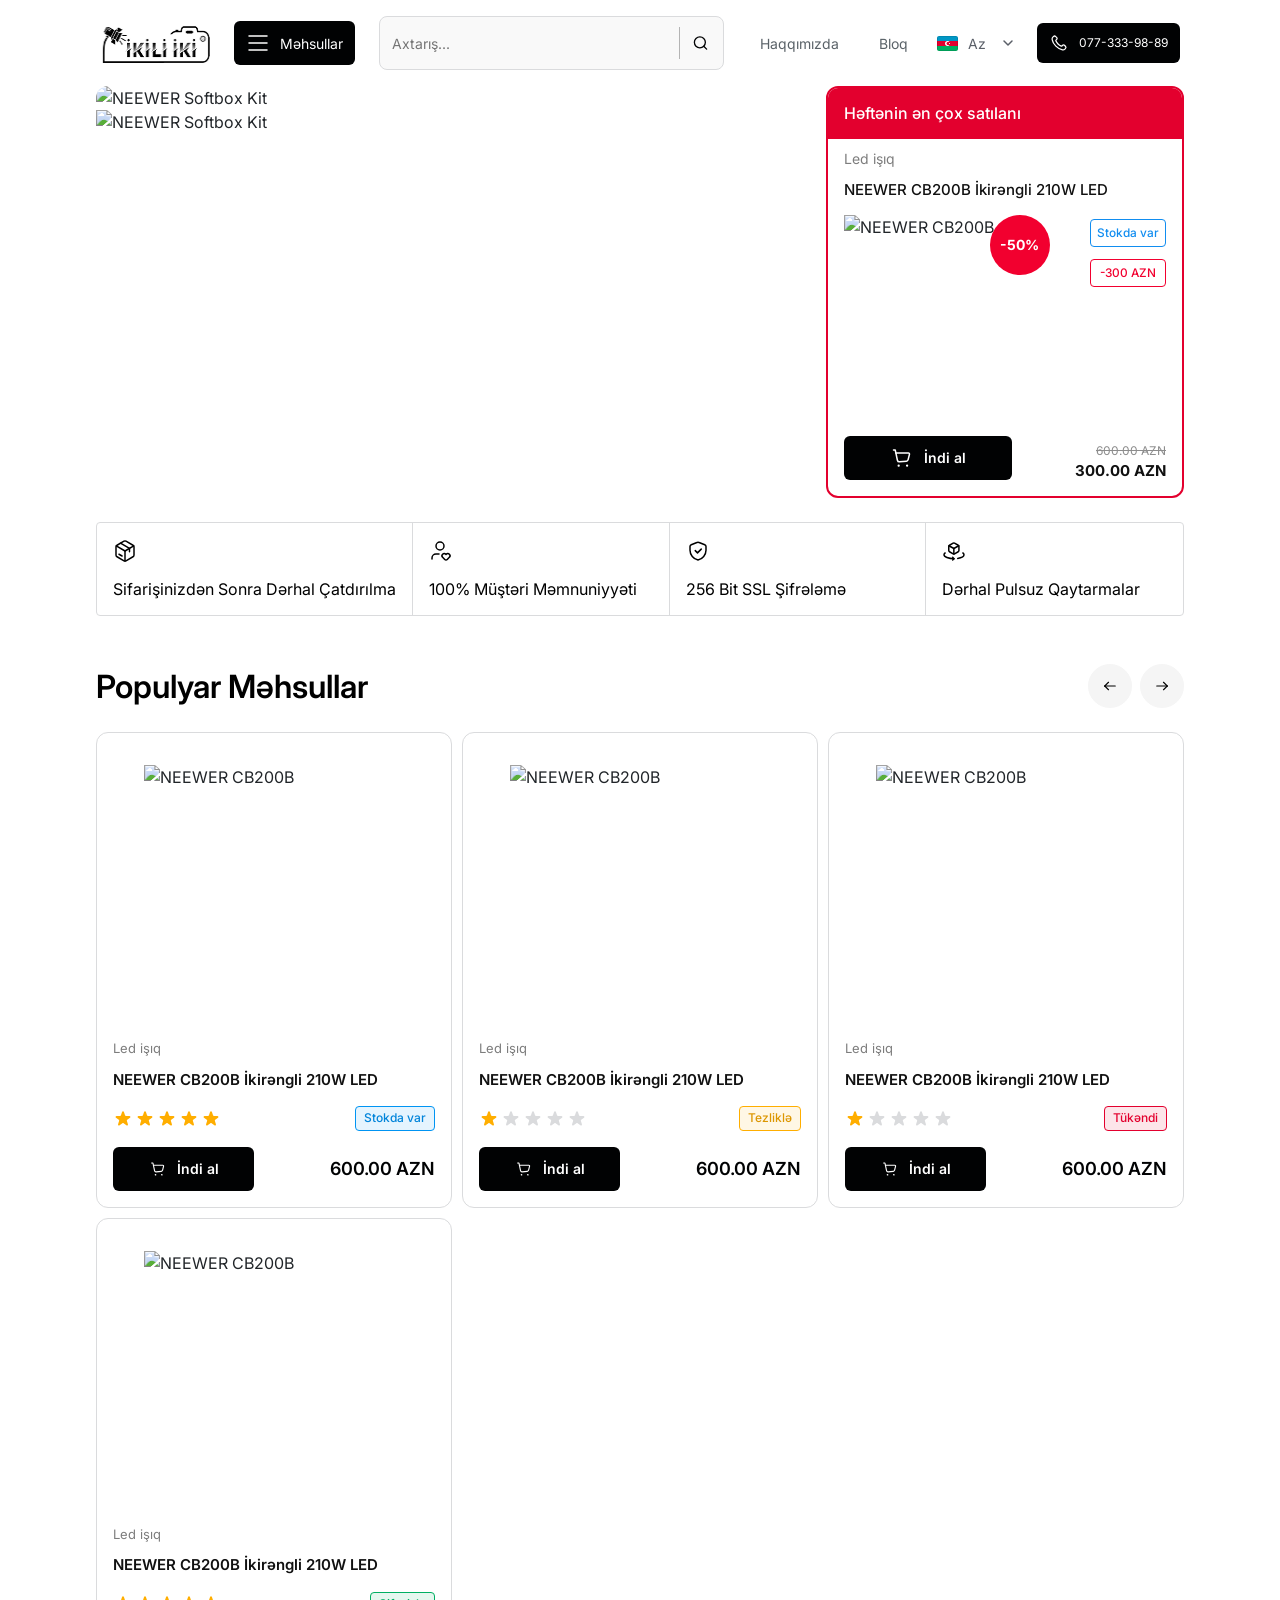
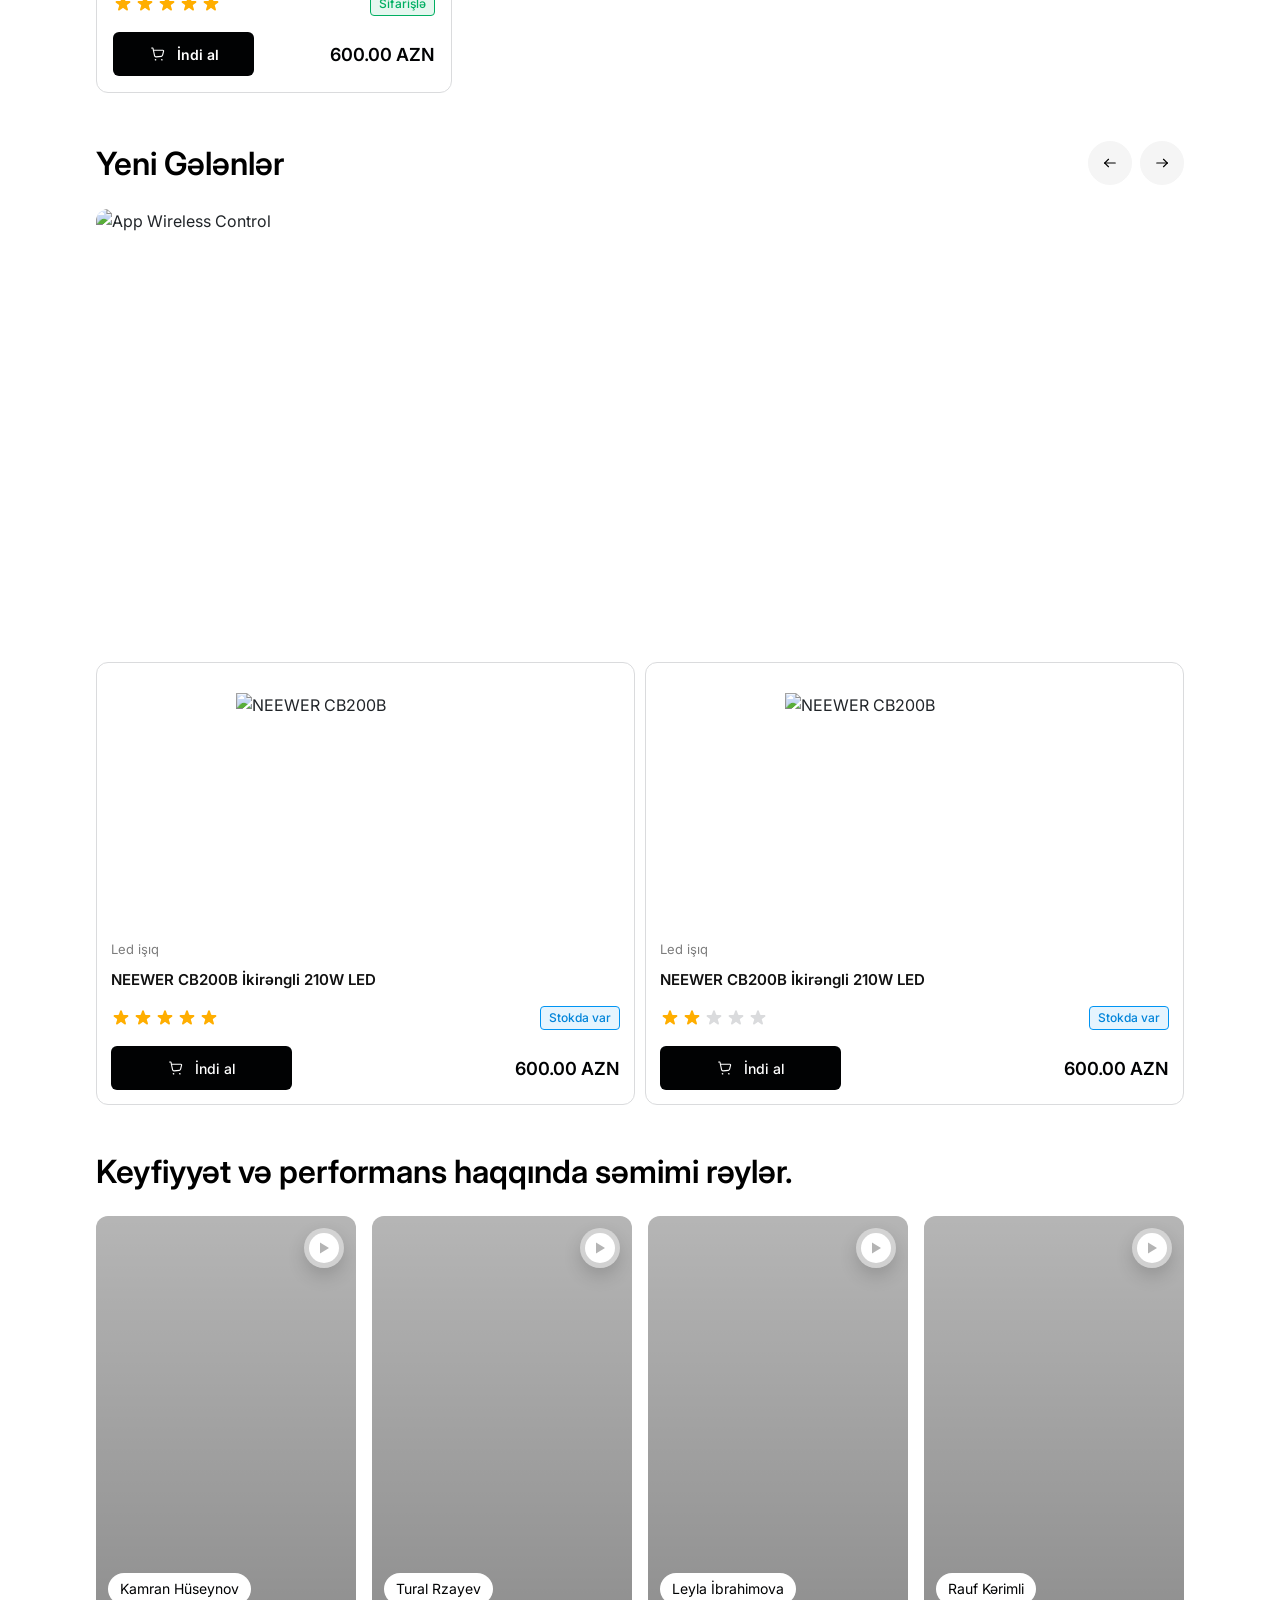
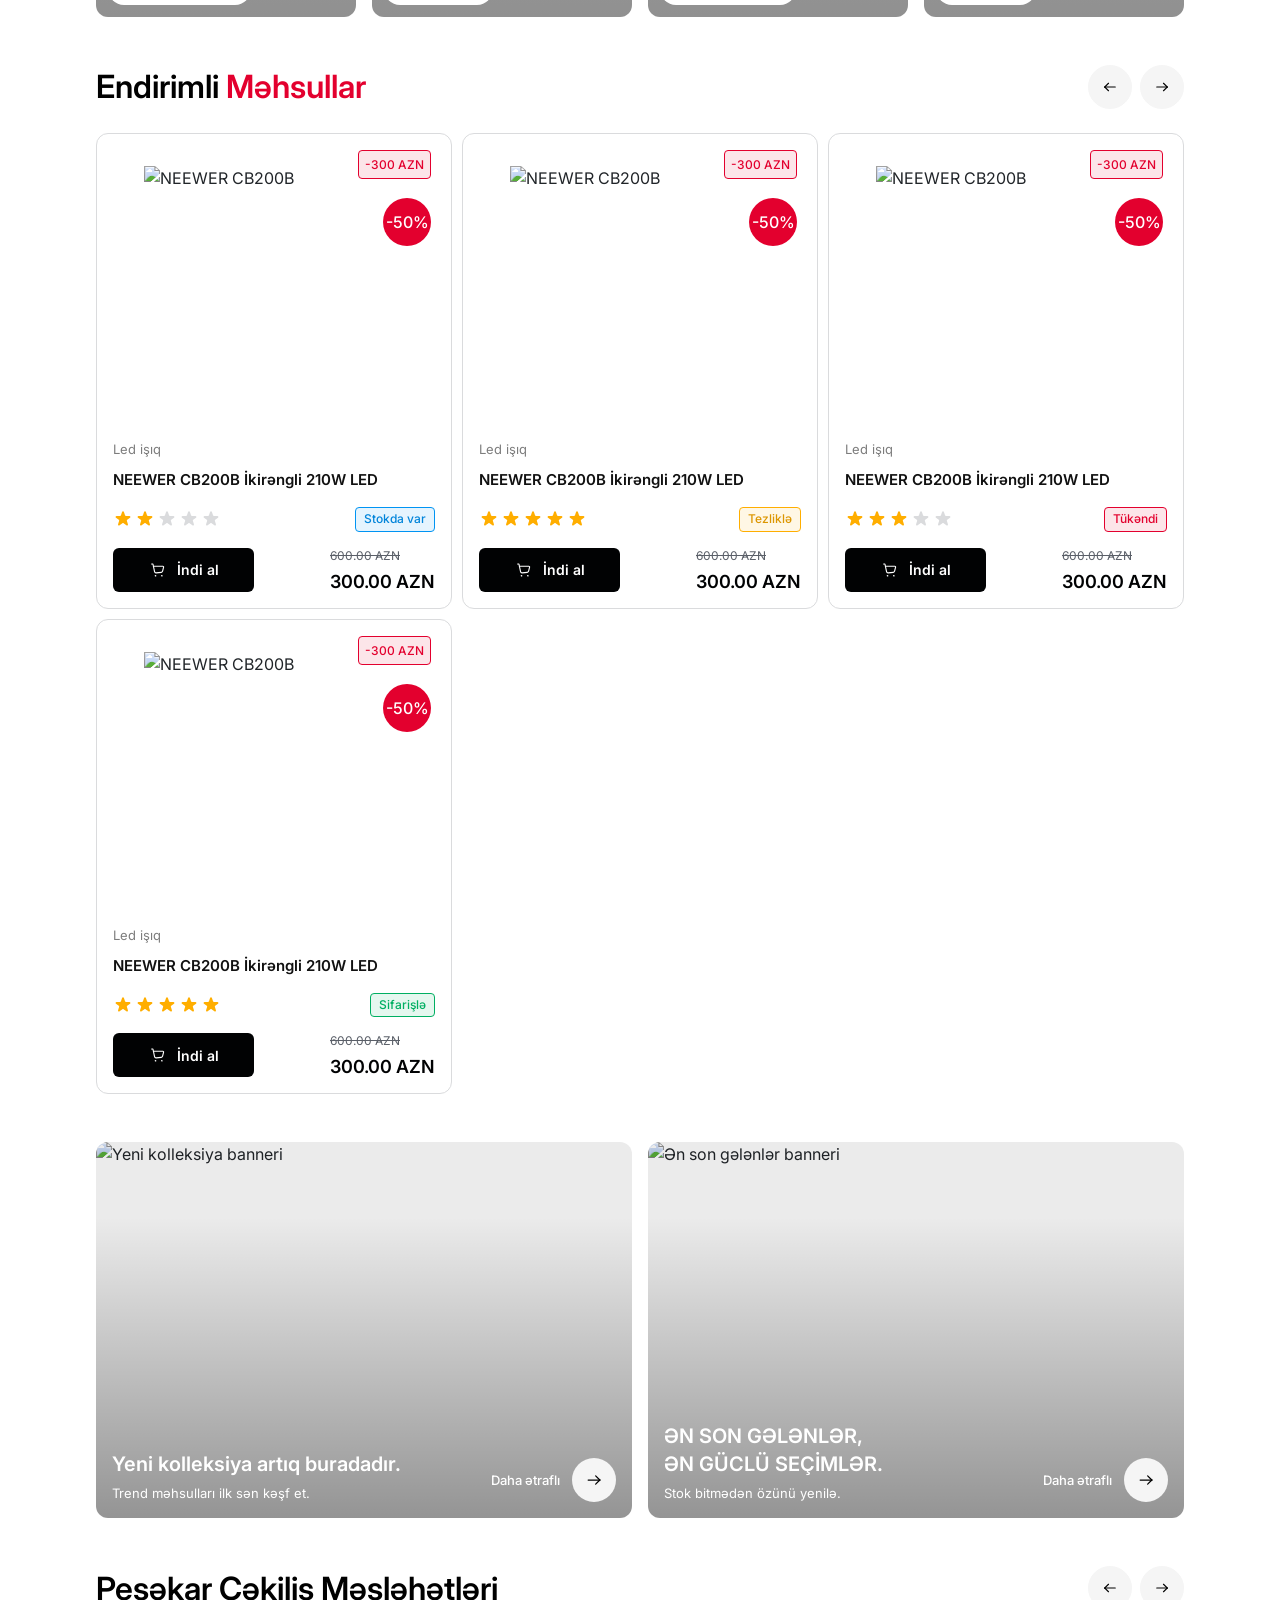
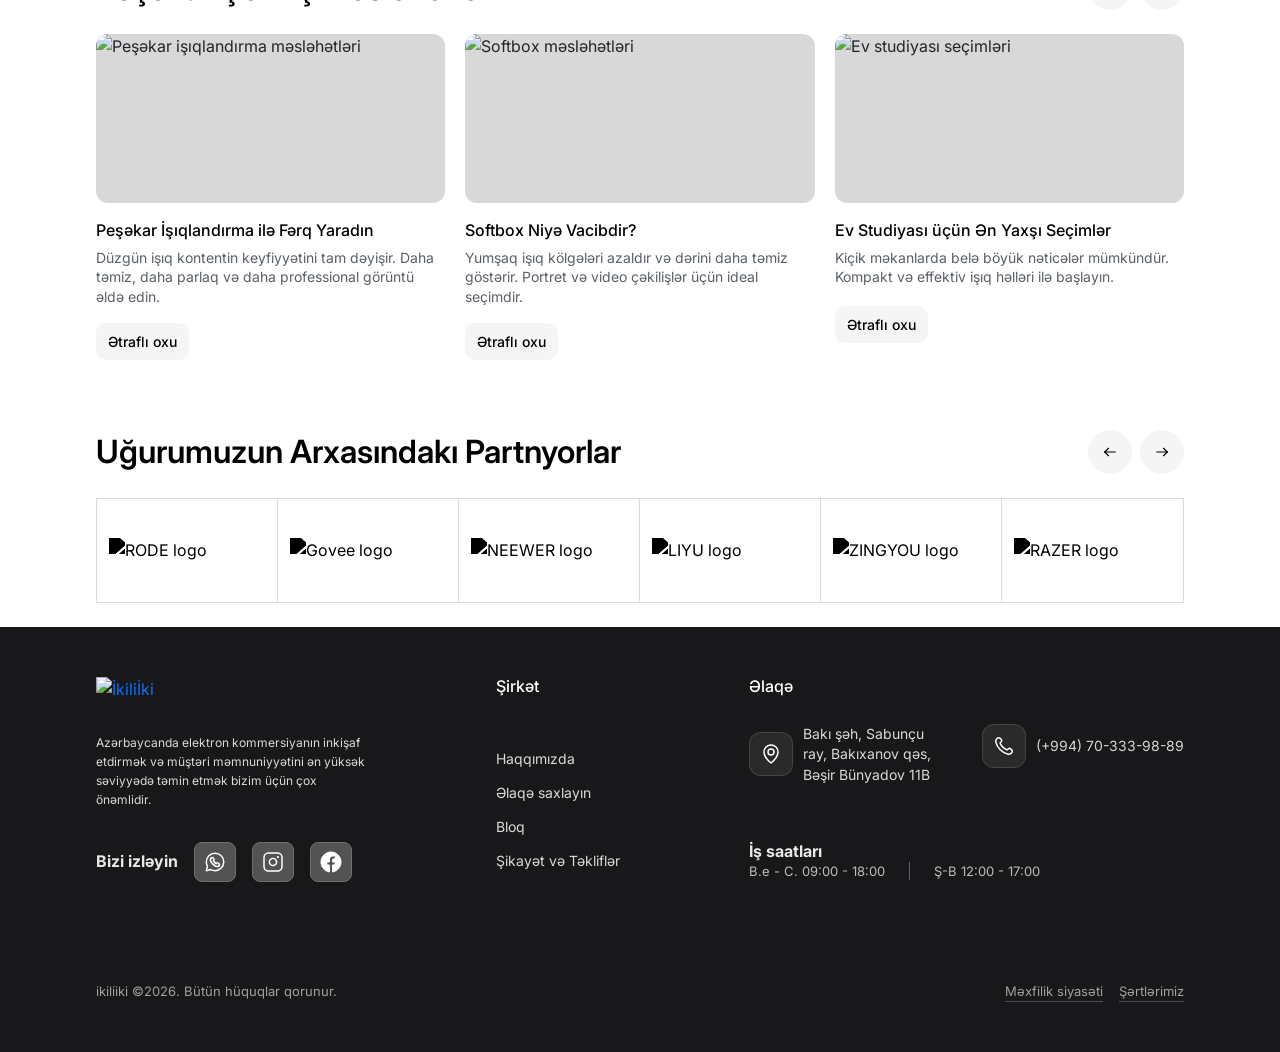
==== index.html @ 5cdaa1bd "hero swiper added" ====
<!DOCTYPE html>
<html lang="az">

<head>
    <meta charset="UTF-8" />
    <!-- Təməl viewport -->
    <meta name="viewport" content="width=device-width, initial-scale=1.0, viewport-fit=cover">
    <!-- Zoom meta -->
    <meta name="viewport" content="width=device-width, initial-scale=1, maximum-scale=1, user-scalable=no">
    <title>ikili2.az</title>
    <link rel="preconnect" href="https://fonts.googleapis.com" />
    <link rel="preconnect" href="https://fonts.gstatic.com" crossorigin />
    <link href="https://fonts.googleapis.com/css2?family=Outfit:wght@400;500;600;700;800;900&display=swap"
        rel="stylesheet" />
    <link href="https://cdn.jsdelivr.net/npm/bootstrap@5.3.8/dist/css/bootstrap.min.css" rel="stylesheet"
        integrity="sha384-sRIl4kxILFvY47J16cr9ZwB07vP4J8+LH7qKQnuqkuIAvNWLzeN8tE5YBujZqJLB" crossorigin="anonymous" />
    <link rel="stylesheet" href="https://cdn.jsdelivr.net/npm/swiper@12/swiper-bundle.min.css" />
    <link rel="stylesheet" href="assets/css/style.css?v=20260314" />
</head>

<body class="page">

    <div class="page--home">

        <!-- * HEADER START * -->
        <div id="header-placeholder"></div>
        <script>
            (function () {
                const url = "./assets/components/header.html";
                const cacheKey = `partial:${url}`;
                const node = document.getElementById("header-placeholder");
                if (!node) return;

                try {
                    const cached = localStorage.getItem(cacheKey);
                    if (cached) node.innerHTML = cached;
                } catch (error) {
                    console.warn("Header preload cache error:", error);
                }

                if (window.location.protocol === "file:") return;

                fetch(url)
                    .then((response) => {
                        if (!response.ok) throw new Error(`Header yüklənmədi: ${response.status}`);
                        return response.text();
                    })
                    .then((html) => {
                        const parser = new DOMParser();
                        const doc = parser.parseFromString(html, "text/html");
                        const nextHtml = doc.body.innerHTML;
                        if (node.innerHTML !== nextHtml) node.innerHTML = nextHtml;
                        try {
                            localStorage.setItem(cacheKey, nextHtml);
                        } catch (error) {
                            console.warn("Header cache write error:", error);
                        }
                    })
                    .catch((error) => {
                        console.warn("Header preload fetch error:", error);
                    });
            })();
        </script>
        <!-- * HEADER END * -->

        <main>
            <!-- * HERO START * -->
            <section class="hero">
                <div class="hero__container">
                    <div class="hero__banner">
                        <div class="swiper heroSwiper">
                            <div class="swiper-wrapper">
                                <div class="swiper-slide">
                                    <img loading="lazy" decoding="async" class="hero__banner-img"
                                        src="assets/images/cea975b6ca09f62abcdcf15189bfbef5c8f2d111.jpg"
                                        alt="NEEWER Softbox Kit" />
                                </div>
                                <div class="swiper-slide">
                                    <img loading="lazy" decoding="async" class="hero__banner-img"
                                        src="assets/images/cea975b6ca09f62abcdcf15189bfbef5c8f2d111.jpg"
                                        alt="NEEWER Softbox Kit" />
                                </div>
                            </div>
                        </div>
                    </div>

                    <aside class="hero__card">
                        <div class="hero__head">
                            <h3 class="hero__title">Həftənin ən çox satılanı</h3>
                        </div>

                        <div class="hero__body">
                            <div class="hero__body_header">
                                <span class="hero__category">Led işıq</span>
                                <h4 class="hero__name">NEEWER CB200B İkirəngli 210W LED</h4>
                            </div>

                            <div class="hero__product">
                                <div class="hero__media">
                                    <img loading="lazy" decoding="async" class="hero__img"
                                        src="assets/images/932a5c73d09bcfdf84ce95ddccce7e37fd0dcb29.png"
                                        alt="NEEWER CB200B" />

                                    <span class="hero__discount">-50%</span>

                                    <div class="hero__tags">
                                        <span class="hero__stock">Stokda var</span>
                                        <span class="hero__sale">-300 AZN</span>
                                    </div>
                                </div>
                            </div>

                            <div class="hero__footer">
                                <a href="product-details.html" class="hero__btn">
                                    <span class="hero__btn-icon"><svg width="24" height="24" viewBox="0 0 24 24"
                                            fill="none" xmlns="http://www.w3.org/2000/svg">
                                            <path fill-rule="evenodd" clip-rule="evenodd"
                                                d="M7.40902 14.246L5.87402 7H18.5C19.151 7 19.628 7.611 19.47 8.243L18.122 13.635C17.917 14.454 17.221 15.056 16.381 15.14L9.56502 15.822C8.54902 15.923 7.62002 15.244 7.40902 14.246Z"
                                                stroke="white" stroke-width="1.5" stroke-linecap="round"
                                                stroke-linejoin="round" />
                                            <path d="M5.874 7L5.224 4H3.5" stroke="white" stroke-width="1.5"
                                                stroke-linecap="round" stroke-linejoin="round" />
                                            <path
                                                d="M17.1091 19.267C16.9071 19.267 16.7431 19.431 16.7451 19.633C16.7451 19.835 16.9091 19.999 17.1111 19.999C17.3131 19.999 17.4771 19.835 17.4771 19.633C17.4761 19.431 17.3121 19.267 17.1091 19.267"
                                                stroke="white" stroke-width="1.5" stroke-linecap="round"
                                                stroke-linejoin="round" />
                                            <path
                                                d="M8.697 19.267C8.495 19.267 8.331 19.431 8.333 19.633C8.331 19.836 8.496 20 8.698 20C8.9 20 9.064 19.836 9.064 19.634C9.064 19.431 8.9 19.267 8.697 19.267"
                                                stroke="white" stroke-width="1.5" stroke-linecap="round"
                                                stroke-linejoin="round" />
                                        </svg>
                                    </span>
                                    İndi al
                                </a>

                                <div class="hero__prices">
                                    <span class="hero__old-price">600.00 AZN</span>
                                    <span class="hero__price">300.00 AZN</span>
                                </div>
                            </div>
                        </div>
                    </aside>
                </div>
            </section>
            <!-- * HERO END * -->

            <!-- * FEATURES START * -->
            <section class="features">
                <div class="features__container">
                    <a href="service-advantages.html" class="features__item">
                        <span class="features__icon">
                            <svg width="24" height="24" viewBox="0 0 24 24" fill="none"
                                xmlns="http://www.w3.org/2000/svg">
                                <path fill-rule="evenodd" clip-rule="evenodd"
                                    d="M3 16.041V7.959C3 7.244 3.381 6.584 4 6.227L11 2.186C11.619 1.829 12.381 1.829 13 2.186L20 6.227C20.619 6.584 21 7.245 21 7.959V16.042C21 16.757 20.619 17.417 20 17.774L13 21.815C12.381 22.172 11.619 22.172 11 21.815L4 17.774C3.381 17.416 3 16.756 3 16.041Z"
                                    stroke="black" stroke-width="1.5" stroke-linecap="round" stroke-linejoin="round" />
                                <path d="M16.49 12.86V9.396L7.5 4.206" stroke="black" stroke-width="1.5"
                                    stroke-linecap="round" stroke-linejoin="round" />
                                <path d="M9.04 17L6 15.24" stroke="black" stroke-width="1.5" stroke-linecap="round"
                                    stroke-linejoin="round" />
                                <path d="M12 12V22.08" stroke="black" stroke-width="1.5" stroke-linecap="round"
                                    stroke-linejoin="round" />
                                <path d="M3.26807 6.959L12.0001 12L20.7321 6.959" stroke="black" stroke-width="1.5"
                                    stroke-linecap="round" stroke-linejoin="round" />
                            </svg>

                        </span>
                        <span class="features__text">Sifarişinizdən Sonra Dərhal Çatdırılma</span>
                    </a>

                    <a href="service-advantages.html?tab=satisfaction" class="features__item">
                        <span class="features__icon">
                            <svg width="24" height="24" viewBox="0 0 24 24" fill="none"
                                xmlns="http://www.w3.org/2000/svg">
                                <path fill-rule="evenodd" clip-rule="evenodd"
                                    d="M17.2261 15.1575L17 15.3871L16.7738 15.1575C16.3624 14.737 15.7989 14.5 15.2107 14.5C14.6224 14.5 14.0589 14.737 13.6475 15.1575V15.1575C12.7842 16.0395 12.7842 17.4499 13.6475 18.332L15.7626 20.4796C16.0883 20.8124 16.5343 21 17 21C17.4657 21 17.9117 20.8124 18.2374 20.4796L20.3525 18.332C21.2158 17.4499 21.2158 16.0396 20.3525 15.1575V15.1575C19.941 14.737 19.3776 14.5 18.7893 14.5C18.201 14.5 17.6375 14.737 17.2261 15.1575Z"
                                    stroke="black" stroke-width="1.5" stroke-linecap="round" stroke-linejoin="round" />
                                <path d="M10 15H7C4.79086 15 3 16.7909 3 19V20" stroke="black" stroke-width="1.5"
                                    stroke-linecap="round" stroke-linejoin="round" />
                                <circle cx="11" cy="7.00001" r="4" stroke="black" stroke-width="1.5"
                                    stroke-linecap="round" stroke-linejoin="round" />
                            </svg>
                        </span>
                        <span class="features__text">100% Müştəri Məmnuniyyəti</span>
                    </a>

                    <a href="service-advantages.html?tab=secure" class="features__item">
                        <span class="features__icon">
                            <svg width="24" height="24" viewBox="0 0 24 24" fill="none"
                                xmlns="http://www.w3.org/2000/svg">
                                <path fill-rule="evenodd" clip-rule="evenodd"
                                    d="M20 11.182C20 15.723 16.587 19.969 12 21C7.413 19.969 4 15.723 4 11.182V7.615C4 6.803 4.491 6.071 5.243 5.764L10.243 3.718C11.369 3.257 12.631 3.257 13.757 3.718L18.757 5.764C19.509 6.072 20 6.803 20 7.615V11.182V11.182Z"
                                    stroke="black" stroke-width="1.5" stroke-linecap="round" stroke-linejoin="round" />
                                <path d="M15.25 10.125L11.5 13.875L9.25 11.625" stroke="black" stroke-width="1.5"
                                    stroke-linecap="round" stroke-linejoin="round" />
                            </svg>
                        </span>
                        <span class="features__text">256 Bit SSL Şifrələmə</span>
                    </a>

                    <a href="service-advantages.html?tab=returns" class="features__item">
                        <span class="features__icon">
                            <svg width="24" height="24" viewBox="0 0 24 24" fill="none"
                                xmlns="http://www.w3.org/2000/svg">
                                <path d="M10.6665 21.0038L12.0001 19.6702L10.6665 18.3366" stroke="black"
                                    stroke-width="1.5" stroke-linecap="round" stroke-linejoin="round" />
                                <path
                                    d="M20.8928 14.0068C21.522 14.3895 21.9339 15.0465 22.0042 15.7796C22.0042 17.4163 19.4032 18.8138 15.7236 19.3891"
                                    stroke="black" stroke-width="1.5" stroke-linecap="round" stroke-linejoin="round" />
                                <path
                                    d="M3.10731 14.0068C2.4781 14.3895 2.06619 15.0465 1.99585 15.7796C1.99585 17.9285 6.47471 19.6702 12 19.6702"
                                    stroke="black" stroke-width="1.5" stroke-linecap="round" stroke-linejoin="round" />
                                <path fill-rule="evenodd" clip-rule="evenodd"
                                    d="M6.76587 11.5208V7.47812C6.7674 6.96124 7.04725 6.48526 7.49817 6.2326L11.1487 4.17974C11.5837 3.93598 12.1142 3.93598 12.5493 4.17974L16.2018 6.2326C16.6519 6.48552 16.9304 6.96179 16.9301 7.47812V11.5208C16.9301 12.037 16.6516 12.5131 16.2018 12.7663L12.5493 14.8182C12.1143 15.0623 11.5836 15.0623 11.1487 14.8182L7.49717 12.7653C7.04619 12.5134 6.76651 12.0374 6.76587 11.5208Z"
                                    stroke="black" stroke-width="1.5" stroke-linecap="round" stroke-linejoin="round" />
                                <path d="M11.8462 9.49896V15.0013" stroke="black" stroke-width="1.5"
                                    stroke-linecap="round" stroke-linejoin="round" />
                                <path d="M6.96094 6.75682L11.846 9.49896L16.732 6.75682" stroke="black"
                                    stroke-width="1.5" stroke-linecap="round" stroke-linejoin="round" />
                            </svg>

                        </span>
                        <span class="features__text">Dərhal Pulsuz Qaytarmalar</span>
                    </a>
                </div>
            </section>
            <!-- * FEATURES END * -->

            <!-- * PRODUCTS 1 START * -->
            <section class="products-section">
                <div class="products__container content-section">

                    <!-- * SECTION HEADER PRODUCTS * -->
                    <div class="section-header">
                        <h2 class="section-header__title">Populyar Məhsullar</h2>
                        <div class="section-header__nav">
                            <button class="section-header__btn" aria-label="Əvvəlki">
                                <svg width="24" height="24" viewBox="0 0 24 24" fill="none"
                                    xmlns="http://www.w3.org/2000/svg">
                                    <path d="M19 12H5" stroke="black" stroke-width="1.5" stroke-linecap="round"
                                        stroke-linejoin="round" />
                                    <path d="M10 17L5 12" stroke="black" stroke-width="1.5" stroke-linecap="round"
                                        stroke-linejoin="round" />
                                    <path d="M10 7L5 12" stroke="black" stroke-width="1.5" stroke-linecap="round"
                                        stroke-linejoin="round" />
                                </svg>
                            </button>
                            <button class="section-header__btn" aria-label="Növbəti">
                                <svg width="24" height="24" viewBox="0 0 24 24" fill="none"
                                    xmlns="http://www.w3.org/2000/svg">
                                    <path d="M5 12H19" stroke="black" stroke-width="1.5" stroke-linecap="round"
                                        stroke-linejoin="round" />
                                    <path d="M14 17L19 12" stroke="black" stroke-width="1.5" stroke-linecap="round"
                                        stroke-linejoin="round" />
                                    <path d="M14 7L19 12" stroke="black" stroke-width="1.5" stroke-linecap="round"
                                        stroke-linejoin="round" />
                                </svg>
                            </button>
                        </div>
                    </div>

                    <div class="products__grid content-section__body">

                        <!-- Card 1 -->
                        <div class="products__card">
                            <div class="products__img-wrap">
                                <img loading="lazy" decoding="async" class="products__img"
                                    src="assets/images/932a5c73d09bcfdf84ce95ddccce7e37fd0dcb29.png"
                                    alt="NEEWER CB200B" />
                            </div>


                            <div class="products__info">
                                <div class="products__body-header">
                                    <span class="products__category">Led işıq</span>
                                    <h4 class="products__name">NEEWER CB200B İkirəngli 210W LED</h4>
                                </div>


                                <div class="products__meta">
                                    <div class="products__stars">
                                        <svg width="108" height="20" viewBox="0 0 108 20" fill="none"
                                            xmlns="http://www.w3.org/2000/svg">
                                            <path
                                                d="M9.04894 2.92705C9.3483 2.00574 10.6517 2.00574 10.9511 2.92705L12.0206 6.21885C12.1545 6.63087 12.5385 6.90983 12.9717 6.90983H16.4329C17.4016 6.90983 17.8044 8.14945 17.0207 8.71885L14.2205 10.7533C13.87 11.0079 13.7234 11.4593 13.8572 11.8713L14.9268 15.1631C15.2261 16.0844 14.1717 16.8506 13.388 16.2812L10.5878 14.2467C10.2373 13.9921 9.7627 13.9921 9.41221 14.2467L6.61204 16.2812C5.82833 16.8506 4.77385 16.0844 5.0732 15.1631L6.14277 11.8713C6.27665 11.4593 6.12999 11.0079 5.7795 10.7533L2.97933 8.71885C2.19562 8.14945 2.59839 6.90983 3.56712 6.90983H7.02832C7.46154 6.90983 7.8455 6.63087 7.97937 6.21885L9.04894 2.92705Z"
                                                fill="#FFAE00" />
                                            <path
                                                d="M31.0489 2.92705C31.3483 2.00574 32.6517 2.00574 32.9511 2.92705L34.0206 6.21885C34.1545 6.63087 34.5385 6.90983 34.9717 6.90983H38.4329C39.4016 6.90983 39.8044 8.14945 39.0207 8.71885L36.2205 10.7533C35.87 11.0079 35.7234 11.4593 35.8572 11.8713L36.9268 15.1631C37.2261 16.0844 36.1717 16.8506 35.388 16.2812L32.5878 14.2467C32.2373 13.9921 31.7627 13.9921 31.4122 14.2467L28.612 16.2812C27.8283 16.8506 26.7739 16.0844 27.0732 15.1631L28.1428 11.8713C28.2766 11.4593 28.13 11.0079 27.7795 10.7533L24.9793 8.71885C24.1956 8.14945 24.5984 6.90983 25.5671 6.90983H29.0283C29.4615 6.90983 29.8455 6.63087 29.9794 6.21885L31.0489 2.92705Z"
                                                fill="#FFAE00" />
                                            <path
                                                d="M53.0489 2.92705C53.3483 2.00574 54.6517 2.00574 54.9511 2.92705L56.0206 6.21885C56.1545 6.63087 56.5385 6.90983 56.9717 6.90983H60.4329C61.4016 6.90983 61.8044 8.14945 61.0207 8.71885L58.2205 10.7533C57.87 11.0079 57.7234 11.4593 57.8572 11.8713L58.9268 15.1631C59.2261 16.0844 58.1717 16.8506 57.388 16.2812L54.5878 14.2467C54.2373 13.9921 53.7627 13.9921 53.4122 14.2467L50.612 16.2812C49.8283 16.8506 48.7739 16.0844 49.0732 15.1631L50.1428 11.8713C50.2766 11.4593 50.13 11.0079 49.7795 10.7533L46.9793 8.71885C46.1956 8.14945 46.5984 6.90983 47.5671 6.90983H51.0283C51.4615 6.90983 51.8455 6.63087 51.9794 6.21885L53.0489 2.92705Z"
                                                fill="#FFAE00" />
                                            <path
                                                d="M75.0489 2.92705C75.3483 2.00574 76.6517 2.00574 76.9511 2.92705L78.0206 6.21885C78.1545 6.63087 78.5385 6.90983 78.9717 6.90983H82.4329C83.4016 6.90983 83.8044 8.14945 83.0207 8.71885L80.2205 10.7533C79.87 11.0079 79.7234 11.4593 79.8572 11.8713L80.9268 15.1631C81.2261 16.0844 80.1717 16.8506 79.388 16.2812L76.5878 14.2467C76.2373 13.9921 75.7627 13.9921 75.4122 14.2467L72.612 16.2812C71.8283 16.8506 70.7739 16.0844 71.0732 15.1631L72.1428 11.8713C72.2766 11.4593 72.13 11.0079 71.7795 10.7533L68.9793 8.71885C68.1956 8.14945 68.5984 6.90983 69.5671 6.90983H73.0283C73.4615 6.90983 73.8455 6.63087 73.9794 6.21885L75.0489 2.92705Z"
                                                fill="#FFAE00" />
                                            <path
                                                d="M97.0489 2.92705C97.3483 2.00574 98.6517 2.00574 98.9511 2.92705L100.021 6.21885C100.155 6.63087 100.538 6.90983 100.972 6.90983H104.433C105.402 6.90983 105.804 8.14945 105.021 8.71885L102.22 10.7533C101.87 11.0079 101.723 11.4593 101.857 11.8713L102.927 15.1631C103.226 16.0844 102.172 16.8506 101.388 16.2812L98.5878 14.2467C98.2373 13.9921 97.7627 13.9921 97.4122 14.2467L94.612 16.2812C93.8283 16.8506 92.7739 16.0844 93.0732 15.1631L94.1428 11.8713C94.2766 11.4593 94.13 11.0079 93.7795 10.7533L90.9793 8.71885C90.1956 8.14945 90.5984 6.90983 91.5671 6.90983H95.0283C95.4615 6.90983 95.8455 6.63087 95.9794 6.21885L97.0489 2.92705Z"
                                                fill="#FFAE00" />
                                        </svg>
                                    </div>
                                    <span class="products__badge products__badge--blue">Stokda var</span>
                                </div>
                                <div class="products__footer">
                                    <a href="product-details.html" class="products__btn">
                                        <svg width="24" height="24" viewBox="0 0 24 24" fill="none"
                                            xmlns="http://www.w3.org/2000/svg">
                                            <path fill-rule="evenodd" clip-rule="evenodd"
                                                d="M7.40902 14.246L5.87402 7H18.5C19.151 7 19.628 7.611 19.47 8.243L18.122 13.635C17.917 14.454 17.221 15.056 16.381 15.14L9.56502 15.822C8.54902 15.923 7.62002 15.244 7.40902 14.246Z"
                                                stroke="white" stroke-width="1.5" stroke-linecap="round"
                                                stroke-linejoin="round" />
                                            <path d="M5.874 7L5.224 4H3.5" stroke="white" stroke-width="1.5"
                                                stroke-linecap="round" stroke-linejoin="round" />
                                            <path
                                                d="M17.1091 19.267C16.9071 19.267 16.7431 19.431 16.7451 19.633C16.7451 19.835 16.9091 19.999 17.1111 19.999C17.3131 19.999 17.4771 19.835 17.4771 19.633C17.4761 19.431 17.3121 19.267 17.1091 19.267"
                                                stroke="white" stroke-width="1.5" stroke-linecap="round"
                                                stroke-linejoin="round" />
                                            <path
                                                d="M8.697 19.267C8.495 19.267 8.331 19.431 8.333 19.633C8.331 19.836 8.496 20 8.698 20C8.9 20 9.064 19.836 9.064 19.634C9.064 19.431 8.9 19.267 8.697 19.267"
                                                stroke="white" stroke-width="1.5" stroke-linecap="round"
                                                stroke-linejoin="round" />
                                        </svg>
                                        İndi al
                                    </a>
                                    <span class="products__price">600.00 AZN</span>
                                </div>
                            </div>
                        </div>

                        <!-- Card 2 -->
                        <div class="products__card">
                            <div class="products__img-wrap">
                                <img loading="lazy" decoding="async" class="products__img"
                                    src="assets/images/538ed5fb4d0aa670fe02bb14eb3eb90df5809c58.png"
                                    alt="NEEWER CB200B" />
                            </div>
                            <div class="products__info">
                                <div class="products__body-header">
                                    <span class="products__category">Led işıq</span>
                                    <h4 class="products__name">NEEWER CB200B İkirəngli 210W LED</h4>
                                </div>
                                <div class="products__meta">
                                    <div class="products__stars">
                                        <svg width="108" height="20" viewBox="0 0 108 20" fill="none"
                                            xmlns="http://www.w3.org/2000/svg">
                                            <path
                                                d="M9.04894 2.92705C9.3483 2.00574 10.6517 2.00574 10.9511 2.92705L12.0206 6.21885C12.1545 6.63087 12.5385 6.90983 12.9717 6.90983H16.4329C17.4016 6.90983 17.8044 8.14945 17.0207 8.71885L14.2205 10.7533C13.87 11.0079 13.7234 11.4593 13.8572 11.8713L14.9268 15.1631C15.2261 16.0844 14.1717 16.8506 13.388 16.2812L10.5878 14.2467C10.2373 13.9921 9.7627 13.9921 9.41221 14.2467L6.61204 16.2812C5.82833 16.8506 4.77385 16.0844 5.0732 15.1631L6.14277 11.8713C6.27665 11.4593 6.12999 11.0079 5.7795 10.7533L2.97933 8.71885C2.19562 8.14945 2.59839 6.90983 3.56712 6.90983H7.02832C7.46154 6.90983 7.8455 6.63087 7.97937 6.21885L9.04894 2.92705Z"
                                                fill="#FFAE00" />
                                            <path
                                                d="M31.0489 2.92705C31.3483 2.00574 32.6517 2.00574 32.9511 2.92705L34.0206 6.21885C34.1545 6.63087 34.5385 6.90983 34.9717 6.90983H38.4329C39.4016 6.90983 39.8044 8.14945 39.0207 8.71885L36.2205 10.7533C35.87 11.0079 35.7234 11.4593 35.8572 11.8713L36.9268 15.1631C37.2261 16.0844 36.1717 16.8506 35.388 16.2812L32.5878 14.2467C32.2373 13.9921 31.7627 13.9921 31.4122 14.2467L28.612 16.2812C27.8283 16.8506 26.7739 16.0844 27.0732 15.1631L28.1428 11.8713C28.2766 11.4593 28.13 11.0079 27.7795 10.7533L24.9793 8.71885C24.1956 8.14945 24.5984 6.90983 25.5671 6.90983H29.0283C29.4615 6.90983 29.8455 6.63087 29.9794 6.21885L31.0489 2.92705Z"
                                                fill="#DADBDD" />
                                            <path
                                                d="M53.0489 2.92705C53.3483 2.00574 54.6517 2.00574 54.9511 2.92705L56.0206 6.21885C56.1545 6.63087 56.5385 6.90983 56.9717 6.90983H60.4329C61.4016 6.90983 61.8044 8.14945 61.0207 8.71885L58.2205 10.7533C57.87 11.0079 57.7234 11.4593 57.8572 11.8713L58.9268 15.1631C59.2261 16.0844 58.1717 16.8506 57.388 16.2812L54.5878 14.2467C54.2373 13.9921 53.7627 13.9921 53.4122 14.2467L50.612 16.2812C49.8283 16.8506 48.7739 16.0844 49.0732 15.1631L50.1428 11.8713C50.2766 11.4593 50.13 11.0079 49.7795 10.7533L46.9793 8.71885C46.1956 8.14945 46.5984 6.90983 47.5671 6.90983H51.0283C51.4615 6.90983 51.8455 6.63087 51.9794 6.21885L53.0489 2.92705Z"
                                                fill="#DADBDD" />
                                            <path
                                                d="M75.0489 2.92705C75.3483 2.00574 76.6517 2.00574 76.9511 2.92705L78.0206 6.21885C78.1545 6.63087 78.5385 6.90983 78.9717 6.90983H82.4329C83.4016 6.90983 83.8044 8.14945 83.0207 8.71885L80.2205 10.7533C79.87 11.0079 79.7234 11.4593 79.8572 11.8713L80.9268 15.1631C81.2261 16.0844 80.1717 16.8506 79.388 16.2812L76.5878 14.2467C76.2373 13.9921 75.7627 13.9921 75.4122 14.2467L72.612 16.2812C71.8283 16.8506 70.7739 16.0844 71.0732 15.1631L72.1428 11.8713C72.2766 11.4593 72.13 11.0079 71.7795 10.7533L68.9793 8.71885C68.1956 8.14945 68.5984 6.90983 69.5671 6.90983H73.0283C73.4615 6.90983 73.8455 6.63087 73.9794 6.21885L75.0489 2.92705Z"
                                                fill="#DADBDD" />
                                            <path
                                                d="M97.0489 2.92705C97.3483 2.00574 98.6517 2.00574 98.9511 2.92705L100.021 6.21885C100.155 6.63087 100.538 6.90983 100.972 6.90983H104.433C105.402 6.90983 105.804 8.14945 105.021 8.71885L102.22 10.7533C101.87 11.0079 101.723 11.4593 101.857 11.8713L102.927 15.1631C103.226 16.0844 102.172 16.8506 101.388 16.2812L98.5878 14.2467C98.2373 13.9921 97.7627 13.9921 97.4122 14.2467L94.612 16.2812C93.8283 16.8506 92.7739 16.0844 93.0732 15.1631L94.1428 11.8713C94.2766 11.4593 94.13 11.0079 93.7795 10.7533L90.9793 8.71885C90.1956 8.14945 90.5984 6.90983 91.5671 6.90983H95.0283C95.4615 6.90983 95.8455 6.63087 95.9794 6.21885L97.0489 2.92705Z"
                                                fill="#DADBDD" />
                                        </svg>

                                    </div>
                                    <span class="products__badge products__badge--yellow">Tezliklə</span>
                                </div>
                                <div class="products__footer">
                                    <a href="product-details.html" class="products__btn">
                                        <svg width="24" height="24" viewBox="0 0 24 24" fill="none"
                                            xmlns="http://www.w3.org/2000/svg">
                                            <path fill-rule="evenodd" clip-rule="evenodd"
                                                d="M7.40902 14.246L5.87402 7H18.5C19.151 7 19.628 7.611 19.47 8.243L18.122 13.635C17.917 14.454 17.221 15.056 16.381 15.14L9.56502 15.822C8.54902 15.923 7.62002 15.244 7.40902 14.246Z"
                                                stroke="white" stroke-width="1.5" stroke-linecap="round"
                                                stroke-linejoin="round" />
                                            <path d="M5.874 7L5.224 4H3.5" stroke="white" stroke-width="1.5"
                                                stroke-linecap="round" stroke-linejoin="round" />
                                            <path
                                                d="M17.1091 19.267C16.9071 19.267 16.7431 19.431 16.7451 19.633C16.7451 19.835 16.9091 19.999 17.1111 19.999C17.3131 19.999 17.4771 19.835 17.4771 19.633C17.4761 19.431 17.3121 19.267 17.1091 19.267"
                                                stroke="white" stroke-width="1.5" stroke-linecap="round"
                                                stroke-linejoin="round" />
                                            <path
                                                d="M8.697 19.267C8.495 19.267 8.331 19.431 8.333 19.633C8.331 19.836 8.496 20 8.698 20C8.9 20 9.064 19.836 9.064 19.634C9.064 19.431 8.9 19.267 8.697 19.267"
                                                stroke="white" stroke-width="1.5" stroke-linecap="round"
                                                stroke-linejoin="round" />
                                        </svg>
                                        İndi al
                                    </a>
                                    <span class="products__price">600.00 AZN</span>
                                </div>
                            </div>
                        </div>

                        <!-- Card 3 -->
                        <div class="products__card">
                            <div class="products__img-wrap">
                                <img loading="lazy" decoding="async" class="products__img"
                                    src="assets/images/aab16cae23c7ca205e773a150d533e075c77f81f.png"
                                    alt="NEEWER CB200B" />
                            </div>

                            <div class="products__info">
                                <div class="products__body-header">
                                    <span class="products__category">Led işıq</span>
                                    <h4 class="products__name">NEEWER CB200B İkirəngli 210W LED</h4>
                                </div>

                                <div class="products__meta">
                                    <div class="products__stars">
                                        <svg width="108" height="20" viewBox="0 0 108 20" fill="none"
                                            xmlns="http://www.w3.org/2000/svg">
                                            <path
                                                d="M9.04894 2.92705C9.3483 2.00574 10.6517 2.00574 10.9511 2.92705L12.0206 6.21885C12.1545 6.63087 12.5385 6.90983 12.9717 6.90983H16.4329C17.4016 6.90983 17.8044 8.14945 17.0207 8.71885L14.2205 10.7533C13.87 11.0079 13.7234 11.4593 13.8572 11.8713L14.9268 15.1631C15.2261 16.0844 14.1717 16.8506 13.388 16.2812L10.5878 14.2467C10.2373 13.9921 9.7627 13.9921 9.41221 14.2467L6.61204 16.2812C5.82833 16.8506 4.77385 16.0844 5.0732 15.1631L6.14277 11.8713C6.27665 11.4593 6.12999 11.0079 5.7795 10.7533L2.97933 8.71885C2.19562 8.14945 2.59839 6.90983 3.56712 6.90983H7.02832C7.46154 6.90983 7.8455 6.63087 7.97937 6.21885L9.04894 2.92705Z"
                                                fill="#FFAE00" />
                                            <path
                                                d="M31.0489 2.92705C31.3483 2.00574 32.6517 2.00574 32.9511 2.92705L34.0206 6.21885C34.1545 6.63087 34.5385 6.90983 34.9717 6.90983H38.4329C39.4016 6.90983 39.8044 8.14945 39.0207 8.71885L36.2205 10.7533C35.87 11.0079 35.7234 11.4593 35.8572 11.8713L36.9268 15.1631C37.2261 16.0844 36.1717 16.8506 35.388 16.2812L32.5878 14.2467C32.2373 13.9921 31.7627 13.9921 31.4122 14.2467L28.612 16.2812C27.8283 16.8506 26.7739 16.0844 27.0732 15.1631L28.1428 11.8713C28.2766 11.4593 28.13 11.0079 27.7795 10.7533L24.9793 8.71885C24.1956 8.14945 24.5984 6.90983 25.5671 6.90983H29.0283C29.4615 6.90983 29.8455 6.63087 29.9794 6.21885L31.0489 2.92705Z"
                                                fill="#DADBDD" />
                                            <path
                                                d="M53.0489 2.92705C53.3483 2.00574 54.6517 2.00574 54.9511 2.92705L56.0206 6.21885C56.1545 6.63087 56.5385 6.90983 56.9717 6.90983H60.4329C61.4016 6.90983 61.8044 8.14945 61.0207 8.71885L58.2205 10.7533C57.87 11.0079 57.7234 11.4593 57.8572 11.8713L58.9268 15.1631C59.2261 16.0844 58.1717 16.8506 57.388 16.2812L54.5878 14.2467C54.2373 13.9921 53.7627 13.9921 53.4122 14.2467L50.612 16.2812C49.8283 16.8506 48.7739 16.0844 49.0732 15.1631L50.1428 11.8713C50.2766 11.4593 50.13 11.0079 49.7795 10.7533L46.9793 8.71885C46.1956 8.14945 46.5984 6.90983 47.5671 6.90983H51.0283C51.4615 6.90983 51.8455 6.63087 51.9794 6.21885L53.0489 2.92705Z"
                                                fill="#DADBDD" />
                                            <path
                                                d="M75.0489 2.92705C75.3483 2.00574 76.6517 2.00574 76.9511 2.92705L78.0206 6.21885C78.1545 6.63087 78.5385 6.90983 78.9717 6.90983H82.4329C83.4016 6.90983 83.8044 8.14945 83.0207 8.71885L80.2205 10.7533C79.87 11.0079 79.7234 11.4593 79.8572 11.8713L80.9268 15.1631C81.2261 16.0844 80.1717 16.8506 79.388 16.2812L76.5878 14.2467C76.2373 13.9921 75.7627 13.9921 75.4122 14.2467L72.612 16.2812C71.8283 16.8506 70.7739 16.0844 71.0732 15.1631L72.1428 11.8713C72.2766 11.4593 72.13 11.0079 71.7795 10.7533L68.9793 8.71885C68.1956 8.14945 68.5984 6.90983 69.5671 6.90983H73.0283C73.4615 6.90983 73.8455 6.63087 73.9794 6.21885L75.0489 2.92705Z"
                                                fill="#DADBDD" />
                                            <path
                                                d="M97.0489 2.92705C97.3483 2.00574 98.6517 2.00574 98.9511 2.92705L100.021 6.21885C100.155 6.63087 100.538 6.90983 100.972 6.90983H104.433C105.402 6.90983 105.804 8.14945 105.021 8.71885L102.22 10.7533C101.87 11.0079 101.723 11.4593 101.857 11.8713L102.927 15.1631C103.226 16.0844 102.172 16.8506 101.388 16.2812L98.5878 14.2467C98.2373 13.9921 97.7627 13.9921 97.4122 14.2467L94.612 16.2812C93.8283 16.8506 92.7739 16.0844 93.0732 15.1631L94.1428 11.8713C94.2766 11.4593 94.13 11.0079 93.7795 10.7533L90.9793 8.71885C90.1956 8.14945 90.5984 6.90983 91.5671 6.90983H95.0283C95.4615 6.90983 95.8455 6.63087 95.9794 6.21885L97.0489 2.92705Z"
                                                fill="#DADBDD" />
                                        </svg>

                                    </div>
                                    <span class="products__badge products__badge--red">Tükəndi</span>
                                </div>
                                <div class="products__footer">
                                    <a href="product-details.html" class="products__btn">
                                        <svg width="24" height="24" viewBox="0 0 24 24" fill="none"
                                            xmlns="http://www.w3.org/2000/svg">
                                            <path fill-rule="evenodd" clip-rule="evenodd"
                                                d="M7.40902 14.246L5.87402 7H18.5C19.151 7 19.628 7.611 19.47 8.243L18.122 13.635C17.917 14.454 17.221 15.056 16.381 15.14L9.56502 15.822C8.54902 15.923 7.62002 15.244 7.40902 14.246Z"
                                                stroke="white" stroke-width="1.5" stroke-linecap="round"
                                                stroke-linejoin="round" />
                                            <path d="M5.874 7L5.224 4H3.5" stroke="white" stroke-width="1.5"
                                                stroke-linecap="round" stroke-linejoin="round" />
                                            <path
                                                d="M17.1091 19.267C16.9071 19.267 16.7431 19.431 16.7451 19.633C16.7451 19.835 16.9091 19.999 17.1111 19.999C17.3131 19.999 17.4771 19.835 17.4771 19.633C17.4761 19.431 17.3121 19.267 17.1091 19.267"
                                                stroke="white" stroke-width="1.5" stroke-linecap="round"
                                                stroke-linejoin="round" />
                                            <path
                                                d="M8.697 19.267C8.495 19.267 8.331 19.431 8.333 19.633C8.331 19.836 8.496 20 8.698 20C8.9 20 9.064 19.836 9.064 19.634C9.064 19.431 8.9 19.267 8.697 19.267"
                                                stroke="white" stroke-width="1.5" stroke-linecap="round"
                                                stroke-linejoin="round" />
                                        </svg>
                                        İndi al
                                    </a>
                                    <span class="products__price">600.00 AZN</span>
                                </div>
                            </div>
                        </div>

                        <!-- Card 4 -->
                        <div class="products__card">
                            <div class="products__img-wrap">
                                <img loading="lazy" decoding="async" class="products__img"
                                    src="assets/images/d03a5fe2e8ed842952963fee9335660e2d963f77.png"
                                    alt="NEEWER CB200B" />
                            </div>
                            <div class="products__info">
                                <div class="products__body-header">
                                    <span class="products__category">Led işıq</span>
                                    <h4 class="products__name">NEEWER CB200B İkirəngli 210W LED</h4>
                                </div>
                                <div class="products__meta">
                                    <div class="products__stars">
                                        <svg width="108" height="20" viewBox="0 0 108 20" fill="none"
                                            xmlns="http://www.w3.org/2000/svg">
                                            <path
                                                d="M9.04894 2.92705C9.3483 2.00574 10.6517 2.00574 10.9511 2.92705L12.0206 6.21885C12.1545 6.63087 12.5385 6.90983 12.9717 6.90983H16.4329C17.4016 6.90983 17.8044 8.14945 17.0207 8.71885L14.2205 10.7533C13.87 11.0079 13.7234 11.4593 13.8572 11.8713L14.9268 15.1631C15.2261 16.0844 14.1717 16.8506 13.388 16.2812L10.5878 14.2467C10.2373 13.9921 9.7627 13.9921 9.41221 14.2467L6.61204 16.2812C5.82833 16.8506 4.77385 16.0844 5.0732 15.1631L6.14277 11.8713C6.27665 11.4593 6.12999 11.0079 5.7795 10.7533L2.97933 8.71885C2.19562 8.14945 2.59839 6.90983 3.56712 6.90983H7.02832C7.46154 6.90983 7.8455 6.63087 7.97937 6.21885L9.04894 2.92705Z"
                                                fill="#FFAE00" />
                                            <path
                                                d="M31.0489 2.92705C31.3483 2.00574 32.6517 2.00574 32.9511 2.92705L34.0206 6.21885C34.1545 6.63087 34.5385 6.90983 34.9717 6.90983H38.4329C39.4016 6.90983 39.8044 8.14945 39.0207 8.71885L36.2205 10.7533C35.87 11.0079 35.7234 11.4593 35.8572 11.8713L36.9268 15.1631C37.2261 16.0844 36.1717 16.8506 35.388 16.2812L32.5878 14.2467C32.2373 13.9921 31.7627 13.9921 31.4122 14.2467L28.612 16.2812C27.8283 16.8506 26.7739 16.0844 27.0732 15.1631L28.1428 11.8713C28.2766 11.4593 28.13 11.0079 27.7795 10.7533L24.9793 8.71885C24.1956 8.14945 24.5984 6.90983 25.5671 6.90983H29.0283C29.4615 6.90983 29.8455 6.63087 29.9794 6.21885L31.0489 2.92705Z"
                                                fill="#FFAE00" />
                                            <path
                                                d="M53.0489 2.92705C53.3483 2.00574 54.6517 2.00574 54.9511 2.92705L56.0206 6.21885C56.1545 6.63087 56.5385 6.90983 56.9717 6.90983H60.4329C61.4016 6.90983 61.8044 8.14945 61.0207 8.71885L58.2205 10.7533C57.87 11.0079 57.7234 11.4593 57.8572 11.8713L58.9268 15.1631C59.2261 16.0844 58.1717 16.8506 57.388 16.2812L54.5878 14.2467C54.2373 13.9921 53.7627 13.9921 53.4122 14.2467L50.612 16.2812C49.8283 16.8506 48.7739 16.0844 49.0732 15.1631L50.1428 11.8713C50.2766 11.4593 50.13 11.0079 49.7795 10.7533L46.9793 8.71885C46.1956 8.14945 46.5984 6.90983 47.5671 6.90983H51.0283C51.4615 6.90983 51.8455 6.63087 51.9794 6.21885L53.0489 2.92705Z"
                                                fill="#FFAE00" />
                                            <path
                                                d="M75.0489 2.92705C75.3483 2.00574 76.6517 2.00574 76.9511 2.92705L78.0206 6.21885C78.1545 6.63087 78.5385 6.90983 78.9717 6.90983H82.4329C83.4016 6.90983 83.8044 8.14945 83.0207 8.71885L80.2205 10.7533C79.87 11.0079 79.7234 11.4593 79.8572 11.8713L80.9268 15.1631C81.2261 16.0844 80.1717 16.8506 79.388 16.2812L76.5878 14.2467C76.2373 13.9921 75.7627 13.9921 75.4122 14.2467L72.612 16.2812C71.8283 16.8506 70.7739 16.0844 71.0732 15.1631L72.1428 11.8713C72.2766 11.4593 72.13 11.0079 71.7795 10.7533L68.9793 8.71885C68.1956 8.14945 68.5984 6.90983 69.5671 6.90983H73.0283C73.4615 6.90983 73.8455 6.63087 73.9794 6.21885L75.0489 2.92705Z"
                                                fill="#FFAE00" />
                                            <path
                                                d="M97.0489 2.92705C97.3483 2.00574 98.6517 2.00574 98.9511 2.92705L100.021 6.21885C100.155 6.63087 100.538 6.90983 100.972 6.90983H104.433C105.402 6.90983 105.804 8.14945 105.021 8.71885L102.22 10.7533C101.87 11.0079 101.723 11.4593 101.857 11.8713L102.927 15.1631C103.226 16.0844 102.172 16.8506 101.388 16.2812L98.5878 14.2467C98.2373 13.9921 97.7627 13.9921 97.4122 14.2467L94.612 16.2812C93.8283 16.8506 92.7739 16.0844 93.0732 15.1631L94.1428 11.8713C94.2766 11.4593 94.13 11.0079 93.7795 10.7533L90.9793 8.71885C90.1956 8.14945 90.5984 6.90983 91.5671 6.90983H95.0283C95.4615 6.90983 95.8455 6.63087 95.9794 6.21885L97.0489 2.92705Z"
                                                fill="#FFAE00" />
                                        </svg>

                                    </div>
                                    <span class="products__badge products__badge--green">Sifarişlə</span>
                                </div>
                                <div class="products__footer">
                                    <a href="product-details.html" class="products__btn">
                                        <svg width="24" height="24" viewBox="0 0 24 24" fill="none"
                                            xmlns="http://www.w3.org/2000/svg">
                                            <path fill-rule="evenodd" clip-rule="evenodd"
                                                d="M7.40902 14.246L5.87402 7H18.5C19.151 7 19.628 7.611 19.47 8.243L18.122 13.635C17.917 14.454 17.221 15.056 16.381 15.14L9.56502 15.822C8.54902 15.923 7.62002 15.244 7.40902 14.246Z"
                                                stroke="white" stroke-width="1.5" stroke-linecap="round"
                                                stroke-linejoin="round" />
                                            <path d="M5.874 7L5.224 4H3.5" stroke="white" stroke-width="1.5"
                                                stroke-linecap="round" stroke-linejoin="round" />
                                            <path
                                                d="M17.1091 19.267C16.9071 19.267 16.7431 19.431 16.7451 19.633C16.7451 19.835 16.9091 19.999 17.1111 19.999C17.3131 19.999 17.4771 19.835 17.4771 19.633C17.4761 19.431 17.3121 19.267 17.1091 19.267"
                                                stroke="white" stroke-width="1.5" stroke-linecap="round"
                                                stroke-linejoin="round" />
                                            <path
                                                d="M8.697 19.267C8.495 19.267 8.331 19.431 8.333 19.633C8.331 19.836 8.496 20 8.698 20C8.9 20 9.064 19.836 9.064 19.634C9.064 19.431 8.9 19.267 8.697 19.267"
                                                stroke="white" stroke-width="1.5" stroke-linecap="round"
                                                stroke-linejoin="round" />
                                        </svg>
                                        İndi al
                                    </a>
                                    <span class="products__price">600.00 AZN</span>
                                </div>
                            </div>
                        </div>

                    </div>
                </div>
            </section>
            <!-- * PRODUCTS 1 END * -->


            <!-- * IMG + PRODUCTS START * -->
            <section class="arrivals-section">
                <div class="arrivals__container content-section">

                    <div class="section-header">
                        <h2 class="section-header__title">Yeni Gələnlər</h2>
                        <div class="section-header__nav">
                            <button class="section-header__btn" aria-label="Əvvəlki">
                                <svg width="24" height="24" viewBox="0 0 24 24" fill="none"
                                    xmlns="http://www.w3.org/2000/svg">
                                    <path d="M19 12H5" stroke="black" stroke-width="1.5" stroke-linecap="round"
                                        stroke-linejoin="round" />
                                    <path d="M10 17L5 12" stroke="black" stroke-width="1.5" stroke-linecap="round"
                                        stroke-linejoin="round" />
                                    <path d="M10 7L5 12" stroke="black" stroke-width="1.5" stroke-linecap="round"
                                        stroke-linejoin="round" />
                                </svg>
                            </button>
                            <button class="section-header__btn" aria-label="Növbəti">
                                <svg width="24" height="24" viewBox="0 0 24 24" fill="none"
                                    xmlns="http://www.w3.org/2000/svg">
                                    <path d="M5 12H19" stroke="black" stroke-width="1.5" stroke-linecap="round"
                                        stroke-linejoin="round" />
                                    <path d="M14 17L19 12" stroke="black" stroke-width="1.5" stroke-linecap="round"
                                        stroke-linejoin="round" />
                                    <path d="M14 7L19 12" stroke="black" stroke-width="1.5" stroke-linecap="round"
                                        stroke-linejoin="round" />
                                </svg>
                            </button>
                        </div>
                    </div>

                    <!-- Grid -->
                    <div class="arrivals__grid content-section__body">

                        <!-- Banner Card -->
                        <div class="arrivals__banner">
                            <img loading="lazy" decoding="async" class="arrivals__banner-img"
                                src="assets/images/2f0a8f19aeda76fee1c4a177fd580775861e0c37.jpg"
                                alt="App Wireless Control" />
                        </div>

                        <!-- Product cards -->
                        <div class="arrivals__cards">

                            <!-- Card 1 -->
                            <div class="products__card">
                                <div class="products__img-wrap">
                                    <img loading="lazy" decoding="async" class="products__img"
                                        src="assets/images/538ed5fb4d0aa670fe02bb14eb3eb90df5809c58.png"
                                        alt="NEEWER CB200B" />
                                </div>
                                <div class="products__info">
                                    <div class="products__body-header">
                                        <span class="products__category">Led işıq</span>
                                        <h4 class="products__name">NEEWER CB200B İkirəngli 210W LED</h4>
                                    </div>
                                    <div class="products__meta">
                                        <div class="products__stars">
                                            <svg width="108" height="20" viewBox="0 0 108 20" fill="none"
                                                xmlns="http://www.w3.org/2000/svg">
                                                <path
                                                    d="M9.04894 2.92705C9.3483 2.00574 10.6517 2.00574 10.9511 2.92705L12.0206 6.21885C12.1545 6.63087 12.5385 6.90983 12.9717 6.90983H16.4329C17.4016 6.90983 17.8044 8.14945 17.0207 8.71885L14.2205 10.7533C13.87 11.0079 13.7234 11.4593 13.8572 11.8713L14.9268 15.1631C15.2261 16.0844 14.1717 16.8506 13.388 16.2812L10.5878 14.2467C10.2373 13.9921 9.7627 13.9921 9.41221 14.2467L6.61204 16.2812C5.82833 16.8506 4.77385 16.0844 5.0732 15.1631L6.14277 11.8713C6.27665 11.4593 6.12999 11.0079 5.7795 10.7533L2.97933 8.71885C2.19562 8.14945 2.59839 6.90983 3.56712 6.90983H7.02832C7.46154 6.90983 7.8455 6.63087 7.97937 6.21885L9.04894 2.92705Z"
                                                    fill="#FFAE00" />
                                                <path
                                                    d="M31.0489 2.92705C31.3483 2.00574 32.6517 2.00574 32.9511 2.92705L34.0206 6.21885C34.1545 6.63087 34.5385 6.90983 34.9717 6.90983H38.4329C39.4016 6.90983 39.8044 8.14945 39.0207 8.71885L36.2205 10.7533C35.87 11.0079 35.7234 11.4593 35.8572 11.8713L36.9268 15.1631C37.2261 16.0844 36.1717 16.8506 35.388 16.2812L32.5878 14.2467C32.2373 13.9921 31.7627 13.9921 31.4122 14.2467L28.612 16.2812C27.8283 16.8506 26.7739 16.0844 27.0732 15.1631L28.1428 11.8713C28.2766 11.4593 28.13 11.0079 27.7795 10.7533L24.9793 8.71885C24.1956 8.14945 24.5984 6.90983 25.5671 6.90983H29.0283C29.4615 6.90983 29.8455 6.63087 29.9794 6.21885L31.0489 2.92705Z"
                                                    fill="#FFAE00" />
                                                <path
                                                    d="M53.0489 2.92705C53.3483 2.00574 54.6517 2.00574 54.9511 2.92705L56.0206 6.21885C56.1545 6.63087 56.5385 6.90983 56.9717 6.90983H60.4329C61.4016 6.90983 61.8044 8.14945 61.0207 8.71885L58.2205 10.7533C57.87 11.0079 57.7234 11.4593 57.8572 11.8713L58.9268 15.1631C59.2261 16.0844 58.1717 16.8506 57.388 16.2812L54.5878 14.2467C54.2373 13.9921 53.7627 13.9921 53.4122 14.2467L50.612 16.2812C49.8283 16.8506 48.7739 16.0844 49.0732 15.1631L50.1428 11.8713C50.2766 11.4593 50.13 11.0079 49.7795 10.7533L46.9793 8.71885C46.1956 8.14945 46.5984 6.90983 47.5671 6.90983H51.0283C51.4615 6.90983 51.8455 6.63087 51.9794 6.21885L53.0489 2.92705Z"
                                                    fill="#FFAE00" />
                                                <path
                                                    d="M75.0489 2.92705C75.3483 2.00574 76.6517 2.00574 76.9511 2.92705L78.0206 6.21885C78.1545 6.63087 78.5385 6.90983 78.9717 6.90983H82.4329C83.4016 6.90983 83.8044 8.14945 83.0207 8.71885L80.2205 10.7533C79.87 11.0079 79.7234 11.4593 79.8572 11.8713L80.9268 15.1631C81.2261 16.0844 80.1717 16.8506 79.388 16.2812L76.5878 14.2467C76.2373 13.9921 75.7627 13.9921 75.4122 14.2467L72.612 16.2812C71.8283 16.8506 70.7739 16.0844 71.0732 15.1631L72.1428 11.8713C72.2766 11.4593 72.13 11.0079 71.7795 10.7533L68.9793 8.71885C68.1956 8.14945 68.5984 6.90983 69.5671 6.90983H73.0283C73.4615 6.90983 73.8455 6.63087 73.9794 6.21885L75.0489 2.92705Z"
                                                    fill="#FFAE00" />
                                                <path
                                                    d="M97.0489 2.92705C97.3483 2.00574 98.6517 2.00574 98.9511 2.92705L100.021 6.21885C100.155 6.63087 100.538 6.90983 100.972 6.90983H104.433C105.402 6.90983 105.804 8.14945 105.021 8.71885L102.22 10.7533C101.87 11.0079 101.723 11.4593 101.857 11.8713L102.927 15.1631C103.226 16.0844 102.172 16.8506 101.388 16.2812L98.5878 14.2467C98.2373 13.9921 97.7627 13.9921 97.4122 14.2467L94.612 16.2812C93.8283 16.8506 92.7739 16.0844 93.0732 15.1631L94.1428 11.8713C94.2766 11.4593 94.13 11.0079 93.7795 10.7533L90.9793 8.71885C90.1956 8.14945 90.5984 6.90983 91.5671 6.90983H95.0283C95.4615 6.90983 95.8455 6.63087 95.9794 6.21885L97.0489 2.92705Z"
                                                    fill="#FFAE00" />
                                            </svg>
                                        </div>
                                        <span class="products__badge products__badge--blue">Stokda var</span>
                                    </div>
                                    <div class="products__footer">
                                        <a href="product-details.html" class="products__btn">
                                            <span><svg width="24" height="24" viewBox="0 0 24 24" fill="none"
                                                    xmlns="http://www.w3.org/2000/svg">
                                                    <path fill-rule="evenodd" clip-rule="evenodd"
                                                        d="M7.40902 14.246L5.87402 7H18.5C19.151 7 19.628 7.611 19.47 8.243L18.122 13.635C17.917 14.454 17.221 15.056 16.381 15.14L9.56502 15.822C8.54902 15.923 7.62002 15.244 7.40902 14.246Z"
                                                        stroke="white" stroke-width="1.5" stroke-linecap="round"
                                                        stroke-linejoin="round" />
                                                    <path d="M5.874 7L5.224 4H3.5" stroke="white" stroke-width="1.5"
                                                        stroke-linecap="round" stroke-linejoin="round" />
                                                    <path
                                                        d="M17.1091 19.267C16.9071 19.267 16.7431 19.431 16.7451 19.633C16.7451 19.835 16.9091 19.999 17.1111 19.999C17.3131 19.999 17.4771 19.835 17.4771 19.633C17.4761 19.431 17.3121 19.267 17.1091 19.267"
                                                        stroke="white" stroke-width="1.5" stroke-linecap="round"
                                                        stroke-linejoin="round" />
                                                    <path
                                                        d="M8.697 19.267C8.495 19.267 8.331 19.431 8.333 19.633C8.331 19.836 8.496 20 8.698 20C8.9 20 9.064 19.836 9.064 19.634C9.064 19.431 8.9 19.267 8.697 19.267"
                                                        stroke="white" stroke-width="1.5" stroke-linecap="round"
                                                        stroke-linejoin="round" />
                                                </svg>
                                            </span>
                                            İndi al
                                        </a>
                                        <span class="products__price">600.00 AZN</span>
                                    </div>
                                </div>
                            </div>

                            <!-- Card 2 -->
                            <div class="products__card">
                                <div class="products__img-wrap">
                                    <img loading="lazy" decoding="async" class="products__img"
                                        src="assets/images/932a5c73d09bcfdf84ce95ddccce7e37fd0dcb29.png"
                                        alt="NEEWER CB200B" />
                                </div>
                                <div class="products__info">
                                    <div class="products__body-header">
                                        <span class="products__category">Led işıq</span>
                                        <h4 class="products__name">NEEWER CB200B İkirəngli 210W LED</h4>
                                    </div>
                                    <div class="products__meta">
                                        <div class="products__stars">
                                            <svg width="108" height="20" viewBox="0 0 108 20" fill="none"
                                                xmlns="http://www.w3.org/2000/svg">
                                                <path
                                                    d="M9.04894 2.92705C9.3483 2.00574 10.6517 2.00574 10.9511 2.92705L12.0206 6.21885C12.1545 6.63087 12.5385 6.90983 12.9717 6.90983H16.4329C17.4016 6.90983 17.8044 8.14945 17.0207 8.71885L14.2205 10.7533C13.87 11.0079 13.7234 11.4593 13.8572 11.8713L14.9268 15.1631C15.2261 16.0844 14.1717 16.8506 13.388 16.2812L10.5878 14.2467C10.2373 13.9921 9.7627 13.9921 9.41221 14.2467L6.61204 16.2812C5.82833 16.8506 4.77385 16.0844 5.0732 15.1631L6.14277 11.8713C6.27665 11.4593 6.12999 11.0079 5.7795 10.7533L2.97933 8.71885C2.19562 8.14945 2.59839 6.90983 3.56712 6.90983H7.02832C7.46154 6.90983 7.8455 6.63087 7.97937 6.21885L9.04894 2.92705Z"
                                                    fill="#FFAE00" />
                                                <path
                                                    d="M31.0489 2.92705C31.3483 2.00574 32.6517 2.00574 32.9511 2.92705L34.0206 6.21885C34.1545 6.63087 34.5385 6.90983 34.9717 6.90983H38.4329C39.4016 6.90983 39.8044 8.14945 39.0207 8.71885L36.2205 10.7533C35.87 11.0079 35.7234 11.4593 35.8572 11.8713L36.9268 15.1631C37.2261 16.0844 36.1717 16.8506 35.388 16.2812L32.5878 14.2467C32.2373 13.9921 31.7627 13.9921 31.4122 14.2467L28.612 16.2812C27.8283 16.8506 26.7739 16.0844 27.0732 15.1631L28.1428 11.8713C28.2766 11.4593 28.13 11.0079 27.7795 10.7533L24.9793 8.71885C24.1956 8.14945 24.5984 6.90983 25.5671 6.90983H29.0283C29.4615 6.90983 29.8455 6.63087 29.9794 6.21885L31.0489 2.92705Z"
                                                    fill="#FFAE00" />
                                                <path
                                                    d="M53.0489 2.92705C53.3483 2.00574 54.6517 2.00574 54.9511 2.92705L56.0206 6.21885C56.1545 6.63087 56.5385 6.90983 56.9717 6.90983H60.4329C61.4016 6.90983 61.8044 8.14945 61.0207 8.71885L58.2205 10.7533C57.87 11.0079 57.7234 11.4593 57.8572 11.8713L58.9268 15.1631C59.2261 16.0844 58.1717 16.8506 57.388 16.2812L54.5878 14.2467C54.2373 13.9921 53.7627 13.9921 53.4122 14.2467L50.612 16.2812C49.8283 16.8506 48.7739 16.0844 49.0732 15.1631L50.1428 11.8713C50.2766 11.4593 50.13 11.0079 49.7795 10.7533L46.9793 8.71885C46.1956 8.14945 46.5984 6.90983 47.5671 6.90983H51.0283C51.4615 6.90983 51.8455 6.63087 51.9794 6.21885L53.0489 2.92705Z"
                                                    fill="#DADBDD" />
                                                <path
                                                    d="M75.0489 2.92705C75.3483 2.00574 76.6517 2.00574 76.9511 2.92705L78.0206 6.21885C78.1545 6.63087 78.5385 6.90983 78.9717 6.90983H82.4329C83.4016 6.90983 83.8044 8.14945 83.0207 8.71885L80.2205 10.7533C79.87 11.0079 79.7234 11.4593 79.8572 11.8713L80.9268 15.1631C81.2261 16.0844 80.1717 16.8506 79.388 16.2812L76.5878 14.2467C76.2373 13.9921 75.7627 13.9921 75.4122 14.2467L72.612 16.2812C71.8283 16.8506 70.7739 16.0844 71.0732 15.1631L72.1428 11.8713C72.2766 11.4593 72.13 11.0079 71.7795 10.7533L68.9793 8.71885C68.1956 8.14945 68.5984 6.90983 69.5671 6.90983H73.0283C73.4615 6.90983 73.8455 6.63087 73.9794 6.21885L75.0489 2.92705Z"
                                                    fill="#DADBDD" />
                                                <path
                                                    d="M97.0489 2.92705C97.3483 2.00574 98.6517 2.00574 98.9511 2.92705L100.021 6.21885C100.155 6.63087 100.538 6.90983 100.972 6.90983H104.433C105.402 6.90983 105.804 8.14945 105.021 8.71885L102.22 10.7533C101.87 11.0079 101.723 11.4593 101.857 11.8713L102.927 15.1631C103.226 16.0844 102.172 16.8506 101.388 16.2812L98.5878 14.2467C98.2373 13.9921 97.7627 13.9921 97.4122 14.2467L94.612 16.2812C93.8283 16.8506 92.7739 16.0844 93.0732 15.1631L94.1428 11.8713C94.2766 11.4593 94.13 11.0079 93.7795 10.7533L90.9793 8.71885C90.1956 8.14945 90.5984 6.90983 91.5671 6.90983H95.0283C95.4615 6.90983 95.8455 6.63087 95.9794 6.21885L97.0489 2.92705Z"
                                                    fill="#DADBDD" />
                                            </svg>

                                        </div>
                                        <span class="products__badge products__badge--blue">Stokda var</span>
                                    </div>
                                    <div class="products__footer">
                                        <a href="product-details.html" class="products__btn">
                                            <span><svg width="24" height="24" viewBox="0 0 24 24" fill="none"
                                                    xmlns="http://www.w3.org/2000/svg">
                                                    <path fill-rule="evenodd" clip-rule="evenodd"
                                                        d="M7.40902 14.246L5.87402 7H18.5C19.151 7 19.628 7.611 19.47 8.243L18.122 13.635C17.917 14.454 17.221 15.056 16.381 15.14L9.56502 15.822C8.54902 15.923 7.62002 15.244 7.40902 14.246Z"
                                                        stroke="white" stroke-width="1.5" stroke-linecap="round"
                                                        stroke-linejoin="round" />
                                                    <path d="M5.874 7L5.224 4H3.5" stroke="white" stroke-width="1.5"
                                                        stroke-linecap="round" stroke-linejoin="round" />
                                                    <path
                                                        d="M17.1091 19.267C16.9071 19.267 16.7431 19.431 16.7451 19.633C16.7451 19.835 16.9091 19.999 17.1111 19.999C17.3131 19.999 17.4771 19.835 17.4771 19.633C17.4761 19.431 17.3121 19.267 17.1091 19.267"
                                                        stroke="white" stroke-width="1.5" stroke-linecap="round"
                                                        stroke-linejoin="round" />
                                                    <path
                                                        d="M8.697 19.267C8.495 19.267 8.331 19.431 8.333 19.633C8.331 19.836 8.496 20 8.698 20C8.9 20 9.064 19.836 9.064 19.634C9.064 19.431 8.9 19.267 8.697 19.267"
                                                        stroke="white" stroke-width="1.5" stroke-linecap="round"
                                                        stroke-linejoin="round" />
                                                </svg>
                                            </span>
                                            İndi al
                                        </a>
                                        <span class="products__price">600.00 AZN</span>
                                    </div>
                                </div>
                            </div>

                        </div><!-- /.arrivals__cards -->
                    </div><!-- /.arrivals__grid -->
                </div><!-- /.arrivals__container -->
            </section>
            <!-- * IMG + PRODUCTS END * -->

            <!-- * TESTIMONIALS START * -->
            <section class="testimonials-section">
                <div class="testimonials__container content-section">
                    <div class="section-header">
                        <h2 class="section-header__title">Keyfiyyət və performans haqqında səmimi rəylər.</h2>
                    </div>

                    <div class="testimonials__grid content-section__body">
                        <article class="testimonials__card">
                            <video class="testimonials__video" preload="metadata" loop muted playsinline
                                poster="/assets/images/image.png">
                                <source src="https://interactive-examples.mdn.mozilla.net/media/cc0-videos/flower.mp4"
                                    type="video/mp4" />
                            </video>
                            <button class="testimonials__play" type="button" aria-label="Videonu oynat" data-video-play>
                                <svg class="testimonials__icon testimonials__icon--play" width="18" height="18"
                                    viewBox="0 0 24 24" fill="none" xmlns="http://www.w3.org/2000/svg">
                                    <path d="M8 6.5V17.5L17 12L8 6.5Z" fill="currentColor" />
                                </svg>
                                <svg class="testimonials__icon testimonials__icon--pause" width="18" height="18"
                                    viewBox="0 0 24 24" fill="none" xmlns="http://www.w3.org/2000/svg">
                                    <path d="M8 6.5H10.5V17.5H8V6.5ZM13.5 6.5H16V17.5H13.5V6.5Z" fill="currentColor" />
                                </svg>
                            </button>
                            <span class="testimonials__name">Kamran Hüseynov</span>
                        </article>

                        <article class="testimonials__card">
                            <video class="testimonials__video" preload="metadata" loop muted playsinline
                                poster="assets/images/aa03fba525d6e15fa9af311dc5a930667bc0dcf2.png">
                                <source src="https://interactive-examples.mdn.mozilla.net/media/cc0-videos/flower.mp4"
                                    type="video/mp4" />
                            </video>
                            <button class="testimonials__play" type="button" aria-label="Videonu oynat" data-video-play>
                                <svg class="testimonials__icon testimonials__icon--play" width="18" height="18"
                                    viewBox="0 0 24 24" fill="none" xmlns="http://www.w3.org/2000/svg">
                                    <path d="M8 6.5V17.5L17 12L8 6.5Z" fill="currentColor" />
                                </svg>
                                <svg class="testimonials__icon testimonials__icon--pause" width="18" height="18"
                                    viewBox="0 0 24 24" fill="none" xmlns="http://www.w3.org/2000/svg">
                                    <path d="M8 6.5H10.5V17.5H8V6.5ZM13.5 6.5H16V17.5H13.5V6.5Z" fill="currentColor" />
                                </svg>
                            </button>
                            <span class="testimonials__name">Tural Rzayev</span>
                        </article>

                        <article class="testimonials__card">
                            <video class="testimonials__video" preload="metadata" loop muted playsinline
                                poster="assets/images/17a00438fb56251161605ea78c1ca76e17b7026b.png">
                                <source src="https://interactive-examples.mdn.mozilla.net/media/cc0-videos/flower.mp4"
                                    type="video/mp4" />
                            </video>
                            <button class="testimonials__play" type="button" aria-label="Videonu oynat" data-video-play>
                                <svg class="testimonials__icon testimonials__icon--play" width="24" height="24"
                                    viewBox="0 0 24 24" fill="none" xmlns="http://www.w3.org/2000/svg">
                                    <path d="M8 6.5V17.5L17 12L8 6.5Z" fill="currentColor" />
                                </svg>
                                <svg class="testimonials__icon testimonials__icon--pause" width="18" height="18"
                                    viewBox="0 0 24 24" fill="none" xmlns="http://www.w3.org/2000/svg">
                                    <path d="M8 6.5H10.5V17.5H8V6.5ZM13.5 6.5H16V17.5H13.5V6.5Z" fill="currentColor" />
                                </svg>
                            </button>
                            <span class="testimonials__name">Leyla İbrahimova</span>
                        </article>

                        <article class="testimonials__card">
                            <video class="testimonials__video" preload="metadata" loop muted playsinline
                                poster="assets/images/60966ab082b8a712095dab2ce7e277eed4cd6abb.png">
                                <source src="https://interactive-examples.mdn.mozilla.net/media/cc0-videos/flower.mp4"
                                    type="video/mp4" />
                            </video>
                            <button class="testimonials__play" type="button" aria-label="Videonu oynat" data-video-play>
                                <svg class="testimonials__icon testimonials__icon--play" width="24" height="24"
                                    viewBox="0 0 24 24" fill="none" xmlns="http://www.w3.org/2000/svg">
                                    <path d="M8 6.5V17.5L17 12L8 6.5Z" fill="currentColor" />
                                </svg>
                                <svg class="testimonials__icon testimonials__icon--pause" width="18" height="18"
                                    viewBox="0 0 24 24" fill="none" xmlns="http://www.w3.org/2000/svg">
                                    <path d="M8 6.5H10.5V17.5H8V6.5ZM13.5 6.5H16V17.5H13.5V6.5Z" fill="currentColor" />
                                </svg>
                            </button>
                            <span class="testimonials__name">Rauf Kərimli</span>
                        </article>
                    </div>
                </div>
            </section>
            <!-- * TESTIMONIALS END * -->

            <!-- * PRODUCTS 2 START * -->
            <section class="products-section products-section--discount">
                <div class="products__container content-section">

                    <!-- * SECTION HEADER PRODUCTS * -->
                    <div class="section-header">
                        <h2 class="section-header__title">Endirimli <span
                                class="section-header__accent">Məhsullar</span></h2>
                        <div class="section-header__nav">
                            <button class="section-header__btn" aria-label="Əvvəlki">
                                <svg width="24" height="24" viewBox="0 0 24 24" fill="none"
                                    xmlns="http://www.w3.org/2000/svg">
                                    <path d="M19 12H5" stroke="black" stroke-width="1.5" stroke-linecap="round"
                                        stroke-linejoin="round" />
                                    <path d="M10 17L5 12" stroke="black" stroke-width="1.5" stroke-linecap="round"
                                        stroke-linejoin="round" />
                                    <path d="M10 7L5 12" stroke="black" stroke-width="1.5" stroke-linecap="round"
                                        stroke-linejoin="round" />
                                </svg>
                            </button>
                            <button class="section-header__btn" aria-label="Növbəti">
                                <svg width="24" height="24" viewBox="0 0 24 24" fill="none"
                                    xmlns="http://www.w3.org/2000/svg">
                                    <path d="M5 12H19" stroke="black" stroke-width="1.5" stroke-linecap="round"
                                        stroke-linejoin="round" />
                                    <path d="M14 17L19 12" stroke="black" stroke-width="1.5" stroke-linecap="round"
                                        stroke-linejoin="round" />
                                    <path d="M14 7L19 12" stroke="black" stroke-width="1.5" stroke-linecap="round"
                                        stroke-linejoin="round" />
                                </svg>
                            </button>
                        </div>
                    </div>

                    <div class="products__grid content-section__body">

                        <!-- * Card 1 * -->
                        <div class="products__card">
                            <div class="products__img-wrap">
                                <img loading="lazy" decoding="async" class="products__img"
                                    src="assets/images/aab16cae23c7ca205e773a150d533e075c77f81f.png"
                                    alt="NEEWER CB200B" />
                            </div>


                            <div class="products__info">
                                <div class="products__body-header">
                                    <span class="products__category">Led işıq</span>
                                    <h4 class="products__name">NEEWER CB200B İkirəngli 210W LED</h4>
                                </div>


                                <div class="products__meta">
                                    <div class="products__stars">
                                        <svg width="108" height="20" viewBox="0 0 108 20" fill="none"
                                            xmlns="http://www.w3.org/2000/svg">
                                            <path
                                                d="M9.04894 2.92705C9.3483 2.00574 10.6517 2.00574 10.9511 2.92705L12.0206 6.21885C12.1545 6.63087 12.5385 6.90983 12.9717 6.90983H16.4329C17.4016 6.90983 17.8044 8.14945 17.0207 8.71885L14.2205 10.7533C13.87 11.0079 13.7234 11.4593 13.8572 11.8713L14.9268 15.1631C15.2261 16.0844 14.1717 16.8506 13.388 16.2812L10.5878 14.2467C10.2373 13.9921 9.7627 13.9921 9.41221 14.2467L6.61204 16.2812C5.82833 16.8506 4.77385 16.0844 5.0732 15.1631L6.14277 11.8713C6.27665 11.4593 6.12999 11.0079 5.7795 10.7533L2.97933 8.71885C2.19562 8.14945 2.59839 6.90983 3.56712 6.90983H7.02832C7.46154 6.90983 7.8455 6.63087 7.97937 6.21885L9.04894 2.92705Z"
                                                fill="#FFAE00" />
                                            <path
                                                d="M31.0489 2.92705C31.3483 2.00574 32.6517 2.00574 32.9511 2.92705L34.0206 6.21885C34.1545 6.63087 34.5385 6.90983 34.9717 6.90983H38.4329C39.4016 6.90983 39.8044 8.14945 39.0207 8.71885L36.2205 10.7533C35.87 11.0079 35.7234 11.4593 35.8572 11.8713L36.9268 15.1631C37.2261 16.0844 36.1717 16.8506 35.388 16.2812L32.5878 14.2467C32.2373 13.9921 31.7627 13.9921 31.4122 14.2467L28.612 16.2812C27.8283 16.8506 26.7739 16.0844 27.0732 15.1631L28.1428 11.8713C28.2766 11.4593 28.13 11.0079 27.7795 10.7533L24.9793 8.71885C24.1956 8.14945 24.5984 6.90983 25.5671 6.90983H29.0283C29.4615 6.90983 29.8455 6.63087 29.9794 6.21885L31.0489 2.92705Z"
                                                fill="#FFAE00" />
                                            <path
                                                d="M53.0489 2.92705C53.3483 2.00574 54.6517 2.00574 54.9511 2.92705L56.0206 6.21885C56.1545 6.63087 56.5385 6.90983 56.9717 6.90983H60.4329C61.4016 6.90983 61.8044 8.14945 61.0207 8.71885L58.2205 10.7533C57.87 11.0079 57.7234 11.4593 57.8572 11.8713L58.9268 15.1631C59.2261 16.0844 58.1717 16.8506 57.388 16.2812L54.5878 14.2467C54.2373 13.9921 53.7627 13.9921 53.4122 14.2467L50.612 16.2812C49.8283 16.8506 48.7739 16.0844 49.0732 15.1631L50.1428 11.8713C50.2766 11.4593 50.13 11.0079 49.7795 10.7533L46.9793 8.71885C46.1956 8.14945 46.5984 6.90983 47.5671 6.90983H51.0283C51.4615 6.90983 51.8455 6.63087 51.9794 6.21885L53.0489 2.92705Z"
                                                fill="#DADBDD" />
                                            <path
                                                d="M75.0489 2.92705C75.3483 2.00574 76.6517 2.00574 76.9511 2.92705L78.0206 6.21885C78.1545 6.63087 78.5385 6.90983 78.9717 6.90983H82.4329C83.4016 6.90983 83.8044 8.14945 83.0207 8.71885L80.2205 10.7533C79.87 11.0079 79.7234 11.4593 79.8572 11.8713L80.9268 15.1631C81.2261 16.0844 80.1717 16.8506 79.388 16.2812L76.5878 14.2467C76.2373 13.9921 75.7627 13.9921 75.4122 14.2467L72.612 16.2812C71.8283 16.8506 70.7739 16.0844 71.0732 15.1631L72.1428 11.8713C72.2766 11.4593 72.13 11.0079 71.7795 10.7533L68.9793 8.71885C68.1956 8.14945 68.5984 6.90983 69.5671 6.90983H73.0283C73.4615 6.90983 73.8455 6.63087 73.9794 6.21885L75.0489 2.92705Z"
                                                fill="#DADBDD" />
                                            <path
                                                d="M97.0489 2.92705C97.3483 2.00574 98.6517 2.00574 98.9511 2.92705L100.021 6.21885C100.155 6.63087 100.538 6.90983 100.972 6.90983H104.433C105.402 6.90983 105.804 8.14945 105.021 8.71885L102.22 10.7533C101.87 11.0079 101.723 11.4593 101.857 11.8713L102.927 15.1631C103.226 16.0844 102.172 16.8506 101.388 16.2812L98.5878 14.2467C98.2373 13.9921 97.7627 13.9921 97.4122 14.2467L94.612 16.2812C93.8283 16.8506 92.7739 16.0844 93.0732 15.1631L94.1428 11.8713C94.2766 11.4593 94.13 11.0079 93.7795 10.7533L90.9793 8.71885C90.1956 8.14945 90.5984 6.90983 91.5671 6.90983H95.0283C95.4615 6.90983 95.8455 6.63087 95.9794 6.21885L97.0489 2.92705Z"
                                                fill="#DADBDD" />
                                        </svg>

                                    </div>
                                    <span class="products__badge products__badge--blue">Stokda var</span>
                                </div>
                                <div class="products__footer">
                                    <a href="product-details.html" class="products__btn">
                                        <svg width="24" height="24" viewBox="0 0 24 24" fill="none"
                                            xmlns="http://www.w3.org/2000/svg">
                                            <path fill-rule="evenodd" clip-rule="evenodd"
                                                d="M7.40902 14.246L5.87402 7H18.5C19.151 7 19.628 7.611 19.47 8.243L18.122 13.635C17.917 14.454 17.221 15.056 16.381 15.14L9.56502 15.822C8.54902 15.923 7.62002 15.244 7.40902 14.246Z"
                                                stroke="white" stroke-width="1.5" stroke-linecap="round"
                                                stroke-linejoin="round" />
                                            <path d="M5.874 7L5.224 4H3.5" stroke="white" stroke-width="1.5"
                                                stroke-linecap="round" stroke-linejoin="round" />
                                            <path
                                                d="M17.1091 19.267C16.9071 19.267 16.7431 19.431 16.7451 19.633C16.7451 19.835 16.9091 19.999 17.1111 19.999C17.3131 19.999 17.4771 19.835 17.4771 19.633C17.4761 19.431 17.3121 19.267 17.1091 19.267"
                                                stroke="white" stroke-width="1.5" stroke-linecap="round"
                                                stroke-linejoin="round" />
                                            <path
                                                d="M8.697 19.267C8.495 19.267 8.331 19.431 8.333 19.633C8.331 19.836 8.496 20 8.698 20C8.9 20 9.064 19.836 9.064 19.634C9.064 19.431 8.9 19.267 8.697 19.267"
                                                stroke="white" stroke-width="1.5" stroke-linecap="round"
                                                stroke-linejoin="round" />
                                        </svg>
                                        İndi al
                                    </a>
                                    <span class="products__price">600.00 AZN</span>
                                </div>
                            </div>
                        </div>

                        <!-- * Card 2 * -->
                        <div class="products__card">
                            <div class="products__img-wrap">
                                <img loading="lazy" decoding="async" class="products__img"
                                    src="assets/images/f0a04151efea3d73487323a696fbe5de832e6774.png"
                                    alt="NEEWER CB200B" />
                            </div>
                            <div class="products__info">
                                <div class="products__body-header">
                                    <span class="products__category">Led işıq</span>
                                    <h4 class="products__name">NEEWER CB200B İkirəngli 210W LED</h4>
                                </div>
                                <div class="products__meta">
                                    <div class="products__stars">
                                        <svg width="108" height="20" viewBox="0 0 108 20" fill="none"
                                            xmlns="http://www.w3.org/2000/svg">
                                            <path
                                                d="M9.04894 2.92705C9.3483 2.00574 10.6517 2.00574 10.9511 2.92705L12.0206 6.21885C12.1545 6.63087 12.5385 6.90983 12.9717 6.90983H16.4329C17.4016 6.90983 17.8044 8.14945 17.0207 8.71885L14.2205 10.7533C13.87 11.0079 13.7234 11.4593 13.8572 11.8713L14.9268 15.1631C15.2261 16.0844 14.1717 16.8506 13.388 16.2812L10.5878 14.2467C10.2373 13.9921 9.7627 13.9921 9.41221 14.2467L6.61204 16.2812C5.82833 16.8506 4.77385 16.0844 5.0732 15.1631L6.14277 11.8713C6.27665 11.4593 6.12999 11.0079 5.7795 10.7533L2.97933 8.71885C2.19562 8.14945 2.59839 6.90983 3.56712 6.90983H7.02832C7.46154 6.90983 7.8455 6.63087 7.97937 6.21885L9.04894 2.92705Z"
                                                fill="#FFAE00" />
                                            <path
                                                d="M31.0489 2.92705C31.3483 2.00574 32.6517 2.00574 32.9511 2.92705L34.0206 6.21885C34.1545 6.63087 34.5385 6.90983 34.9717 6.90983H38.4329C39.4016 6.90983 39.8044 8.14945 39.0207 8.71885L36.2205 10.7533C35.87 11.0079 35.7234 11.4593 35.8572 11.8713L36.9268 15.1631C37.2261 16.0844 36.1717 16.8506 35.388 16.2812L32.5878 14.2467C32.2373 13.9921 31.7627 13.9921 31.4122 14.2467L28.612 16.2812C27.8283 16.8506 26.7739 16.0844 27.0732 15.1631L28.1428 11.8713C28.2766 11.4593 28.13 11.0079 27.7795 10.7533L24.9793 8.71885C24.1956 8.14945 24.5984 6.90983 25.5671 6.90983H29.0283C29.4615 6.90983 29.8455 6.63087 29.9794 6.21885L31.0489 2.92705Z"
                                                fill="#FFAE00" />
                                            <path
                                                d="M53.0489 2.92705C53.3483 2.00574 54.6517 2.00574 54.9511 2.92705L56.0206 6.21885C56.1545 6.63087 56.5385 6.90983 56.9717 6.90983H60.4329C61.4016 6.90983 61.8044 8.14945 61.0207 8.71885L58.2205 10.7533C57.87 11.0079 57.7234 11.4593 57.8572 11.8713L58.9268 15.1631C59.2261 16.0844 58.1717 16.8506 57.388 16.2812L54.5878 14.2467C54.2373 13.9921 53.7627 13.9921 53.4122 14.2467L50.612 16.2812C49.8283 16.8506 48.7739 16.0844 49.0732 15.1631L50.1428 11.8713C50.2766 11.4593 50.13 11.0079 49.7795 10.7533L46.9793 8.71885C46.1956 8.14945 46.5984 6.90983 47.5671 6.90983H51.0283C51.4615 6.90983 51.8455 6.63087 51.9794 6.21885L53.0489 2.92705Z"
                                                fill="#FFAE00" />
                                            <path
                                                d="M75.0489 2.92705C75.3483 2.00574 76.6517 2.00574 76.9511 2.92705L78.0206 6.21885C78.1545 6.63087 78.5385 6.90983 78.9717 6.90983H82.4329C83.4016 6.90983 83.8044 8.14945 83.0207 8.71885L80.2205 10.7533C79.87 11.0079 79.7234 11.4593 79.8572 11.8713L80.9268 15.1631C81.2261 16.0844 80.1717 16.8506 79.388 16.2812L76.5878 14.2467C76.2373 13.9921 75.7627 13.9921 75.4122 14.2467L72.612 16.2812C71.8283 16.8506 70.7739 16.0844 71.0732 15.1631L72.1428 11.8713C72.2766 11.4593 72.13 11.0079 71.7795 10.7533L68.9793 8.71885C68.1956 8.14945 68.5984 6.90983 69.5671 6.90983H73.0283C73.4615 6.90983 73.8455 6.63087 73.9794 6.21885L75.0489 2.92705Z"
                                                fill="#FFAE00" />
                                            <path
                                                d="M97.0489 2.92705C97.3483 2.00574 98.6517 2.00574 98.9511 2.92705L100.021 6.21885C100.155 6.63087 100.538 6.90983 100.972 6.90983H104.433C105.402 6.90983 105.804 8.14945 105.021 8.71885L102.22 10.7533C101.87 11.0079 101.723 11.4593 101.857 11.8713L102.927 15.1631C103.226 16.0844 102.172 16.8506 101.388 16.2812L98.5878 14.2467C98.2373 13.9921 97.7627 13.9921 97.4122 14.2467L94.612 16.2812C93.8283 16.8506 92.7739 16.0844 93.0732 15.1631L94.1428 11.8713C94.2766 11.4593 94.13 11.0079 93.7795 10.7533L90.9793 8.71885C90.1956 8.14945 90.5984 6.90983 91.5671 6.90983H95.0283C95.4615 6.90983 95.8455 6.63087 95.9794 6.21885L97.0489 2.92705Z"
                                                fill="#FFAE00" />
                                        </svg>



                                    </div>
                                    <span class="products__badge products__badge--yellow">Tezliklə</span>
                                </div>
                                <div class="products__footer">
                                    <a href="product-details.html" class="products__btn">
                                        <svg width="24" height="24" viewBox="0 0 24 24" fill="none"
                                            xmlns="http://www.w3.org/2000/svg">
                                            <path fill-rule="evenodd" clip-rule="evenodd"
                                                d="M7.40902 14.246L5.87402 7H18.5C19.151 7 19.628 7.611 19.47 8.243L18.122 13.635C17.917 14.454 17.221 15.056 16.381 15.14L9.56502 15.822C8.54902 15.923 7.62002 15.244 7.40902 14.246Z"
                                                stroke="white" stroke-width="1.5" stroke-linecap="round"
                                                stroke-linejoin="round" />
                                            <path d="M5.874 7L5.224 4H3.5" stroke="white" stroke-width="1.5"
                                                stroke-linecap="round" stroke-linejoin="round" />
                                            <path
                                                d="M17.1091 19.267C16.9071 19.267 16.7431 19.431 16.7451 19.633C16.7451 19.835 16.9091 19.999 17.1111 19.999C17.3131 19.999 17.4771 19.835 17.4771 19.633C17.4761 19.431 17.3121 19.267 17.1091 19.267"
                                                stroke="white" stroke-width="1.5" stroke-linecap="round"
                                                stroke-linejoin="round" />
                                            <path
                                                d="M8.697 19.267C8.495 19.267 8.331 19.431 8.333 19.633C8.331 19.836 8.496 20 8.698 20C8.9 20 9.064 19.836 9.064 19.634C9.064 19.431 8.9 19.267 8.697 19.267"
                                                stroke="white" stroke-width="1.5" stroke-linecap="round"
                                                stroke-linejoin="round" />
                                        </svg>
                                        İndi al
                                    </a>
                                    <span class="products__price">600.00 AZN</span>
                                </div>
                            </div>
                        </div>

                        <!-- * Card 3 * -->
                        <div class="products__card">
                            <div class="products__img-wrap">
                                <img loading="lazy" decoding="async" class="products__img"
                                    src="assets/images/932a5c73d09bcfdf84ce95ddccce7e37fd0dcb29.png"
                                    alt="NEEWER CB200B" />
                            </div>

                            <div class="products__info">
                                <div class="products__body-header">
                                    <span class="products__category">Led işıq</span>
                                    <h4 class="products__name">NEEWER CB200B İkirəngli 210W LED</h4>
                                </div>

                                <div class="products__meta">
                                    <div class="products__stars">
                                        <svg width="108" height="20" viewBox="0 0 108 20" fill="none"
                                            xmlns="http://www.w3.org/2000/svg">
                                            <path
                                                d="M9.04894 2.92705C9.3483 2.00574 10.6517 2.00574 10.9511 2.92705L12.0206 6.21885C12.1545 6.63087 12.5385 6.90983 12.9717 6.90983H16.4329C17.4016 6.90983 17.8044 8.14945 17.0207 8.71885L14.2205 10.7533C13.87 11.0079 13.7234 11.4593 13.8572 11.8713L14.9268 15.1631C15.2261 16.0844 14.1717 16.8506 13.388 16.2812L10.5878 14.2467C10.2373 13.9921 9.7627 13.9921 9.41221 14.2467L6.61204 16.2812C5.82833 16.8506 4.77385 16.0844 5.0732 15.1631L6.14277 11.8713C6.27665 11.4593 6.12999 11.0079 5.7795 10.7533L2.97933 8.71885C2.19562 8.14945 2.59839 6.90983 3.56712 6.90983H7.02832C7.46154 6.90983 7.8455 6.63087 7.97937 6.21885L9.04894 2.92705Z"
                                                fill="#FFAE00" />
                                            <path
                                                d="M31.0489 2.92705C31.3483 2.00574 32.6517 2.00574 32.9511 2.92705L34.0206 6.21885C34.1545 6.63087 34.5385 6.90983 34.9717 6.90983H38.4329C39.4016 6.90983 39.8044 8.14945 39.0207 8.71885L36.2205 10.7533C35.87 11.0079 35.7234 11.4593 35.8572 11.8713L36.9268 15.1631C37.2261 16.0844 36.1717 16.8506 35.388 16.2812L32.5878 14.2467C32.2373 13.9921 31.7627 13.9921 31.4122 14.2467L28.612 16.2812C27.8283 16.8506 26.7739 16.0844 27.0732 15.1631L28.1428 11.8713C28.2766 11.4593 28.13 11.0079 27.7795 10.7533L24.9793 8.71885C24.1956 8.14945 24.5984 6.90983 25.5671 6.90983H29.0283C29.4615 6.90983 29.8455 6.63087 29.9794 6.21885L31.0489 2.92705Z"
                                                fill="#FFAE00" />
                                            <path
                                                d="M53.0489 2.92705C53.3483 2.00574 54.6517 2.00574 54.9511 2.92705L56.0206 6.21885C56.1545 6.63087 56.5385 6.90983 56.9717 6.90983H60.4329C61.4016 6.90983 61.8044 8.14945 61.0207 8.71885L58.2205 10.7533C57.87 11.0079 57.7234 11.4593 57.8572 11.8713L58.9268 15.1631C59.2261 16.0844 58.1717 16.8506 57.388 16.2812L54.5878 14.2467C54.2373 13.9921 53.7627 13.9921 53.4122 14.2467L50.612 16.2812C49.8283 16.8506 48.7739 16.0844 49.0732 15.1631L50.1428 11.8713C50.2766 11.4593 50.13 11.0079 49.7795 10.7533L46.9793 8.71885C46.1956 8.14945 46.5984 6.90983 47.5671 6.90983H51.0283C51.4615 6.90983 51.8455 6.63087 51.9794 6.21885L53.0489 2.92705Z"
                                                fill="#FFAE00" />
                                            <path
                                                d="M75.0489 2.92705C75.3483 2.00574 76.6517 2.00574 76.9511 2.92705L78.0206 6.21885C78.1545 6.63087 78.5385 6.90983 78.9717 6.90983H82.4329C83.4016 6.90983 83.8044 8.14945 83.0207 8.71885L80.2205 10.7533C79.87 11.0079 79.7234 11.4593 79.8572 11.8713L80.9268 15.1631C81.2261 16.0844 80.1717 16.8506 79.388 16.2812L76.5878 14.2467C76.2373 13.9921 75.7627 13.9921 75.4122 14.2467L72.612 16.2812C71.8283 16.8506 70.7739 16.0844 71.0732 15.1631L72.1428 11.8713C72.2766 11.4593 72.13 11.0079 71.7795 10.7533L68.9793 8.71885C68.1956 8.14945 68.5984 6.90983 69.5671 6.90983H73.0283C73.4615 6.90983 73.8455 6.63087 73.9794 6.21885L75.0489 2.92705Z"
                                                fill="#DADBDD" />
                                            <path
                                                d="M97.0489 2.92705C97.3483 2.00574 98.6517 2.00574 98.9511 2.92705L100.021 6.21885C100.155 6.63087 100.538 6.90983 100.972 6.90983H104.433C105.402 6.90983 105.804 8.14945 105.021 8.71885L102.22 10.7533C101.87 11.0079 101.723 11.4593 101.857 11.8713L102.927 15.1631C103.226 16.0844 102.172 16.8506 101.388 16.2812L98.5878 14.2467C98.2373 13.9921 97.7627 13.9921 97.4122 14.2467L94.612 16.2812C93.8283 16.8506 92.7739 16.0844 93.0732 15.1631L94.1428 11.8713C94.2766 11.4593 94.13 11.0079 93.7795 10.7533L90.9793 8.71885C90.1956 8.14945 90.5984 6.90983 91.5671 6.90983H95.0283C95.4615 6.90983 95.8455 6.63087 95.9794 6.21885L97.0489 2.92705Z"
                                                fill="#DADBDD" />
                                        </svg>


                                    </div>
                                    <span class="products__badge products__badge--red">Tükəndi</span>
                                </div>
                                <div class="products__footer">
                                    <a href="product-details.html" class="products__btn">
                                        <svg width="24" height="24" viewBox="0 0 24 24" fill="none"
                                            xmlns="http://www.w3.org/2000/svg">
                                            <path fill-rule="evenodd" clip-rule="evenodd"
                                                d="M7.40902 14.246L5.87402 7H18.5C19.151 7 19.628 7.611 19.47 8.243L18.122 13.635C17.917 14.454 17.221 15.056 16.381 15.14L9.56502 15.822C8.54902 15.923 7.62002 15.244 7.40902 14.246Z"
                                                stroke="white" stroke-width="1.5" stroke-linecap="round"
                                                stroke-linejoin="round" />
                                            <path d="M5.874 7L5.224 4H3.5" stroke="white" stroke-width="1.5"
                                                stroke-linecap="round" stroke-linejoin="round" />
                                            <path
                                                d="M17.1091 19.267C16.9071 19.267 16.7431 19.431 16.7451 19.633C16.7451 19.835 16.9091 19.999 17.1111 19.999C17.3131 19.999 17.4771 19.835 17.4771 19.633C17.4761 19.431 17.3121 19.267 17.1091 19.267"
                                                stroke="white" stroke-width="1.5" stroke-linecap="round"
                                                stroke-linejoin="round" />
                                            <path
                                                d="M8.697 19.267C8.495 19.267 8.331 19.431 8.333 19.633C8.331 19.836 8.496 20 8.698 20C8.9 20 9.064 19.836 9.064 19.634C9.064 19.431 8.9 19.267 8.697 19.267"
                                                stroke="white" stroke-width="1.5" stroke-linecap="round"
                                                stroke-linejoin="round" />
                                        </svg>
                                        İndi al
                                    </a>
                                    <span class="products__price">600.00 AZN</span>
                                </div>
                            </div>
                        </div>

                        <!-- * Card 4 * -->
                        <div class="products__card">
                            <div class="products__img-wrap">
                                <img loading="lazy" decoding="async" class="products__img"
                                    src="assets/images/538ed5fb4d0aa670fe02bb14eb3eb90df5809c58.png"
                                    alt="NEEWER CB200B" />
                            </div>
                            <div class="products__info">
                                <div class="products__body-header">
                                    <span class="products__category">Led işıq</span>
                                    <h4 class="products__name">NEEWER CB200B İkirəngli 210W LED</h4>
                                </div>
                                <div class="products__meta">
                                    <div class="products__stars">
                                        <svg width="108" height="20" viewBox="0 0 108 20" fill="none"
                                            xmlns="http://www.w3.org/2000/svg">
                                            <path
                                                d="M9.04894 2.92705C9.3483 2.00574 10.6517 2.00574 10.9511 2.92705L12.0206 6.21885C12.1545 6.63087 12.5385 6.90983 12.9717 6.90983H16.4329C17.4016 6.90983 17.8044 8.14945 17.0207 8.71885L14.2205 10.7533C13.87 11.0079 13.7234 11.4593 13.8572 11.8713L14.9268 15.1631C15.2261 16.0844 14.1717 16.8506 13.388 16.2812L10.5878 14.2467C10.2373 13.9921 9.7627 13.9921 9.41221 14.2467L6.61204 16.2812C5.82833 16.8506 4.77385 16.0844 5.0732 15.1631L6.14277 11.8713C6.27665 11.4593 6.12999 11.0079 5.7795 10.7533L2.97933 8.71885C2.19562 8.14945 2.59839 6.90983 3.56712 6.90983H7.02832C7.46154 6.90983 7.8455 6.63087 7.97937 6.21885L9.04894 2.92705Z"
                                                fill="#FFAE00" />
                                            <path
                                                d="M31.0489 2.92705C31.3483 2.00574 32.6517 2.00574 32.9511 2.92705L34.0206 6.21885C34.1545 6.63087 34.5385 6.90983 34.9717 6.90983H38.4329C39.4016 6.90983 39.8044 8.14945 39.0207 8.71885L36.2205 10.7533C35.87 11.0079 35.7234 11.4593 35.8572 11.8713L36.9268 15.1631C37.2261 16.0844 36.1717 16.8506 35.388 16.2812L32.5878 14.2467C32.2373 13.9921 31.7627 13.9921 31.4122 14.2467L28.612 16.2812C27.8283 16.8506 26.7739 16.0844 27.0732 15.1631L28.1428 11.8713C28.2766 11.4593 28.13 11.0079 27.7795 10.7533L24.9793 8.71885C24.1956 8.14945 24.5984 6.90983 25.5671 6.90983H29.0283C29.4615 6.90983 29.8455 6.63087 29.9794 6.21885L31.0489 2.92705Z"
                                                fill="#FFAE00" />
                                            <path
                                                d="M53.0489 2.92705C53.3483 2.00574 54.6517 2.00574 54.9511 2.92705L56.0206 6.21885C56.1545 6.63087 56.5385 6.90983 56.9717 6.90983H60.4329C61.4016 6.90983 61.8044 8.14945 61.0207 8.71885L58.2205 10.7533C57.87 11.0079 57.7234 11.4593 57.8572 11.8713L58.9268 15.1631C59.2261 16.0844 58.1717 16.8506 57.388 16.2812L54.5878 14.2467C54.2373 13.9921 53.7627 13.9921 53.4122 14.2467L50.612 16.2812C49.8283 16.8506 48.7739 16.0844 49.0732 15.1631L50.1428 11.8713C50.2766 11.4593 50.13 11.0079 49.7795 10.7533L46.9793 8.71885C46.1956 8.14945 46.5984 6.90983 47.5671 6.90983H51.0283C51.4615 6.90983 51.8455 6.63087 51.9794 6.21885L53.0489 2.92705Z"
                                                fill="#FFAE00" />
                                            <path
                                                d="M75.0489 2.92705C75.3483 2.00574 76.6517 2.00574 76.9511 2.92705L78.0206 6.21885C78.1545 6.63087 78.5385 6.90983 78.9717 6.90983H82.4329C83.4016 6.90983 83.8044 8.14945 83.0207 8.71885L80.2205 10.7533C79.87 11.0079 79.7234 11.4593 79.8572 11.8713L80.9268 15.1631C81.2261 16.0844 80.1717 16.8506 79.388 16.2812L76.5878 14.2467C76.2373 13.9921 75.7627 13.9921 75.4122 14.2467L72.612 16.2812C71.8283 16.8506 70.7739 16.0844 71.0732 15.1631L72.1428 11.8713C72.2766 11.4593 72.13 11.0079 71.7795 10.7533L68.9793 8.71885C68.1956 8.14945 68.5984 6.90983 69.5671 6.90983H73.0283C73.4615 6.90983 73.8455 6.63087 73.9794 6.21885L75.0489 2.92705Z"
                                                fill="#FFAE00" />
                                            <path
                                                d="M97.0489 2.92705C97.3483 2.00574 98.6517 2.00574 98.9511 2.92705L100.021 6.21885C100.155 6.63087 100.538 6.90983 100.972 6.90983H104.433C105.402 6.90983 105.804 8.14945 105.021 8.71885L102.22 10.7533C101.87 11.0079 101.723 11.4593 101.857 11.8713L102.927 15.1631C103.226 16.0844 102.172 16.8506 101.388 16.2812L98.5878 14.2467C98.2373 13.9921 97.7627 13.9921 97.4122 14.2467L94.612 16.2812C93.8283 16.8506 92.7739 16.0844 93.0732 15.1631L94.1428 11.8713C94.2766 11.4593 94.13 11.0079 93.7795 10.7533L90.9793 8.71885C90.1956 8.14945 90.5984 6.90983 91.5671 6.90983H95.0283C95.4615 6.90983 95.8455 6.63087 95.9794 6.21885L97.0489 2.92705Z"
                                                fill="#FFAE00" />
                                        </svg>


                                    </div>
                                    <span class="products__badge products__badge--green">Sifarişlə</span>
                                </div>
                                <div class="products__footer">
                                    <a href="product-details.html" class="products__btn">
                                        <svg width="24" height="24" viewBox="0 0 24 24" fill="none"
                                            xmlns="http://www.w3.org/2000/svg">
                                            <path fill-rule="evenodd" clip-rule="evenodd"
                                                d="M7.40902 14.246L5.87402 7H18.5C19.151 7 19.628 7.611 19.47 8.243L18.122 13.635C17.917 14.454 17.221 15.056 16.381 15.14L9.56502 15.822C8.54902 15.923 7.62002 15.244 7.40902 14.246Z"
                                                stroke="white" stroke-width="1.5" stroke-linecap="round"
                                                stroke-linejoin="round" />
                                            <path d="M5.874 7L5.224 4H3.5" stroke="white" stroke-width="1.5"
                                                stroke-linecap="round" stroke-linejoin="round" />
                                            <path
                                                d="M17.1091 19.267C16.9071 19.267 16.7431 19.431 16.7451 19.633C16.7451 19.835 16.9091 19.999 17.1111 19.999C17.3131 19.999 17.4771 19.835 17.4771 19.633C17.4761 19.431 17.3121 19.267 17.1091 19.267"
                                                stroke="white" stroke-width="1.5" stroke-linecap="round"
                                                stroke-linejoin="round" />
                                            <path
                                                d="M8.697 19.267C8.495 19.267 8.331 19.431 8.333 19.633C8.331 19.836 8.496 20 8.698 20C8.9 20 9.064 19.836 9.064 19.634C9.064 19.431 8.9 19.267 8.697 19.267"
                                                stroke="white" stroke-width="1.5" stroke-linecap="round"
                                                stroke-linejoin="round" />
                                        </svg>
                                        İndi al
                                    </a>
                                    <span class="products__price">600.00 AZN</span>
                                </div>
                            </div>
                        </div>

                    </div>
                </div>
            </section>
            <!-- * PRODUCTS 2 END * -->

            <!-- * PROMO DUO SECTION START * -->
            <section class="promo-duo-section">
                <div class="promo-duo__container">
                    <article class="promo-duo__card">
                        <img loading="lazy" decoding="async" class="promo-duo__img"
                            src="assets/images/f80c736a398256fa491000f07a1b79d84e8d850e.jpg"
                            alt="Yeni kolleksiya banneri" />
                        <div class="promo-duo__overlay"></div>
                        <div class="promo-duo__content">
                            <h3 class="promo-duo__title">Yeni kolleksiya artıq buradadır.</h3>
                            <p class="promo-duo__text">Trend məhsulları ilk sən kəşf et.</p>
                        </div>
                        <a class="promo-duo__link" href="blog-details.html">
                            Daha ətraflı
                            <span class="promo-duo__arrow" aria-hidden="true">
                                <svg xmlns="http://www.w3.org/2000/svg" width="24" height="24" viewBox="0 0 24 24"
                                    fill="none">
                                    <path d="M19 12H5" stroke="black" stroke-width="1.5" stroke-linecap="round"
                                        stroke-linejoin="round" />
                                    <path d="M14 17L19 12" stroke="black" stroke-width="1.5" stroke-linecap="round"
                                        stroke-linejoin="round" />
                                    <path d="M14 7L19 12" stroke="black" stroke-width="1.5" stroke-linecap="round"
                                        stroke-linejoin="round" />
                                </svg>
                            </span>
                        </a>
                    </article>

                    <article class="promo-duo__card">
                        <img loading="lazy" decoding="async" class="promo-duo__img"
                            src="assets/images/130b1d510987152e808e0a8fd9a7c0a857d0e845.png"
                            alt="Ən son gələnlər banneri" />
                        <div class="promo-duo__overlay"></div>
                        <div class="promo-duo__content">
                            <h3 class="promo-duo__title">ƏN SON GƏLƏNLƏR,<br />ƏN GÜCLÜ SEÇİMLƏR.</h3>
                            <p class="promo-duo__text">Stok bitmədən özünü yenilə.</p>
                        </div>
                        <a class="promo-duo__link" href="blog-details.html">
                            Daha ətraflı
                            <span class="promo-duo__arrow" aria-hidden="true">
                                <svg xmlns="http://www.w3.org/2000/svg" width="24" height="24" viewBox="0 0 24 24"
                                    fill="none">
                                    <path d="M19 12H5" stroke="black" stroke-width="1.5" stroke-linecap="round"
                                        stroke-linejoin="round" />
                                    <path d="M14 17L19 12" stroke="black" stroke-width="1.5" stroke-linecap="round"
                                        stroke-linejoin="round" />
                                    <path d="M14 7L19 12" stroke="black" stroke-width="1.5" stroke-linecap="round"
                                        stroke-linejoin="round" />
                                </svg>
                            </span>
                        </a>
                    </article>
                </div>
            </section>
            <!-- * PROMO DUO SECTION END * -->

            <!-- * TIPS SECTION START * -->
            <section class="blog-section">
                <div class="blog__container content-section">
                    <div class="section-header">
                        <h2 class="section-header__title">Peşəkar Çəkiliş Məsləhətləri</h2>
                        <div class="section-header__nav">
                            <button class="section-header__btn" aria-label="Əvvəlki">
                                <svg width="24" height="24" viewBox="0 0 24 24" fill="none"
                                    xmlns="http://www.w3.org/2000/svg">
                                    <path d="M19 12H5" stroke="black" stroke-width="1.5" stroke-linecap="round"
                                        stroke-linejoin="round" />
                                    <path d="M10 17L5 12" stroke="black" stroke-width="1.5" stroke-linecap="round"
                                        stroke-linejoin="round" />
                                    <path d="M10 7L5 12" stroke="black" stroke-width="1.5" stroke-linecap="round"
                                        stroke-linejoin="round" />
                                </svg>
                            </button>
                            <button class="section-header__btn" aria-label="Növbəti">
                                <svg width="24" height="24" viewBox="0 0 24 24" fill="none"
                                    xmlns="http://www.w3.org/2000/svg">
                                    <path d="M5 12H19" stroke="black" stroke-width="1.5" stroke-linecap="round"
                                        stroke-linejoin="round" />
                                    <path d="M14 17L19 12" stroke="black" stroke-width="1.5" stroke-linecap="round"
                                        stroke-linejoin="round" />
                                    <path d="M14 7L19 12" stroke="black" stroke-width="1.5" stroke-linecap="round"
                                        stroke-linejoin="round" />
                                </svg>
                            </button>
                        </div>
                    </div>

                    <div class="blog__grid content-section__body">
                        <article class="blog-card">
                            <div class="blog-card__media">
                                <img loading="lazy" decoding="async" class="blog-card__img"
                                    src="assets/images/b0d7789431c1198e5f66d32dcdfa952d297f5ef8.png"
                                    alt="Peşəkar işıqlandırma məsləhətləri" />
                            </div>
                            <div class="blog-card__body">
                                <h3 class="blog-card__title">Peşəkar İşıqlandırma ilə Fərq Yaradın</h3>
                                <p class="blog-card__desc">Düzgün işıq kontentin keyfiyyətini tam dəyişir. Daha təmiz,
                                    daha
                                    parlaq və daha professional görüntü əldə edin.</p>
                            </div>
                            <a href="blog-details.html" class="blog-card__btn">Ətraflı oxu</a>
                        </article>

                        <article class="blog-card">
                            <div class="blog-card__media">
                                <img loading="lazy" decoding="async" class="blog-card__img"
                                    src="assets/images/cea975b6ca09f62abcdcf15189bfbef5c8f2d111.jpg"
                                    alt="Softbox məsləhətləri" />
                            </div>
                            <div class="blog-card__body">
                                <h3 class="blog-card__title">Softbox Niyə Vacibdir?</h3>
                                <p class="blog-card__desc">Yumşaq işıq kölgələri azaldır və dərini daha təmiz göstərir.
                                    Portret
                                    və video çəkilişlər üçün ideal seçimdir.</p>
                            </div>
                            <a href="blog-details.html" class="blog-card__btn">Ətraflı oxu</a>
                        </article>

                        <article class="blog-card">
                            <div class="blog-card__media">
                                <img loading="lazy" decoding="async" class="blog-card__img"
                                    src="assets/images/620f4f657b9dc7a9757ed7b30d9fbe4eaaf6047e.png"
                                    alt="Ev studiyası seçimləri" />
                            </div>
                            <div class="blog-card__body">
                                <h3 class="blog-card__title">Ev Studiyası üçün Ən Yaxşı Seçimlər</h3>
                                <p class="blog-card__desc">Kiçik məkanlarda belə böyük nəticələr mümkündür. Kompakt və
                                    effektiv
                                    işıq həlləri ilə başlayın.</p>
                            </div>
                            <a href="blog-details.html" class="blog-card__btn">Ətraflı oxu</a>
                        </article>

                        <article class="blog-card">
                            <div class="blog-card__media">
                                <img loading="lazy" decoding="async" class="blog-card__img"
                                    src="assets/images/017df1b38667decdd00c6c81db63eb5d0e6eb4a5.png"
                                    alt="Onlayn alış-veriş məsləhətləri" />
                            </div>
                            <div class="blog-card__body">
                                <h3 class="blog-card__title">Onlayn Alış-Verişdə Nələrə Diqqət Etməlisiniz?</h3>
                                <p class="blog-card__desc">Onlayn alış-veriş rahatdır, amma düzgün seçim etmək üçün
                                    vacib
                                    məqamlara diqqət yetirmək lazımdır.</p>
                            </div>
                            <a href="blog-details.html" class="blog-card__btn">Ətraflı oxu</a>
                        </article>

                        <article class="blog-card">
                            <div class="blog-card__media">
                                <img loading="lazy" decoding="async" class="blog-card__img"
                                    src="assets/images/0f1ea3001f4c0255e5b90eafe234f0c32cd0f1e2.jpg"
                                    alt="Orijinal məhsulu ayırd etmə" />
                            </div>
                            <div class="blog-card__body">
                                <h3 class="blog-card__title">Orijinal Məhsulu Necə Ayırd Etmək Olar?</h3>
                                <p class="blog-card__desc">Bazarda saxta məhsulların artması səbəbilə orijinallığı
                                    düzgün
                                    müəyyən etmək vacibdir.</p>
                            </div>
                            <a href="blog-details.html" class="blog-card__btn">Ətraflı oxu</a>
                        </article>

                        <article class="blog-card">
                            <div class="blog-card__media">
                                <img loading="lazy" decoding="async" class="blog-card__img"
                                    src="assets/images/df4d770b55f940bb241100eb0530467f0188aec6.jpg"
                                    alt="Elektron məhsulların ömrü" />
                            </div>
                            <div class="blog-card__body">
                                <h3 class="blog-card__title">Elektron Məhsulların Ömrünü Uzatmağın 5 Yolu</h3>
                                <p class="blog-card__desc">Elektron cihazlardan uzun müddət istifadə etmək üçün düzgün
                                    qulluq
                                    və saxlanma vacibdir.</p>
                            </div>
                            <a href="blog-details.html" class="blog-card__btn">Ətraflı oxu</a>
                        </article>

                    </div>
                </div>
            </section>
            <!-- * TIPS SECTION END * -->

            <!-- * PARTNERS SECTION START * -->
            <section class="partners-section">
                <div class="partners__container content-section">
                    <div class="section-header">
                        <h2 class="section-header__title">Uğurumuzun Arxasındakı Partnyorlar</h2>
                        <div class="section-header__nav">
                            <button class="section-header__btn" aria-label="Əvvəlki">
                                <svg width="24" height="24" viewBox="0 0 24 24" fill="none"
                                    xmlns="http://www.w3.org/2000/svg">
                                    <path d="M19 12H5" stroke="black" stroke-width="1.5" stroke-linecap="round"
                                        stroke-linejoin="round" />
                                    <path d="M10 17L5 12" stroke="black" stroke-width="1.5" stroke-linecap="round"
                                        stroke-linejoin="round" />
                                    <path d="M10 7L5 12" stroke="black" stroke-width="1.5" stroke-linecap="round"
                                        stroke-linejoin="round" />
                                </svg>
                            </button>
                            <button class="section-header__btn" aria-label="Növbəti">
                                <svg width="24" height="24" viewBox="0 0 24 24" fill="none"
                                    xmlns="http://www.w3.org/2000/svg">
                                    <path d="M5 12H19" stroke="black" stroke-width="1.5" stroke-linecap="round"
                                        stroke-linejoin="round" />
                                    <path d="M14 17L19 12" stroke="black" stroke-width="1.5" stroke-linecap="round"
                                        stroke-linejoin="round" />
                                    <path d="M14 7L19 12" stroke="black" stroke-width="1.5" stroke-linecap="round"
                                        stroke-linejoin="round" />
                                </svg>
                            </button>
                        </div>
                    </div>

                    <div class="partners__grid content-section__body">
                        <article class="partners__item">
                            <img loading="lazy" decoding="async" class="partners__logo-img"
                                src="assets/images/ed5071518060241ebef5698810afa7528b020227.png" alt="RODE logo" />
                        </article>
                        <article class="partners__item">
                            <img loading="lazy" decoding="async" class="partners__logo-img"
                                src="assets/images/1686026bab9365702d0a793933f1c906a373e9fb.png" alt="Govee logo" />
                        </article>
                        <article class="partners__item">
                            <img loading="lazy" decoding="async" class="partners__logo-img"
                                src="assets/images/a6242b0c8b187287f1c6bbee1114481ae0c81017.png" alt="NEEWER logo" />
                        </article>
                        <article class="partners__item">
                            <img loading="lazy" decoding="async" class="partners__logo-img"
                                src="assets/images/7e1b06cc6317b31910e178910c5c6d897cb41ca3.png" alt="LIYU logo" />
                        </article>
                        <article class="partners__item">
                            <img loading="lazy" decoding="async" class="partners__logo-img"
                                src="assets/images/0673162a0734f0a54d78c6aa45c5b738d48a8bcf.png" alt="ZINGYOU logo" />
                        </article>
                        <article class="partners__item">
                            <img loading="lazy" decoding="async" class="partners__logo-img"
                                src="assets/images/912b0873d910c1937756f70fe49c5cca864fa3f9.png" alt="RAZER logo" />
                        </article>
                    </div>
                </div>
            </section>
            <!-- * PARTNERS SECTION END * -->
        </main>

        <!-- * FOOTER START * -->
        <div id="footer-placeholder"></div>
        <script>
            (function () {
                const url = "./assets/components/footer.html";
                const cacheKey = `partial:${url}`;
                const node = document.getElementById("footer-placeholder");
                if (!node) return;

                try {
                    const cached = localStorage.getItem(cacheKey);
                    if (cached) node.innerHTML = cached;
                } catch (error) {
                    console.warn("Footer preload cache error:", error);
                }

                if (window.location.protocol === "file:") return;

                fetch(url)
                    .then((response) => {
                        if (!response.ok) throw new Error(`Footer yüklənmədi: ${response.status}`);
                        return response.text();
                    })
                    .then((html) => {
                        const parser = new DOMParser();
                        const doc = parser.parseFromString(html, "text/html");
                        const nextHtml = doc.body.innerHTML;
                        if (node.innerHTML !== nextHtml) node.innerHTML = nextHtml;
                        try {
                            localStorage.setItem(cacheKey, nextHtml);
                        } catch (error) {
                            console.warn("Footer cache write error:", error);
                        }
                    })
                    .catch((error) => {
                        console.warn("Footer preload fetch error:", error);
                    });
            })();
        </script>
        <!-- * FOOTER END * -->

        <script src="https://cdn.jsdelivr.net/npm/gsap@3.12.5/dist/gsap.min.js"></script>
        <script type="module" src="assets/js/main.js?v=20260314"></script>
        <script type="module" src="assets/js/service/initBlogTipsSlider.js?v=20260314"></script>
        <script src="assets/js/menu.js"></script>
        <script src="https://cdn.jsdelivr.net/npm/bootstrap@5.3.8/dist/js/bootstrap.bundle.min.js"
            integrity="sha384-FKyoEForCGlyvwx9Hj09JcYn3nv7wiPVlz7YYwJrWVcXK/BmnVDxM+D2scQbITxI" crossorigin="anonymous">
            </script>
        <script src="https://cdn.jsdelivr.net/npm/swiper@12/swiper-bundle.min.js"></script>
        <script src="assets/js/heroSwiper.js"></script>

    </div>
</body>



</html>
---- assets/css/style.css ----
@import url("https://fonts.googleapis.com/css2?family=Inter:ital,opsz,wght@0,14..32,100..900;1,14..32,100..900&display=swap");
* {
  margin: 0;
  padding: 0;
  box-sizing: border-box;
}

:root {
  --page-gutter: clamp(0.5rem, 7.5vw, 6.25rem);
}

body {
  min-height: 100%;
  height: 100%;
  font-family: "Inter", sans-serif;
  background-color: rgb(255, 255, 255);
  overflow-x: hidden;
  -webkit-font-smoothing: antialiased;
  -moz-osx-font-smoothing: grayscale;
}

html {
  min-height: 100%;
  overflow-x: hidden;
  -webkit-text-size-adjust: 100%;
  -moz-text-size-adjust: 100%;
  text-size-adjust: 100%;
}

img,
svg,
video,
canvas {
  display: block;
  max-width: 100%;
}

p {
  margin-bottom: 0;
}

a {
  text-decoration: none;
  text-wrap: nowrap;
}

input {
  border: none;
  outline: none;
}

button {
  border: none;
  background-color: transparent;
  text-wrap: nowrap;
}

select {
  outline: none;
  border: none;
}

textarea {
  resize: none;
  outline: none;
  border: none;
}

[class*=__container] {
  width: 100% !important;
  max-width: none !important;
  margin-left: auto;
  margin-right: auto;
  padding-left: var(--page-gutter);
  padding-right: var(--page-gutter);
}

.container,
.container-sm,
.container-md,
.container-lg,
.container-xl,
.container-xxl,
.container-fluid {
  width: 100% !important;
  max-width: none !important;
  padding-left: var(--page-gutter) !important;
  padding-right: var(--page-gutter) !important;
}

.blog-card,
.products__card,
.hero__card {
  position: relative;
}

.card-link-overlay {
  position: absolute;
  inset: 0;
  z-index: 3;
  border-radius: inherit;
}

.card-link-overlay:focus-visible {
  outline: 0.125rem solid #010203;
  outline-offset: 0.125rem;
}

.is-visual-link {
  pointer-events: none;
}

.content-section {
  display: flex;
  justify-content: flex-start;
  align-items: stretch;
  flex-direction: column;
  gap: 1.5rem;
}
.content-section__body {
  width: 100%;
}

.section-header {
  display: flex;
  justify-content: space-between;
  align-items: center;
  flex-direction: row;
  gap: 0;
}
.section-header__title {
  margin: 0;
  font-size: clamp(1.5rem, 4.2vw, 2rem);
  font-weight: 600;
  color: #000000;
  line-height: normal;
  font-style: normal;
}
.section-header__accent {
  color: #e3002e;
}
.section-header__nav {
  display: flex;
  justify-content: flex-start;
  align-items: center;
  flex-direction: row;
  gap: 0.5rem;
}

.products__card {
  display: flex;
  justify-content: flex-start;
  align-items: stretch;
  flex-direction: column;
  gap: 0;
  min-height: 27.875rem;
  padding: 1rem;
  background: #ffffff;
  border: 0;
  border-right: 0.0625rem solid #dadbdd;
  border-radius: 0;
  position: relative;
  z-index: 1;
  transition: box-shadow 0.2s ease;
}
.products__card:last-child {
  border-right: none;
}
.products__img-wrap {
  width: 100%;
  display: flex;
  justify-content: center;
  align-items: center;
  flex-direction: row;
  gap: 0;
  padding: 1rem;
}
.products__img {
  width: min(16.25rem, 100%);
  height: 16.25rem;
  max-width: 100%;
  max-height: 100%;
  flex-shrink: 0;
  -o-object-fit: contain;
     object-fit: contain;
  -o-object-position: center;
     object-position: center;
  display: block;
}
.products__info {
  display: flex;
  justify-content: flex-start;
  align-items: stretch;
  flex-direction: column;
  gap: 1rem;
  flex: 1;
}
.products__body-header {
  display: flex;
  justify-content: flex-start;
  align-items: stretch;
  flex-direction: column;
  gap: 0.75rem;
}
.products__category {
  color: #7d7d7d;
  font-size: clamp(0.6875rem, 1.8vw, 0.8125rem);
  line-height: 1.2;
}
.products__name {
  margin: 0;
  color: #111;
  font-size: clamp(0.8125rem, 1.8vw, 0.9375rem);
  font-weight: 600;
  line-height: 1.45;
  min-height: auto;
  display: -webkit-box;
  -webkit-line-clamp: 2;
  -webkit-box-orient: vertical;
  overflow: hidden;
}
.products__meta {
  display: flex;
  justify-content: space-between;
  align-items: center;
  flex-direction: row;
  gap: 0;
  flex-wrap: wrap;
  gap: 1rem;
  min-width: 0;
  overflow: visible;
}
.products__stars {
  display: flex;
  align-items: center;
  min-width: 0;
  overflow: hidden;
}
.products__stars svg {
  display: block;
  max-width: 100%;
  height: auto;
}
.products__badge {
  position: relative;
  z-index: 0;
  max-width: 100%;
  overflow: visible;
  text-overflow: clip;
  font-size: clamp(0.625rem, 1.8vw, 0.75rem);
  font-weight: 500;
  padding: 0.25rem 0.5rem;
  border-radius: 0.25rem;
  white-space: normal;
  overflow-wrap: anywhere;
  line-height: 1.2;
  border: 0.0625rem solid;
}
.products__badge--blue {
  color: #0084da;
  border-color: #0094f3;
  background: rgba(0, 148, 243, 0.1019607843);
}
.products__badge--yellow {
  color: #dc9600;
  border-color: #ffae00;
  background: rgba(255, 174, 0, 0.1019607843);
}
.products__badge--red {
  color: #e3002e;
  border-color: #e3002e;
  background: rgba(227, 0, 46, 0.1019607843);
}
.products__badge--green {
  color: #00af62;
  border-color: #00af62;
  background: rgba(0, 175, 98, 0.1019607843);
}
.products__footer {
  display: flex;
  justify-content: space-between;
  align-items: center;
  flex-direction: row;
  gap: 0.75rem;
}
.products__btn {
  min-width: 8.8125rem;
}
.products__price {
  color: #010203;
  font-family: "Inter", sans-serif;
  font-size: clamp(1rem, 1.8vw, 1.125rem);
  font-style: normal;
  font-weight: 600;
  line-height: normal;
  white-space: nowrap;
}
.products .products__price {
  display: flex;
  justify-content: flex-start;
  align-items: stretch;
  flex-direction: column;
  gap: 0;
  align-items: flex-start;
  gap: 0.25rem;
  color: #5a5f68;
  font-size: clamp(0.625rem, 1.8vw, 0.75rem);
  font-style: normal;
  font-weight: 400;
  line-height: normal;
  text-decoration-line: line-through;
  white-space: nowrap;
}
.products .products__price::after {
  content: "300.00 AZN";
  color: #010203;
  font-size: clamp(1rem, 1.8vw, 1.125rem);
  font-style: normal;
  font-weight: 600;
  line-height: normal;
  text-decoration: none;
}

@media only screen and (max-width: 1400px) {
  .products__card {
    border: 0.0625rem solid #dadbdd;
    border-radius: 0.75rem;
  }
  .products__card:last-child {
    border-right: 0.0625rem solid #dadbdd;
  }
}
@media only screen and (max-width: 1200px) {
  .products__card {
    padding: 1rem;
  }
}
@media only screen and (max-width: 768px) {
  .products__card {
    min-height: 26.6875rem;
    padding: 0.875rem;
  }
}
@media only screen and (max-width: 600px) {
  .products__card {
    min-height: 26.6875rem;
    padding: 0.875rem;
  }
}
@media only screen and (max-width: 480px) {
  .products__card {
    min-height: auto;
    padding: 1rem;
    border: 0.0625rem solid #dadbdd;
    border-radius: 0.25rem;
    background: #fff;
  }
  .products__card:last-child {
    border-right: 0.0625rem solid #dadbdd;
  }
  .products__img-wrap {
    padding: 0.75rem;
    min-height: 14rem;
  }
  .products__img {
    width: min(14rem, 100%);
    height: min(15rem, 100%);
  }
  .products__info {
    gap: 0.5rem;
  }
  .products__body-header {
    gap: 0.375rem;
  }
  .products__category {
    font-size: clamp(0.625rem, 1.8vw, 0.75rem);
  }
  .products__name {
    font-size: clamp(0.8125rem, 1.8vw, 0.9375rem);
    line-height: 1.35;
  }
  .products__meta {
    gap: 0.375rem;
  }
  .products__stars svg {
    width: 6.75rem;
    height: auto;
  }
  .products__badge {
    font-size: clamp(0.625rem, 1.8vw, 0.75rem);
    padding: 0.25rem 0.5rem;
  }
  .products__footer {
    gap: 0.5rem;
    align-items: center;
  }
  .products__btn {
    min-height: 2.75rem;
    max-width: 11.8125rem;
    display: flex;
    padding: 0.625rem 0.75rem;
    justify-content: center;
    align-items: center;
    gap: 0.625rem;
    flex: 1 0 0;
    font-size: clamp(0.75rem, 1.8vw, 0.875rem);
    border-radius: 0.25rem;
  }
  .products__price {
    font-size: clamp(0.8125rem, 1.8vw, 0.9375rem);
  }
}
@media only screen and (max-width: 380px) {
  .products__card {
    min-height: auto;
    padding: 1rem;
    border: 0.0625rem solid #dadbdd;
    border-radius: 0.25rem;
    background: #fff;
  }
  .products__card:last-child {
    border-right: 0.0625rem solid #dadbdd;
  }
  .products__img-wrap {
    padding: 0.75rem;
    min-height: 14rem;
  }
  .products__img {
    width: min(14rem, 100%);
    height: min(15rem, 100%);
  }
  .products__info {
    gap: 0.5rem;
  }
  .products__body-header {
    gap: 0.375rem;
  }
  .products__category {
    font-size: clamp(0.625rem, 1.8vw, 0.75rem);
  }
  .products__name {
    font-size: clamp(0.8125rem, 1.8vw, 0.9375rem);
    line-height: 1.35;
  }
  .products__meta {
    gap: 0.375rem;
  }
  .products__stars svg {
    width: 6.75rem;
    height: auto;
  }
  .products__badge {
    font-size: clamp(0.625rem, 1.8vw, 0.75rem);
    padding: 0.25rem 0.5rem;
  }
  .products__footer {
    gap: 0.5rem;
    align-items: center;
  }
  .products__btn {
    min-height: 2.75rem;
    max-width: 11.8125rem;
    display: flex;
    padding: 0.625rem 0.75rem;
    justify-content: center;
    align-items: center;
    gap: 0.625rem;
    flex: 1 0 0;
    font-size: clamp(0.75rem, 1.8vw, 0.875rem);
    border-radius: 0.25rem;
  }
  .products__price {
    font-size: clamp(0.8125rem, 1.8vw, 0.9375rem);
  }
}
@media only screen and (max-width: 380px) {
  .products__card {
    width: 100%;
    padding: 0.625rem;
    border: 0.0625rem solid #dadbdd;
    box-sizing: border-box;
    overflow: visible;
    margin: 0 auto;
  }
  .products__info, .products__body-header {
    min-width: 0;
    width: 100%;
  }
  .products__name {
    font-size: clamp(0.75rem, 1.8vw, 0.875rem);
    width: 100%;
  }
  .products__footer {
    display: flex;
    justify-content: flex-start;
    align-items: stretch;
    flex-direction: column;
    gap: 0;
    width: 100%;
    gap: 0.375rem;
    align-items: stretch;
  }
  .products__btn {
    order: 2;
    align-self: flex-end;
    width: min(100%, 8.8125rem);
    min-width: 0;
    padding: 0.25rem 0.5rem;
    font-size: clamp(0.75rem, 1.8vw, 0.875rem);
  }
  .products__price {
    order: 1;
    width: 100%;
    font-size: clamp(0.75rem, 1.8vw, 0.875rem);
    min-width: 0;
    white-space: normal;
    overflow-wrap: anywhere;
  }
}
@media only screen and (max-width: 180px) {
  .products__card {
    width: 100%;
    min-width: 0;
    padding: 1rem !important;
    border: 0.0625rem solid #dadbdd !important;
    box-sizing: border-box;
  }
  .products__img-wrap {
    min-height: auto;
    padding: 0.25rem;
  }
  .products__img {
    width: 100%;
    max-width: 9.5rem;
    height: auto;
    justify-self: center;
  }
  .products__name,
  .products__info,
  .products__footer,
  .products__price {
    width: 100%;
    min-width: 0;
  }
  .products__btn {
    width: 100%;
    max-width: 100%;
    min-width: 0;
  }
  .products__btn > span svg {
    width: 1.125rem;
    height: 1.125rem;
  }
}
.arrivals-section {
  padding: 1.5rem 0;
}

.arrivals__container {
  width: 100%;
  display: flex;
  justify-content: flex-start;
  align-items: stretch;
  flex-direction: column;
  gap: 1.5rem;
}
.arrivals__grid {
  display: grid;
  grid-template-columns: 32.8125rem minmax(0, 1fr);
  height: 27.6875rem;
  gap: 0.625rem;
  align-items: stretch;
}
.arrivals__banner {
  width: 32.8125rem;
  overflow: hidden;
  border-radius: 0.75rem;
}
.arrivals__banner-img {
  width: 100%;
  height: 100%;
  -o-object-fit: cover;
     object-fit: cover;
  display: block;
}
.arrivals__cards {
  display: grid;
  grid-template-columns: repeat(2, 1fr);
  gap: 0;
  border: 1px solid #dadbdd;
  border-radius: 0.75rem;
  overflow: hidden;
  box-shadow: none;
}
.arrivals__cards .products__card {
  display: flex;
  justify-content: flex-start;
  align-items: stretch;
  flex-direction: column;
  gap: 0;
  padding: 1rem;
  border: 0;
  border-left: 0;
  border-right: 1px solid #dadbdd;
  border-radius: 0;
  min-height: 0;
  box-shadow: none;
}
.arrivals__cards .products__card:nth-child(2n) {
  border-right: none;
}
.arrivals__cards .products__card .products__img-wrap {
  min-height: 0;
  padding: 1rem;
}
.arrivals__cards .products__card .products__info {
  display: flex;
  justify-content: flex-start;
  align-items: stretch;
  flex-direction: column;
  gap: 0;
  justify-content: space-between;
  gap: 1rem;
}
.arrivals__cards .products__card .products__name {
  line-height: 1.35;
  max-height: 2.7em;
  overflow: hidden;
}
.arrivals__cards .products__card .products__footer {
  display: grid;
  grid-template-columns: minmax(0, 1fr) auto;
  gap: 0.5rem;
  align-items: center;
}
.arrivals__cards .products__card .products__btn {
  display: flex;
  width: 100%;
  max-width: 11.2813rem;
  min-width: 0;
  height: 2.75rem;
  padding: 0.625rem 0.75rem;
  justify-content: center;
  align-items: center;
  gap: 0.625rem;
  border-radius: 0.375rem;
  background: #010203;
  color: #fff;
  font-size: clamp(0.75rem, 1.8vw, 0.875rem);
  font-style: normal;
  font-weight: 500;
  line-height: normal;
}
.arrivals__cards .products__card .products__price {
  flex-shrink: 0;
  white-space: nowrap;
}

@media only screen and (max-width: 1400px) {
  .arrivals__grid {
    grid-template-columns: 1fr;
    height: auto;
    grid-template-rows: 27.6875rem 27.6875rem;
    gap: 0.625rem;
  }
  .arrivals__banner, .arrivals__cards {
    width: 100%;
    height: 27.6875rem;
  }
  .arrivals__cards {
    grid-template-columns: repeat(2, minmax(0, 1fr));
    gap: 0.625rem;
    border: 0;
    border-radius: 0;
    overflow: visible;
  }
  .arrivals__cards .products__card {
    padding: 0.875rem;
    border: 1px solid #dadbdd;
    border-right: 1px solid #dadbdd;
    border-left: 1px solid #dadbdd;
    border-radius: 0.75rem;
  }
  .arrivals__cards .products__card:nth-child(2n) {
    border-right: 1px solid #dadbdd;
  }
  .arrivals__cards .products__card .products__btn {
    width: 11.2813rem;
    min-width: 8.8125rem;
  }
}
@media only screen and (max-width: 768px) {
  .arrivals__container .section-header {
    align-items: flex-start;
  }
  .arrivals__container .section-header__nav {
    display: none;
  }
  .arrivals__grid {
    grid-template-rows: none;
    height: auto;
  }
  .arrivals__banner, .arrivals__cards {
    height: auto;
  }
  .arrivals__cards {
    grid-template-columns: 1fr;
  }
  .arrivals__cards .products__card .products__footer {
    display: flex;
    justify-content: space-between;
    align-items: center;
    flex-direction: row;
    gap: 0.5rem;
  }
  .arrivals__cards .products__card .products__price {
    order: 2;
  }
  .arrivals__cards .products__card .products__btn {
    order: 1;
    width: 11.2813rem;
    min-width: 8.8125rem;
  }
}
@media only screen and (max-width: 600px) {
  .arrivals__container .section-header {
    align-items: flex-start;
  }
  .arrivals__container .section-header__nav {
    display: none;
  }
  .arrivals__grid {
    grid-template-rows: none;
    height: auto;
  }
  .arrivals__banner, .arrivals__cards {
    height: auto;
  }
  .arrivals__cards {
    grid-template-columns: 1fr;
  }
  .arrivals__cards .products__card .products__footer {
    display: flex;
    justify-content: space-between;
    align-items: center;
    flex-direction: row;
    gap: 0.5rem;
  }
  .arrivals__cards .products__card .products__price {
    order: 2;
  }
  .arrivals__cards .products__card .products__btn {
    order: 1;
    width: 11.2813rem;
    min-width: 8.8125rem;
  }
}
@media only screen and (max-width: 380px) {
  .arrivals__container {
    padding-left: 1rem;
    padding-right: 1rem;
  }
  .arrivals__grid {
    width: 100%;
    margin: 0 auto;
  }
  .arrivals__banner, .arrivals__cards {
    height: auto;
    width: 100%;
    max-width: 100%;
    margin: 0 auto;
    box-sizing: border-box;
  }
  .arrivals__cards .products__card {
    width: 100%;
    max-width: 100%;
    box-sizing: border-box;
  }
  .arrivals__cards .products__card .products__footer {
    display: flex;
    flex-direction: column;
    align-items: flex-start;
    gap: 0.5rem;
  }
  .arrivals__cards .products__card .products__price {
    order: 1;
  }
  .arrivals__cards .products__card .products__btn {
    order: 2;
    width: auto;
    min-width: 100%;
    max-width: 100%;
  }
}
@media only screen and (max-width: 480px) {
  .arrivals__banner-img {
    height: 14.375rem;
  }
}
@media only screen and (max-width: 380px) {
  .arrivals__banner-img {
    height: 14.375rem;
  }
}
@media only screen and (max-width: 180px) {
  .arrivals__cards .products__card .products__footer {
    align-items: stretch;
  }
  .arrivals__cards .products__card .products__price {
    white-space: normal;
    overflow-wrap: anywhere;
    word-break: break-word;
    width: 100%;
  }
  .arrivals__cards .products__card .products__btn {
    width: 100%;
    max-width: 100%;
    min-width: 0;
    padding: 0.5rem 0.625rem;
    font-size: clamp(0.6875rem, 1.8vw, 0.8125rem);
  }
}
.blog-card {
  display: flex;
  justify-content: flex-start;
  align-items: flex-start;
  flex-direction: column;
  gap: 1rem;
  height: 100%;
  min-height: 19.3125rem;
  flex: 1 0 0;
}
.blog-card__body {
  display: flex;
  justify-content: flex-start;
  align-items: flex-start;
  flex-direction: column;
  gap: 0.375rem;
  flex: 1 1 auto;
  align-self: stretch;
}
.blog-card__media {
  width: 100%;
  height: 10.5625rem;
  flex-shrink: 0;
  align-self: stretch;
  border-radius: 0.75rem;
  overflow: hidden;
  background: #d8d8d8;
}
.blog-card__img {
  width: 100%;
  height: 100%;
  -o-object-fit: cover;
     object-fit: cover;
  display: block;
}
.blog-card__title {
  margin: 0;
  color: #010203;
  font-size: clamp(0.875rem, 1.8vw, 1rem);
  font-style: normal;
  font-weight: 500;
  line-height: 140%;
}
.blog-card__desc {
  margin: 0;
  color: #5a5f68;
  font-size: clamp(0.75rem, 1.8vw, 0.875rem);
  font-style: normal;
  font-weight: 400;
  line-height: 140%;
}

.testimonials-section {
  padding: 1.5rem 0;
}
.testimonials__container {
  width: 100%;
  display: flex;
  justify-content: flex-start;
  align-items: stretch;
  flex-direction: column;
  gap: 1.5rem;
}
.testimonials__container .section-header__title {
  font-size: clamp(1.5rem, 4.2vw, 2rem);
  line-height: 1.2;
}
.testimonials__grid {
  display: grid;
  width: 100%;
  grid-template-columns: repeat(4, minmax(0, 1fr));
  align-items: stretch;
  gap: 1rem;
}
.testimonials__card {
  position: relative;
  width: 100%;
  height: 25.0625rem;
  border-radius: 0.75rem;
  overflow: hidden;
  background: #dddddd;
}
.testimonials__card::before {
  content: "";
  position: absolute;
  inset: 0;
  background: linear-gradient(180deg, rgba(0, 0, 0, 0.18) 0%, rgba(0, 0, 0, 0.35) 100%);
  pointer-events: none;
  opacity: 1;
  transition: opacity 0.25s ease;
}
.testimonials__card:hover .testimonials__video {
  transform: scale(1.01);
}
.testimonials__card:hover::before {
  background: linear-gradient(0deg, rgba(0, 0, 0, 0.1) 0%, rgba(0, 0, 0, 0.1) 100%);
}
.testimonials__card.is-playing::before {
  opacity: 0.12;
}
.testimonials__card.is-playing .testimonials__play {
  color: #b4b4b4;
}
.testimonials__card.is-playing .testimonials__icon--play {
  opacity: 0;
  transform: translate(-50%, -50%) scale(0.75);
}
.testimonials__card.is-playing .testimonials__icon--pause {
  opacity: 1;
  transform: translate(-50%, -50%) scale(1);
}
.testimonials__video {
  position: absolute;
  inset: 0;
  width: 100%;
  height: 100%;
  display: block;
  -o-object-fit: cover;
     object-fit: cover;
  -o-object-position: center;
     object-position: center;
  transition: transform 0.35s ease;
}
.testimonials__name {
  position: absolute;
  left: 0.75rem;
  bottom: 0.75rem;
  background: #ffffff;
  color: #010203;
  border-radius: 6.25rem;
  font-size: clamp(0.75rem, 1.6vw, 0.875rem);
  line-height: 140%;
  padding: 0.375rem 0.75rem;
}

@media only screen and (max-width: 1200px) {
  .testimonials__grid {
    grid-template-columns: repeat(2, minmax(0, 1fr));
  }
}
@media only screen and (max-width: 768px) {
  .testimonials-section {
    padding: 1.5rem 0;
  }
  .testimonials__container {
    gap: 1rem;
  }
  .testimonials__container .section-header__nav {
    display: none;
  }
  .testimonials__grid {
    grid-template-columns: repeat(2, minmax(0, 1fr));
    gap: 0.625rem;
  }
  .testimonials__card {
    height: 25.0625rem;
  }
}
@media only screen and (max-width: 600px) {
  .testimonials-section {
    padding: 1.5rem 0;
  }
  .testimonials__container {
    gap: 1rem;
  }
  .testimonials__container .section-header__nav {
    display: none;
  }
  .testimonials__grid {
    grid-template-columns: repeat(2, minmax(0, 1fr));
    gap: 0.625rem;
  }
  .testimonials__card {
    height: 25.0625rem;
  }
}
@media only screen and (max-width: 480px) {
  .testimonials__grid {
    grid-template-columns: 1fr;
  }
  .testimonials__card {
    height: 25.0625rem;
  }
  .testimonials__play {
    right: 0.5rem;
    top: 0.5rem;
    width: 2.25rem;
    height: 2.25rem;
  }
}
@media only screen and (max-width: 380px) {
  .testimonials__grid {
    grid-template-columns: 1fr;
  }
  .testimonials__card {
    height: 25.0625rem;
  }
  .testimonials__play {
    right: 0.5rem;
    top: 0.5rem;
    width: 2.25rem;
    height: 2.25rem;
  }
}
@media only screen and (max-width: 380px) {
  .testimonials__card {
    height: 25.0625rem;
  }
}
.hero__btn,
.products__btn,
.pd-btn--buy {
  display: inline-flex;
  align-items: center;
  justify-content: center;
  gap: 0.625rem;
  min-height: 2.75rem;
  padding: 0.625rem 0.75rem;
  border: 0;
  border-radius: 0.375rem;
  background: #010203;
  color: #ffffff;
  font-size: clamp(0.75rem, 1.8vw, 0.875rem);
  font-style: normal;
  font-weight: 600;
  line-height: normal;
  text-decoration: none;
  white-space: nowrap;
  transition: opacity 0.2s ease, transform 0.2s ease;
}
.hero__btn:hover,
.products__btn:hover,
.pd-btn--buy:hover {
  color: #ffffff;
  opacity: 0.9;
}
.hero__btn:active,
.products__btn:active,
.pd-btn--buy:active {
  transform: translateY(0.0625rem);
}

.hero__btn-icon {
  display: inline-flex;
  align-items: center;
  justify-content: center;
  line-height: 1;
}

.products__btn > span {
  display: inline-flex;
  align-items: center;
  justify-content: center;
  line-height: 1;
  flex-shrink: 0;
}

.products__btn > span svg,
.products__btn > svg {
  display: block;
  width: 1.125rem;
  height: 1.125rem;
  flex-shrink: 0;
}

.section-header__btn {
  width: 2.75rem;
  height: 2.75rem;
  padding: 0.625rem 0.75rem;
  border-radius: 50%;
  border: 0.0625rem solid #f5f5f5;
  background: #f5f5f5;
  display: inline-flex;
  align-items: center;
  justify-content: center;
  gap: 0.625rem;
  transition: border-color 0.2s ease, background-color 0.2s ease;
}
.section-header__btn:hover {
  border-color: #111111;
  background: #f5f5f5;
}
.section-header__btn:focus, .section-header__btn:focus-visible {
  outline: none;
  box-shadow: none;
  border-color: #f5f5f5;
  background: #f5f5f5;
}

@media only screen and (max-width: 768px) {
  .section-header__btn {
    width: clamp(2.25rem, 6.5vw, 2.75rem);
    height: clamp(2.25rem, 6.5vw, 2.75rem);
    padding: clamp(0.45rem, 1.8vw, 0.75rem);
  }
  .section-header__btn svg {
    width: clamp(1.125rem, 3.4vw, 1.5rem);
    height: clamp(1.125rem, 3.4vw, 1.5rem);
  }
}
@media only screen and (max-width: 600px) {
  .section-header__btn {
    width: clamp(2.25rem, 6.5vw, 2.75rem);
    height: clamp(2.25rem, 6.5vw, 2.75rem);
    padding: clamp(0.45rem, 1.8vw, 0.75rem);
  }
  .section-header__btn svg {
    width: clamp(1.125rem, 3.4vw, 1.5rem);
    height: clamp(1.125rem, 3.4vw, 1.5rem);
  }
}
.testimonials__play {
  position: absolute;
  right: 0.75rem;
  top: 0.75rem;
  display: inline-flex;
  width: 2.5rem;
  height: 2.5rem;
  padding: 0;
  align-items: center;
  justify-content: center;
  gap: 0;
  border: 0;
  border-radius: 50%;
  background: rgba(255, 255, 255, 0.41);
  color: #b4b4b4;
  box-shadow: 0 8px 18px rgba(0, 0, 0, 0.16);
  transition: transform 0.2s ease, background-color 0.2s ease;
  z-index: 2;
}
.testimonials__play::before {
  content: "";
  position: absolute;
  width: 1.875rem;
  height: 1.875rem;
  border-radius: 50%;
  background: #ffffff;
  z-index: 0;
}
.testimonials__play:hover {
  transform: scale(1.04);
}

.testimonials__icon {
  position: absolute;
  left: 50%;
  top: 50%;
  width: 24px;
  height: 24px;
  z-index: 1;
  transform: translate(-50%, -50%);
  transition: opacity 0.2s ease, transform 0.2s ease;
}
.testimonials__icon--pause {
  opacity: 0;
  transform: translate(-50%, -50%) scale(0.75);
}

.promo-duo__arrow {
  width: 2.75rem;
  height: 2.75rem;
  display: inline-flex;
  align-items: center;
  justify-content: center;
  padding: 0.625rem 0.75rem;
  border-radius: 50%;
  background: #f5f5f5;
  color: #000000;
}
.promo-duo__arrow svg {
  display: block;
}

.blog-card__btn {
  align-self: flex-start;
  display: inline-flex;
  padding: 0.625rem 0.75rem;
  justify-content: center;
  align-items: center;
  gap: 0.625rem;
  border-radius: 0.625rem;
  background: #f5f5f5;
  color: #000000;
  font-size: clamp(0.75rem, 1.8vw, 0.875rem);
  font-style: normal;
  font-weight: 500;
  line-height: normal;
  text-decoration: none;
}

.contact-form__submit {
  width: -moz-max-content;
  width: max-content;
  display: flex;
  padding: 0.625rem 0.75rem;
  justify-content: center;
  align-items: center;
  gap: 0.625rem;
  border: 0;
  border-radius: 0.5rem;
  background: #010203;
  color: #fff;
  font-size: clamp(0.75rem, 1.8vw, 0.875rem);
  font-style: normal;
  font-weight: 600;
  line-height: 140%;
}

.complaints-form__submit {
  min-width: 8.75rem;
  min-height: 3rem;
  border: 0.0625rem solid #dadbdd;
  border-radius: 0.375rem;
  background: #010203;
  color: #fff;
  font-size: clamp(0.75rem, 1.8vw, 0.875rem);
  font-weight: 600;
  line-height: 1;
  padding: 0.625rem 1.25rem;
}

@media only screen and (max-width: 768px) {
  .complaints-form__submit {
    width: 100%;
    min-width: 0;
    min-height: 3.25rem;
    font-size: clamp(1rem, 1.8vw, 1.125rem);
  }
}
@media only screen and (max-width: 600px) {
  .complaints-form__submit {
    width: 100%;
    min-width: 0;
    min-height: 3.25rem;
    font-size: clamp(1rem, 1.8vw, 1.125rem);
  }
}
.header__lang-wrap {
  position: relative;
  display: inline-flex;
  flex-shrink: 0;
  width: 12.5rem;
}
@media only screen and (max-width: 1150px) {
  .header__lang-wrap {
    display: none;
  }
}
@media only screen and (max-width: 768px) {
  .header__lang-wrap {
    display: flex;
    grid-area: lang;
    justify-self: start;
  }
}
@media only screen and (max-width: 600px) {
  .header__lang-wrap {
    display: flex;
    grid-area: lang;
    justify-self: start;
  }
}

.header__lang {
  display: inline-flex;
  align-items: center;
  justify-content: flex-start;
  width: 100%;
  border: none;
  border-radius: 0.5rem;
  font-weight: 600;
  transition: background 0.18s ease, color 0.18s ease, transform 0.18s ease;
  white-space: nowrap;
  gap: 0.625rem;
  padding: 0.625rem 0.75rem;
  background: #ffffff;
  color: #5a5f68;
  font-size: clamp(0.75rem, 1.8vw, 0.875rem);
  flex-shrink: 0;
}
.header__lang .js-lang-label {
  flex: 0 0 auto;
  min-width: auto;
  margin-right: 0;
}
.header__lang:hover {
  border-color: #c1002a !important;
}
@media only screen and (max-width: 1150px) {
  .header__lang {
    display: none;
  }
}
@media only screen and (max-width: 768px) {
  .header__lang {
    display: flex;
    justify-content: center;
    align-items: center;
    flex-direction: row;
    gap: 0;
    padding: 0.625rem 0.75rem;
    margin-left: -0.75rem;
    border: none !important;
    border-radius: 0;
    background: transparent;
    gap: 0.375rem;
    font-size: clamp(0.8125rem, 1.8vw, 0.9375rem);
    color: #5a5f68;
    min-width: 0;
    max-width: none;
  }
  .header__lang span {
    display: block;
    min-width: 0;
    white-space: nowrap;
  }
}
@media only screen and (max-width: 600px) {
  .header__lang {
    display: flex;
    justify-content: center;
    align-items: center;
    flex-direction: row;
    gap: 0;
    padding: 0.625rem 0.75rem;
    margin-left: -0.75rem;
    border: none !important;
    border-radius: 0;
    background: transparent;
    gap: 0.375rem;
    font-size: clamp(0.8125rem, 1.8vw, 0.9375rem);
    color: #5a5f68;
    min-width: 0;
    max-width: none;
  }
  .header__lang span {
    display: block;
    min-width: 0;
    white-space: nowrap;
  }
}
@media only screen and (max-width: 480px) {
  .header__lang {
    font-size: clamp(0.6875rem, 1.8vw, 0.8125rem);
    max-width: none;
    margin-left: -0.5rem;
  }
  .header__lang span {
    overflow: visible;
    text-overflow: clip;
    white-space: nowrap;
  }
}
@media only screen and (max-width: 380px) {
  .header__lang {
    font-size: clamp(0.6875rem, 1.8vw, 0.8125rem);
    max-width: none;
    margin-left: -0.5rem;
  }
  .header__lang span {
    overflow: visible;
    text-overflow: clip;
    white-space: nowrap;
  }
}

.header__lang-flag {
  display: inline-flex;
  width: 1.5rem;
  height: 1.5rem;
  flex: 0 0 1.5rem;
  margin-right: 0;
}
.header__lang-flag svg {
  width: 100%;
  height: 100%;
  display: block;
}
@media only screen and (max-width: 768px) {
  .header__lang-flag {
    width: 1.375rem;
    height: 1.375rem;
    flex-basis: 1.375rem;
  }
}
@media only screen and (max-width: 600px) {
  .header__lang-flag {
    width: 1.375rem;
    height: 1.375rem;
    flex-basis: 1.375rem;
  }
}
@media only screen and (max-width: 480px) {
  .header__lang-flag {
    width: 1.125rem;
    height: 1.125rem;
    flex-basis: 1.125rem;
  }
}
@media only screen and (max-width: 380px) {
  .header__lang-flag {
    width: 1.125rem;
    height: 1.125rem;
    flex-basis: 1.125rem;
  }
}

.header__lang-menu {
  position: absolute;
  top: calc(100% + 0.375rem);
  right: 0;
  z-index: 220;
  min-width: 11.5rem;
  list-style: none;
  margin: 0;
  padding: 0.375rem;
  border: 0.0625rem solid #e4e4e4;
  border-radius: 0.5rem;
  background: #ffffff;
  box-shadow: 0 0.625rem 1.875rem rgba(16, 20, 28, 0.12);
}

.header__lang-option {
  width: 100%;
  border: 0;
  background: transparent;
  border-radius: 0.375rem;
  padding: 0.5rem 0.625rem;
  display: inline-flex;
  align-items: center;
  gap: 0.5rem;
  color: #3c424a;
  font-size: clamp(0.75rem, 1.8vw, 0.875rem);
  text-align: left;
}
.header__lang-option:hover {
  background: #f5f7fa;
}
.header__lang-option.is-active {
  background: #eef3fb;
  color: #010203;
  font-weight: 500;
}

.header__phone {
  display: inline-flex;
  align-items: center;
  height: 2.75rem;
  min-height: 2.75rem;
  box-sizing: border-box;
  border: none;
  border-radius: 0.375rem;
  font-weight: 600;
  padding: 0.625rem 0.75rem;
  transition: background 0.18s ease, color 0.18s ease, transform 0.18s ease;
  white-space: nowrap;
  background: #111111;
  color: #ffffff;
  gap: 0.625rem;
  font-size: clamp(0.75rem, 1.8vw, 0.875rem);
  text-decoration: none;
  flex-shrink: 0;
}
.header__phone:hover {
  background: #c1002a;
}
.header__phone:active {
  transform: scale(0.98);
}
@media only screen and (max-width: 1350px) {
  .header__phone {
    display: none;
  }
}

.pd-btn--share {
  display: inline-flex;
  align-items: center;
  justify-content: center;
  gap: 0.625rem;
  min-height: 2.75rem;
  padding: 0.625rem 0.75rem;
  border: 0;
  border-radius: 0.5rem;
  background: #f1f2f3;
  color: #010203;
  font-size: clamp(0.75rem, 1.8vw, 0.875rem);
  font-style: normal;
  font-weight: 600;
  line-height: normal;
  white-space: nowrap;
  transition: background 0.18s ease, color 0.18s ease, transform 0.18s ease;
}
.pd-btn--share:hover {
  background: #e7e9eb;
}
.pd-btn--share:active {
  transform: scale(0.98);
}

.pd-btn--share > span {
  display: inline-flex;
  align-items: center;
  justify-content: center;
  line-height: 1;
  flex-shrink: 0;
}
.pd-btn--share > span svg {
  display: block;
  width: 1.5rem;
  height: 1.5rem;
}

.pd-help__call {
  text-decoration: none;
  color: #ffffff;
  font-size: clamp(0.75rem, 1.8vw, 0.875rem);
  font-style: normal;
  font-weight: 600;
  line-height: normal;
  background: #010203;
  padding: 0.625rem 0.75rem;
  border-radius: 0.375rem;
  display: inline-flex;
  justify-content: center;
  align-items: center;
  gap: 0.625rem;
  transition: background 0.18s ease, transform 0.18s ease;
}
.pd-help__call:hover {
  background: #2a2a2a;
  color: #ffffff;
}
.pd-help__call:active {
  transform: scale(0.98);
}

.pd-qty {
  display: flex;
  width: 5.8125rem;
  height: 2.3125rem;
  padding: 0 0.75rem;
  justify-content: space-between;
  align-items: center;
  box-sizing: border-box;
  border-radius: 0.5rem;
  background: #f1f2f3;
}
.pd-qty button,
.pd-qty span {
  width: 1.25rem;
  height: 1.25rem;
  display: inline-flex;
  align-items: center;
  justify-content: center;
  color: #010203;
  font-size: clamp(0.75rem, 1.8vw, 0.875rem);
}

.breadcrumb {
  display: inline-flex;
  align-items: center;
  gap: 0.375rem;
  margin: 0;
  padding: 0;
  background: transparent;
}
.breadcrumb a {
  color: #5a6268;
  text-decoration: none;
  font-size: clamp(0.75rem, 1.8vw, 0.875rem);
  font-style: normal;
  font-weight: 500;
  line-height: normal;
}
.breadcrumb a:visited, .breadcrumb a:hover, .breadcrumb a:active {
  color: #5a6268;
}
.breadcrumb a[aria-current=page] {
  color: #010203;
}

body.drawer-open {
  overflow: hidden;
}

.drawer {
  position: fixed;
  top: var(--header-height, 85px);
  left: 0;
  right: 0;
  display: none;
  z-index: 9999;
  -webkit-text-size-adjust: 100%;
  -moz-text-size-adjust: 100%;
       text-size-adjust: 100%;
}
.drawer, .drawer__panel, .drawer__left, .drawer__center, .drawer__right, .drawer__mobile-top, .drawer__mobile-top--bar, .drawer__mobile-lang-wrap, .drawer__mobile-lang-menu {
  box-sizing: border-box;
}
.drawer--active {
  display: block;
}
.drawer--details .drawer__panel {
  grid-template-columns: minmax(280px, 340px) minmax(20.6875rem, 20.6875rem) minmax(22.375rem, 24rem);
}
.drawer--details .drawer__left::after {
  opacity: 1;
}
.drawer--details .drawer__center {
  display: flex;
  flex-direction: column;
  gap: 1rem;
}
.drawer--details .drawer__right {
  display: flex;
}
.drawer--preview .drawer__panel {
  grid-template-columns: minmax(280px, 340px) minmax(220px, 1fr) minmax(22.375rem, 24rem);
}
.drawer--preview .drawer__left::after {
  opacity: 1;
}
.drawer--preview .drawer__center {
  display: none;
}
.drawer--preview .drawer__right {
  display: flex;
}
.drawer__overlay {
  position: fixed;
  inset: 0;
  top: var(--header-height, 85px);
  background: rgba(17, 17, 17, 0.72);
  backdrop-filter: none;
  -webkit-backdrop-filter: none;
  animation: fadeIn 0.22s ease;
}
.drawer__panel {
  position: relative;
  z-index: 2;
  display: grid;
  margin-left: var(--drawer-left, max(1rem, var(--page-gutter)));
  margin-right: 0;
  grid-template-columns: 340px;
  align-items: start;
  width: calc(100vw - var(--drawer-left, max(1rem, var(--page-gutter))));
  max-width: calc(100vw - var(--drawer-left, max(1rem, var(--page-gutter))));
  background: transparent;
  border-top: 0;
  overflow: hidden;
  animation: slideDown 0.22s cubic-bezier(0.4, 0, 0.2, 1);
}
.drawer__left {
  display: flex;
  justify-content: flex-start;
  align-items: stretch;
  flex-direction: column;
  gap: 1rem;
  padding: 1rem;
  background: #ffffff;
  position: relative;
  max-height: calc(100vh - var(--header-height, 85px) - 20px);
  overflow-y: auto;
  scrollbar-gutter: stable both-edges;
  scrollbar-width: thin;
  scrollbar-color: #e3e3e3 transparent;
}
.drawer__left::-webkit-scrollbar {
  width: 4px;
}
.drawer__left::-webkit-scrollbar-track {
  background: transparent;
}
.drawer__left::-webkit-scrollbar-thumb {
  background: #e3e3e3;
  border-radius: 4px;
}
.drawer__left::after {
  content: "";
  position: absolute;
  top: 0;
  right: 0;
  width: 1px;
  height: 100%;
  background: #e3e3e3;
  opacity: 0;
  transition: opacity 0.18s ease;
}
.drawer__list {
  margin: 0;
  padding: 0;
  list-style: none;
  display: flex;
  justify-content: flex-start;
  align-items: stretch;
  flex-direction: column;
  gap: 1rem;
}
.drawer__list-item {
  margin: 0;
  padding: 0;
}
.drawer__sub-list {
  margin: 0;
  padding: 0;
  list-style: none;
  display: flex;
  justify-content: flex-start;
  align-items: stretch;
  flex-direction: column;
  gap: 1rem;
}
.drawer__sub-item {
  margin: 0;
  padding: 0;
}
.drawer__item {
  display: flex;
  justify-content: space-between;
  align-items: center;
  flex-direction: row;
  gap: 0;
  gap: 1rem;
  width: 100%;
  padding: 11px 12px;
  border: none;
  background: transparent;
  border-radius: 8px;
  border-left: 3px solid transparent;
  text-align: left;
  transition: background 0.18s ease, border-color 0.18s ease;
  cursor: pointer;
}
.drawer__item:hover {
  background: #f5f5f5;
}
.drawer__item--active {
  background: #f5f5f5;
}
.drawer__item-left {
  display: flex;
  justify-content: flex-start;
  align-items: center;
  flex-direction: row;
  gap: 1rem;
  min-width: 0;
  flex: 1;
}
.drawer__item-ico {
  display: flex;
  justify-content: center;
  align-items: center;
  flex-direction: row;
  gap: 0;
  width: 22px;
  height: 22px;
  color: #555555;
  flex-shrink: 0;
  transition: color 0.18s ease;
}
.drawer__item-text {
  font-size: clamp(0.9rem, 1.2vw, 1rem);
  font-weight: 600;
  color: #000;
  white-space: nowrap;
  overflow: hidden;
  text-overflow: ellipsis;
  transition: color 0.18s ease;
}
.drawer__chev {
  display: flex;
  align-items: center;
  width: 24px;
  height: 24px;
  color: #9e9e9e;
  flex-shrink: 0;
}
.drawer__chev svg {
  width: 24px;
  height: 24px;
}
.drawer__center {
  display: none;
  justify-content: flex-start;
  align-items: stretch;
  flex-direction: column;
  gap: 1rem;
  padding: 1rem;
  background: #ffffff;
  max-height: calc(100vh - var(--header-height, 85px) - 20px);
  overflow-y: auto;
  scrollbar-gutter: stable both-edges;
  scrollbar-width: thin;
  scrollbar-color: #e3e3e3 transparent;
}
.drawer__center::-webkit-scrollbar {
  width: 4px;
}
.drawer__center::-webkit-scrollbar-track {
  background: transparent;
}
.drawer__center::-webkit-scrollbar-thumb {
  background: #e3e3e3;
  border-radius: 4px;
}
.drawer__center #subcategories {
  display: flex;
  flex-direction: column;
  gap: 1rem;
}
.drawer__sub {
  display: flex;
  align-items: center;
  width: 100%;
  min-width: 0;
  margin: 0;
  padding: 0.75rem;
  border-radius: 8px;
  font-size: clamp(0.9rem, 1.2vw, 1rem);
  font-weight: 500;
  color: #010203;
  cursor: pointer;
  white-space: nowrap;
  overflow: hidden;
  text-overflow: ellipsis;
  transition: background 0.18s ease, color 0.18s ease, padding-left 0.18s ease, box-shadow 0.18s ease;
}
.drawer__sub--active {
  background: #f5f5f5;
  font-weight: 700;
}
.drawer__sub-text {
  display: block;
  flex: 1;
  min-width: 0;
  width: 100%;
  white-space: nowrap;
  overflow: hidden;
  text-overflow: ellipsis;
}
.drawer__mobile-subs {
  display: flex;
  flex-direction: column;
  gap: 0.375rem;
}
.drawer__mobile-top, .drawer__mobile-top--bar {
  display: none;
}
.drawer__mobile-sub {
  display: block;
  width: 100%;
  padding: 0.625rem 0.75rem;
  border-radius: 0.5rem;
  color: #010203;
  font-size: clamp(0.95rem, 3.5vw, 1rem);
  font-weight: 500;
  line-height: 1.4;
  cursor: pointer;
}
.drawer__mobile-sub--active {
  background: #f5f5f5;
}
.drawer__mobile-divider {
  border-top: 0.0625rem solid #dadbdd;
}
.drawer__mobile-lang-menu[hidden] {
  display: none !important;
}
.drawer__mobile-lang-wrap.is-open .drawer__mobile-lang-menu {
  display: block !important;
}
.drawer__mobile-lang-menu, .drawer__mobile-lang-menu li {
  list-style: none;
  margin: 0;
  padding: 0;
}
.drawer__mobile-lang-option {
  -moz-appearance: none;
       appearance: none;
  -webkit-appearance: none;
}
.drawer__right {
  display: none;
  align-items: flex-start;
  padding: 1rem;
  background: #ffffff;
  width: 22.375rem;
  min-width: 22.375rem;
}
.drawer__right .products-section--discount {
  padding: 0;
  margin: 0;
  width: 100%;
}
.drawer__right .products__card {
  width: 100%;
  max-width: 100%;
  min-width: 0;
  min-height: 28.875rem;
  height: auto;
  padding: 1rem !important;
  border: 1px solid #dadbdd;
  border-right: 1px solid #dadbdd;
  border-radius: 0.75rem;
  overflow: visible;
  box-sizing: border-box;
  background: #ffffff;
}
.drawer__right .products__card .products__footer {
  gap: 1rem;
  margin: 0;
  padding-bottom: 0 !important;
}
.drawer__right .products__card .products__price {
  margin: 0;
}
.drawer__right .products__card:last-child {
  border-right: 1px solid #dadbdd;
}
.drawer__right .hero__card {
  flex: 1 1 auto;
  width: 100%;
  max-width: 100%;
  min-width: 0;
  box-sizing: border-box;
}
.drawer__right .hero__footer {
  display: grid;
  grid-template-columns: minmax(0, 1fr) auto;
  gap: 0.75rem;
  align-items: end;
}
.drawer__right .hero__btn {
  min-width: 0;
  width: 100%;
  justify-content: center;
}
.drawer__right .hero__body,
.drawer__right .hero__footer,
.drawer__right .hero__prices {
  min-width: 0;
}

.drawer.drawer--compact .drawer__panel {
  margin-left: 0;
  margin-right: 0;
  width: 100%;
  max-width: 100vw;
  grid-template-columns: 1fr;
  max-height: calc(100vh - var(--header-height, 85px) - 20px);
}
.drawer.drawer--compact .drawer__left {
  padding: 0.75rem;
  max-height: calc(100vh - var(--header-height, 85px) - 20px);
}
.drawer.drawer--compact .drawer__left::after {
  display: none;
}
.drawer.drawer--compact .drawer__center,
.drawer.drawer--compact .drawer__right {
  display: none !important;
}
.drawer.drawer--compact .drawer__mobile-links {
  display: flex;
  align-items: center;
  justify-content: center;
  gap: 1rem;
  flex-wrap: wrap;
  width: 100%;
  text-align: center;
}
.drawer.drawer--compact .drawer__mobile-link,
.drawer.drawer--compact .drawer__mobile-lang,
.drawer.drawer--compact .drawer__mobile-lang-btn {
  color: #5a6268;
  text-decoration: none;
  font-size: clamp(0.8125rem, 3.3vw, 0.9rem);
  line-height: 1;
}
.drawer.drawer--compact .drawer__mobile-subs {
  display: flex;
  flex-direction: column;
  gap: 0.375rem;
  margin-top: 0.375rem;
}
.drawer.drawer--compact .drawer__mobile-sub {
  display: block;
  width: 100%;
  padding: 0.625rem 0.75rem;
  border-radius: 0.5rem;
  color: #010203;
  font-size: clamp(0.95rem, 3.5vw, 1rem);
  font-weight: 500;
  line-height: 1.4;
  cursor: pointer;
}
.drawer.drawer--compact .drawer__mobile-sub--active {
  background: #f5f5f5;
}
.drawer.drawer--compact .drawer__mobile-divider {
  margin-top: 0.375rem;
  border-top: 0.0625rem solid #dadbdd;
}

@media only screen and (max-width: 1401px) {
  .drawer__panel {
    margin-left: 0;
    margin-right: 0;
    width: 100%;
    max-width: 100%;
  }
  .drawer--details .drawer__panel {
    grid-template-columns: minmax(280px, 340px) minmax(20.6875rem, 20.6875rem) minmax(300px, 22.375rem);
  }
}
@media only screen and (max-width: 1200px) {
  .drawer--details .drawer__panel {
    grid-template-columns: minmax(250px, 20.625rem) clamp(17rem, 27.5vw, 20.625rem) minmax(280px, 22.375rem);
  }
  .drawer--details .drawer__center {
    min-width: 0;
  }
  .drawer--details .drawer__right {
    width: 22.375rem;
    min-width: 22.375rem;
  }
  .drawer--details .drawer__right .products__card {
    min-height: auto;
  }
}
@media only screen and (max-width: 991px) {
  .drawer__mobile-top--bar {
    grid-column: 1/-1;
    position: relative;
    padding: 1rem;
    margin: 0;
    background: #fff;
    z-index: 30;
    overflow: visible;
  }
  .drawer__mobile-top.drawer__mobile-top--bar {
    margin-bottom: 0;
  }
  .drawer__mobile-top {
    display: flex;
    flex-direction: column;
    gap: 0.875rem;
    margin-bottom: 0.875rem;
    width: 100%;
    box-sizing: border-box;
  }
  .drawer__mobile-search {
    display: flex;
    align-items: center;
    width: 100%;
    max-width: 100%;
    height: 2.75rem;
    min-height: 2.75rem;
    border: 0.0625rem solid #dadbdd;
    border-radius: 0.5rem;
    overflow: hidden;
    background: #fff;
    box-sizing: border-box;
  }
  .drawer__mobile-search-input {
    flex: 1;
    border: 0;
    outline: 0;
    height: 100%;
    padding: 0 0.75rem;
    font-size: clamp(0.875rem, 3.6vw, 0.95rem);
    background: transparent;
  }
  .drawer__mobile-search-btn {
    width: 2.75rem;
    height: 100%;
    border: 0;
    border-left: 0.0625rem solid #dadbdd;
    background: transparent;
    display: inline-flex;
    align-items: center;
    justify-content: center;
  }
  .drawer__mobile-links {
    display: flex;
    align-items: center;
    justify-content: center;
    gap: 1rem;
    flex-wrap: wrap;
    width: 100%;
    text-align: center;
    line-height: 1;
  }
  .drawer__mobile-link, .drawer__mobile-lang, .drawer__mobile-lang-btn {
    color: #5a6268;
    text-decoration: none;
    font-size: clamp(0.8125rem, 3.3vw, 0.9rem);
    line-height: 1;
  }
  .drawer__mobile-lang-wrap {
    position: relative;
    z-index: 31;
  }
  .drawer__mobile-lang-btn {
    display: inline-flex;
    align-items: center;
    justify-content: center;
    gap: 0.375rem;
    border: 0;
    background: transparent;
    color: #5a6268;
    font-size: clamp(0.8125rem, 3.3vw, 0.9rem);
    padding: 0;
    line-height: 1;
    min-height: 1.25rem;
  }
  .drawer__mobile-lang-flag {
    display: inline-flex;
    width: 1.125rem;
    height: 1.125rem;
    flex-shrink: 0;
    align-items: center;
    justify-content: center;
  }
  .drawer__mobile-lang-flag svg {
    width: 100%;
    height: 100%;
    display: block;
  }
  .drawer__mobile-lang-chevron {
    flex-shrink: 0;
    width: 0.875rem;
    height: 0.875rem;
    display: inline-block;
    vertical-align: middle;
    transition: transform 0.2s ease;
    margin-top: 0;
  }
  .drawer__mobile-lang-wrap.is-open .drawer__mobile-lang-chevron {
    transform: rotate(180deg);
  }
  .drawer__mobile-lang-menu {
    position: absolute;
    top: calc(100% + 0.375rem);
    left: 0;
    z-index: 40;
    min-width: 9rem;
    margin: 0;
    padding: 0.25rem;
    list-style: none;
    background: #fff;
    border: 0.0625rem solid #dadbdd;
    border-radius: 0.5rem;
    box-shadow: 0 0.25rem 0.625rem rgba(0, 0, 0, 0.08);
  }
  .drawer__mobile-lang-menu > li {
    list-style: none;
    margin: 0;
    padding: 0;
  }
  .drawer__mobile-lang-menu > li::marker {
    content: "";
  }
  .drawer__mobile-lang-option {
    display: inline-flex;
    align-items: center;
    gap: 0.5rem;
    width: 100%;
    border: 0;
    background: transparent;
    text-align: left;
    padding: 0.5rem 0.625rem;
    border-radius: 0.375rem;
    color: #010203;
    font-size: clamp(0.8125rem, 3.2vw, 0.9rem);
    line-height: 1.2;
  }
  .drawer__mobile-lang-option:hover {
    background: #f5f5f5;
  }
  .drawer__mobile-lang-option-flag {
    width: 1rem;
    height: 1rem;
    display: inline-flex;
    align-items: center;
    justify-content: center;
    flex-shrink: 0;
  }
  .drawer__mobile-lang-option-flag svg {
    width: 100%;
    height: 100%;
    display: block;
  }
  .drawer__panel {
    margin-left: 0;
    width: 100%;
    max-width: 100%;
    overflow: visible;
  }
  .drawer--details .drawer__panel {
    grid-template-columns: minmax(250px, 340px) minmax(220px, 1fr);
  }
  .drawer--details .drawer__right {
    display: none;
  }
}
@media only screen and (max-width: 991px) and (min-width: 768px) {
  .drawer--details .drawer__panel {
    grid-template-columns: minmax(14rem, 17.5rem) minmax(0, 1fr) 22.375rem;
  }
  .drawer--details .drawer__center {
    min-width: 0;
  }
  .drawer--details .drawer__right {
    display: flex;
    width: 22.375rem;
    min-width: 22.375rem;
  }
}
@media only screen and (max-width: 480px) {
  .drawer__mobile-top {
    display: flex;
    flex-direction: column;
    gap: 0.875rem;
    margin-bottom: 0.875rem;
    width: 100%;
    box-sizing: border-box;
    position: relative;
    z-index: 30;
    overflow: visible;
  }
  .drawer__mobile-search {
    display: flex;
    align-items: center;
    width: 100%;
    max-width: 100%;
    height: 2.75rem;
    min-height: 2.75rem;
    border: 0.0625rem solid #dadbdd;
    border-radius: 0.5rem;
    overflow: hidden;
    background: #fff;
    box-sizing: border-box;
  }
  .drawer__mobile-search-input {
    flex: 1;
    border: 0;
    outline: 0;
    height: 100%;
    padding: 0 0.75rem;
    font-size: clamp(0.875rem, 3.6vw, 0.95rem);
    background: transparent;
  }
  .drawer__mobile-search-btn {
    width: 2.75rem;
    height: 100%;
    border: 0;
    border-left: 0.0625rem solid #dadbdd;
    background: transparent;
    display: inline-flex;
    align-items: center;
    justify-content: center;
  }
  .drawer__mobile-links {
    display: flex;
    align-items: center;
    justify-content: center;
    gap: 1rem;
    flex-wrap: wrap;
    width: 100%;
    text-align: center;
    line-height: 1;
  }
  .drawer__mobile-link, .drawer__mobile-lang {
    color: #5a6268;
    font-size: clamp(0.8125rem, 3.3vw, 0.9rem);
    text-decoration: none;
    line-height: 1;
    display: inline-flex;
    align-items: center;
  }
  .drawer__mobile-lang {
    display: inline-flex;
    align-items: center;
    gap: 0.375rem;
    white-space: nowrap;
    line-height: 1;
  }
  .drawer__mobile-lang-wrap {
    position: relative;
    z-index: 31;
  }
  .drawer__mobile-lang-btn {
    display: inline-flex;
    align-items: center;
    justify-content: center;
    gap: 0.375rem;
    border: 0;
    background: transparent;
    color: #5a6268;
    font-size: clamp(0.8125rem, 3.3vw, 0.9rem);
    padding: 0;
    line-height: 1;
    min-height: 1.25rem;
  }
  .drawer__mobile-lang-flag {
    display: inline-flex;
    width: 1.125rem;
    height: 1.125rem;
    flex-shrink: 0;
    align-items: center;
    justify-content: center;
  }
  .drawer__mobile-lang-flag svg {
    width: 100%;
    height: 100%;
    display: block;
  }
  .drawer__mobile-lang-chevron {
    flex-shrink: 0;
    width: 0.875rem;
    height: 0.875rem;
    display: inline-block;
    vertical-align: middle;
    transition: transform 0.2s ease;
    margin-top: 0;
  }
  .drawer__mobile-lang-wrap.is-open .drawer__mobile-lang-chevron {
    transform: rotate(180deg);
  }
  .drawer__mobile-lang-menu {
    position: absolute;
    top: calc(100% + 0.375rem);
    left: 0;
    z-index: 40;
    min-width: 9rem;
    margin: 0;
    padding: 0.25rem;
    list-style: none;
    background: #fff;
    border: 0.0625rem solid #dadbdd;
    border-radius: 0.5rem;
    box-shadow: 0 0.25rem 0.625rem rgba(0, 0, 0, 0.08);
  }
  .drawer__mobile-lang-menu > li {
    list-style: none;
    margin: 0;
    padding: 0;
  }
  .drawer__mobile-lang-menu > li::marker {
    content: "";
  }
  .drawer__mobile-lang-option {
    display: inline-flex;
    align-items: center;
    gap: 0.5rem;
    width: 100%;
    border: 0;
    background: transparent;
    text-align: left;
    padding: 0.5rem 0.625rem;
    border-radius: 0.375rem;
    color: #010203;
    font-size: clamp(0.8125rem, 3.2vw, 0.9rem);
    line-height: 1.2;
  }
  .drawer__mobile-lang-option:hover {
    background: #f5f5f5;
  }
  .drawer__mobile-lang-option-flag {
    width: 1rem;
    height: 1rem;
    display: inline-flex;
    align-items: center;
    justify-content: center;
    flex-shrink: 0;
  }
  .drawer__mobile-lang-option-flag svg {
    width: 100%;
    height: 100%;
    display: block;
  }
  .drawer__panel {
    margin-left: 0;
    margin-right: 0;
    width: 100%;
    max-width: 100vw;
    grid-template-columns: 1fr;
    max-height: calc(100vh - var(--header-height, 85px) - 20px);
  }
  .drawer__left {
    padding: 0.75rem;
    max-height: calc(100vh - var(--header-height, 85px) - 20px);
  }
  .drawer__left::after {
    display: none;
  }
  .drawer__center, .drawer__right {
    display: none !important;
  }
  .drawer__list {
    gap: 0.625rem;
  }
  .drawer__item {
    padding: 0.6875rem 0.75rem;
    border-radius: 0.5rem;
  }
  .drawer__item--active {
    background: transparent;
  }
  .drawer__item-ico {
    width: 1.25rem;
    height: 1.25rem;
  }
  .drawer__item-text {
    font-size: clamp(0.95rem, 3.5vw, 1rem);
    white-space: nowrap;
    overflow: hidden;
    text-overflow: ellipsis;
  }
  .drawer__chev {
    width: 1.25rem;
    height: 1.25rem;
  }
  .drawer__chev svg {
    width: 1.25rem;
    height: 1.25rem;
  }
  .drawer__mobile-subs {
    display: flex;
    flex-direction: column;
    gap: 0.375rem;
    margin-top: 0.375rem;
  }
  .drawer__mobile-sub {
    display: block;
    width: 100%;
    padding: 0.625rem 0.75rem;
    border-radius: 0.5rem;
    color: #010203;
    font-size: clamp(0.95rem, 3.5vw, 1rem);
    font-weight: 500;
    line-height: 1.4;
    cursor: pointer;
  }
  .drawer__mobile-sub--active {
    background: #f5f5f5;
  }
  .drawer__mobile-divider {
    margin-top: 0.375rem;
    border-top: 0.0625rem solid #dadbdd;
  }
}
.contact-form {
  display: flex;
  justify-content: flex-start;
  align-items: stretch;
  flex-direction: column;
  gap: 1rem;
}
.contact-form__row {
  display: grid;
  grid-template-columns: repeat(2, minmax(0, 1fr));
  gap: 1rem;
}
.contact-form__group {
  display: flex;
  justify-content: flex-start;
  align-items: stretch;
  flex-direction: column;
  gap: 0.4rem;
}
.contact-form__label {
  color: #010203;
  font-size: clamp(0.875rem, 1.8vw, 1rem);
  font-weight: 500;
  line-height: 1.3;
}
.contact-form__label span {
  color: #e51645;
}
.contact-form__input, .contact-form__textarea {
  width: 100%;
  border: 0.0625rem solid #dadbdd;
  border-radius: 0.5rem;
  background: #f5f5f5;
  color: #111;
  font-size: clamp(0.75rem, 1.8vw, 0.875rem);
  line-height: 1.35;
}
.contact-form__input {
  height: 3rem;
  padding: 0 0.75rem;
}
.contact-form__textarea {
  min-height: 8rem;
  padding: 0.75rem;
}

.complaints-form__panel {
  border: 0.0625rem solid #dadbdd;
  border-radius: 0.75rem;
  background: #fff;
  padding: 2rem;
  display: flex;
  justify-content: flex-start;
  align-items: stretch;
  flex-direction: column;
  gap: 1.25rem;
}
.complaints-form .contact-form__label {
  color: #010203;
  font-size: clamp(0.875rem, 1.8vw, 1rem);
  font-weight: 500;
}
.complaints-form .contact-form__input,
.complaints-form .contact-form__textarea {
  background: #fff;
  border-radius: 0.625rem;
  border-color: #dadbdd;
  color: #5a6268;
  font-size: clamp(1rem, 1.8vw, 1.125rem);
}
.complaints-form .contact-form__input::-moz-placeholder, .complaints-form .contact-form__textarea::-moz-placeholder {
  color: #b5b5b5;
  font-size: clamp(0.875rem, 1.8vw, 1rem);
}
.complaints-form .contact-form__input::placeholder,
.complaints-form .contact-form__textarea::placeholder {
  color: #b5b5b5;
  font-size: clamp(0.875rem, 1.8vw, 1rem);
}
.complaints-form .contact-form__input {
  height: 3.5rem;
  padding-inline: 1rem;
}
.complaints-form .contact-form__textarea {
  min-height: 7rem;
  padding: 0.875rem 1rem;
  resize: vertical;
}
.complaints-form__footer {
  display: flex;
  justify-content: flex-end;
  align-items: center;
  flex-direction: row;
  gap: 1rem;
  flex-wrap: wrap;
  margin-top: 0.25rem;
}
.complaints-form__captcha {
  width: min(27rem, 100%);
  min-height: 5.5rem;
  border: 0.0625rem solid #dadbdd;
  border-radius: 0.375rem;
  background: #fff;
  padding: 1rem;
  display: flex;
  justify-content: space-between;
  align-items: center;
  flex-direction: row;
  gap: 0.75rem;
}
.complaints-form__captcha-status {
  color: #1e232f;
  font-size: clamp(1.125rem, 1.8vw, 1.25rem);
  font-weight: 500;
  line-height: 1;
}
.complaints-form__captcha-brand {
  color: #616a7c;
  font-size: clamp(0.875rem, 1.8vw, 1rem);
  font-weight: 600;
  text-transform: uppercase;
  letter-spacing: 0.06em;
}

@media only screen and (max-width: 1200px) {
  .complaints-form__panel {
    padding: 1.5rem;
  }
  .complaints-form .contact-form__input,
  .complaints-form .contact-form__textarea {
    font-size: clamp(0.9375rem, 1.8vw, 1.0625rem);
  }
  .complaints-form__captcha-status {
    font-size: clamp(0.875rem, 1.8vw, 1rem);
  }
}
@media only screen and (max-width: 768px) {
  .complaints-form__panel {
    padding: 1rem;
    gap: 1rem;
  }
  .complaints-form .contact-form__row {
    grid-template-columns: 1fr;
    gap: 0.75rem;
  }
  .complaints-form .contact-form__input {
    height: 3.25rem;
    padding-inline: 0.875rem;
    font-size: clamp(1rem, 1.8vw, 1.125rem);
  }
  .complaints-form .contact-form__textarea {
    min-height: 7rem;
    font-size: clamp(1rem, 1.8vw, 1.125rem);
    padding: 0.75rem;
  }
  .complaints-form__footer {
    width: 100%;
    align-items: stretch;
    justify-content: stretch;
    flex-direction: column;
    gap: 0.75rem;
  }
  .complaints-form__captcha {
    width: 100%;
    min-width: 0;
  }
  .complaints-form__captcha-status {
    font-size: clamp(1rem, 1.8vw, 1.125rem);
  }
  .complaints-form__captcha-brand {
    font-size: clamp(0.75rem, 1.8vw, 0.875rem);
  }
}
@media only screen and (max-width: 600px) {
  .complaints-form__panel {
    padding: 1rem;
    gap: 1rem;
  }
  .complaints-form .contact-form__row {
    grid-template-columns: 1fr;
    gap: 0.75rem;
  }
  .complaints-form .contact-form__input {
    height: 3.25rem;
    padding-inline: 0.875rem;
    font-size: clamp(1rem, 1.8vw, 1.125rem);
  }
  .complaints-form .contact-form__textarea {
    min-height: 7rem;
    font-size: clamp(1rem, 1.8vw, 1.125rem);
    padding: 0.75rem;
  }
  .complaints-form__footer {
    width: 100%;
    align-items: stretch;
    justify-content: stretch;
    flex-direction: column;
    gap: 0.75rem;
  }
  .complaints-form__captcha {
    width: 100%;
    min-width: 0;
  }
  .complaints-form__captcha-status {
    font-size: clamp(1rem, 1.8vw, 1.125rem);
  }
  .complaints-form__captcha-brand {
    font-size: clamp(0.75rem, 1.8vw, 0.875rem);
  }
}
.offcanvas {
  z-index: 9999;
  min-height: 100vh;
}
.offcanvas-header {
  padding: 12px;
  display: flex;
  align-items: center;
}
.offcanvas-header .logo-div {
  width: 110px;
  height: 44px;
}
.offcanvas-header .logo-div img {
  -o-object-fit: contain;
     object-fit: contain;
  width: 100%;
  height: 100%;
}
.offcanvas-header-searchbar-div {
  display: flex;
  align-items: center;
  padding: 10px 12px;
  border-radius: 8px;
  border: 1px solid #DADBDD;
  background: #F9F9F9;
  margin-left: 10px;
  margin-right: 10px;
}
@media only screen and (min-width: 768px) {
  .offcanvas-header-searchbar-div {
    display: none;
  }
}
.offcanvas-header-searchbar-div input {
  background-color: transparent;
  color: #B4B4B4;
  font-size: 14px;
  flex-grow: 1;
  font-style: normal;
  font-weight: 400;
  line-height: normal;
}
.offcanvas-header-searchbar-div .search-icon {
  padding-left: 10px;
  border-left: 1px solid #B4B4B4;
  width: 32px;
  height: 32px;
}
.offcanvas-header-searchbar-div .search-icon img {
  width: 32px;
  height: 32px;
}
.offcanvas-nav-links {
  display: flex;
  align-items: center;
  justify-content: space-between;
  gap: 32px;
  margin: 0 10px;
}
.offcanvas-nav-links .nav-link {
  padding: 12px;
  color: #5A6268;
  font-size: 14px;
  font-style: normal;
  font-weight: 400;
  line-height: normal;
}
.offcanvas-body {
  padding: 0;
  display: flex;
  flex-direction: column;
  justify-content: space-between;
  overflow: hidden;
}
.offcanvas-body .accordion {
  padding: 16px;
  border: none;
}
.offcanvas-body .accordion-item {
  border: none;
}
.offcanvas-body .accordion-item .accordion-header {
  display: flex;
  align-items: center;
  gap: 10px;
  padding: 12px;
  width: 100%;
}
.offcanvas-body .accordion-item .accordion-header span {
  color: #010203;
  font-size: 16px;
  font-style: normal;
  font-weight: 600;
  line-height: normal;
}
.offcanvas-body .accordion-item .accordion-header .arrow-icon {
  margin-left: auto;
}
.offcanvas-body .accordion-item .accordion-collapse .accordion-body {
  display: flex;
  flex-direction: column;
  gap: 8px;
  padding: 0;
}
.offcanvas-body .accordion-item .accordion-collapse .accordion-body button {
  color: #010203;
  font-size: 16px;
  font-style: normal;
  font-weight: 500;
  line-height: normal;
  text-transform: capitalize;
  padding: 12px;
  text-align: left;
}
.offcanvas-body .accordion-item .accordion-header:not(.collapsed) .arrow-icon {
  transform: rotate(90deg);
}

header {
  display: flex;
  align-items: center;
  justify-content: space-between;
  gap: 24px;
  padding: 16px 100px;
  position: relative;
  z-index: 1000;
}
header .logo {
  width: 110px;
  height: 44px;
}
header .logo img {
  -o-object-fit: contain;
     object-fit: contain;
  width: 100%;
  height: 100%;
}
header .products-menu-button {
  padding: 10px 12px;
  border-radius: 6px;
  background: #010203;
  cursor: pointer;
  display: flex;
  align-items: center;
  gap: 10px;
}
@media only screen and (max-width: 1200px) {
  header .products-menu-button {
    display: none;
  }
}
header .products-menu-button span {
  color: #FFF;
  font-size: 14px;
  font-style: normal;
  font-weight: 400;
  line-height: normal;
}
header .header-searchbar-div {
  display: flex;
  align-items: center;
  flex-grow: 1;
  padding: 10px 12px;
  border-radius: 8px;
  border: 1px solid #DADBDD;
  background: #F9F9F9;
}
@media only screen and (max-width: 768px) {
  header .header-searchbar-div {
    display: none;
  }
}
@media only screen and (max-width: 600px) {
  header .header-searchbar-div {
    display: none;
  }
}
header .header-searchbar-div input {
  background-color: transparent;
  color: #B4B4B4;
  font-size: 14px;
  flex-grow: 1;
  font-style: normal;
  font-weight: 400;
  line-height: normal;
}
header .header-searchbar-div .search-icon {
  padding-left: 10px;
  border-left: 1px solid #B4B4B4;
  width: 32px;
  height: 32px;
}
header .header-searchbar-div .search-icon img {
  width: 32px;
  height: 32px;
}
header .header-actions {
  display: flex;
  align-items: center;
  gap: 16px;
}
@media only screen and (max-width: 1200px) {
  header .header-actions {
    display: none;
  }
}
header .header-actions .nav-link {
  padding: 12px;
  color: #5A6268;
  font-size: 14px;
  font-style: normal;
  font-weight: 400;
  line-height: normal;
}
header .header-actions .phone-div {
  display: flex;
  align-items: center;
  gap: 10px;
  padding: 10px 12px;
  border-radius: 6px;
  background: #010203;
}
header .header-actions .phone-div a {
  color: #FFF;
  font-size: 12px;
  font-style: normal;
  font-weight: 400;
  line-height: 140%;
}
header .header-actions .phone-div img {
  width: 20px;
  height: 20px;
}
header .btn-group span {
  color: #5A5F68;
  font-size: 14px;
  font-style: normal;
  font-weight: 400;
  line-height: normal;
}
header .btn-group .flag-img img {
  min-width: 21px;
  min-height: 15px;
}
header .btn-group .dropdown-toggle {
  padding: 0;
  display: flex;
  align-items: center;
  gap: 10px;
}
header .btn-group .dropdown-toggle::after {
  display: none;
}
header .btn-group .dropdown-menu .dropdown-item {
  display: flex;
  align-items: center;
  gap: 10px;
}
header .btn-group .dropdown-menu .dropdown-item img {
  width: 21px;
  height: 15px;
}
header .mega-menu {
  position: absolute;
  top: 100%;
  left: 10%;
  background: #fff;
  display: none;
  box-shadow: 0 4px 10px rgba(0, 0, 0, 0.1);
  cursor: pointer;
}
header .mega-menu ul {
  list-style: none;
  padding: 0;
  margin: 0;
}
header .mega-menu li {
  position: static;
}
header .mega-menu li.has-submenu:hover > .submenu {
  display: block;
}
header .mega-menu .has-submenu {
  padding: 16px;
}
header .mega-menu .has-submenu-menu-item {
  display: flex;
  align-items: center;
  gap: 10px;
  padding: 12px;
}
header .mega-menu .has-submenu-menu-item:hover {
  border-radius: 6px;
  background: #F5F5F5;
}
header .mega-menu .has-submenu-menu-item span {
  color: #010203;
  font-size: 16px;
  font-style: normal;
  font-weight: 600;
  line-height: normal;
  text-transform: capitalize;
}
header .mega-menu .has-submenu-menu-item .arrow-icon {
  margin-top: auto;
}
header .mega-menu .has-submenu .submenu {
  position: absolute;
  top: 0;
  left: 100%;
  background: #fff;
  display: none;
  border-left: 1px solid #eee;
  box-shadow: 4px 0 10px rgba(0, 0, 0, 0.05);
  padding: 16px;
}
header .mega-menu .has-submenu .submenu .has-card:hover > .product-card {
  display: block;
}
header .mega-menu .has-submenu .submenu .has-card-menu-item {
  display: flex;
  align-items: center;
  gap: 10px;
  min-width: 300px;
  padding: 12px;
}
header .mega-menu .has-submenu .submenu .has-card-menu-item:hover {
  border-radius: 6px;
  background: #F5F5F5;
}
header .mega-menu .has-submenu .submenu .has-card-menu-item span {
  color: #010203;
  font-size: 16px;
  font-style: normal;
  font-weight: 500;
  line-height: normal;
  text-transform: capitalize;
  text-wrap: nowrap;
}
header .mega-menu .has-submenu .submenu .has-card-menu-item .arrow-icon {
  margin-top: auto;
}
header .mega-menu .has-submenu .submenu .has-card .product-card {
  position: absolute;
  top: 0;
  left: 100%;
  padding: 15px;
  width: -moz-fit-content;
  width: fit-content;
  background: #fff;
  display: none;
  border-left: 1px solid #eee;
  text-align: center;
  min-height: 100%;
}
header .offcanvas-menu-button {
  padding: 10px 12px;
  border-radius: 6px;
  background: #010203;
  display: flex;
  align-items: center;
  justify-content: center;
  gap: 10px;
}
@media (min-width: 1200px) {
  header .offcanvas-menu-button {
    display: none;
  }
}
header .offcanvas-menu-button span {
  color: #FFF;
  font-size: 14px;
  font-style: normal;
  font-weight: 400;
  line-height: normal;
}

.menu-overlay {
  position: fixed;
  top: 0;
  left: 0;
  width: 100%;
  height: 100%;
  background: rgba(0, 0, 0, 0.5);
  display: none;
  z-index: 998;
}

.is-active {
  display: block !important;
}

.footer {
  color: #dadada;
  background: #18181a;
  /* LEFT */
  /* MIDDLE */
  /* RIGHT */
  /* BOTTOM */
}
.footer__container {
  padding-block: 3.125rem;
}
.footer__grid {
  display: flex;
  justify-content: space-between;
  gap: 3.5rem;
}
.footer__brand {
  display: flex;
  justify-content: flex-start;
  align-items: stretch;
  flex-direction: column;
  gap: 0.75rem;
  width: 25%;
}
.footer__logo {
  display: inline-flex;
  align-items: center;
  text-decoration: none;
}
.footer__logo-img {
  width: 7.375rem;
  height: 2.75rem;
  display: block;
}
.footer__desc-follow {
  display: flex;
  justify-content: flex-start;
  align-items: stretch;
  flex-direction: column;
  gap: 2rem;
}
.footer__desc {
  max-width: 23.75rem; /* 380px */
  font-size: clamp(0.6875rem, 1.6vw, 0.75rem);
  line-height: 1.6;
  color: #dadada;
}
.footer__follow {
  display: flex;
  justify-content: flex-start;
  align-items: center;
  flex-direction: row;
  gap: 1rem;
}
.footer__title {
  margin: 0;
  font-size: clamp(0.875rem, 2vw, 1rem);
  font-weight: 700;
  color: #ffffff;
}
.footer__title--sm {
  font-size: clamp(0.875rem, 2vw, 1rem);
  opacity: 0.9;
}
.footer__social {
  display: flex;
  gap: 1rem;
}
.footer__social-link {
  width: 2.625rem;
  height: 2.5rem;
  border-radius: 0.5rem;
  display: inline-flex;
  align-items: center;
  justify-content: center;
  border: 1px solid #6f6f6f;
  background: #535353;
  text-decoration: none;
  transition: transform 0.18s ease, background 0.18s ease, border-color 0.18s ease;
}
.footer__social-link:hover {
  transform: translateY(-1px);
}
.footer__social-ico {
  width: 24px;
  height: 24px;
  display: block;
}
.footer__nav {
  display: flex;
  justify-content: flex-start;
  align-items: stretch;
  flex-direction: column;
  gap: 0;
  justify-content: space-between;
}
.footer__title-h5 {
  margin: 0;
  font-size: clamp(0.875rem, 2vw, 1rem);
  color: #ffffff;
}
.footer__list {
  display: flex;
  justify-content: flex-start;
  align-items: stretch;
  flex-direction: column;
  gap: 0;
  list-style: none;
  padding: 0.625rem 0;
  margin: 0;
  gap: 0.625rem;
}
.footer__link {
  color: #dadada;
  text-decoration: none;
  font-size: clamp(0.8125rem, 1.8vw, 0.875rem);
  transition: color 0.18s ease;
}
.footer__link:hover {
  color: #ffffff;
}
.footer__info {
  display: flex;
  justify-content: flex-start;
  align-items: stretch;
  flex-direction: column;
  gap: 0;
  align-items: flex-start;
  justify-content: space-between;
  width: 40%;
  gap: 0.5rem;
}
.footer__contacts {
  display: grid;
  grid-template-columns: 1fr auto;
  align-items: flex-start;
  gap: 2rem;
}
.footer__contact {
  display: flex;
  padding: 0;
  justify-content: flex-start;
  align-items: center;
  gap: 0.625rem;
}
.footer__icon {
  width: 44px;
  height: 44px;
  flex: 0 0 44px;
  border-radius: 12px;
  display: inline-flex;
  align-items: center;
  justify-content: center;
  background: rgba(255, 255, 255, 0.08);
  border: 1px solid rgba(255, 255, 255, 0.12);
  color: rgba(255, 255, 255, 0.9);
}
.footer__icon--link {
  text-decoration: none;
  transition: transform 0.18s ease, background 0.18s ease, border-color 0.18s ease;
}
.footer__icon--link:hover {
  transform: translateY(-2px);
  background: rgba(255, 255, 255, 0.12);
  border-color: rgba(255, 255, 255, 0.18);
}
.footer__contact-text {
  margin: 0;
  font-size: clamp(0.8125rem, 1.8vw, 0.875rem);
  max-width: 20rem; /* 320px */
  line-height: 1.45;
  color: #dadada;
}
.footer__phone {
  align-self: center;
  color: rgba(233, 233, 233, 0.9);
  text-decoration: none;
  font-size: clamp(0.8125rem, 1.8vw, 0.875rem);
  line-height: 1;
  transition: color 0.18s ease;
}
.footer__phone:hover {
  color: #ffffff;
}
.footer__divider {
  height: 1px;
  background: rgba(255, 255, 255, 0.12);
}
.footer__hours-row {
  margin: 0;
  display: flex;
  justify-content: flex-start;
  align-items: center;
  flex-direction: row;
  gap: 1.5rem;
  flex-wrap: nowrap;
}
.footer__hours-item {
  font-size: clamp(0.75rem, 1.8vw, 0.8125rem);
  color: rgba(233, 233, 233, 0.78);
  line-height: 1.6;
}
.footer__hours-divider {
  width: 1px;
  height: 18px;
  background: rgba(233, 233, 233, 0.35);
  display: inline-block;
}
.footer__bottom {
  padding-top: 6.25rem;
  display: flex;
  justify-content: space-between;
  align-items: center;
  flex-direction: row;
  gap: 16px;
}
.footer__copy {
  margin: 0;
  font-size: clamp(0.75rem, 1.8vw, 0.8125rem);
  color: rgba(233, 233, 233, 0.65);
}
.footer__legal {
  display: flex;
  gap: 16px;
}
.footer__legal-link {
  font-size: clamp(0.75rem, 1.8vw, 0.8125rem);
  color: rgba(233, 233, 233, 0.65);
  text-decoration: none;
  border-bottom: 1px solid rgba(233, 233, 233, 0.25);
  transition: color 0.18s ease, border-color 0.18s ease;
}
.footer__legal-link:hover {
  color: #ffffff;
  border-color: rgba(255, 255, 255, 0.5);
}

@media only screen and (max-width: 1100px) {
  .footer__container {
    padding-block: 2.5rem;
  }
  .footer__grid {
    display: grid;
    grid-template-columns: repeat(2, minmax(0, 1fr));
    gap: 2rem;
  }
  .footer__brand, .footer__nav {
    width: 100%;
  }
  .footer__info {
    width: 100%;
    grid-column: 1/-1;
  }
}
@media only screen and (max-width: 768px) {
  .footer__container {
    padding-block: 2rem;
  }
  .footer__grid {
    grid-template-columns: 1fr;
    gap: 1.5rem;
  }
  .footer__brand, .footer__nav, .footer__info {
    width: 100%;
    grid-column: auto;
  }
  .footer__desc {
    max-width: 100%;
  }
  .footer__follow {
    flex-direction: column;
    align-items: flex-start;
    gap: 0.75rem;
  }
  .footer__contacts {
    grid-template-columns: 1fr;
    gap: 1rem;
  }
  .footer__contact {
    align-items: center;
  }
  .footer__contact-text {
    max-width: 100%;
  }
  .footer__hours-row {
    flex-wrap: wrap;
    gap: 0.75rem;
  }
  .footer__bottom {
    padding-top: 2rem;
    flex-direction: column;
    align-items: flex-start;
    gap: 0.75rem;
  }
}
@media only screen and (max-width: 600px) {
  .footer__container {
    padding-block: 2rem;
  }
  .footer__grid {
    grid-template-columns: 1fr;
    gap: 1.5rem;
  }
  .footer__brand, .footer__nav, .footer__info {
    width: 100%;
    grid-column: auto;
  }
  .footer__desc {
    max-width: 100%;
  }
  .footer__follow {
    flex-direction: column;
    align-items: flex-start;
    gap: 0.75rem;
  }
  .footer__contacts {
    grid-template-columns: 1fr;
    gap: 1rem;
  }
  .footer__contact {
    align-items: center;
  }
  .footer__contact-text {
    max-width: 100%;
  }
  .footer__hours-row {
    flex-wrap: wrap;
    gap: 0.75rem;
  }
  .footer__bottom {
    padding-top: 2rem;
    flex-direction: column;
    align-items: flex-start;
    gap: 0.75rem;
  }
}
@media only screen and (max-width: 480px) {
  .footer__container {
    padding-block: 1.5rem;
  }
  .footer__grid {
    gap: 1.25rem;
  }
  .footer__brand, .footer__nav {
    align-items: center;
    text-align: center;
  }
  .footer__info {
    align-items: flex-start;
    text-align: left;
  }
  .footer__logo {
    justify-content: center;
  }
  .footer__desc-follow {
    align-items: center;
    gap: 1.25rem;
  }
  .footer__follow {
    align-items: center;
    justify-content: center;
  }
  .footer__social {
    justify-content: center;
    flex-wrap: wrap;
  }
  .footer__list {
    align-items: center;
    padding: 0.375rem 0;
  }
  .footer__contacts {
    justify-items: stretch;
    gap: 0.75rem;
  }
  .footer__contact {
    width: 100%;
    max-width: 100%;
    justify-content: flex-start;
    align-items: flex-start;
    text-align: left;
  }
  .footer__contact-text, .footer__phone {
    text-align: left;
  }
  .footer__hours-row {
    justify-content: center;
    width: 100%;
  }
  .footer__hours {
    display: flex;
    flex-direction: column;
    align-items: center;
    align-self: center;
    width: 100%;
    text-align: center;
  }
  .footer__hours-item {
    text-align: center;
  }
  .footer__bottom {
    padding-top: 1.25rem;
    align-items: center;
    text-align: center;
  }
  .footer__legal {
    justify-content: center;
    flex-wrap: wrap;
  }
}
@media only screen and (max-width: 380px) {
  .footer__container {
    padding-block: 1.5rem;
  }
  .footer__grid {
    gap: 1.25rem;
  }
  .footer__brand, .footer__nav {
    align-items: center;
    text-align: center;
  }
  .footer__info {
    align-items: flex-start;
    text-align: left;
  }
  .footer__logo {
    justify-content: center;
  }
  .footer__desc-follow {
    align-items: center;
    gap: 1.25rem;
  }
  .footer__follow {
    align-items: center;
    justify-content: center;
  }
  .footer__social {
    justify-content: center;
    flex-wrap: wrap;
  }
  .footer__list {
    align-items: center;
    padding: 0.375rem 0;
  }
  .footer__contacts {
    justify-items: stretch;
    gap: 0.75rem;
  }
  .footer__contact {
    width: 100%;
    max-width: 100%;
    justify-content: flex-start;
    align-items: flex-start;
    text-align: left;
  }
  .footer__contact-text, .footer__phone {
    text-align: left;
  }
  .footer__hours-row {
    justify-content: center;
    width: 100%;
  }
  .footer__hours {
    display: flex;
    flex-direction: column;
    align-items: center;
    align-self: center;
    width: 100%;
    text-align: center;
  }
  .footer__hours-item {
    text-align: center;
  }
  .footer__bottom {
    padding-top: 1.25rem;
    align-items: center;
    text-align: center;
  }
  .footer__legal {
    justify-content: center;
    flex-wrap: wrap;
  }
}
@media only screen and (max-width: 380px) {
  .footer__container {
    padding-block: 1.25rem;
  }
  .footer__grid {
    gap: 1rem;
  }
  .footer__follow {
    gap: 0.5rem;
  }
  .footer__social {
    gap: 0.5rem;
  }
  .footer__social-link {
    width: 2.25rem;
    height: 2.25rem;
  }
  .footer__contact {
    flex-direction: row;
    align-items: flex-start;
    text-align: left;
    gap: 0.625rem;
    max-width: 100%;
  }
  .footer__contact-text, .footer__phone {
    max-width: 100%;
    text-align: left;
    font-size: clamp(0.75rem, 1.8vw, 0.8125rem);
    line-height: 1.4;
    overflow-wrap: anywhere;
    word-break: break-word;
  }
  .footer__hours-row {
    flex-direction: column;
    gap: 0.375rem;
    align-items: center;
    width: 100%;
  }
  .footer__hours {
    display: flex;
    flex-direction: column;
    align-items: center;
    align-self: center;
    width: 100%;
    text-align: center;
  }
  .footer__hours-item {
    text-align: center;
  }
  .footer__hours-divider {
    display: none;
  }
  .footer__legal {
    flex-direction: column;
    align-items: center;
    gap: 0.5rem;
  }
}
@media only screen and (max-width: 180px) {
  .footer__container {
    padding-block: 1rem;
  }
  .footer__grid {
    gap: 0.875rem;
  }
  .footer__logo-img {
    width: 5.75rem;
    height: auto;
  }
  .footer__title, .footer__title-h5 {
    font-size: clamp(0.8125rem, 1.8vw, 0.875rem);
  }
  .footer__desc, .footer__link, .footer__contact-text, .footer__phone, .footer__hours-item, .footer__copy, .footer__legal-link {
    font-size: clamp(0.625rem, 1.6vw, 0.6875rem);
    line-height: 1.4;
    overflow-wrap: anywhere;
    word-break: break-word;
  }
  .footer__contact {
    gap: 0.375rem;
    max-width: 100%;
  }
  .footer__icon {
    width: 2rem;
    height: 2rem;
    flex: 0 0 2rem;
    border-radius: 0.5rem;
  }
  .footer__social-link {
    width: 2rem;
    height: 2rem;
  }
  .footer__social-ico {
    width: 1rem;
    height: 1rem;
  }
  .footer__hours-row {
    flex-direction: column;
    gap: 0.375rem;
    align-items: center;
  }
  .footer__hours-divider {
    display: none;
  }
  .footer__bottom {
    padding-top: 0.875rem;
    gap: 0.5rem;
  }
}
.hero__container {
  width: 100%;
  display: flex;
  justify-content: center;
  align-items: flex-start;
  flex-direction: row;
  gap: 0;
  align-self: stretch;
  gap: 1rem;
}
.hero__banner {
  flex: 1 1 auto;
  height: 25.75rem;
  border-radius: 0.75rem;
  overflow: hidden;
  justify-content: center;
  align-items: center;
  align-self: stretch;
}
.hero__banner-img {
  width: 100%;
  height: 100%;
  display: block;
  -o-object-fit: cover;
     object-fit: cover;
  -o-object-position: center 9.5%;
     object-position: center 9.5%;
}
.hero__card {
  flex: 0 0 22.375rem;
  height: 25.75rem;
  background: #ffffff;
  border: 0.125rem solid #e3002e;
  border-radius: 0.75rem;
  overflow: hidden;
  display: flex;
  justify-content: flex-start;
  align-items: stretch;
  flex-direction: column;
  gap: 0;
}
.hero__head {
  background: #e3002e;
  padding: 1rem;
}
.hero__title {
  margin: 0;
  color: #ffffff;
  font-size: clamp(0.875rem, 1.8vw, 1rem);
}
.hero__body {
  padding: 0 1rem 1rem;
  display: flex;
  justify-content: flex-start;
  align-items: stretch;
  flex-direction: column;
  gap: 0.69rem;
  flex: 1;
  justify-content: space-between;
}
.hero__body_header {
  display: flex;
  justify-content: flex-start;
  align-items: stretch;
  flex-direction: column;
  gap: 0.69rem;
  padding: 0.75rem 0 0;
}
.hero__category {
  margin: 0;
  color: #7d7d7d;
  font-size: clamp(0.75rem, 1.8vw, 0.875rem);
  line-height: 1.2;
}
.hero__name {
  margin: 0;
  color: #111;
  font-size: clamp(0.8125rem, 1.8vw, 0.9375rem);
  font-weight: 500;
  line-height: 1.45;
}
.hero__media {
  position: relative;
  display: flex;
  justify-content: space-between;
  align-items: flex-start;
  flex-direction: row;
  gap: 0;
  width: 100%;
}
.hero__img {
  width: 12.9375rem;
  height: 12.9375rem;
  aspect-ratio: 1/1;
  display: block;
  -o-object-fit: contain;
     object-fit: contain;
  flex-shrink: 0;
}
.hero__discount {
  position: absolute;
  left: 9.1rem;
  top: 0;
  width: 3.75rem;
  height: 3.75rem;
  padding: 0.375rem;
  border-radius: 50%;
  background: #f2002f;
  color: #fff;
  font-size: clamp(0.75rem, 1.8vw, 0.875rem);
  font-weight: 700;
  line-height: 1;
  display: flex;
  justify-content: center;
  align-items: center;
  flex-direction: row;
  gap: 0;
  flex-shrink: 0;
}
.hero__tags {
  display: flex;
  justify-content: flex-start;
  align-items: stretch;
  flex-direction: column;
  gap: 0.75rem;
  flex-shrink: 0;
  margin-left: auto;
  align-self: flex-start;
  padding-top: 0.25rem;
  position: relative;
  z-index: 2;
}
.hero__stock, .hero__sale {
  min-height: 0.9375rem;
  padding: 0.375rem;
  border-radius: 0.25rem;
  font-size: clamp(0.615rem, 1.8vw, 0.74rem);
  font-weight: 500;
  line-height: normal;
  display: inline-flex;
  align-items: center;
  justify-content: center;
  white-space: nowrap;
}
.hero__stock {
  color: #118df0;
  border: 0.0625rem solid #118df0;
  background: transparent;
}
.hero__sale {
  color: #f2002f;
  border: 0.0625rem solid #f2002f;
  background: transparent;
}
.hero__footer {
  display: flex;
  justify-content: space-between;
  align-items: flex-end;
  flex-direction: row;
  gap: 0.75rem;
  position: relative;
  z-index: 2;
}
.hero__btn {
  min-width: 10.5rem;
}
.hero__btn-icon {
  font-size: clamp(0.875rem, 1.8vw, 1rem);
  line-height: 1;
}
.hero__prices {
  display: flex;
  justify-content: flex-start;
  align-items: stretch;
  flex-direction: column;
  gap: 0;
  align-items: flex-end;
  gap: 0.25rem;
  position: relative;
  z-index: 2;
}
.hero__old-price {
  color: #8d8d8d;
  font-size: clamp(0.625rem, 1.8vw, 0.75rem);
  line-height: 1.2;
  text-decoration: line-through;
}
.hero__price {
  color: #111;
  font-size: clamp(0.8125rem, 1.8vw, 0.9375rem);
  font-weight: 700;
  line-height: 1.2;
}

@media only screen and (max-width: 768px) {
  .hero__container {
    flex-direction: column;
  }
  .hero__banner {
    width: 100%;
    height: 18rem;
  }
  .hero__card {
    flex: none;
    width: 100%;
    height: auto;
  }
  .hero__title {
    font-size: clamp(0.75rem, 1.8vw, 0.875rem);
  }
  .hero__name {
    font-size: clamp(1rem, 1.8vw, 1.125rem);
    line-height: 1.35;
  }
  .hero__media {
    min-height: 12rem;
    display: grid;
    grid-template-columns: max-content 1fr;
    align-items: start;
    -moz-column-gap: 0.75rem;
         column-gap: 0.75rem;
  }
  .hero__discount {
    position: static;
    left: auto;
    right: auto;
    top: auto;
    grid-column: 1;
    grid-row: 1;
    justify-self: end;
    align-self: start;
    width: 3.75rem;
    height: 3.75rem;
    font-size: clamp(1.125rem, 1.8vw, 1.25rem);
  }
  .hero__img {
    grid-column: 1;
    grid-row: 1;
  }
  .hero__tags {
    grid-column: 2;
    grid-row: 1;
    margin-left: 0;
    justify-self: end;
    align-self: start;
    padding-top: 0;
  }
  .hero__stock, .hero__sale {
    min-height: 2rem;
    padding: 0.5rem 0.75rem;
    border-radius: 0.25rem;
    font-size: clamp(0.625rem, 1.8vw, 0.75rem);
  }
}
@media only screen and (max-width: 600px) {
  .hero__container {
    flex-direction: column;
  }
  .hero__banner {
    width: 100%;
    height: 18rem;
  }
  .hero__card {
    flex: none;
    width: 100%;
    height: auto;
  }
  .hero__title {
    font-size: clamp(0.75rem, 1.8vw, 0.875rem);
  }
  .hero__name {
    font-size: clamp(1rem, 1.8vw, 1.125rem);
    line-height: 1.35;
  }
  .hero__media {
    min-height: 12rem;
    display: grid;
    grid-template-columns: max-content 1fr;
    align-items: start;
    -moz-column-gap: 0.75rem;
         column-gap: 0.75rem;
  }
  .hero__discount {
    position: static;
    left: auto;
    right: auto;
    top: auto;
    grid-column: 1;
    grid-row: 1;
    justify-self: end;
    align-self: start;
    width: 3.75rem;
    height: 3.75rem;
    font-size: clamp(1.125rem, 1.8vw, 1.25rem);
  }
  .hero__img {
    grid-column: 1;
    grid-row: 1;
  }
  .hero__tags {
    grid-column: 2;
    grid-row: 1;
    margin-left: 0;
    justify-self: end;
    align-self: start;
    padding-top: 0;
  }
  .hero__stock, .hero__sale {
    min-height: 2rem;
    padding: 0.5rem 0.75rem;
    border-radius: 0.25rem;
    font-size: clamp(0.625rem, 1.8vw, 0.75rem);
  }
}
@media only screen and (max-width: 480px) {
  .hero__banner {
    height: 13.875rem;
    border-radius: 0.875rem;
  }
  .hero__card {
    border-radius: 1rem;
  }
  .hero__body {
    gap: 0.875rem;
  }
  .hero__body_header {
    gap: 0.75rem;
  }
  .hero__name {
    font-size: clamp(0.625rem, 1.8vw, 0.75rem);
    line-height: 1.35;
  }
  .hero__media {
    min-height: 11.5rem;
    grid-template-columns: max-content 1fr;
    -moz-column-gap: 0.5rem;
         column-gap: 0.5rem;
  }
  .hero__discount {
    position: static;
    left: auto;
    right: auto;
    top: auto;
    grid-column: 1;
    grid-row: 1;
    justify-self: end;
    width: 3.75rem;
    height: 3.75rem;
    font-size: clamp(0.75rem, 1.8vw, 0.875rem);
  }
  .hero__tags {
    grid-column: 2;
    grid-row: 1;
    margin-left: 0;
    justify-self: end;
    align-self: start;
    gap: 0.625rem;
    padding-top: 0;
  }
  .hero__stock, .hero__sale {
    min-height: 2.1875rem;
    font-size: clamp(0.5rem, 1.8vw, 0.625rem);
  }
  .hero__old-price {
    font-size: clamp(0.625rem, 1.8vw, 0.75rem);
  }
}
@media only screen and (max-width: 380px) {
  .hero__banner {
    height: 13.875rem;
    border-radius: 0.875rem;
  }
  .hero__card {
    border-radius: 1rem;
  }
  .hero__body {
    gap: 0.875rem;
  }
  .hero__body_header {
    gap: 0.75rem;
  }
  .hero__name {
    font-size: clamp(0.625rem, 1.8vw, 0.75rem);
    line-height: 1.35;
  }
  .hero__media {
    min-height: 11.5rem;
    grid-template-columns: max-content 1fr;
    -moz-column-gap: 0.5rem;
         column-gap: 0.5rem;
  }
  .hero__discount {
    position: static;
    left: auto;
    right: auto;
    top: auto;
    grid-column: 1;
    grid-row: 1;
    justify-self: end;
    width: 3.75rem;
    height: 3.75rem;
    font-size: clamp(0.75rem, 1.8vw, 0.875rem);
  }
  .hero__tags {
    grid-column: 2;
    grid-row: 1;
    margin-left: 0;
    justify-self: end;
    align-self: start;
    gap: 0.625rem;
    padding-top: 0;
  }
  .hero__stock, .hero__sale {
    min-height: 2.1875rem;
    font-size: clamp(0.5rem, 1.8vw, 0.625rem);
  }
  .hero__old-price {
    font-size: clamp(0.625rem, 1.8vw, 0.75rem);
  }
}
@media only screen and (max-width: 380px) {
  .hero__card {
    width: 100%;
    max-width: 100%;
    min-width: 0;
  }
  .hero__head {
    padding: 0.75rem;
  }
  .hero__title {
    font-size: clamp(0.75rem, 1.8vw, 0.875rem);
    line-height: 1.2;
    overflow-wrap: anywhere;
  }
  .hero__body_header {
    align-items: flex-start;
    text-align: left;
    min-width: 0;
  }
  .hero__footer {
    display: flex;
    flex-wrap: nowrap;
    flex-direction: column;
    align-items: stretch;
    gap: 0.625rem;
  }
  .hero__btn {
    order: 2;
    width: 11.5rem;
    max-width: 100%;
    min-width: 0;
    min-height: 2.75rem;
    padding: 0.625rem 0.75rem;
    margin-left: 0;
    align-self: flex-end;
  }
  .hero__media {
    position: relative;
    grid-template-columns: 1fr;
    -moz-column-gap: 0;
         column-gap: 0;
    row-gap: 0.5rem;
    min-height: auto;
  }
  .hero__img {
    grid-column: 1;
    grid-row: 1;
    width: 9.5rem;
    height: 9.5rem;
    max-width: 100%;
    justify-self: center;
  }
  .hero__discount {
    position: absolute;
    left: auto;
    right: 0.5rem;
    top: 0;
    grid-column: auto;
    grid-row: auto;
    transform: none;
    width: 3rem;
    height: 3rem;
    font-size: clamp(0.75rem, 1.8vw, 0.875rem);
  }
  .hero__tags {
    grid-column: 1/-1;
    grid-row: 2;
    justify-self: stretch;
    align-self: start;
    display: grid;
    grid-template-columns: repeat(2, minmax(0, 1fr));
    width: 100%;
    max-width: 100%;
    margin-left: 0;
    padding-top: 0;
    justify-content: stretch;
    align-items: stretch;
    gap: 0.375rem;
  }
  .hero__stock, .hero__sale {
    display: inline-flex;
    width: 100%;
    max-width: 100%;
    box-sizing: border-box;
    min-height: 1.875rem;
    padding: 0.3125rem 0.5rem;
    font-size: clamp(0.5rem, 1.8vw, 0.625rem);
    white-space: nowrap;
    text-align: center;
    line-height: 1.1;
    overflow-wrap: normal;
    word-break: normal;
  }
  .hero__prices {
    order: 1;
    width: 100%;
    display: flex;
    justify-content: flex-start;
    align-items: stretch;
    flex-direction: column;
    gap: 0;
    align-items: flex-start;
    justify-content: flex-start;
    gap: 0.125rem;
    min-width: 0;
  }
  .hero__old-price, .hero__price {
    white-space: normal;
    overflow-wrap: anywhere;
  }
  .hero__old-price {
    font-size: clamp(0.625rem, 1.8vw, 0.75rem);
  }
  .hero__price {
    font-size: clamp(0.8125rem, 1.8vw, 0.9375rem);
    line-height: 1.2;
  }
}
@media only screen and (max-width: 180px) {
  .hero__media {
    overflow: hidden;
  }
  .hero__img {
    width: 180px;
    height: 180px;
    max-width: 100%;
    justify-self: center;
    transform: scale(1.55);
    transform-origin: center;
  }
  .hero__btn {
    width: 100%;
    max-width: 100%;
    min-width: 0;
    min-height: 2.25rem;
    padding: 0.375rem 0.5rem;
    font-size: clamp(0.5rem, 1.8vw, 0.625rem);
    gap: 0.625rem;
  }
  .hero__btn-icon svg {
    width: 1.125rem;
    height: 1.125rem;
  }
  .hero__discount {
    display: none;
  }
  .hero__tags {
    grid-template-columns: 1fr;
  }
  .hero__stock, .hero__sale {
    width: 100%;
    white-space: normal;
    overflow-wrap: anywhere;
    word-break: break-word;
  }
}
.promo-duo-section {
  padding: 1.5rem 0;
}
.promo-duo__container {
  width: 100%;
  display: grid;
  width: 100%;
  grid-template-columns: repeat(2, minmax(0, 1fr));
  gap: 1rem;
}
.promo-duo__card {
  position: relative;
  height: 25.0625rem;
  border-radius: 0.75rem;
  overflow: hidden;
}
.promo-duo__img {
  width: 100%;
  height: 100%;
  -o-object-fit: cover;
     object-fit: cover;
  display: block;
  -o-object-position: 50% 20%;
     object-position: 50% 20%;
}
.promo-duo__overlay {
  position: absolute;
  inset: 0;
  background: linear-gradient(180deg, rgba(0, 0, 0, 0.08) 20%, rgba(0, 0, 0, 0.42) 100%);
}
.promo-duo__content {
  position: absolute;
  display: flex;
  justify-content: flex-start;
  align-items: stretch;
  flex-direction: column;
  gap: 0.375rem;
  left: 1.5rem;
  bottom: 1rem;
  z-index: 1;
  color: #fff;
}
.promo-duo__title {
  margin: 0;
  color: #fff;
  font-size: clamp(1.125rem, 1.8vw, 1.25rem);
  font-style: normal;
  font-weight: 600;
  line-height: 140%;
  text-transform: none;
}
.promo-duo__text {
  margin: 0;
  color: #fff;
  font-size: clamp(0.75rem, 1.8vw, 0.875rem);
  font-style: normal;
  font-weight: 400;
  line-height: 140%;
}
.promo-duo__link {
  position: absolute;
  right: 1.5rem;
  bottom: 1.5rem;
  z-index: 1;
  display: inline-flex;
  width: auto;
  justify-content: flex-start;
  align-items: center;
  gap: 0.75rem;
  color: #fff;
  font-size: clamp(0.75rem, 1.8vw, 0.875rem);
  font-style: normal;
  font-weight: 500;
  line-height: 140%;
  text-decoration: none;
}
.promo-duo__link-text {
  color: inherit;
  text-decoration: none;
}

@media only screen and (max-width: 1400px) {
  .promo-duo__card {
    height: 23.5rem;
  }
  .promo-duo__content {
    left: 1rem;
    bottom: 1rem;
    right: 1rem;
    max-width: calc(100% - 9.5rem);
  }
  .promo-duo__title {
    font-size: clamp(1.125rem, 1.8vw, 1.25rem);
    line-height: 140%;
  }
  .promo-duo__text {
    font-size: clamp(0.6875rem, 1.8vw, 0.8125rem);
  }
  .promo-duo__link {
    right: 1rem;
    bottom: 1rem;
    width: auto;
    justify-content: flex-start;
    gap: 0.75rem;
    font-size: clamp(0.6875rem, 1.8vw, 0.8125rem);
  }
}
@media only screen and (max-width: 992px) {
  .promo-duo__container {
    grid-template-columns: 1fr;
    gap: 0.75rem;
  }
  .promo-duo__card {
    height: 22.5rem;
  }
  .promo-duo__content {
    right: 10.5rem;
    bottom: 1rem;
  }
  .promo-duo__link {
    position: absolute;
    left: auto;
    right: 1rem;
    bottom: 1rem;
    margin-top: 0;
    width: auto;
    justify-content: flex-start;
    gap: 0.75rem;
  }
}
@media only screen and (max-width: 380px) {
  .promo-duo__content {
    left: 1rem;
    right: 1rem;
    bottom: 4rem;
    max-width: none;
  }
  .promo-duo__title {
    font-size: clamp(1.125rem, 1.8vw, 1.25rem);
    line-height: 140%;
  }
  .promo-duo__text {
    font-size: clamp(0.75rem, 1.8vw, 0.875rem);
    line-height: 140%;
  }
  .promo-duo__link {
    left: 1rem;
    right: auto;
    bottom: 1rem;
    font-size: clamp(0.75rem, 1.8vw, 0.875rem);
  }
}
.partners-section {
  padding: 1.5rem 0;
}
.partners__container {
  width: 100%;
  display: flex;
  justify-content: flex-start;
  align-items: stretch;
  flex-direction: column;
  gap: 1.5rem;
}
.partners__grid {
  display: grid;
  grid-template-columns: repeat(6, minmax(0, 1fr));
  width: 100%;
  border: 0.0625rem solid #dadbdd;
  border-radius: 0;
  overflow: hidden;
  background: #fff;
}
.partners__item {
  height: 6.4375rem;
  display: flex;
  justify-content: center;
  align-items: center;
  flex-direction: row;
  gap: 0;
  padding: 0 0.75rem;
  overflow: hidden;
  border-right: 0.0625rem solid #dadbdd;
}
.partners__item:last-child {
  border-right: none;
}
.partners__logo {
  color: #111;
  font-size: clamp(1.875rem, 1.8vw, 2rem);
  font-style: normal;
  font-weight: 600;
  line-height: 1;
  letter-spacing: 0.03em;
}
.partners__logo-img {
  width: 100%;
  max-width: 11rem;
  max-height: 4rem;
  height: auto;
  display: block;
  -o-object-fit: contain;
     object-fit: contain;
  filter: brightness(0) saturate(100%);
}

@media only screen and (max-width: 1200px) {
  .partners__container {
    padding-right: 0 !important;
  }
  .partners__container .section-header {
    padding-right: var(--page-gutter);
  }
  .partners__grid {
    display: flex;
    flex-wrap: nowrap;
    overflow-x: hidden;
    overflow-y: hidden;
    border-right: 0;
    --partners-empty-size: 5%;
  }
  .partners__grid::after {
    content: "";
    flex: 0 0 var(--partners-empty-size);
    border-left: 0.0625rem solid #dadbdd;
  }
  .partners__item {
    flex: 0 0 19%;
  }
}
@media only screen and (max-width: 992px) {
  .partners__container {
    padding-right: 0 !important;
  }
  .partners__container .section-header {
    padding-right: var(--page-gutter);
  }
  .partners__grid {
    display: flex;
    flex-wrap: nowrap;
    overflow-x: hidden;
    overflow-y: hidden;
    border-right: 0;
  }
  .partners__grid {
    --partners-empty-size: 4%;
  }
  .partners__item {
    flex: 0 0 24%;
  }
}
@media only screen and (max-width: 600px) {
  .partners__container {
    padding-right: 0 !important;
  }
  .partners__container .section-header {
    padding-right: var(--page-gutter);
  }
  .partners__grid {
    display: flex;
    flex-wrap: nowrap;
    overflow-x: hidden;
    overflow-y: hidden;
    border-right: 0;
  }
  .partners__grid {
    --partners-empty-size: 7%;
  }
  .partners__item {
    flex: 0 0 31%;
  }
}
@media only screen and (max-width: 480px) {
  .partners__grid {
    --partners-empty-size: 8%;
  }
  .partners__item {
    flex: 0 0 46%;
  }
}
@media only screen and (max-width: 380px) {
  .partners__grid {
    --partners-empty-size: 8%;
  }
  .partners__item {
    flex: 0 0 46%;
  }
}
.features {
  padding: 1.5rem 0;
}
.features__container {
  width: 100% !important;
  max-width: calc(100% - var(--page-gutter) * 2) !important;
  margin-left: auto;
  margin-right: auto;
  padding-left: 0 !important;
  padding-right: 0 !important;
  display: grid;
  grid-template-columns: repeat(4, 1fr);
  border: 0.0625rem solid #dadbdd;
  border-radius: 0.25rem;
  overflow: hidden;
}
.features__item {
  display: flex;
  justify-content: flex-start;
  align-items: stretch;
  flex-direction: column;
  gap: 1rem;
  padding: 1rem;
  border-right: 0.0625rem solid #dadbdd;
  border-radius: 0;
}
.features__item:last-child {
  border-right: none;
}
.features__icon {
  display: flex;
  justify-content: flex-start;
  align-items: center;
  flex-direction: row;
  gap: 0;
}
.features__icon svg {
  width: 1.5rem;
  height: 1.5rem;
}
.features__text {
  color: #000000;
  font-size: clamp(0.9375rem, 1.6vw, 1rem);
  font-weight: 400;
  line-height: normal;
}

@media only screen and (max-width: 1200px) {
  .features__container {
    grid-template-columns: repeat(2, minmax(0, 1fr));
    border: none;
    border-radius: 0.25rem;
    overflow: visible;
    gap: 1rem;
  }
  .features__item {
    border: 0.0625rem solid #dadbdd;
    border-radius: 0.25rem;
  }
  .features__item:last-child {
    border-right: 0.0625rem solid #dadbdd;
  }
}
@media only screen and (max-width: 768px) {
  .features__container {
    display: flex;
    justify-content: flex-start;
    align-items: stretch;
    flex-direction: column;
    gap: 1rem;
    border: none;
    overflow: visible;
  }
  .features__item {
    border: 0.0625rem solid #dadbdd !important;
    border-right: 0.0625rem solid #dadbdd !important;
    min-height: 6.25rem;
    padding: 0.75rem;
    gap: 0.75rem;
    box-sizing: border-box;
  }
  .features__item:last-child {
    border-right: 0.0625rem solid #dadbdd !important;
  }
  .features__icon svg {
    width: 2rem;
    height: 2rem;
  }
  .features__text {
    font-size: clamp(1rem, 2.4vw, 1.25rem);
    line-height: 140%;
  }
}
@media only screen and (max-width: 600px) {
  .features__container {
    display: flex;
    justify-content: flex-start;
    align-items: stretch;
    flex-direction: column;
    gap: 1rem;
    border: none;
    overflow: visible;
  }
  .features__item {
    border: 0.0625rem solid #dadbdd !important;
    border-right: 0.0625rem solid #dadbdd !important;
    min-height: 6.25rem;
    padding: 0.75rem;
    gap: 0.75rem;
    box-sizing: border-box;
  }
  .features__item:last-child {
    border-right: 0.0625rem solid #dadbdd !important;
  }
  .features__icon svg {
    width: 2rem;
    height: 2rem;
  }
  .features__text {
    font-size: clamp(1rem, 2.4vw, 1.25rem);
    line-height: 140%;
  }
}
@media only screen and (max-width: 480px) {
  .features__item {
    border: 0.0625rem solid #dadbdd !important;
    border-right: 0.0625rem solid #dadbdd !important;
    min-height: 6rem;
    padding: 0.75rem;
    gap: 0.75rem;
    box-sizing: border-box;
  }
  .features__text {
    font-size: clamp(1rem, 3.6vw, 1.125rem);
    line-height: 140%;
    white-space: normal;
    text-wrap: wrap;
    overflow-wrap: anywhere;
  }
}
@media only screen and (max-width: 380px) {
  .features__item {
    border: 0.0625rem solid #dadbdd !important;
    border-right: 0.0625rem solid #dadbdd !important;
    min-height: 6rem;
    padding: 0.75rem;
    gap: 0.75rem;
    box-sizing: border-box;
  }
  .features__text {
    font-size: clamp(1rem, 3.6vw, 1.125rem);
    line-height: 140%;
    white-space: normal;
    text-wrap: wrap;
    overflow-wrap: anywhere;
  }
}
.products-section {
  padding: 1.5rem 0;
}

.products-section--discount {
  padding: 1.5rem 0;
}
.products-section--discount .products__card {
  position: relative;
  padding: 1rem !important;
}
.products-section--discount .products__card::before {
  content: "-300 AZN";
  position: absolute;
  right: 1.25rem;
  display: flex;
  padding: 0.375rem;
  justify-content: center;
  align-items: center;
  gap: 0.625rem;
  border-radius: 0.25rem;
  border: 1px solid #e3002e;
  color: #e3002e;
  background: rgba(227, 0, 46, 0.1);
  font-size: 0.75rem;
  font-style: normal;
  font-weight: 500;
  line-height: normal;
  z-index: 2;
}
.products-section--discount .products__card::after {
  content: "-50%";
  position: absolute;
  top: 4rem;
  right: 1.25rem;
  width: 3rem;
  height: 3rem;
  padding: 0;
  border-radius: 50%;
  background: #e3002e;
  color: #ffffff;
  display: flex;
  justify-content: center;
  align-items: center;
  flex-direction: row;
  gap: 0;
  box-sizing: border-box;
  aspect-ratio: 1/1;
  font-size: 1rem;
  font-weight: 500;
  line-height: 1;
  z-index: 2;
}
.products-section--discount .products__price {
  display: flex;
  justify-content: flex-start;
  align-items: stretch;
  flex-direction: column;
  gap: 0;
  align-items: flex-start;
  gap: 0.25rem;
  font-size: 0;
  line-height: 0;
  white-space: nowrap;
}
.products-section--discount .products__price::before {
  content: "600.00 AZN";
  color: #5a5f68;
  font-size: 0.75rem;
  font-style: normal;
  font-weight: 400;
  line-height: normal;
  text-decoration-line: line-through;
}
.products-section--discount .products__price::after {
  content: "300.00 AZN";
  color: #010203;
  font-size: 1.125rem;
  font-style: normal;
  font-weight: 600;
  line-height: normal;
  text-decoration-line: none;
  line-height: normal;
}

.products__container {
  width: 100%;
  display: flex;
  justify-content: flex-start;
  align-items: stretch;
  flex-direction: column;
  gap: 1.5rem;
}
.products__grid {
  display: grid;
  grid-template-columns: repeat(4, 1fr);
  gap: 0;
  border: 0.0625rem solid #dadbdd;
  border-radius: 0.75rem;
  overflow: hidden;
}

@media only screen and (max-width: 1400px) {
  .products__grid {
    grid-template-columns: repeat(3, minmax(0, 1fr));
    gap: 0.625rem;
    border: 0;
    border-radius: 0;
    overflow: visible;
  }
}
@media only screen and (max-width: 1200px) {
  .products__grid {
    grid-template-columns: repeat(2, minmax(0, 1fr));
  }
}
@media only screen and (max-width: 768px) {
  .products__grid {
    grid-template-columns: 1fr;
    gap: 0.75rem;
  }
}
@media only screen and (max-width: 600px) {
  .products__grid {
    grid-template-columns: 1fr;
    gap: 0.75rem;
  }
}
@media only screen and (max-width: 480px) {
  .products__container {
    gap: 0.75rem;
  }
  .products__container .section-header__title {
    font-size: clamp(1.5rem, 5vw, 1.75rem);
    line-height: 120%;
  }
  .products__grid {
    grid-template-columns: 1fr;
    border: 0;
    border-radius: 0;
    gap: 0.375rem;
    overflow: visible;
  }
}
@media only screen and (max-width: 380px) {
  .products__container {
    gap: 0.75rem;
  }
  .products__container .section-header__title {
    font-size: clamp(1.5rem, 5vw, 1.75rem);
    line-height: 120%;
  }
  .products__grid {
    grid-template-columns: 1fr;
    border: 0;
    border-radius: 0;
    gap: 0.375rem;
    overflow: visible;
  }
}
@media only screen and (max-width: 380px) {
  .products__container .section-header {
    flex-direction: row;
    align-items: center;
    justify-content: space-between;
    gap: 0.5rem;
  }
  .products__container .section-header__nav {
    display: inline-flex;
    flex-shrink: 0;
  }
  .products__grid {
    overflow: hidden;
    justify-items: center;
  }
}
@media only screen and (max-width: 180px) {
  .products-section--discount .products__card::before, .products-section--discount .products__card::after {
    display: none;
  }
  .products-section--discount .products__price {
    white-space: normal;
    overflow-wrap: anywhere;
  }
  .products__container {
    padding-left: 1rem !important;
    padding-right: 1rem !important;
  }
  .products__grid {
    width: 100%;
    overflow: visible;
  }
}
.about-page {
  padding: 0 0 1.5rem;
}
.about-page__container {
  width: 100%;
  display: flex;
  justify-content: flex-start;
  align-items: stretch;
  flex-direction: column;
  gap: 1.25rem;
}
.about-page__hero {
  position: relative;
  height: 17.875rem;
  border-radius: 0.75rem;
  overflow: hidden;
}
.about-page__hero-img {
  width: 100%;
  height: 100%;
  -o-object-fit: cover;
     object-fit: cover;
  -o-object-position: center;
     object-position: center;
  display: block;
}
.about-page__hero-overlay {
  position: absolute;
  inset: 0;
  background: linear-gradient(90deg, rgba(14, 9, 27, 0.74) 0%, rgba(14, 9, 27, 0.25) 60%);
}
.about-page__hero-content {
  display: flex;
  justify-content: flex-start;
  align-items: stretch;
  flex-direction: column;
  gap: 1rem;
  position: absolute;
  inset: 0;
  padding: 3.5rem 0 0 3rem;
  z-index: 1;
  color: #fff;
}
.about-page__hero-title {
  font-size: clamp(1.6rem, 5.2vw, 3.25rem);
  font-style: normal;
  font-weight: 600;
  line-height: 1.15;
  text-transform: capitalize;
}
.about-page__hero-title em {
  font-style: italic;
  font-weight: 600;
}
.about-page__hero-subtitle {
  margin: 0;
  font-size: clamp(0.75rem, 1.7vw, 1rem);
  font-style: normal;
  font-weight: 400;
  line-height: 1.35;
  text-transform: capitalize;
}
.about-page__text-list {
  display: flex;
  justify-content: flex-start;
  align-items: stretch;
  flex-direction: column;
  gap: 1rem;
}
.about-page__text-card {
  border-radius: 0.75rem;
  background: #f5f5f5;
  padding: 1rem;
  color: #010203;
  font-size: clamp(0.8125rem, 1.5vw, 0.9375rem);
  font-weight: 500;
  line-height: 140%;
}

@media only screen and (max-width: 991px) {
  .about-page__hero-content {
    padding: 4.25rem 0 0 2rem;
    gap: 0.875rem;
  }
  .about-page__hero-title {
    line-height: 1.1;
  }
}
@media only screen and (max-width: 768px) {
  .about-page__hero-content {
    padding: 5rem 0 0 1.75rem;
  }
  .about-page__hero-title {
    line-height: 140%;
  }
}
@media only screen and (max-width: 600px) {
  .about-page__hero-content {
    padding: 5rem 0 0 1.75rem;
  }
  .about-page__hero-title {
    line-height: 140%;
  }
}
@media only screen and (max-width: 380px) {
  .about-page__hero-content {
    gap: 0.75rem;
    padding: 2.75rem 1rem 1rem 1.25rem;
    max-width: 14rem;
  }
}
.sa-page {
  padding: 0 0 2.5rem;
}
.sa-page__container {
  width: 100%;
  display: flex;
  justify-content: flex-start;
  align-items: stretch;
  flex-direction: column;
  gap: 1.5rem;
}
.sa-page .section-header__title {
  font-size: clamp(1.25rem, 3.2vw, 1.625rem);
  line-height: 1.2;
}

.sa-tabs {
  display: flex;
  justify-content: flex-start;
  align-items: center;
  flex-direction: row;
  gap: 2rem;
  border-bottom: 0.0625rem solid #e2e2e2;
  overflow-x: auto;
  padding-bottom: 0.5rem;
}
.sa-tabs__btn {
  border: 0;
  border-bottom: 0.125rem solid transparent;
  background: transparent;
  padding: 0 0 0.5rem;
  color: #5a6268;
  font-size: clamp(0.8125rem, 1.8vw, 0.875rem);
  font-weight: 500;
  white-space: nowrap;
}
.sa-tabs__btn.is-active {
  color: #010203;
  border-bottom-color: #e51645;
}

.sa-panel {
  display: none;
  gap: 1.5rem;
  padding: 1rem;
  border-radius: 0.75rem;
  background: #f0f0f1;
  grid-template-columns: minmax(0, 1fr) 35rem;
  align-items: center;
}
.sa-panel.is-active {
  display: grid;
}
.sa-panel__title {
  margin: 0;
  color: #010203;
  font-size: clamp(1.125rem, 2.8vw, 1.375rem);
  font-weight: 600;
  line-height: 140%;
}
.sa-panel__text {
  margin: 0;
  color: #010203;
  font-size: clamp(0.875rem, 2vw, 0.95rem);
  font-style: italic;
  font-weight: 500;
  line-height: 140%;
}
.sa-panel__body {
  display: flex;
  justify-content: flex-start;
  align-items: stretch;
  flex-direction: column;
  gap: 1rem;
  justify-content: flex-start;
  align-self: stretch;
}
.sa-panel__media {
  height: 16.125rem;
  border-radius: 0.75rem;
  overflow: hidden;
}
.sa-panel__img {
  width: 100%;
  height: 100%;
  display: block;
  -o-object-fit: cover;
     object-fit: cover;
}

@media only screen and (max-width: 1400px) {
  .sa-page {
    padding: 1.5rem 0;
  }
  .sa-page__container {
    gap: 1.25rem;
  }
  .sa-tabs {
    gap: 1rem;
    padding-bottom: 0.375rem;
  }
  .sa-panel {
    grid-template-columns: minmax(0, 1fr) minmax(0, 26rem);
    gap: 1rem;
  }
}
@media only screen and (max-width: 992px) {
  .sa-page .breadcrumb {
    flex-wrap: wrap;
  }
  .sa-tabs {
    gap: 0.75rem;
    overflow-x: auto;
    overflow-y: hidden;
    scrollbar-width: thin;
    scroll-snap-type: x proximity;
    -webkit-overflow-scrolling: touch;
  }
  .sa-tabs__btn {
    flex: 0 0 auto;
    min-width: -moz-max-content;
    min-width: max-content;
    text-align: left;
    scroll-snap-align: start;
  }
  .sa-panel {
    grid-template-columns: 1fr;
  }
  .sa-panel__media {
    height: 14rem;
  }
}
@media only screen and (max-width: 768px) {
  .sa-page__container .section-header__title {
    font-size: clamp(1.375rem, 3.8vw, 1.625rem);
    line-height: 1.2;
  }
  .sa-panel {
    padding: 0.875rem;
    border-radius: 0.625rem;
  }
  .sa-panel__title {
    font-size: clamp(1.0625rem, 3vw, 1.2rem);
  }
  .sa-panel__text {
    font-size: clamp(0.8125rem, 2.4vw, 0.9rem);
    line-height: 1.45;
  }
}
@media only screen and (max-width: 600px) {
  .sa-page__container .section-header__title {
    font-size: clamp(1.375rem, 3.8vw, 1.625rem);
    line-height: 1.2;
  }
  .sa-panel {
    padding: 0.875rem;
    border-radius: 0.625rem;
  }
  .sa-panel__title {
    font-size: clamp(1.0625rem, 3vw, 1.2rem);
  }
  .sa-panel__text {
    font-size: clamp(0.8125rem, 2.4vw, 0.9rem);
    line-height: 1.45;
  }
}
@media only screen and (max-width: 480px) {
  .sa-page__container {
    gap: 1rem;
  }
  .sa-tabs {
    gap: 0.5rem;
  }
  .sa-tabs__btn {
    min-width: 12.5rem;
    font-size: clamp(0.8125rem, 1.8vw, 0.875rem);
  }
  .sa-panel__media {
    height: 12.875rem;
  }
}
@media only screen and (max-width: 380px) {
  .sa-page__container {
    gap: 1rem;
  }
  .sa-tabs {
    gap: 0.5rem;
  }
  .sa-tabs__btn {
    min-width: 12.5rem;
    font-size: clamp(0.8125rem, 1.8vw, 0.875rem);
  }
  .sa-panel__media {
    height: 12.875rem;
  }
}
@media only screen and (max-width: 380px) {
  .sa-page__container {
    gap: 0.875rem;
  }
  .sa-tabs {
    overflow-x: auto;
    overflow-y: hidden;
    border-bottom: 0.0625rem solid #e2e2e2;
    padding-bottom: 0.375rem;
    flex-wrap: nowrap;
    scroll-snap-type: x proximity;
    -webkit-overflow-scrolling: touch;
  }
  .sa-tabs__btn {
    flex: 0 0 auto;
    min-width: -moz-max-content;
    min-width: max-content;
    width: auto;
    white-space: nowrap;
    padding-bottom: 0.375rem;
    text-align: left;
    scroll-snap-align: start;
  }
  .sa-panel,
  .sa-panel__body,
  .sa-panel__title,
  .sa-panel__text {
    min-width: 0;
    max-width: 100%;
    overflow-wrap: anywhere;
    word-break: break-word;
  }
  .sa-panel {
    padding: 0.75rem;
  }
  .sa-panel__media {
    height: 11rem;
  }
}
@media only screen and (max-width: 180px) {
  .sa-page__container {
    padding-inline: 0.75rem;
  }
  .sa-page .breadcrumb {
    flex-wrap: wrap;
  }
  .sa-page .breadcrumb a,
  .sa-page .breadcrumb span {
    white-space: normal;
    text-wrap: wrap;
    overflow-wrap: anywhere;
  }
  .sa-panel__title {
    font-size: clamp(0.9375rem, 4vw, 1rem);
  }
  .sa-panel__text {
    font-size: clamp(0.75rem, 3.2vw, 0.8125rem);
    line-height: 1.4;
  }
}
.rc-page {
  padding: 0 0 1.5rem;
}
.rc-page__container {
  width: 100%;
  display: flex;
  justify-content: flex-start;
  align-items: stretch;
  flex-direction: column;
  gap: 1.5rem;
}
.rc-page__cards {
  display: flex;
  justify-content: flex-start;
  align-items: stretch;
  flex-direction: column;
  gap: 0.875rem;
}
.rc-page .section-header__title {
  font-size: clamp(1.25rem, 3.2vw, 1.625rem);
  line-height: 1.2;
}

.rc-card {
  display: flex;
  justify-content: flex-start;
  align-items: stretch;
  flex-direction: column;
  gap: 0.625rem;
  padding: 1rem;
  border-radius: 0.75rem;
  background: #f5f5f5;
}
.rc-card__title {
  margin: 0;
  color: #010203;
  font-size: clamp(1.125rem, 2.8vw, 1.375rem);
  font-weight: 600;
  line-height: 140%;
  font-style: normal;
}
.rc-card__text {
  margin: 0;
  color: #010203;
  font-size: clamp(0.875rem, 2vw, 0.95rem);
  font-style: italic;
  font-weight: 500;
  line-height: 140%;
}
.rc-card__list {
  margin: 0;
  padding-left: 1.4rem;
  color: #010203;
  display: flex;
  justify-content: flex-start;
  align-items: stretch;
  flex-direction: column;
  gap: 0.35rem;
}
.rc-card__list li {
  font-size: clamp(0.875rem, 2vw, 0.95rem);
  font-style: italic;
  font-weight: 500;
  line-height: 1.35;
}

.pp-page {
  padding: 0 0 1.5rem;
}
.pp-page__container {
  width: 100%;
  display: flex;
  justify-content: flex-start;
  align-items: stretch;
  flex-direction: column;
  gap: 1.5rem;
}
.pp-page__cards {
  display: flex;
  justify-content: flex-start;
  align-items: stretch;
  flex-direction: column;
  gap: 0.875rem;
}
.pp-page .section-header__title {
  font-size: clamp(1.25rem, 3.2vw, 1.625rem);
  line-height: 1.2;
}

.pp-card {
  display: flex;
  justify-content: flex-start;
  align-items: stretch;
  flex-direction: column;
  gap: 0.625rem;
  padding: 1rem;
  border-radius: 0.75rem;
  background: #f5f5f5;
}
.pp-card__title {
  margin: 0;
  color: #010203;
  font-size: clamp(1.125rem, 2.8vw, 1.375rem);
  font-weight: 600;
  line-height: 140%;
  font-style: normal;
}
.pp-card__text {
  margin: 0;
  color: #010203;
  font-size: clamp(0.875rem, 2vw, 0.95rem);
  font-style: italic;
  font-weight: 500;
  line-height: 140%;
}
.pp-card__list {
  margin: 0;
  padding-left: 1.4rem;
  color: #010203;
  display: flex;
  justify-content: flex-start;
  align-items: stretch;
  flex-direction: column;
  gap: 0.35rem;
}
.pp-card__list li {
  font-size: clamp(0.875rem, 2vw, 0.95rem);
  font-style: italic;
  font-weight: 500;
  line-height: 1.35;
}

.blog-detail-section {
  padding: 0 0 1.5rem;
}

.blog-detail__container {
  width: 100%;
  display: flex;
  justify-content: flex-start;
  align-items: stretch;
  flex-direction: column;
  gap: 1rem;
}
.blog-detail__date {
  color: #5A6268;
  font-size: clamp(0.875rem, 2vw, 1rem);
  font-weight: 500;
  line-height: 140%;
}
.blog-detail__article {
  display: flex;
  justify-content: flex-start;
  align-items: stretch;
  flex-direction: column;
  gap: 1rem;
}
.blog-detail__hero {
  width: 100%;
  height: 18.875rem;
  border-radius: 0.75rem;
  overflow: hidden;
}
.blog-detail__hero-img {
  width: 100%;
  height: 100%;
  -o-object-fit: cover;
     object-fit: cover;
  display: block;
  -o-object-position: 40% 40%;
     object-position: 40% 40%;
}
.blog-detail__content {
  display: flex;
  justify-content: flex-start;
  align-items: stretch;
  flex-direction: column;
  gap: 1rem;
  padding: 1.5rem;
  border-radius: 0.75rem;
  background: #f5f5f5;
}
.blog-detail__content h2 {
  margin: 0;
  color: #010203;
  font-size: clamp(1.25rem, 3.2vw, 1.625rem);
  font-weight: 600;
  line-height: 1.3;
}
.blog-detail__content h3,
.blog-detail__content .blog-detail__subheading {
  margin: 0;
  color: #010203;
  font-size: clamp(0.875rem, 2.2vw, 1rem);
  font-weight: 600;
  font-style: italic;
  line-height: 1.35;
}
.blog-detail__content p {
  margin: 0;
  color: #010203;
  font-size: clamp(0.875rem, 1.9vw, 0.9375rem);
  font-weight: 500;
  line-height: 140%;
}
.blog-detail__content ul {
  margin: 0;
  padding-left: 1.2rem;
}
.blog-detail__content .blog-detail__type {
  display: flex;
  justify-content: flex-start;
  align-items: stretch;
  flex-direction: column;
  gap: 0;
}
.blog-detail__content li {
  color: #010203;
  font-size: clamp(0.875rem, 1.9vw, 0.9375rem);
  line-height: 140%;
}

@media only screen and (max-width: 768px) {
  .blog-detail .section-header {
    align-items: flex-start;
    flex-direction: column;
    gap: 0.875rem;
  }
  .blog-detail .section-header__title {
    max-width: 100%;
    line-height: 140%;
  }
  .blog-detail .blog-detail__date {
    align-self: flex-start;
    margin-top: 0.125rem;
    text-align: left;
  }
}
@media only screen and (max-width: 600px) {
  .blog-detail .section-header {
    align-items: flex-start;
    flex-direction: column;
    gap: 0.875rem;
  }
  .blog-detail .section-header__title {
    max-width: 100%;
    line-height: 140%;
  }
  .blog-detail .blog-detail__date {
    align-self: flex-start;
    margin-top: 0.125rem;
    text-align: left;
  }
}
@media only screen and (max-width: 480px) {
  .blog-detail__hero {
    height: 12.875rem;
  }
  .blog-detail .section-header {
    align-items: flex-start;
    flex-direction: column;
    gap: 0.875rem;
  }
  .blog-detail .section-header__title {
    max-width: 100%;
    line-height: 1.2;
  }
  .blog-detail .blog-detail__date {
    align-self: flex-start;
    margin-top: 0.125rem;
    text-align: left;
  }
}
@media only screen and (max-width: 380px) {
  .blog-detail__hero {
    height: 12.875rem;
  }
  .blog-detail .section-header {
    align-items: flex-start;
    flex-direction: column;
    gap: 0.875rem;
  }
  .blog-detail .section-header__title {
    max-width: 100%;
    line-height: 1.2;
  }
  .blog-detail .blog-detail__date {
    align-self: flex-start;
    margin-top: 0.125rem;
    text-align: left;
  }
}
@media only screen and (max-width: 380px) {
  .blog-detail .section-header {
    align-items: flex-start;
    flex-direction: column;
    gap: 0.875rem;
  }
  .blog-detail .section-header__title {
    max-width: 100%;
    line-height: 1.2;
  }
  .blog-detail .blog-detail__date {
    align-self: flex-start;
    margin-top: 0.125rem;
    text-align: left;
  }
}
.blog-section {
  padding: 1.5rem 0;
}

.blog__container {
  width: 100%;
}

.blog__grid {
  display: grid;
  grid-template-columns: repeat(3, minmax(0, 1fr));
  align-items: stretch;
  gap: 1.5rem 1.25rem;
}

@media only screen and (max-width: 992px) {
  .blog__grid {
    grid-template-columns: repeat(2, minmax(0, 1fr));
    gap: 1rem;
  }
  .blog-card {
    min-height: auto;
  }
  .blog-card__body {
    flex: 0 0 auto;
  }
}
@media only screen and (max-width: 480px) {
  .blog__grid {
    grid-template-columns: 1fr;
    gap: 1.25rem;
  }
  .blog-card {
    min-height: auto;
    gap: 1.25rem;
  }
  .blog-card__media {
    height: 10.5625rem;
    border-radius: 0.625rem;
  }
}
@media only screen and (max-width: 380px) {
  .blog__grid {
    grid-template-columns: 1fr;
    gap: 1.25rem;
  }
  .blog-card {
    min-height: auto;
    gap: 1.25rem;
  }
  .blog-card__media {
    height: 10.5625rem;
    border-radius: 0.625rem;
  }
}
.page--blog .blog-section {
  padding: 0 0 1.5rem;
}

.contact-page {
  padding: 0 0 2rem;
}
.contact-page__container {
  width: 100%;
  max-width: none;
  margin-inline: auto;
  display: flex;
  justify-content: flex-start;
  align-items: stretch;
  flex-direction: column;
  gap: 2rem;
}
.contact-page__info {
  display: flex;
  justify-content: flex-start;
  align-items: stretch;
  flex-direction: column;
  gap: 1.5rem;
}

.page--contact .contact-page__container {
  padding-inline: var(--page-gutter) !important;
}

.contact-top {
  padding-block: 0 3.12rem;
  display: grid;
  grid-template-columns: minmax(0, 1fr) minmax(0, 1.45fr);
  gap: 2rem;
  align-items: stretch;
}
.contact-top__left {
  display: flex;
  justify-content: flex-start;
  align-items: stretch;
  flex-direction: column;
  gap: 2rem;
  padding: 1.25rem;
  border-radius: 0.75rem;
  background: #ffffff;
}
.contact-top__intro {
  display: flex;
  justify-content: flex-start;
  align-items: stretch;
  flex-direction: column;
  gap: 0.75rem;
}
.contact-top__title {
  margin: 0;
  color: #010203;
  font-size: clamp(1.25rem, 4vw, 2rem);
  font-style: normal;
  font-weight: 600;
  line-height: normal;
}
.contact-top__subtitle {
  margin: 0;
  color: #5a6268;
  font-size: clamp(0.875rem, 2vw, 1rem);
  font-style: normal;
  font-weight: 500;
  line-height: normal;
}
.contact-top__map-wrap {
  height: 100%;
  min-height: 25.75rem;
  border-radius: 0.75rem;
  overflow: hidden;
  background: #d9d9d9;
}
.contact-top__map {
  width: 100%;
  height: 100%;
  border: 0;
  display: block;
  -o-object-fit: cover;
     object-fit: cover;
}

@media only screen and (max-width: 1400px) {
  .contact-page__container {
    gap: 1.5rem;
  }
  .contact-top {
    grid-template-columns: minmax(0, 1fr) minmax(0, 1.1fr);
    gap: 1.25rem;
    padding-block: 0 2rem;
  }
  .contact-features .features__container {
    grid-template-columns: repeat(2, minmax(0, 1fr));
  }
  .contact-faq {
    padding: 1.5rem 0;
  }
}
@media only screen and (max-width: 992px) {
  .contact-top {
    grid-template-columns: 1fr;
  }
  .contact-top__map-wrap {
    min-height: 19rem;
  }
  .contact-features .features__container {
    grid-template-columns: 1fr;
  }
}
@media only screen and (max-width: 768px) {
  .contact-page {
    padding: 0 0 1.5rem;
  }
  .contact-page__container {
    gap: 1.25rem;
  }
  .contact-page .breadcrumb {
    flex-wrap: wrap;
  }
  .contact-top__left {
    padding: 1rem;
    gap: 1.25rem;
  }
  .contact-form__row {
    grid-template-columns: repeat(2, minmax(0, 1fr));
    gap: 0.75rem;
  }
  .contact-form__submit {
    width: 100%;
  }
  .contact-faq {
    padding-block: 1.5rem;
  }
}
@media only screen and (max-width: 600px) {
  .contact-page {
    padding: 0 0 1.5rem;
  }
  .contact-page__container {
    gap: 1.25rem;
  }
  .contact-page .breadcrumb {
    flex-wrap: wrap;
  }
  .contact-top__left {
    padding: 1rem;
    gap: 1.25rem;
  }
  .contact-form__row {
    grid-template-columns: repeat(2, minmax(0, 1fr));
    gap: 0.75rem;
  }
  .contact-form__submit {
    width: 100%;
  }
  .contact-faq {
    padding-block: 1.5rem;
  }
}
@media only screen and (max-width: 600px) {
  .contact-page {
    padding: 0 0 1rem;
  }
}
@media only screen and (max-width: 480px) {
  .contact-page__container {
    gap: 1rem;
  }
  .contact-top {
    gap: 1rem;
    padding-block: 0 1.25rem;
  }
  .contact-top__title {
    font-size: clamp(1.25rem, 3.8vw, 1.75rem);
  }
  .contact-top__subtitle {
    font-size: clamp(0.75rem, 2.8vw, 0.9375rem);
    line-height: 1.4;
  }
  .contact-top__map-wrap {
    min-height: 13rem;
  }
  .contact-form__row {
    grid-template-columns: repeat(2, minmax(0, 1fr));
    gap: 0.625rem;
  }
  .contact-faq .faq-item {
    padding: 1rem;
  }
}
@media only screen and (max-width: 380px) {
  .contact-page__container {
    gap: 1rem;
  }
  .contact-top {
    gap: 1rem;
    padding-block: 0 1.25rem;
  }
  .contact-top__title {
    font-size: clamp(1.25rem, 3.8vw, 1.75rem);
  }
  .contact-top__subtitle {
    font-size: clamp(0.75rem, 2.8vw, 0.9375rem);
    line-height: 1.4;
  }
  .contact-top__map-wrap {
    min-height: 13rem;
  }
  .contact-form__row {
    grid-template-columns: repeat(2, minmax(0, 1fr));
    gap: 0.625rem;
  }
  .contact-faq .faq-item {
    padding: 1rem;
  }
}
@media only screen and (max-width: 380px) {
  .contact-form__row {
    grid-template-columns: 1fr;
    gap: 0.75rem;
  }
}
@media only screen and (max-width: 180px) {
  .contact-page__container {
    gap: 0.75rem;
    align-items: center;
    padding-inline: 0.75rem !important;
  }
  .contact-top {
    width: 100%;
    justify-items: center;
    min-width: 0;
    max-width: 100%;
  }
  .contact-top__left {
    width: 100%;
    max-width: 100%;
    margin-inline: auto;
    padding: 0.75rem;
    gap: 0.875rem;
    min-width: 0;
    box-sizing: border-box;
  }
  .contact-top__title {
    font-size: clamp(1rem, 5vw, 1.25rem);
  }
  .contact-page .breadcrumb {
    display: flex;
    flex-wrap: wrap;
    gap: 0.25rem;
    max-width: 100%;
  }
  .contact-page .breadcrumb a,
  .contact-page .breadcrumb span {
    white-space: normal;
    text-wrap: wrap;
    overflow-wrap: anywhere;
    word-break: break-word;
  }
  .contact-top__subtitle,
  .contact-form__label,
  .contact-form__input,
  .contact-form__textarea,
  .contact-faq .faq-item__title,
  .contact-faq .faq-item__body {
    font-size: clamp(0.6875rem, 2.5vw, 0.75rem);
    line-height: 1.35;
    overflow-wrap: anywhere;
    word-break: break-word;
  }
  .contact-form__input {
    height: 2.5rem;
  }
  .contact-form__textarea {
    min-height: 6.5rem;
  }
  .contact-form,
  .contact-form__row,
  .contact-form__group,
  .contact-top__map-wrap {
    width: 100%;
    max-width: 100%;
    margin-inline: auto;
    min-width: 0;
    box-sizing: border-box;
  }
  .contact-form__input,
  .contact-form__textarea,
  .contact-form__submit {
    width: 100%;
    max-width: 100%;
    min-width: 0;
    box-sizing: border-box;
  }
  .contact-top__map-wrap {
    min-height: 10rem;
  }
}
.contact-features {
  padding: 0;
}
.contact-features .features__container {
  width: 100% !important;
  max-width: none !important;
  margin-left: 0;
  margin-right: 0;
  grid-template-columns: 1.8fr 1fr 1.2fr;
}
.contact-features .features__item {
  gap: 1rem;
}

@media only screen and (max-width: 1200px) {
  .contact-features .features__container {
    grid-template-columns: 1fr;
  }
}
.contact-faq {
  padding-block: 1.5rem;
  display: flex;
  justify-content: flex-start;
  align-items: stretch;
  flex-direction: column;
  gap: 1.5rem;
}
.contact-faq .faq-list {
  border: 0.0625rem solid #dadbdd;
  border-radius: 0.75rem;
  overflow: hidden;
  background: #ffffff;
}
.contact-faq .faq-item {
  display: flex;
  justify-content: flex-start;
  align-items: stretch;
  flex-direction: column;
  gap: 0.75rem;
  border-top: 0.0625rem solid #dadbdd;
  padding: 1.375rem 1.25rem;
}
.contact-faq .faq-item:first-child {
  border-top: none;
}
.contact-faq .faq-item__head {
  display: flex;
  justify-content: space-between;
  align-items: center;
  flex-direction: row;
  gap: 1rem;
  cursor: pointer;
}
.contact-faq .faq-item__title {
  margin: 0;
  color: #111;
  font-size: clamp(0.875rem, 2vw, 1rem);
  font-weight: 600;
  line-height: 140%;
}
.contact-faq .faq-item__icon {
  width: 1.5rem;
  height: 1.5rem;
  display: inline-flex;
  align-items: center;
  justify-content: center;
  flex-shrink: 0;
}
.contact-faq .faq-item__icon svg {
  transition: transform 0.2s ease;
  transform-origin: center;
}
.contact-faq .faq-item:not(.faq-item--open) .faq-item__body {
  display: none;
}
.contact-faq .faq-item--open .faq-item__icon svg {
  transform: rotate(180deg);
}
.contact-faq .faq-item__body {
  margin: 0;
  color: #5a6268;
  font-size: clamp(0.875rem, 2vw, 1rem);
  font-style: italic;
  line-height: 140%;
}

.pd-page {
  padding: 0 0 2rem;
}
.pd-page__container {
  width: 100%;
  display: flex;
  justify-content: flex-start;
  align-items: stretch;
  flex-direction: column;
  gap: 1.5rem;
}

.pd-main {
  display: flex;
  justify-content: flex-start;
  align-items: stretch;
  flex-direction: row;
  gap: 3.12rem;
}

.pd-gallery {
  display: flex;
  justify-content: flex-start;
  align-items: stretch;
  flex-direction: column;
  gap: 0;
  --thumb-size: 7.125rem;
  --thumb-gap: 0.75rem;
  width: auto;
  max-width: none;
  flex: 1 1 0;
  gap: 0.75rem;
}
.pd-gallery__hero {
  position: relative;
  width: 100%;
  height: auto;
  aspect-ratio: 1/1;
  padding: 1rem;
  align-self: stretch;
  border: 0.0625rem solid #dadbdd;
  border-radius: 0.75rem;
  overflow: hidden;
  display: flex;
  justify-content: center;
  align-items: center;
  flex-direction: row;
  gap: 0;
}
.pd-gallery__hero-img {
  width: 100%;
  height: 100%;
  -o-object-fit: contain;
     object-fit: contain;
  -o-object-position: center;
     object-position: center;
  display: block;
}
.pd-gallery__discount {
  position: absolute;
  right: 0.875rem;
  top: 0.875rem;
  width: 5rem;
  height: 5rem;
  padding: 0.375rem;
  box-sizing: border-box;
  aspect-ratio: 1/1;
  border-radius: 50%;
  background: #f2002f;
  color: #fff;
  font-size: clamp(1rem, 2.4vw, 1.125rem);
  font-style: normal;
  font-weight: 700;
  line-height: normal;
  display: flex;
  justify-content: center;
  align-items: center;
  flex-direction: row;
  gap: 0;
}
.pd-gallery__thumbs {
  display: grid;
  grid-template-columns: auto minmax(0, 1fr) auto;
  align-items: center;
  gap: var(--thumb-gap);
  align-self: stretch;
}
.pd-gallery__thumbs-viewport {
  width: calc(var(--thumb-size) * 4 + var(--thumb-gap) * 3);
  max-width: 100%;
  overflow: hidden;
  margin-inline: auto;
}
.pd-gallery__thumbs-track {
  display: flex;
  gap: var(--thumb-gap);
  transition: transform 0.3s ease;
  will-change: transform;
}
.pd-gallery__thumb {
  width: var(--thumb-size);
  height: var(--thumb-size);
  flex: 0 0 var(--thumb-size);
  border: 0.0625rem solid #dadbdd;
  border-radius: 0.5rem;
  overflow: hidden;
  padding: 0;
  background: #fff;
}
.pd-gallery__thumb img {
  width: 100%;
  height: 100%;
  -o-object-fit: cover;
     object-fit: cover;
  display: block;
}
.pd-gallery__arrow {
  width: 2rem;
  height: 2rem;
  flex-shrink: 0;
  border-radius: 0.5rem;
  border: 0.0625rem solid #dadbdd;
  background: #f5f5f5;
  font-size: clamp(1.125rem, 2.6vw, 1.25rem);
  line-height: 1;
}

.pd-info {
  display: flex;
  justify-content: flex-start;
  align-items: stretch;
  flex-direction: column;
  gap: 0;
  flex: 1 1 0;
  gap: 0.875rem;
}
.pd-info__meta {
  display: flex;
  justify-content: flex-start;
  align-items: stretch;
  flex-direction: column;
  gap: 1.5rem;
}
.pd-info__summary {
  display: flex;
  justify-content: flex-start;
  align-items: stretch;
  flex-direction: column;
  gap: 1rem;
}
.pd-info__heading {
  display: flex;
  justify-content: flex-start;
  align-items: stretch;
  flex-direction: column;
  gap: 0;
  align-items: flex-start;
  gap: 0.375rem;
  align-self: stretch;
}
.pd-info__rating {
  color: #c8c8c8;
  font-size: clamp(0.875rem, 2vw, 1rem);
  display: inline-flex;
  gap: 0.2rem;
}
.pd-info__rating .is-active {
  color: #f4ad00;
}
.pd-info__title {
  margin: 0;
  color: #010203;
  font-size: clamp(1.5rem, 4.2vw, 2rem);
  font-style: normal;
  font-weight: 600;
  line-height: normal;
}
.pd-info__code {
  margin: 0;
  color: #5a6268;
  font-size: clamp(0.875rem, 2vw, 1rem);
}
.pd-info__note {
  display: block;
  padding: 1rem;
  align-self: stretch;
  border: 0.0625rem solid #1f8fff;
  border-radius: 0.75rem;
  background: #eaf5ff;
  color: #004c7d;
  font-size: clamp(0.8125rem, 1.8vw, 0.875rem);
  font-style: normal;
  font-weight: 400;
  line-height: 140%;
  white-space: normal;
}
.pd-info__note strong {
  color: #004c7d;
  font-weight: 700;
}
.pd-info__saving {
  margin: 0;
  color: #e3002e;
  font-size: clamp(0.6875rem, 1.6vw, 0.75rem);
  font-style: normal;
  font-weight: 500;
  line-height: normal;
}

.pd-price {
  display: flex;
  justify-content: flex-start;
  align-items: stretch;
  flex-direction: column;
  gap: 0.3rem;
}
.pd-price__old {
  color: #5a5f68;
  font-size: clamp(0.875rem, 2vw, 1rem);
  font-style: normal;
  font-weight: 400;
  line-height: normal;
  text-decoration-line: line-through;
}
.pd-price__new {
  color: #010203;
  font-size: clamp(1.5rem, 4.2vw, 2rem);
  font-style: normal;
  font-weight: 600;
  line-height: normal;
}

.pd-stock {
  display: flex;
  justify-content: space-between;
  align-items: center;
  flex-direction: row;
  gap: 1.5rem;
}
.pd-stock__title {
  margin: 0;
  color: #010203;
  font-size: clamp(0.875rem, 2vw, 1rem);
  font-style: normal;
  font-weight: 600;
  line-height: normal;
}
.pd-stock__badge {
  display: flex;
  padding: 0.375rem;
  justify-content: center;
  align-items: center;
  border-radius: 0.25rem;
  border: 1px solid #0094f3;
  background: rgba(0, 148, 243, 0.1);
  color: #0084da;
  font-size: clamp(0.6875rem, 1.6vw, 0.75rem);
  font-style: normal;
  font-weight: 500;
  line-height: normal;
}

.pd-actions {
  display: flex;
  justify-content: space-between;
  align-items: flex-end;
  flex-direction: row;
  gap: 1rem;
}
.pd-actions__left {
  display: flex;
  justify-content: flex-start;
  align-items: stretch;
  flex-direction: column;
  gap: 0;
  align-items: flex-start;
  gap: 0.375rem;
  align-self: stretch;
}
.pd-actions__right {
  display: flex;
  justify-content: flex-start;
  align-items: center;
  flex-direction: row;
  gap: 0.75rem;
}
.pd-actions__right .products__btn,
.pd-actions__right .pd-btn--share {
  display: flex;
  height: 2.75rem;
  min-height: 2.75rem;
  width: 12.0625rem;
  max-width: 12.0625rem;
  padding: 0.625rem 0.75rem;
  justify-content: center;
  align-items: center;
  gap: 0.625rem;
  flex: 0 0 auto;
  font-size: clamp(0.8125rem, 1.8vw, 0.875rem);
  box-sizing: border-box;
  line-height: normal;
  white-space: nowrap;
}
.pd-actions__right .products__btn {
  width: 12.0625rem;
}
.pd-actions__right .pd-btn--share {
  display: flex;
  width: 6.375rem;
  max-width: 6.375rem;
}

.pd-actions.has-share-feedback {
  position: relative;
}

.pd-share-feedback {
  display: flex;
  position: absolute;
  top: calc(100% + 0.375rem);
  left: auto;
  right: 0;
  width: -moz-fit-content;
  width: fit-content;
  max-width: min(18rem, 90vw);
  margin-top: 0;
  min-height: 2.25rem;
  padding: 0.5rem 0.875rem;
  display: flex;
  align-items: center;
  border-radius: 0.375rem;
  border: 0.0625rem solid transparent;
  font-size: clamp(0.8125rem, 1.8vw, 0.875rem);
  font-style: normal;
  font-weight: 500;
  line-height: 140%;
  opacity: 0;
  visibility: hidden;
  transform: translateY(-0.25rem);
  transition: opacity 0.2s ease, transform 0.2s ease, visibility 0s linear 0.2s;
  pointer-events: none;
  z-index: 3;
}

.pd-share-feedback.is-visible {
  visibility: visible;
  opacity: 1;
  transform: translateY(0);
  transition: opacity 0.2s ease, transform 0.2s ease;
}

.pd-share-feedback.is-success {
  color: #1f6f43;
  background: #d8f0df;
  border-color: #c3e6ce;
}

.pd-share-feedback.is-error {
  color: #9b1c1c;
  background: #fde8e8;
  border-color: #f8caca;
}

.pd-btn {
  border: none;
  border-radius: 0.5rem;
  padding: 0.75rem 1.25rem;
  min-height: 3rem;
  font-size: clamp(0.875rem, 2vw, 1rem);
  display: inline-flex;
  align-items: center;
  gap: 0.5rem;
}
.pd-btn--buy {
  background: #010203;
  color: #fff;
}

.pd-help {
  display: flex;
  justify-content: space-between;
  align-items: center;
  flex-direction: row;
  gap: 0.75rem;
  padding: 0.75rem;
  border: 0.0625rem solid #dadbdd;
  border-radius: 0.75rem;
  background: #f5f5f5;
}
.pd-help__left {
  display: flex;
  justify-content: flex-start;
  align-items: center;
  flex-direction: row;
  gap: 0.625rem;
}
.pd-help__left h3 {
  margin: 0;
  color: #010203;
  font-size: clamp(0.875rem, 2vw, 1rem);
  font-style: normal;
  font-weight: 600;
  line-height: 140%;
}
.pd-help__left p {
  margin: 0;
  color: #010203;
  font-size: clamp(0.8125rem, 1.8vw, 0.875rem);
  font-style: normal;
  font-weight: 400;
  line-height: 140%;
}
.pd-help__icon {
  width: 2.25rem;
  height: 2.25rem;
  border-radius: 0.5rem;
  background: #ececef;
  display: inline-flex;
  align-items: center;
  justify-content: center;
}

.pd-help__title {
  margin: 2rem 0 0;
  color: #010203;
  font-size: clamp(0.875rem, 2vw, 1rem);
  font-style: normal;
  font-weight: 600;
  line-height: normal;
}

.pd-help-block {
  display: flex;
  justify-content: flex-start;
  align-items: stretch;
  flex-direction: column;
  gap: 0.75rem;
}

.pd-specs {
  padding: 0 0 2rem;
  display: flex;
  justify-content: flex-start;
  align-items: stretch;
  flex-direction: column;
  gap: 1.5rem;
}
.pd-specs .section-header__title {
  font-size: clamp(1.5rem, 3.8vw, 1.875rem);
  line-height: 1.2;
}
.pd-specs__table {
  width: 100%;
  border: 0.0625rem solid #dadbdd;
  border-collapse: separate;
  border-spacing: 0;
  table-layout: fixed;
  border-radius: 0.5rem;
  overflow: hidden;
}
.pd-specs__table col {
  width: 25% !important;
}
.pd-specs__row th,
.pd-specs__row td {
  width: 25% !important;
  max-width: 25%;
  box-sizing: border-box;
  padding: 1rem 1.5rem;
  color: #010203;
  line-height: normal;
  border-bottom: 0.0625rem solid #dadbdd;
}
.pd-specs__row th {
  font-size: clamp(0.875rem, 2vw, 0.95rem);
  font-style: normal;
  font-weight: 500;
  text-align: left;
}
.pd-specs__row td {
  font-size: clamp(0.9375rem, 2.2vw, 1rem);
  font-style: normal;
  font-weight: 600;
  text-align: right;
}
.pd-specs__row th:nth-child(3),
.pd-specs__row td:nth-child(3) {
  border-left: 0.0625rem solid #dadbdd;
}
.pd-specs__row:last-child th, .pd-specs__row:last-child td {
  border-bottom: none;
}

.pd-description {
  padding: 1.5rem 0;
  display: flex;
  justify-content: flex-start;
  align-items: stretch;
  flex-direction: column;
  gap: 1rem;
}
.pd-description .section-header__title {
  font-size: clamp(1.25rem, 3vw, 1.625rem);
  line-height: 1.2;
}
.pd-description__list {
  display: flex;
  justify-content: flex-start;
  align-items: stretch;
  flex-direction: column;
  gap: 0.75rem;
}
.pd-description__item {
  margin: 0;
  padding: 1rem;
  border-radius: 0.75rem;
  background: #f1f2f3;
  color: #010203;
  font-size: clamp(0.875rem, 2vw, 0.95rem);
  font-style: normal;
  font-weight: 400;
  line-height: 140%;
}

.page--product-details .blog-section .blog-card {
  gap: 0.5rem;
  min-height: auto;
}
.page--product-details .blog-section .blog-card__body {
  flex: 0 0 auto;
}

@media only screen and (max-width: 768px) {
  .page--product-details .header {
    --header-height: 5.3125rem;
  }
  .page--product-details .header__inner {
    display: grid;
    grid-template-areas: "logo products";
    grid-template-columns: minmax(0, 1fr) auto;
    -moz-column-gap: 0.75rem;
         column-gap: 0.75rem;
    row-gap: 0;
    padding-block: 0;
  }
  .page--product-details #header-placeholder {
    min-height: 5.3125rem;
    margin-bottom: 1rem;
  }
  .page--product-details .header__logo {
    grid-area: logo;
    min-width: 0;
    width: 100%;
    max-width: 7.375rem;
  }
  .page--product-details .header__logo-img {
    width: 100%;
    max-width: 7.375rem;
    height: auto;
  }
  .page--product-details .header__products {
    grid-area: products;
    justify-self: end;
  }
  .page--product-details .header__search {
    display: none !important;
  }
  .page--product-details .header__nav,
  .page--product-details .header__lang-wrap,
  .page--product-details .header__lang {
    display: none !important;
  }
}
@media only screen and (max-width: 600px) {
  .page--product-details .header {
    --header-height: 5.3125rem;
  }
  .page--product-details .header__inner {
    display: grid;
    grid-template-areas: "logo products";
    grid-template-columns: minmax(0, 1fr) auto;
    -moz-column-gap: 0.75rem;
         column-gap: 0.75rem;
    row-gap: 0;
    padding-block: 0;
  }
  .page--product-details #header-placeholder {
    min-height: 5.3125rem;
    margin-bottom: 1rem;
  }
  .page--product-details .header__logo {
    grid-area: logo;
    min-width: 0;
    width: 100%;
    max-width: 7.375rem;
  }
  .page--product-details .header__logo-img {
    width: 100%;
    max-width: 7.375rem;
    height: auto;
  }
  .page--product-details .header__products {
    grid-area: products;
    justify-self: end;
  }
  .page--product-details .header__search {
    display: none !important;
  }
  .page--product-details .header__nav,
  .page--product-details .header__lang-wrap,
  .page--product-details .header__lang {
    display: none !important;
  }
}
@media only screen and (max-width: 380px) {
  .page--product-details .header {
    --header-height: 5.3125rem;
  }
  .page--product-details #header-placeholder {
    min-height: 5.3125rem;
  }
  .page--product-details .header__inner {
    display: grid;
    grid-template-areas: "logo products";
    grid-template-columns: minmax(0, 1fr) auto;
    -moz-column-gap: 0.5rem;
         column-gap: 0.5rem;
    row-gap: 0;
    padding-block: 0;
  }
  .page--product-details .header__logo {
    max-width: 7.375rem;
  }
  .page--product-details .header__logo-img {
    max-width: 7.375rem;
  }
}
@media only screen and (max-width: 1400px) {
  .pd-main {
    gap: 2rem;
  }
  .pd-gallery {
    max-width: 33rem;
    --thumb-size: 5.875rem;
  }
  .pd-info__title {
    font-size: clamp(1.5rem, 3.6vw, 1.75rem);
  }
}
@media only screen and (max-width: 1200px) {
  .pd-main {
    gap: 1.5rem;
    align-items: flex-start;
  }
  .pd-gallery,
  .pd-info {
    min-width: 0;
    flex: 1 1 0;
  }
  .pd-gallery {
    width: auto;
    max-width: none;
    --thumb-size: 4.75rem;
  }
  .pd-gallery__thumbs {
    justify-content: center;
    margin-inline: auto;
    align-self: center;
  }
  .pd-gallery__hero-img {
    width: auto;
    height: auto;
    max-width: 100%;
    max-height: 100%;
  }
  .pd-gallery__thumb {
    flex-shrink: 0;
  }
  .pd-actions {
    flex-direction: column;
    align-items: flex-start;
    gap: 0.75rem;
  }
  .pd-actions__right {
    width: 100%;
    justify-content: flex-start;
  }
}
@media only screen and (max-width: 992px) {
  .pd-page .breadcrumb {
    flex-wrap: wrap;
  }
  .pd-main {
    flex-direction: column;
    gap: 1.25rem;
  }
  .pd-gallery {
    width: 100%;
    max-width: 100%;
  }
  .pd-gallery__hero {
    max-height: 32rem;
  }
  .pd-info {
    width: 100%;
  }
}
@media only screen and (max-width: 768px) {
  .pd-page {
    padding-bottom: 1.5rem;
  }
  .pd-page__container {
    gap: 1rem;
  }
  .pd-info__title {
    font-size: clamp(1.375rem, 3.4vw, 1.625rem);
  }
  .pd-stock {
    gap: 0.75rem;
  }
  .pd-actions {
    flex-direction: column;
    align-items: flex-start;
    gap: 0.75rem;
  }
  .pd-actions__left {
    width: auto;
  }
  .pd-actions__right {
    width: auto;
    display: flex;
    flex-wrap: wrap;
    justify-content: flex-start;
    gap: 0.625rem;
  }
  .pd-help {
    padding: 0.625rem;
  }
  .pd-specs {
    padding: 1.5rem 0;
  }
  .pd-specs__table {
    display: block;
    width: 100%;
    overflow-x: auto;
    -webkit-overflow-scrolling: touch;
  }
  .pd-specs__row th,
  .pd-specs__row td {
    min-width: 10rem;
    white-space: nowrap;
  }
}
@media only screen and (max-width: 600px) {
  .pd-page {
    padding-bottom: 1.5rem;
  }
  .pd-page__container {
    gap: 1rem;
  }
  .pd-info__title {
    font-size: clamp(1.375rem, 3.4vw, 1.625rem);
  }
  .pd-stock {
    gap: 0.75rem;
  }
  .pd-actions {
    flex-direction: column;
    align-items: flex-start;
    gap: 0.75rem;
  }
  .pd-actions__left {
    width: auto;
  }
  .pd-actions__right {
    width: auto;
    display: flex;
    flex-wrap: wrap;
    justify-content: flex-start;
    gap: 0.625rem;
  }
  .pd-help {
    padding: 0.625rem;
  }
  .pd-specs {
    padding: 1.5rem 0;
  }
  .pd-specs__table {
    display: block;
    width: 100%;
    overflow-x: auto;
    -webkit-overflow-scrolling: touch;
  }
  .pd-specs__row th,
  .pd-specs__row td {
    min-width: 10rem;
    white-space: nowrap;
  }
}
@media only screen and (max-width: 480px) {
  .pd-page .breadcrumb {
    gap: 0.25rem;
  }
  .pd-page .breadcrumb a {
    font-size: clamp(0.8125rem, 1.8vw, 0.875rem);
  }
  .pd-page .breadcrumb svg {
    width: 1rem;
    height: 1rem;
  }
  .pd-main {
    gap: 1rem;
  }
  .pd-gallery {
    --thumb-size: 3.375rem;
  }
  .pd-gallery__hero {
    padding: 0.75rem;
    border-radius: 0.625rem;
  }
  .pd-gallery__discount {
    width: 3.625rem;
    height: 3.625rem;
    right: 0.625rem;
    top: 0.625rem;
    font-size: clamp(0.875rem, 2vw, 1rem);
  }
  .pd-gallery__thumb {
    border-radius: 0.375rem;
  }
  .pd-gallery__arrow {
    width: 1.75rem;
    height: 1.75rem;
    font-size: clamp(0.875rem, 2vw, 1rem);
  }
  .pd-info {
    gap: 0.75rem;
  }
  .pd-info__title {
    font-size: clamp(1.5rem, 4.2vw, 2rem);
    line-height: 1.05;
  }
  .pd-info__code {
    font-size: clamp(0.75rem, 1.8vw, 0.8125rem);
  }
  .pd-info__note {
    padding: 0.75rem;
    font-size: clamp(0.75rem, 1.8vw, 0.8125rem);
  }
  .pd-price__old {
    font-size: clamp(0.8125rem, 1.8vw, 0.875rem);
  }
  .pd-price__new {
    font-size: clamp(1.5rem, 4.2vw, 2rem);
  }
  .pd-stock {
    justify-content: flex-start;
    align-items: flex-start;
    flex-wrap: wrap;
  }
  .pd-stock__title {
    font-size: clamp(0.8125rem, 2vw, 0.9375rem);
  }
  .pd-stock__badge {
    width: -moz-min-content;
    width: min-content;
    white-space: nowrap;
    font-size: clamp(0.625rem, 1.6vw, 0.6875rem);
  }
  .pd-actions__right {
    width: 100%;
    display: flex;
    justify-content: flex-start;
    align-items: center;
    flex-direction: row;
    gap: 0.75rem;
  }
  .pd-actions__right .products__btn,
  .pd-actions__right .pd-btn--share {
    height: 2.75rem;
    min-height: 2.75rem;
    border-radius: 0.5rem;
    font-size: clamp(0.75rem, 1.8vw, 0.8125rem);
  }
  .pd-actions__right .products__btn {
    flex: 1 1 auto;
    width: auto;
    max-width: none;
  }
  .pd-actions__right .pd-btn--share {
    flex: 0 0 6.375rem;
    width: 6.375rem;
    max-width: 6.375rem;
    padding-inline: 0.625rem;
  }
  .pd-help__left h3 {
    font-size: clamp(0.8125rem, 2vw, 0.9375rem);
  }
  .pd-help__left p {
    font-size: clamp(0.6875rem, 1.6vw, 0.75rem);
  }
  .pd-help__call {
    min-height: 2.5rem;
    padding-inline: 0.875rem;
    font-size: clamp(0.8125rem, 1.8vw, 0.875rem);
  }
  .pd-specs__row th,
  .pd-specs__row td {
    padding: 0.75rem 0.875rem;
  }
  .pd-specs__row th {
    font-size: clamp(0.8125rem, 1.8vw, 0.875rem);
  }
  .pd-specs__row td {
    font-size: clamp(0.875rem, 2vw, 1rem);
  }
  .pd-description__item {
    font-size: clamp(0.8125rem, 2vw, 0.9375rem);
  }
}
@media only screen and (max-width: 380px) {
  .pd-page .breadcrumb {
    gap: 0.25rem;
  }
  .pd-page .breadcrumb a {
    font-size: clamp(0.8125rem, 1.8vw, 0.875rem);
  }
  .pd-page .breadcrumb svg {
    width: 1rem;
    height: 1rem;
  }
  .pd-main {
    gap: 1rem;
  }
  .pd-gallery {
    --thumb-size: 3.375rem;
  }
  .pd-gallery__hero {
    padding: 0.75rem;
    border-radius: 0.625rem;
  }
  .pd-gallery__discount {
    width: 3.625rem;
    height: 3.625rem;
    right: 0.625rem;
    top: 0.625rem;
    font-size: clamp(0.875rem, 2vw, 1rem);
  }
  .pd-gallery__thumb {
    border-radius: 0.375rem;
  }
  .pd-gallery__arrow {
    width: 1.75rem;
    height: 1.75rem;
    font-size: clamp(0.875rem, 2vw, 1rem);
  }
  .pd-info {
    gap: 0.75rem;
  }
  .pd-info__title {
    font-size: clamp(1.5rem, 4.2vw, 2rem);
    line-height: 1.05;
  }
  .pd-info__code {
    font-size: clamp(0.75rem, 1.8vw, 0.8125rem);
  }
  .pd-info__note {
    padding: 0.75rem;
    font-size: clamp(0.75rem, 1.8vw, 0.8125rem);
  }
  .pd-price__old {
    font-size: clamp(0.8125rem, 1.8vw, 0.875rem);
  }
  .pd-price__new {
    font-size: clamp(1.5rem, 4.2vw, 2rem);
  }
  .pd-stock {
    justify-content: flex-start;
    align-items: flex-start;
    flex-wrap: wrap;
  }
  .pd-stock__title {
    font-size: clamp(0.8125rem, 2vw, 0.9375rem);
  }
  .pd-stock__badge {
    width: -moz-min-content;
    width: min-content;
    white-space: nowrap;
    font-size: clamp(0.625rem, 1.6vw, 0.6875rem);
  }
  .pd-actions__right {
    width: 100%;
    display: flex;
    justify-content: flex-start;
    align-items: center;
    flex-direction: row;
    gap: 0.75rem;
  }
  .pd-actions__right .products__btn,
  .pd-actions__right .pd-btn--share {
    height: 2.75rem;
    min-height: 2.75rem;
    border-radius: 0.5rem;
    font-size: clamp(0.75rem, 1.8vw, 0.8125rem);
  }
  .pd-actions__right .products__btn {
    flex: 1 1 auto;
    width: auto;
    max-width: none;
  }
  .pd-actions__right .pd-btn--share {
    flex: 0 0 6.375rem;
    width: 6.375rem;
    max-width: 6.375rem;
    padding-inline: 0.625rem;
  }
  .pd-help__left h3 {
    font-size: clamp(0.8125rem, 2vw, 0.9375rem);
  }
  .pd-help__left p {
    font-size: clamp(0.6875rem, 1.6vw, 0.75rem);
  }
  .pd-help__call {
    min-height: 2.5rem;
    padding-inline: 0.875rem;
    font-size: clamp(0.8125rem, 1.8vw, 0.875rem);
  }
  .pd-specs__row th,
  .pd-specs__row td {
    padding: 0.75rem 0.875rem;
  }
  .pd-specs__row th {
    font-size: clamp(0.8125rem, 1.8vw, 0.875rem);
  }
  .pd-specs__row td {
    font-size: clamp(0.875rem, 2vw, 1rem);
  }
  .pd-description__item {
    font-size: clamp(0.8125rem, 2vw, 0.9375rem);
  }
}
@media only screen and (max-width: 991px) {
  .pd-specs__table {
    display: table;
    width: 100%;
    overflow-x: visible;
    -webkit-overflow-scrolling: auto;
    table-layout: auto;
  }
  .pd-specs__table col {
    display: none;
  }
  .pd-specs__row {
    display: grid;
    grid-template-columns: minmax(0, 1fr) minmax(0, 1fr);
  }
  .pd-specs__row th, .pd-specs__row td {
    width: auto !important;
    max-width: none;
    min-width: 0;
    padding: 1rem;
    white-space: normal;
  }
  .pd-specs__row th:nth-child(3), .pd-specs__row td:nth-child(3) {
    border-left: none;
  }
  .pd-specs__row:last-child th:nth-child(-n+2), .pd-specs__row:last-child td:nth-child(-n+2) {
    border-bottom: 0.0625rem solid #dadbdd;
  }
}
@media only screen and (max-width: 380px) {
  .pd-help {
    flex-direction: column;
    align-items: stretch;
    gap: 0.5rem;
  }
  .pd-help__left {
    width: 100%;
  }
  .pd-help__call {
    width: 100%;
    justify-content: center;
  }
  .pd-actions__right {
    width: 100%;
  }
  .pd-actions__right .products__btn {
    width: 100%;
    max-width: 100%;
  }
  .pd-actions__right .pd-btn--share {
    flex: 1 1 100%;
    width: 100%;
    max-width: 100%;
  }
}
@media only screen and (max-width: 180px) {
  .pd-gallery__discount {
    display: none;
  }
  .pd-help__left {
    min-width: 0;
    width: 100%;
  }
  .pd-help__left h3,
  .pd-help__left p {
    overflow-wrap: anywhere;
  }
  .pd-help__call {
    width: 100%;
    min-width: 0;
    padding-inline: 0.5rem;
    font-size: clamp(0.75rem, 1.8vw, 0.8125rem);
  }
  .pd-stock {
    flex-direction: column;
    align-items: flex-start;
    gap: 0.375rem;
  }
  .pd-stock__badge {
    width: 100%;
    max-width: 100%;
    white-space: normal;
    text-align: center;
  }
  .pd-actions__left {
    width: 100%;
  }
  .pd-qty {
    width: 100%;
    max-width: 100%;
  }
}
.complaints-page {
  padding: 0 0 2rem;
}
.complaints-page__container {
  width: 100%;
  max-width: none;
  margin-inline: auto;
  padding-inline: var(--page-gutter);
  display: flex;
  justify-content: flex-start;
  align-items: stretch;
  flex-direction: column;
  gap: 1.5rem;
}

@media only screen and (max-width: 768px) {
  .complaints-page__container {
    gap: 1.25rem;
  }
}
@media only screen and (max-width: 600px) {
  .complaints-page__container {
    gap: 1.25rem;
  }
}/*# sourceMappingURL=style.css.map */
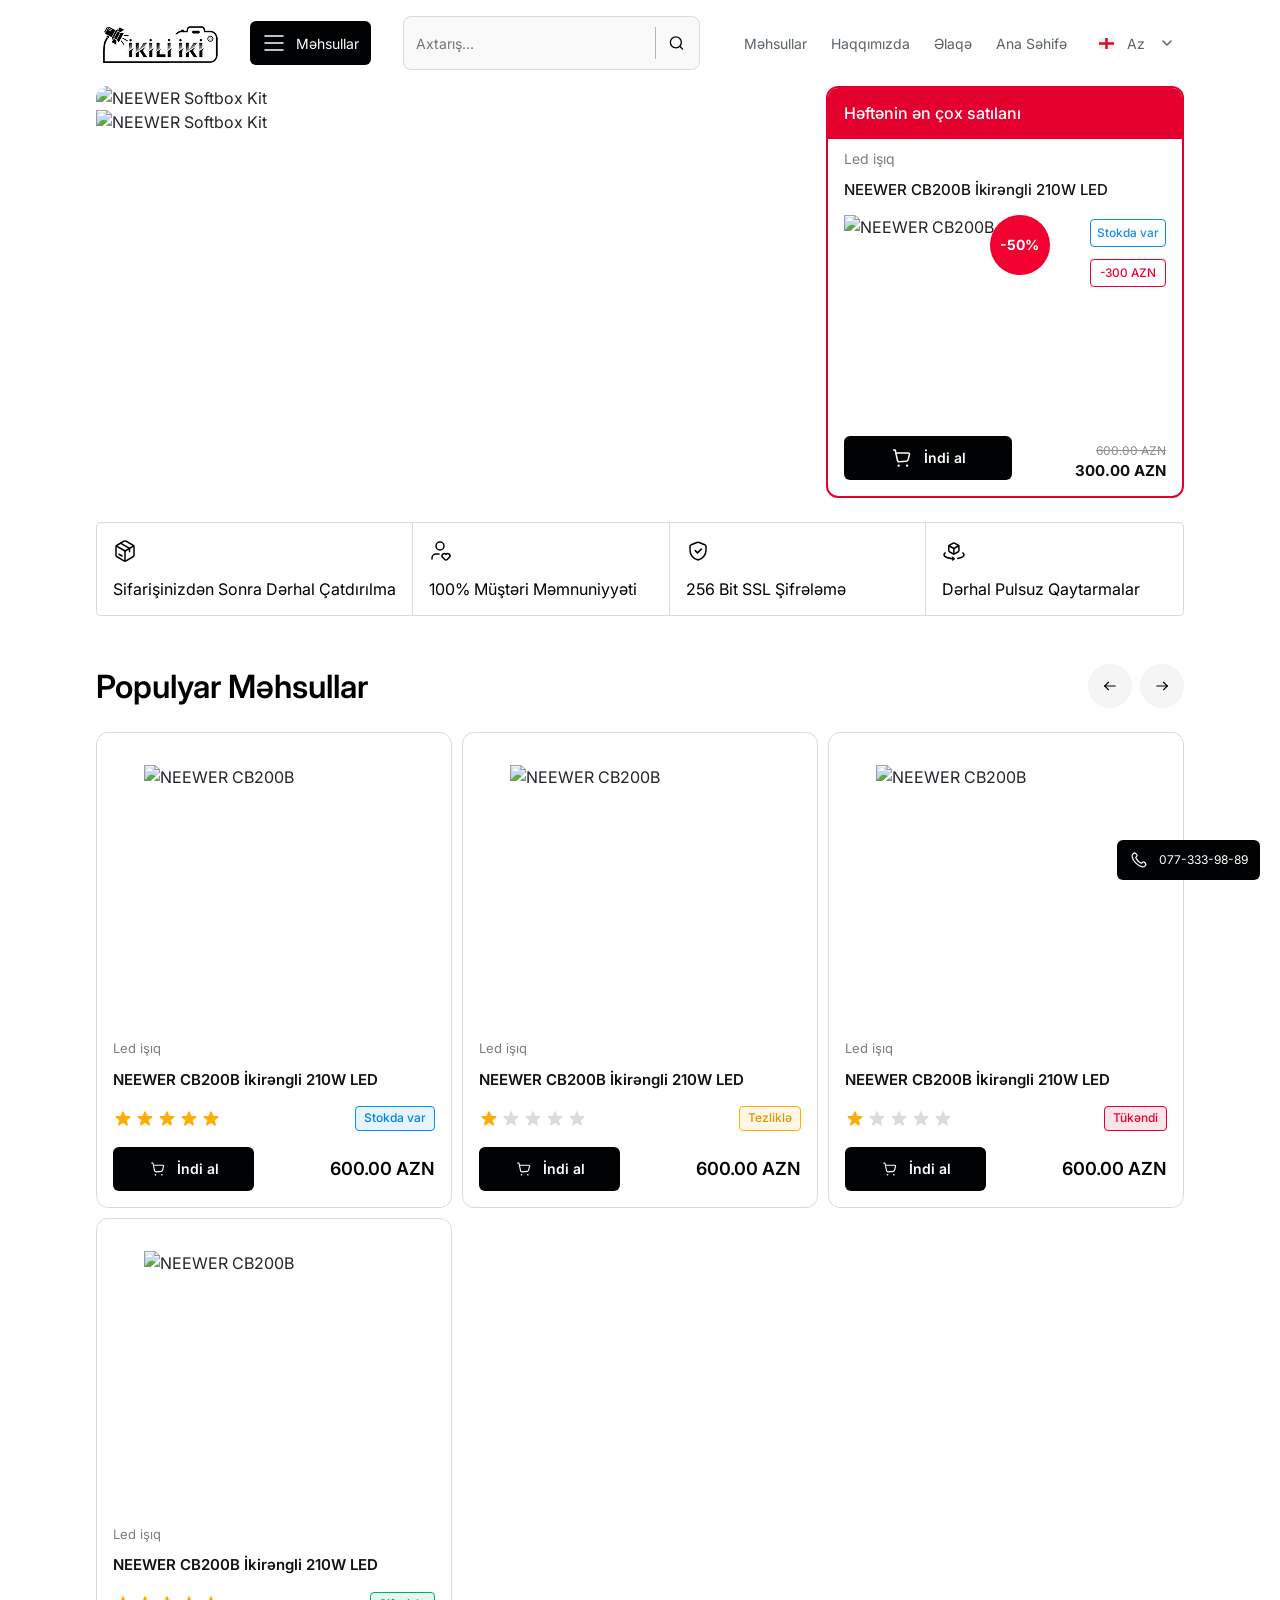
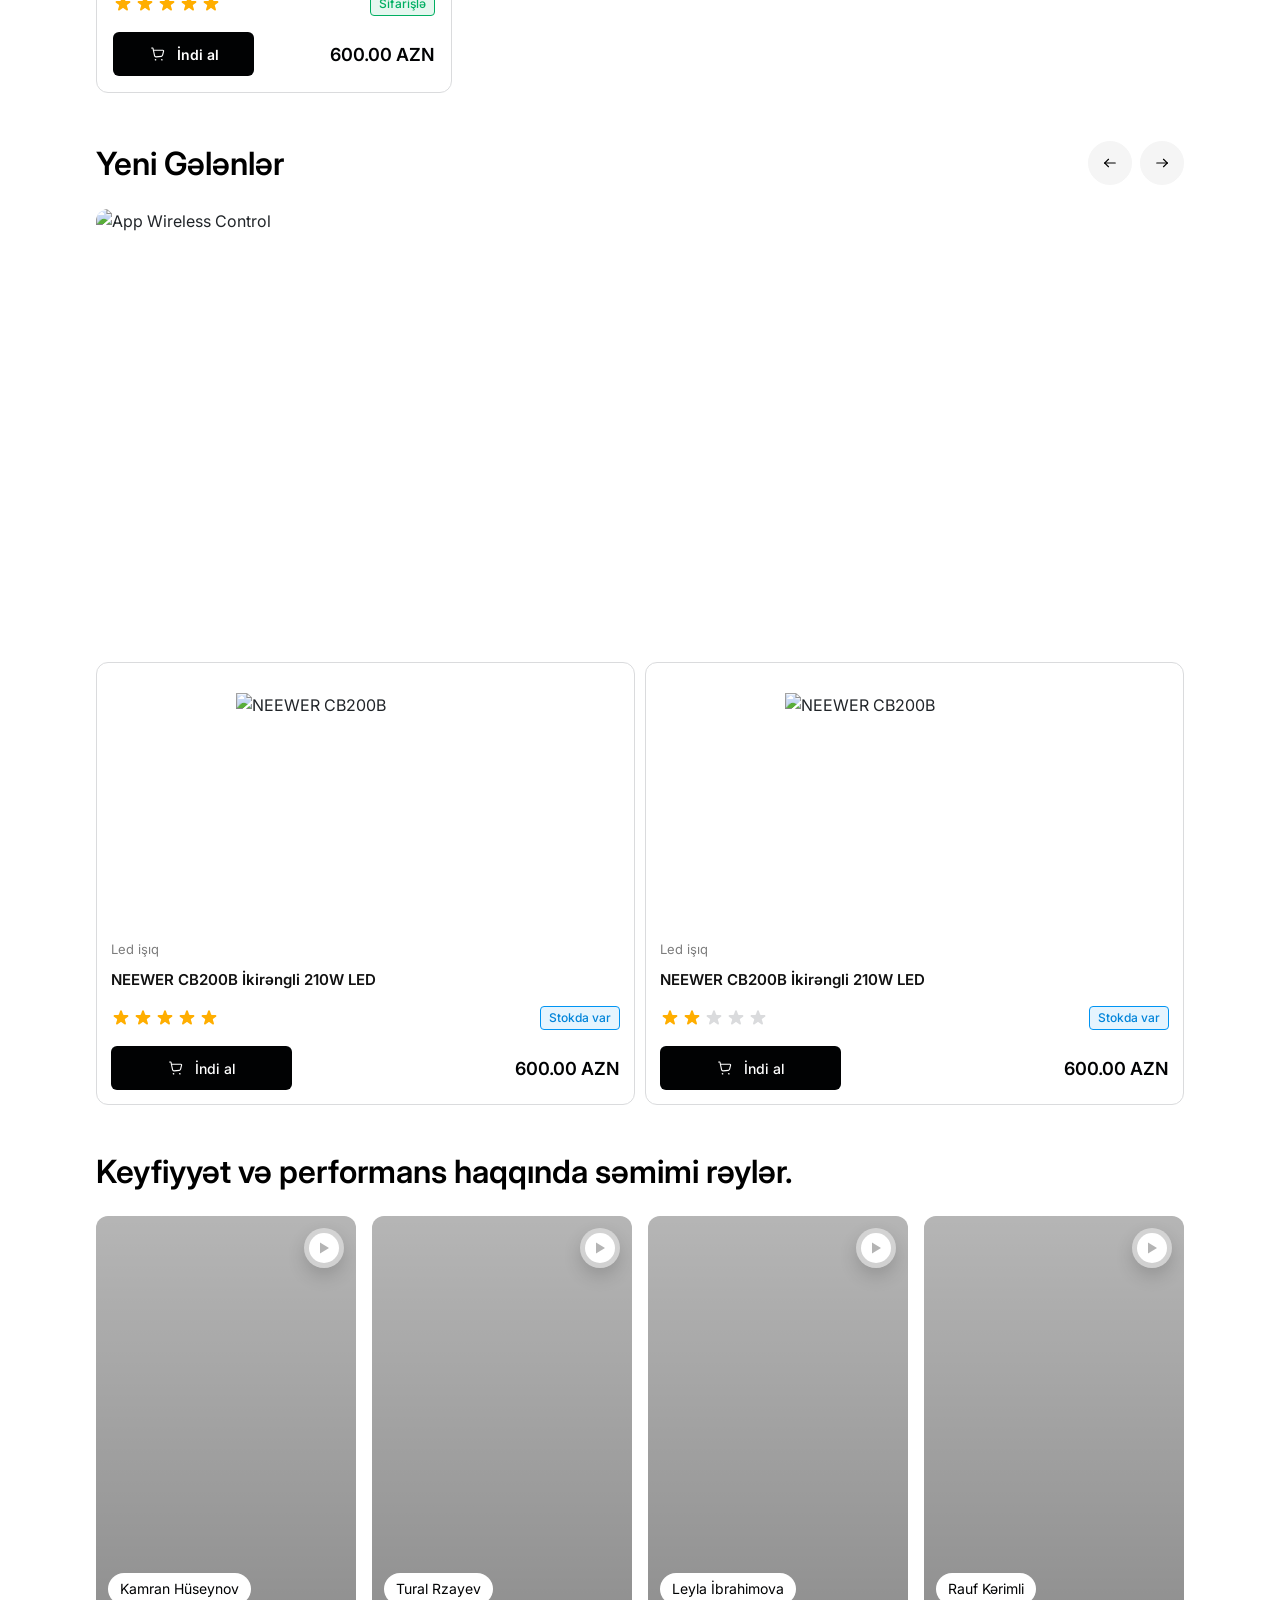
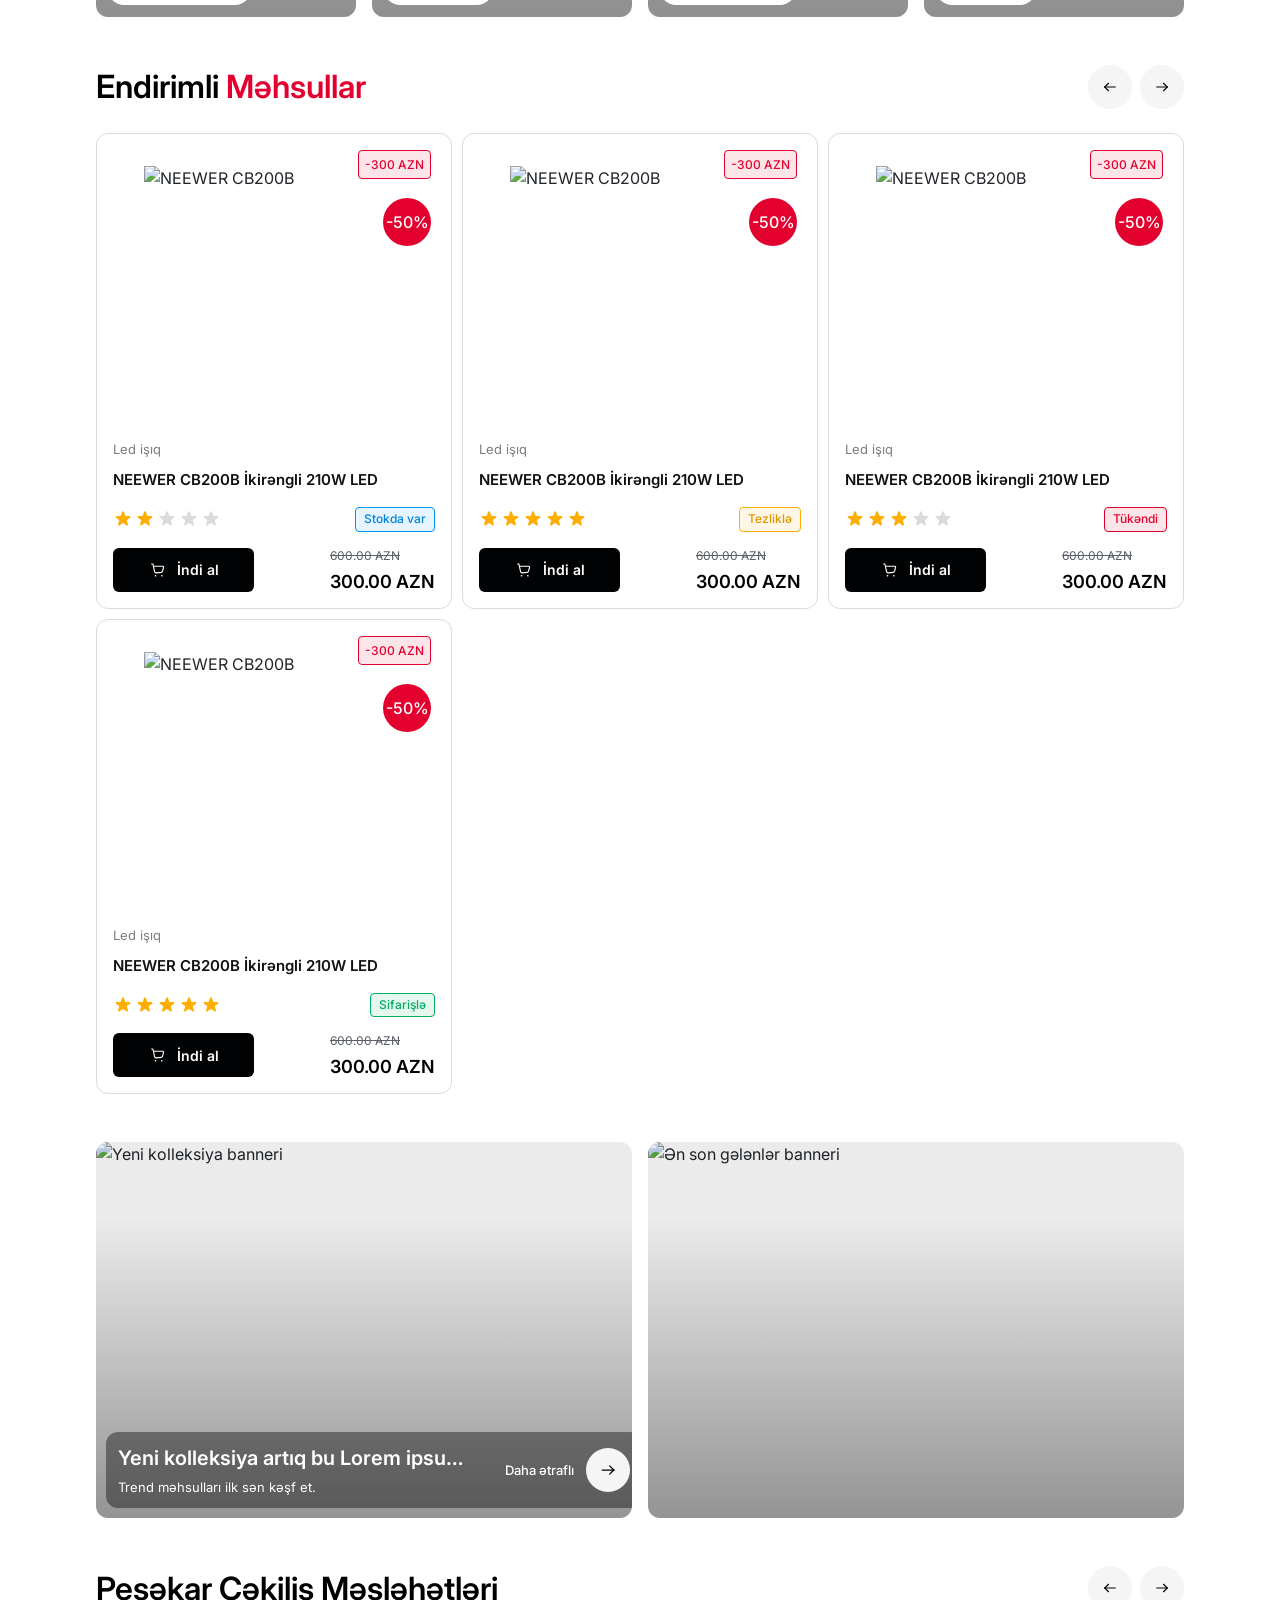
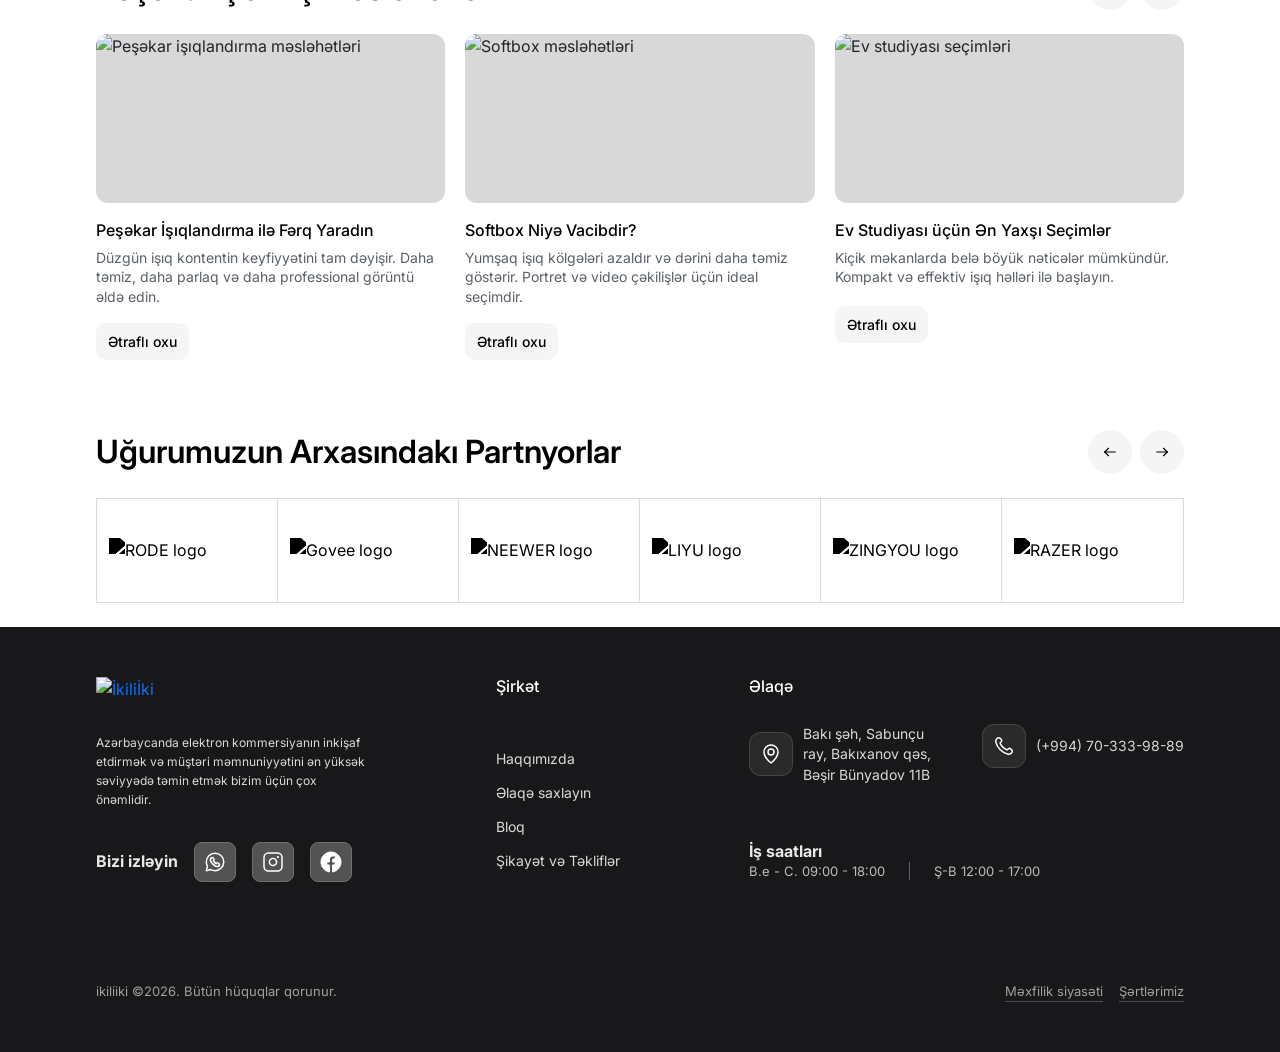
==== commit 0ba1a7d1: "product list and some css fixex" ====
--- a/index.html
+++ b/index.html
@@ -1086,15 +1086,54 @@
             <!-- * PROMO DUO SECTION START * -->
             <section class="promo-duo-section">
                 <div class="promo-duo__container">
-                    <article class="promo-duo__card">
+
+                    <div class="promo-duo__card">
+
                         <img loading="lazy" decoding="async" class="promo-duo__img"
                             src="assets/images/f80c736a398256fa491000f07a1b79d84e8d850e.jpg"
                             alt="Yeni kolleksiya banneri" />
+
                         <div class="promo-duo__overlay"></div>
+
+                        <div class="text-box">
+
+                            <div class="promo-duo__content">
+                                <h3 class="promo-duo__title">Yeni kolleksiya artıq bu Lorem ipsum dolor sit amet
+                                    consectetur adipisicing elit. Non, tenetur.</h3>
+                                <p class="promo-duo__text">Trend məhsulları ilk sən kəşf et.</p>
+                            </div>
+                            <a class="promo-duo__link" href="blog-details.html">
+                                Daha ətraflı
+                                <span class="promo-duo__arrow" aria-hidden="true">
+                                    <svg xmlns="http://www.w3.org/2000/svg" width="24" height="24" viewBox="0 0 24 24"
+                                        fill="none">
+                                        <path d="M19 12H5" stroke="black" stroke-width="1.5" stroke-linecap="round"
+                                            stroke-linejoin="round" />
+                                        <path d="M14 17L19 12" stroke="black" stroke-width="1.5" stroke-linecap="round"
+                                            stroke-linejoin="round" />
+                                        <path d="M14 7L19 12" stroke="black" stroke-width="1.5" stroke-linecap="round"
+                                            stroke-linejoin="round" />
+                                    </svg>
+                                </span>
+                            </a>
+
+                        </div>
+
+                    </div>
+
+                    <div class="promo-duo__card">
+
+                        <img loading="lazy" decoding="async" class="promo-duo__img"
+                            src="assets/images/130b1d510987152e808e0a8fd9a7c0a857d0e845.png"
+                            alt="Ən son gələnlər banneri" />
+
+                        <div class="promo-duo__overlay"></div>
+
                         <div class="promo-duo__content">
-                            <h3 class="promo-duo__title">Yeni kolleksiya artıq buradadır.</h3>
-                            <p class="promo-duo__text">Trend məhsulları ilk sən kəşf et.</p>
-                        </div>
+                            <h3 class="promo-duo__title">ƏN SON GƏLƏNLƏR,<br />ƏN GÜCLÜ SEÇİMLƏR.</h3>
+                            <p class="promo-duo__text">Stok bitmədən özünü yenilə.</p>
+                        </div>
+
                         <a class="promo-duo__link" href="blog-details.html">
                             Daha ətraflı
                             <span class="promo-duo__arrow" aria-hidden="true">
@@ -1109,34 +1148,11 @@
                                 </svg>
                             </span>
                         </a>
-                    </article>
-
-                    <article class="promo-duo__card">
-                        <img loading="lazy" decoding="async" class="promo-duo__img"
-                            src="assets/images/130b1d510987152e808e0a8fd9a7c0a857d0e845.png"
-                            alt="Ən son gələnlər banneri" />
-                        <div class="promo-duo__overlay"></div>
-                        <div class="promo-duo__content">
-                            <h3 class="promo-duo__title">ƏN SON GƏLƏNLƏR,<br />ƏN GÜCLÜ SEÇİMLƏR.</h3>
-                            <p class="promo-duo__text">Stok bitmədən özünü yenilə.</p>
-                        </div>
-                        <a class="promo-duo__link" href="blog-details.html">
-                            Daha ətraflı
-                            <span class="promo-duo__arrow" aria-hidden="true">
-                                <svg xmlns="http://www.w3.org/2000/svg" width="24" height="24" viewBox="0 0 24 24"
-                                    fill="none">
-                                    <path d="M19 12H5" stroke="black" stroke-width="1.5" stroke-linecap="round"
-                                        stroke-linejoin="round" />
-                                    <path d="M14 17L19 12" stroke="black" stroke-width="1.5" stroke-linecap="round"
-                                        stroke-linejoin="round" />
-                                    <path d="M14 7L19 12" stroke="black" stroke-width="1.5" stroke-linecap="round"
-                                        stroke-linejoin="round" />
-                                </svg>
-                            </span>
-                        </a>
-                    </article>
+
+                    </div>
                 </div>
             </section>
+
             <!-- * PROMO DUO SECTION END * -->
 
             <!-- * TIPS SECTION START * -->
@@ -1326,10 +1342,17 @@
                 </div>
             </section>
             <!-- * PARTNERS SECTION END * -->
+
+            <!-- phone -->
+            <div class="phone-div">
+                <img src="assets/icons/phone-icon.svg" alt="">
+                <a href="tel:077-333-98-89">077-333-98-89</a>
+            </div>
         </main>
 
         <!-- * FOOTER START * -->
         <div id="footer-placeholder"></div>
+
         <script>
             (function () {
                 const url = "./assets/components/footer.html";
@@ -1378,6 +1401,7 @@
             </script>
         <script src="https://cdn.jsdelivr.net/npm/swiper@12/swiper-bundle.min.js"></script>
         <script src="assets/js/heroSwiper.js"></script>
+        <script src="assets/js/header.js"></script>
 
     </div>
 </body>
--- a/assets/css/style.css
+++ b/assets/css/style.css
@@ -2703,6 +2703,9 @@
   width: 100%;
   height: 100%;
 }
+.offcanvas-header .btn-group {
+  margin-left: auto;
+}
 .offcanvas-header-searchbar-div {
   display: flex;
   align-items: center;
@@ -2738,10 +2741,10 @@
   height: 32px;
 }
 .offcanvas-nav-links {
-  display: flex;
-  align-items: center;
-  justify-content: space-between;
-  gap: 32px;
+  display: grid;
+  grid-template-columns: repeat(3, 1fr);
+  -moz-column-gap: 32px;
+       column-gap: 32px;
   margin: 0 10px;
 }
 .offcanvas-nav-links .nav-link {
@@ -2803,17 +2806,43 @@
   transform: rotate(90deg);
 }
 
+.phone-div {
+  display: flex;
+  align-items: center;
+  gap: 10px;
+  padding: 10px 12px;
+  border-radius: 6px;
+  background: #010203;
+  min-width: -moz-fit-content;
+  min-width: fit-content;
+  position: fixed;
+  bottom: 20px;
+  right: 20px;
+  z-index: 9;
+}
+.phone-div a {
+  color: #FFF;
+  font-size: 12px;
+  font-style: normal;
+  font-weight: 400;
+  line-height: 140%;
+}
+.phone-div img {
+  width: 20px;
+  height: 20px;
+}
+
 header {
   display: flex;
   align-items: center;
   justify-content: space-between;
-  gap: 24px;
+  gap: 32px;
   padding: 16px 100px;
   position: relative;
   z-index: 1000;
 }
 header .logo {
-  width: 110px;
+  min-width: 110px;
   height: 44px;
 }
 header .logo img {
@@ -2830,6 +2859,8 @@
   display: flex;
   align-items: center;
   gap: 10px;
+  min-width: -moz-fit-content;
+  min-width: fit-content;
 }
 @media only screen and (max-width: 1200px) {
   header .products-menu-button {
@@ -2891,7 +2922,12 @@
     display: none;
   }
 }
-header .header-actions .nav-link {
+header .header-actions .nav-links {
+  display: flex;
+  align-items: center;
+  justify-content: space-between;
+}
+header .header-actions .nav-links .nav-link {
   padding: 12px;
   color: #5A6268;
   font-size: 14px;
@@ -2899,24 +2935,9 @@
   font-weight: 400;
   line-height: normal;
 }
-header .header-actions .phone-div {
-  display: flex;
-  align-items: center;
-  gap: 10px;
-  padding: 10px 12px;
-  border-radius: 6px;
-  background: #010203;
-}
-header .header-actions .phone-div a {
-  color: #FFF;
-  font-size: 12px;
-  font-style: normal;
-  font-weight: 400;
-  line-height: 140%;
-}
-header .header-actions .phone-div img {
-  width: 20px;
-  height: 20px;
+header .btn-group {
+  min-width: -moz-fit-content;
+  min-width: fit-content;
 }
 header .btn-group span {
   color: #5A5F68;
@@ -2927,7 +2948,7 @@
 }
 header .btn-group .flag-img img {
   min-width: 21px;
-  min-height: 15px;
+  height: 15px;
 }
 header .btn-group .dropdown-toggle {
   padding: 0;
@@ -2989,7 +3010,7 @@
   text-transform: capitalize;
 }
 header .mega-menu .has-submenu-menu-item .arrow-icon {
-  margin-top: auto;
+  margin-left: auto;
 }
 header .mega-menu .has-submenu .submenu {
   position: absolute;
@@ -3001,7 +3022,7 @@
   box-shadow: 4px 0 10px rgba(0, 0, 0, 0.05);
   padding: 16px;
 }
-header .mega-menu .has-submenu .submenu .has-card:hover > .product-card {
+header .mega-menu .has-submenu .submenu:hover .has-card .product-card {
   display: block;
 }
 header .mega-menu .has-submenu .submenu .has-card-menu-item {
@@ -3077,6 +3098,48 @@
   display: block !important;
 }
 
+.is-sticky {
+  backdrop-filter: blur(104px);
+  -webkit-backdrop-filter: blur(104px);
+  background: rgba(255, 255, 255, 0.78);
+  backdrop-filter: blur(18px);
+  -webkit-backdrop-filter: blur(18px);
+  box-shadow: 0 10px 30px rgba(0, 0, 0, 0.08);
+  position: fixed;
+  top: 0;
+  width: 100%;
+  z-index: 9;
+}
+.is-sticky .black-icon {
+  display: inline;
+  width: 32px;
+  height: 32px;
+}
+.is-sticky .white-icon {
+  display: none;
+}
+.is-sticky .logo-div-blured {
+  display: block;
+  width: 106px;
+  height: 32px;
+  padding: 0;
+}
+.is-sticky .logo-div-blured img {
+  -o-object-fit: cover;
+     object-fit: cover;
+  width: 100%;
+  height: 100%;
+}
+.is-sticky .logo-div {
+  display: none;
+}
+.is-sticky nav a {
+  color: #000;
+}
+.is-sticky .header-actions .btn-group .dropdown-toggle {
+  color: #000;
+}
+
 .footer {
   color: #dadada;
   background: #18181a;
@@ -3677,6 +3740,9 @@
   gap: 0;
   align-self: stretch;
   gap: 1rem;
+}
+.hero__container .heroSwiper {
+  border-radius: 16px;
 }
 .hero__banner {
   flex: 1 1 auto;
@@ -3862,7 +3928,7 @@
   line-height: 1.2;
 }
 
-@media only screen and (max-width: 768px) {
+@media only screen and (max-width: 1024px) {
   .hero__container {
     flex-direction: column;
   }
@@ -3922,66 +3988,6 @@
     font-size: clamp(0.625rem, 1.8vw, 0.75rem);
   }
 }
-@media only screen and (max-width: 600px) {
-  .hero__container {
-    flex-direction: column;
-  }
-  .hero__banner {
-    width: 100%;
-    height: 18rem;
-  }
-  .hero__card {
-    flex: none;
-    width: 100%;
-    height: auto;
-  }
-  .hero__title {
-    font-size: clamp(0.75rem, 1.8vw, 0.875rem);
-  }
-  .hero__name {
-    font-size: clamp(1rem, 1.8vw, 1.125rem);
-    line-height: 1.35;
-  }
-  .hero__media {
-    min-height: 12rem;
-    display: grid;
-    grid-template-columns: max-content 1fr;
-    align-items: start;
-    -moz-column-gap: 0.75rem;
-         column-gap: 0.75rem;
-  }
-  .hero__discount {
-    position: static;
-    left: auto;
-    right: auto;
-    top: auto;
-    grid-column: 1;
-    grid-row: 1;
-    justify-self: end;
-    align-self: start;
-    width: 3.75rem;
-    height: 3.75rem;
-    font-size: clamp(1.125rem, 1.8vw, 1.25rem);
-  }
-  .hero__img {
-    grid-column: 1;
-    grid-row: 1;
-  }
-  .hero__tags {
-    grid-column: 2;
-    grid-row: 1;
-    margin-left: 0;
-    justify-self: end;
-    align-self: start;
-    padding-top: 0;
-  }
-  .hero__stock, .hero__sale {
-    min-height: 2rem;
-    padding: 0.5rem 0.75rem;
-    border-radius: 0.25rem;
-    font-size: clamp(0.625rem, 1.8vw, 0.75rem);
-  }
-}
 @media only screen and (max-width: 480px) {
   .hero__banner {
     height: 13.875rem;
@@ -4250,7 +4256,6 @@
 .promo-duo__container {
   width: 100%;
   display: grid;
-  width: 100%;
   grid-template-columns: repeat(2, minmax(0, 1fr));
   gap: 1rem;
 }
@@ -4259,6 +4264,20 @@
   height: 25.0625rem;
   border-radius: 0.75rem;
   overflow: hidden;
+}
+.promo-duo__card .text-box {
+  display: flex;
+  align-items: center;
+  justify-content: space-between;
+  gap: 24px;
+  background-color: rgba(0, 0, 0, 0.4);
+  position: absolute;
+  bottom: 10px;
+  left: 10px;
+  right: 10px;
+  border-radius: 12px;
+  padding: 12px;
+  width: 100%;
 }
 .promo-duo__img {
   width: 100%;
@@ -4275,16 +4294,15 @@
   background: linear-gradient(180deg, rgba(0, 0, 0, 0.08) 20%, rgba(0, 0, 0, 0.42) 100%);
 }
 .promo-duo__content {
-  position: absolute;
   display: flex;
   justify-content: flex-start;
   align-items: stretch;
   flex-direction: column;
   gap: 0.375rem;
-  left: 1.5rem;
-  bottom: 1rem;
   z-index: 1;
-  color: #fff;
+  color: #000;
+  flex-grow: 1;
+  overflow: hidden;
 }
 .promo-duo__title {
   margin: 0;
@@ -4294,6 +4312,10 @@
   font-weight: 600;
   line-height: 140%;
   text-transform: none;
+  white-space: nowrap;
+  overflow: hidden;
+  text-overflow: ellipsis;
+  width: 99%;
 }
 .promo-duo__text {
   margin: 0;
@@ -4302,12 +4324,12 @@
   font-style: normal;
   font-weight: 400;
   line-height: 140%;
+  white-space: nowrap;
+  overflow: hidden;
+  text-overflow: ellipsis;
+  width: 99%;
 }
 .promo-duo__link {
-  position: absolute;
-  right: 1.5rem;
-  bottom: 1.5rem;
-  z-index: 1;
   display: inline-flex;
   width: auto;
   justify-content: flex-start;
@@ -5687,13 +5709,9 @@
   overflow: hidden;
   background: #d9d9d9;
 }
-.contact-top__map {
+.contact-top__map-wrap iframe {
   width: 100%;
   height: 100%;
-  border: 0;
-  display: block;
-  -o-object-fit: cover;
-     object-fit: cover;
 }
 
 @media only screen and (max-width: 1400px) {
@@ -7155,4 +7173,356 @@
   .complaints-page__container {
     gap: 1.25rem;
   }
+}
+.pl-page__container {
+  margin: 0 auto;
+  padding: 2rem 1.5rem 4rem;
+}
+
+.pl-page__head {
+  display: flex;
+  align-items: flex-start;
+  align-items: center;
+  justify-content: space-between;
+  flex-wrap: wrap;
+  gap: 1rem;
+  margin-bottom: 2rem;
+}
+
+.pl-page__controls {
+  display: flex;
+  align-items: center;
+  gap: 1.25rem;
+  flex-wrap: wrap;
+}
+
+.pl-page__count {
+  color: #7d7d7d;
+  font-size: 0.875rem;
+  white-space: nowrap;
+}
+
+.pl-sort {
+  display: flex;
+  align-items: center;
+  gap: 0.5rem;
+}
+
+.pl-sort__label {
+  color: #5a5f68;
+  font-size: 0.875rem;
+  font-weight: 500;
+  white-space: nowrap;
+}
+
+.pl-sort__select {
+  height: 2.5rem;
+  padding: 0 0.75rem;
+  border: 1px solid #dadbdd;
+  border-radius: 0.5rem;
+  background: #fff;
+  color: #010203;
+  font-size: 0.875rem;
+  font-family: inherit;
+  font-weight: 500;
+  cursor: pointer;
+  outline: none;
+  transition: border-color 0.18s ease;
+}
+
+.pl-sort__select:focus {
+  border-color: #010203;
+}
+
+.pl-page__layout {
+  display: flex;
+  gap: 50px;
+}
+
+.pl-page__content {
+  width: 100%;
+}
+
+/* FILTERS */
+.pl-filters {
+  background: #fff;
+  border: 1px solid #dadbdd;
+  border-radius: 0.75rem;
+  padding: 1.5rem;
+  position: sticky;
+  top: 1rem;
+  max-width: 300px;
+  min-width: 300px;
+}
+
+.pl-filters__head {
+  display: flex;
+  align-items: center;
+  justify-content: space-between;
+  margin-bottom: 1.5rem;
+}
+
+.pl-filters__title {
+  font-size: 1rem;
+  font-weight: 700;
+  color: #010203;
+  margin: 0;
+}
+
+.pl-filters__reset {
+  background: none;
+  border: none;
+  padding: 0;
+  color: #7d7d7d;
+  font-size: 0.8125rem;
+  font-family: inherit;
+  cursor: pointer;
+  text-decoration: underline;
+  transition: color 0.18s ease;
+}
+
+.pl-filters__reset:hover {
+  color: #010203;
+}
+
+.pl-filters__toggle {
+  display: none;
+}
+
+.pl-filter-group {
+  border-top: 1px solid #f0f0f0;
+  padding-top: 1.25rem;
+  margin-top: 1.25rem;
+}
+
+.pl-filter-group:first-child {
+  border-top: none;
+  padding-top: 0;
+  margin-top: 0;
+}
+
+.pl-filter-group__title {
+  font-size: 0.875rem;
+  font-weight: 600;
+  color: #010203;
+  margin: 0 0 0.875rem;
+}
+
+.pl-filter-group__options {
+  display: flex;
+  flex-direction: column;
+  gap: 0.625rem;
+}
+
+.pl-filter-opt {
+  display: flex;
+  align-items: center;
+  gap: 0.5rem;
+  cursor: pointer;
+  -webkit-user-select: none;
+     -moz-user-select: none;
+          user-select: none;
+}
+
+.pl-filter-opt__input {
+  width: 1rem;
+  height: 1rem;
+  accent-color: #010203;
+  cursor: pointer;
+  flex-shrink: 0;
+}
+
+.pl-filter-opt__label {
+  flex: 1;
+  font-size: 0.875rem;
+  color: #3c424a;
+  display: flex;
+  align-items: center;
+  gap: 0.375rem;
+}
+
+.pl-filter-opt__count {
+  font-size: 0.75rem;
+  color: #9a9fa8;
+  font-weight: 500;
+}
+
+/* Price Range */
+.pl-price-range__inputs {
+  display: flex;
+  align-items: center;
+  gap: 0.5rem;
+}
+
+.pl-price-range__field {
+  position: relative;
+  flex: 1;
+}
+
+.pl-price-range__input {
+  width: 100%;
+  height: 2.25rem;
+  padding: 0 2.25rem 0 0.625rem;
+  border: 1px solid #dadbdd;
+  border-radius: 0.375rem;
+  font-size: 0.8125rem;
+  font-family: inherit;
+  color: #010203;
+  background: #fafafa;
+  outline: none;
+  transition: border-color 0.18s ease;
+  -moz-appearance: textfield;
+}
+
+.pl-price-range__input::-webkit-inner-spin-button,
+.pl-price-range__input::-webkit-outer-spin-button {
+  -webkit-appearance: none;
+}
+
+.pl-price-range__input:focus {
+  border-color: #010203;
+  background: #fff;
+}
+
+.pl-price-range__currency {
+  position: absolute;
+  right: 0.5rem;
+  top: 50%;
+  transform: translateY(-50%);
+  font-size: 0.6875rem;
+  color: #9a9fa8;
+  font-weight: 500;
+  pointer-events: none;
+}
+
+.pl-price-range__sep {
+  color: #9a9fa8;
+  font-size: 0.875rem;
+  flex-shrink: 0;
+}
+
+/* PRODUCTS GRID */
+.pl-page__grid {
+  display: grid;
+  grid-template-columns: repeat(auto-fit, minmax(300px, 1fr));
+  gap: 12px !important;
+  overflow: hidden;
+}
+
+.pl-page__grid .products__card {
+  border-radius: 0;
+  border: none;
+  border: 1px solid #dadbdd;
+  border-bottom: 1px solid #dadbdd;
+  min-height: 24rem;
+}
+
+/* PAGINATION */
+.pl-pagination {
+  display: flex;
+  align-items: center;
+  justify-content: center;
+  gap: 0.375rem;
+  margin-top: 2rem;
+}
+
+.pl-pagination__btn,
+.pl-pagination__num {
+  display: inline-flex;
+  align-items: center;
+  justify-content: center;
+  min-width: 2.5rem;
+  height: 2.5rem;
+  padding: 0 0.5rem;
+  border: 1px solid #dadbdd;
+  border-radius: 0.5rem;
+  background: #fff;
+  color: #3c424a;
+  font-size: 0.875rem;
+  font-family: inherit;
+  font-weight: 500;
+  cursor: pointer;
+  transition: background 0.18s ease, border-color 0.18s ease, color 0.18s ease;
+}
+
+.pl-pagination__btn:hover:not(:disabled),
+.pl-pagination__num:hover:not(.is-active) {
+  border-color: #010203;
+  background: #f5f5f5;
+}
+
+.pl-pagination__num.is-active {
+  background: #010203;
+  border-color: #010203;
+  color: #fff;
+  font-weight: 600;
+  cursor: default;
+}
+
+.pl-pagination__btn:disabled {
+  opacity: 0.4;
+  cursor: not-allowed;
+}
+
+/* RESPONSIVE */
+@media (max-width: 768px) {
+  .pl-page__layout {
+    flex-direction: column;
+  }
+  .pl-filters {
+    position: static;
+    border-radius: 0.5rem;
+    max-width: 100%;
+  }
+  .pl-filters__head {
+    display: none;
+  }
+  .pl-filters__toggle {
+    display: flex;
+    align-items: center;
+    justify-content: space-between;
+    width: 100%;
+    padding: 0.75rem 1rem;
+    background: #f5f5f5;
+    border: none;
+    border-radius: 0.375rem;
+    font-size: 0.9375rem;
+    font-weight: 600;
+    font-family: inherit;
+    color: #010203;
+    cursor: pointer;
+    margin: -0.75rem -0.75rem 0;
+    width: calc(100% + 1.5rem);
+  }
+  .pl-filters__body {
+    display: none;
+    padding-top: 1rem;
+  }
+  .pl-filters__body.is-open {
+    display: block;
+  }
+  .pl-page__grid .products__card:nth-child(3n) {
+    border-right: 1px solid #dadbdd;
+  }
+  .pl-page__grid .products__card:nth-child(2n) {
+    border-right: none;
+  }
+}
+@media (max-width: 480px) {
+  .pl-page__container {
+    padding: 1rem 1rem 3rem;
+  }
+  .pl-page__head {
+    flex-direction: column;
+    gap: 0.75rem;
+  }
+  .pl-page__grid {
+    border-radius: 0.5rem;
+  }
+  .pl-page__grid .products__card {
+    border-right: none !important;
+  }
+  .pl-page__grid .products__card:last-child {
+    border-bottom: none;
+  }
 }/*# sourceMappingURL=style.css.map */
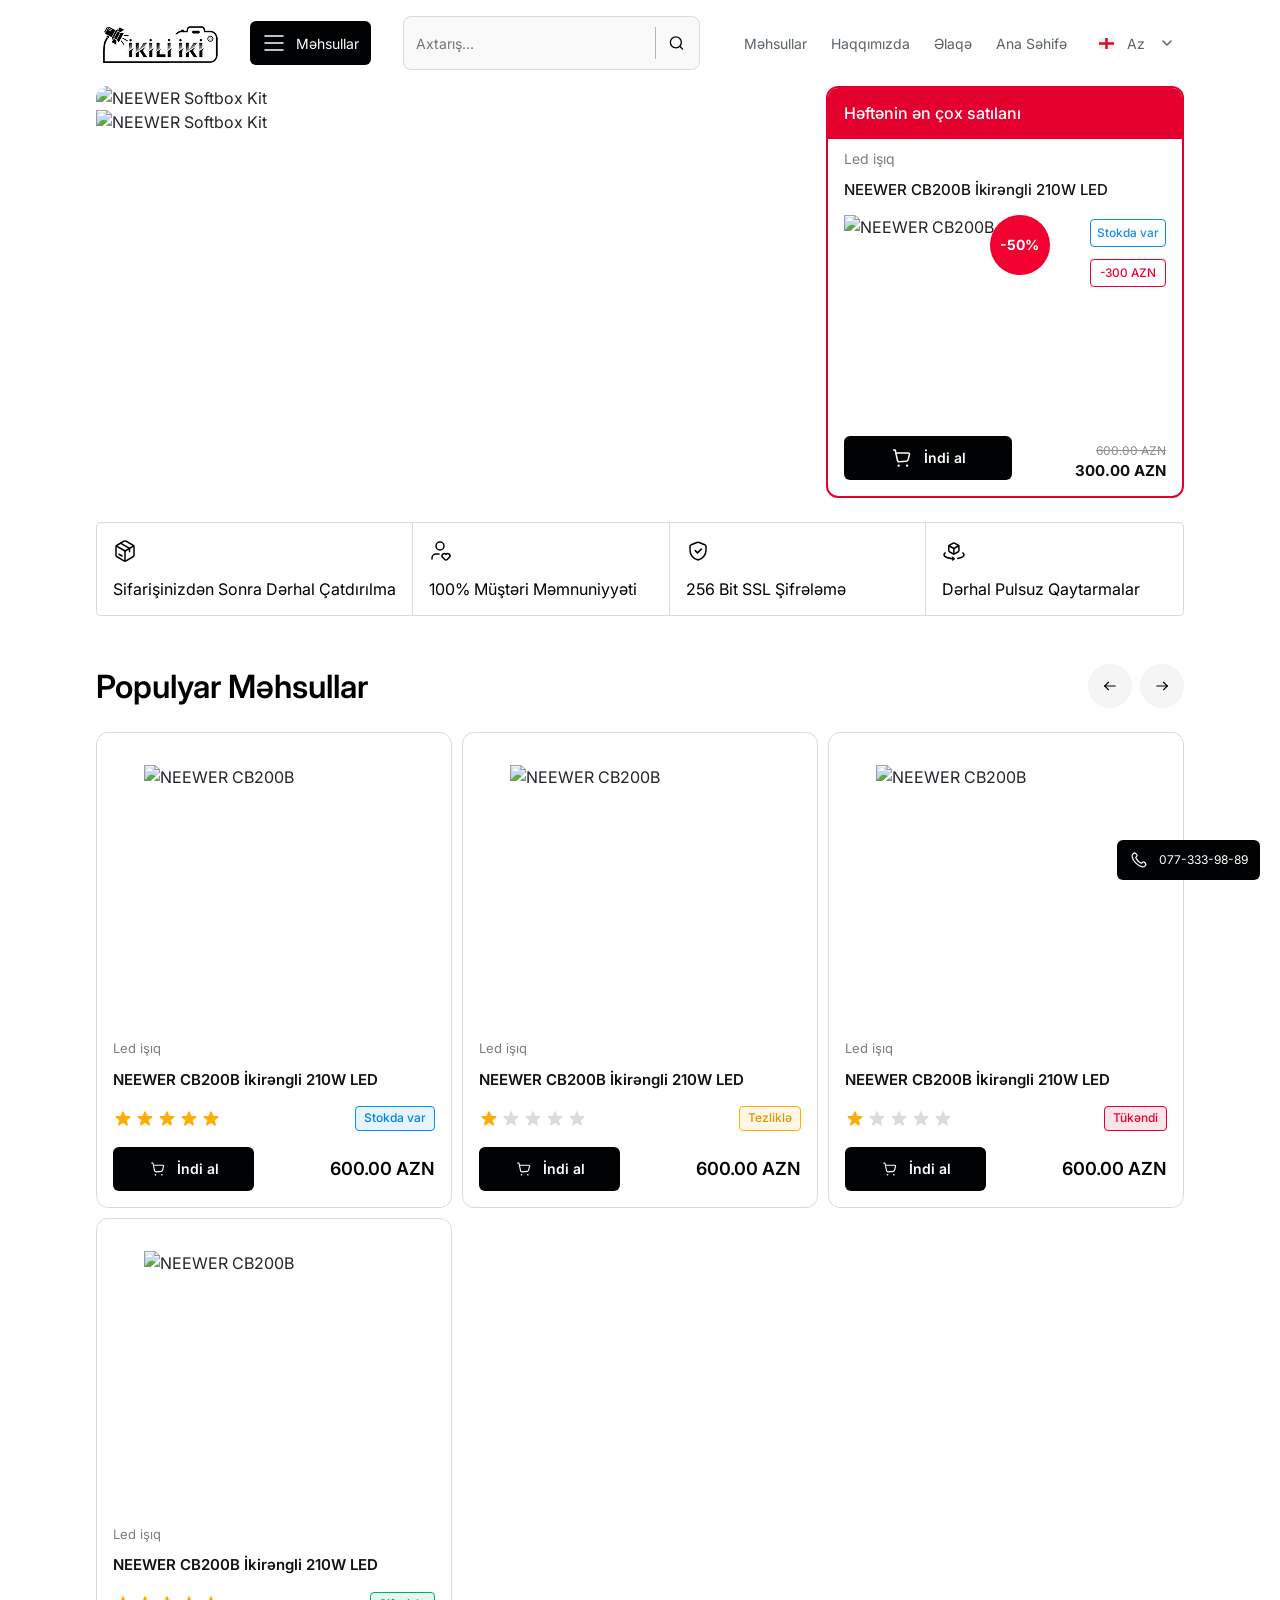
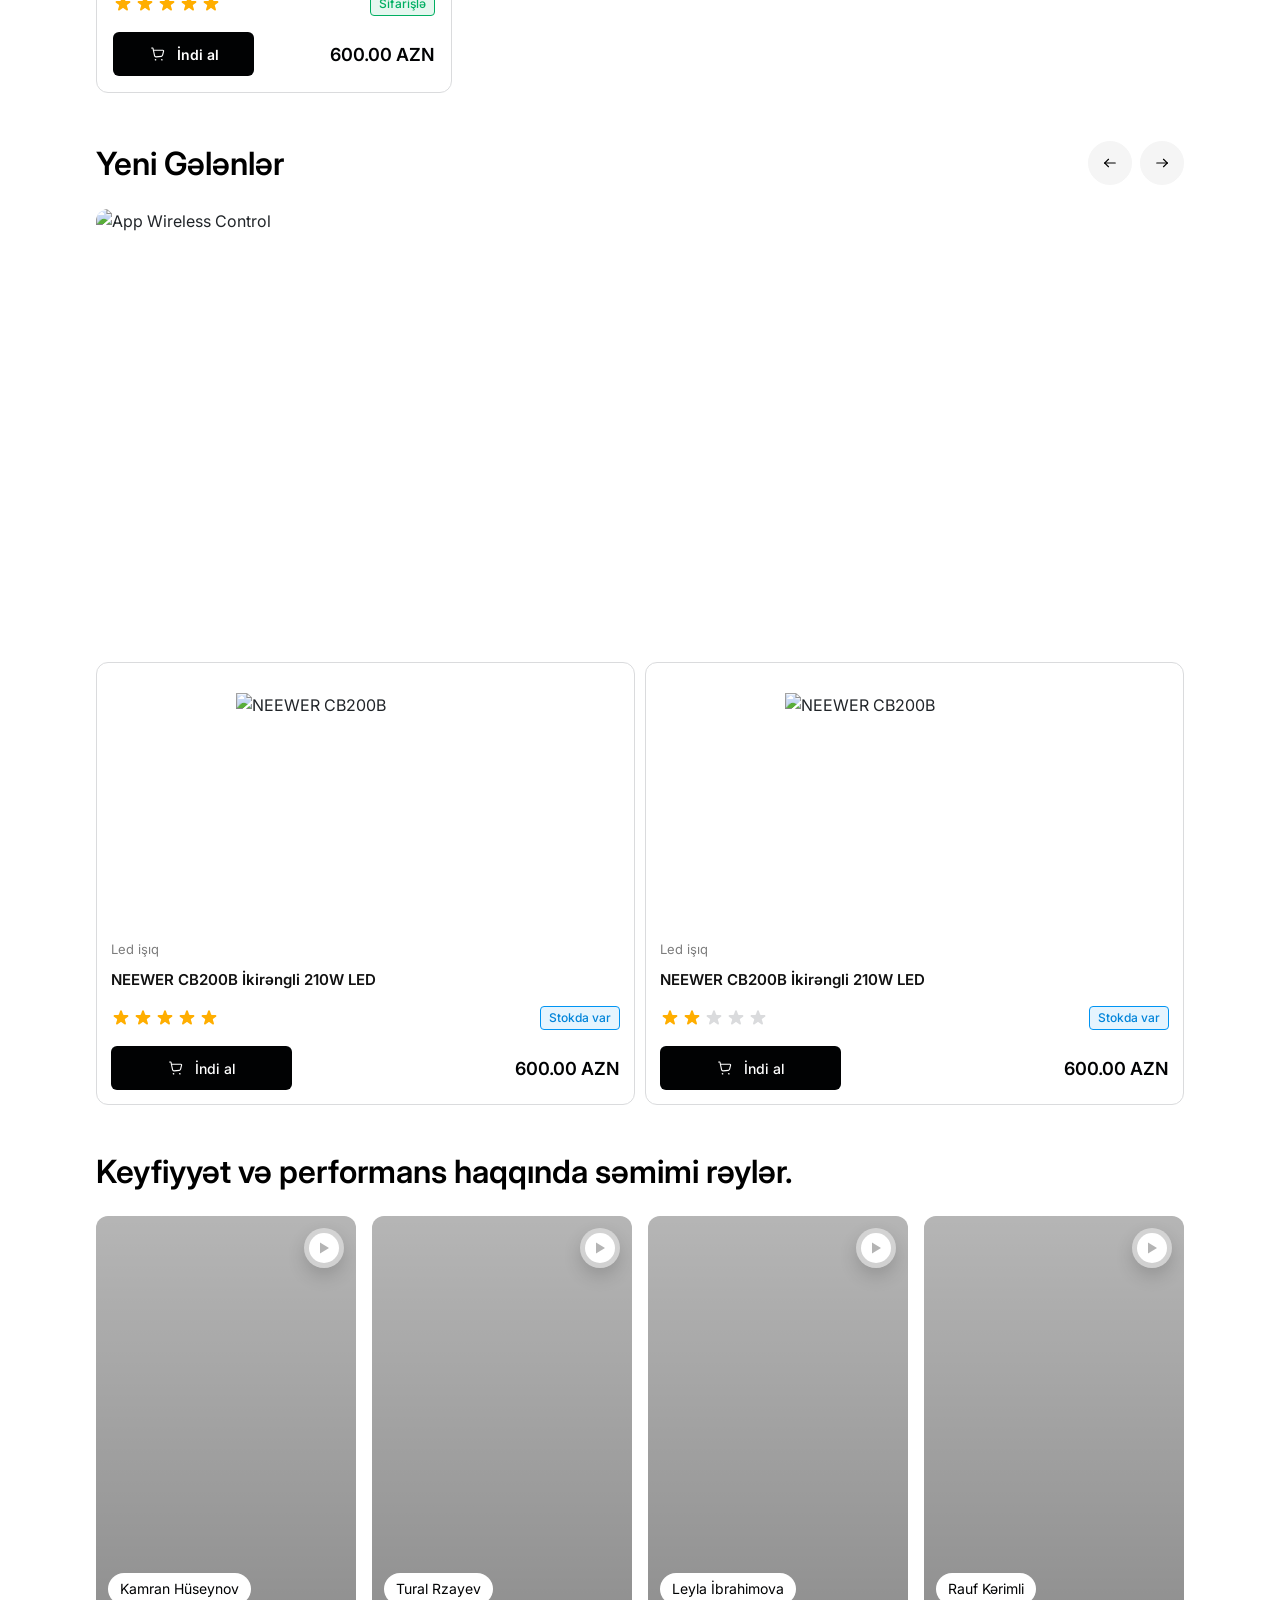
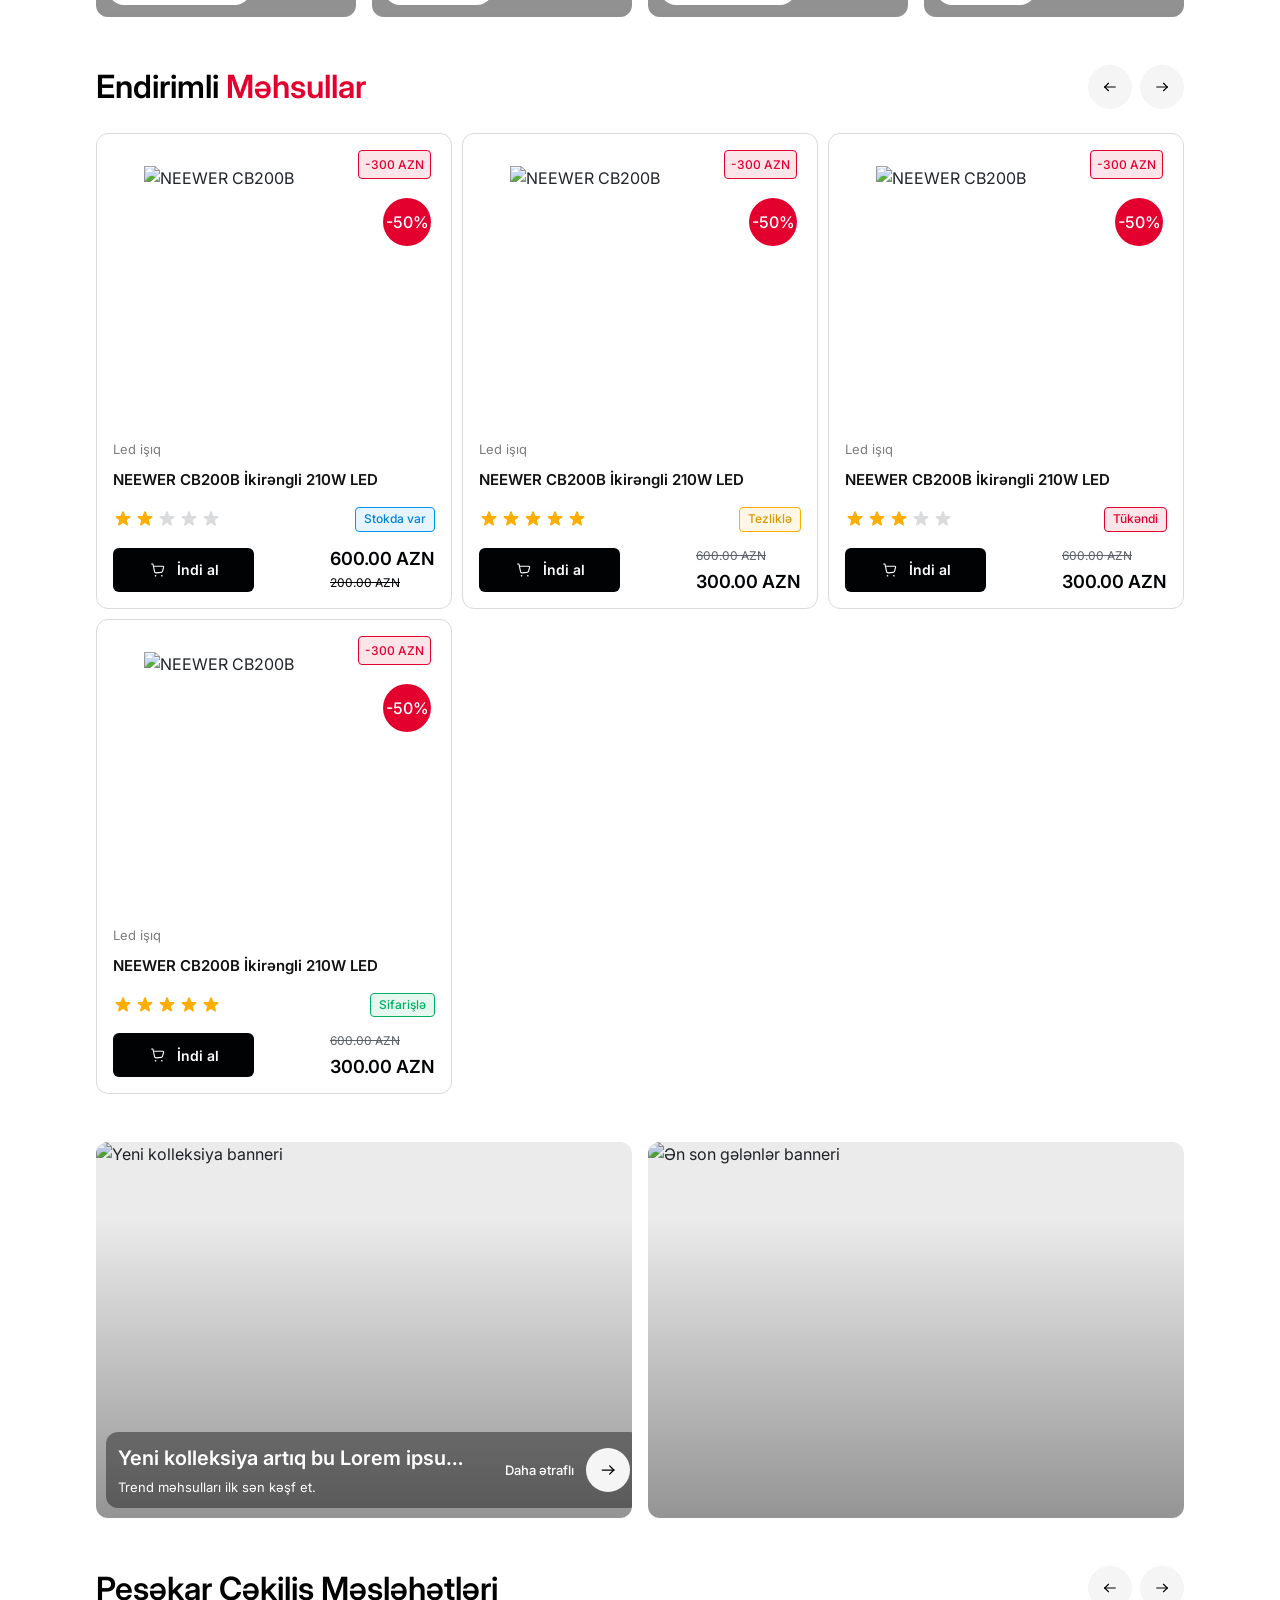
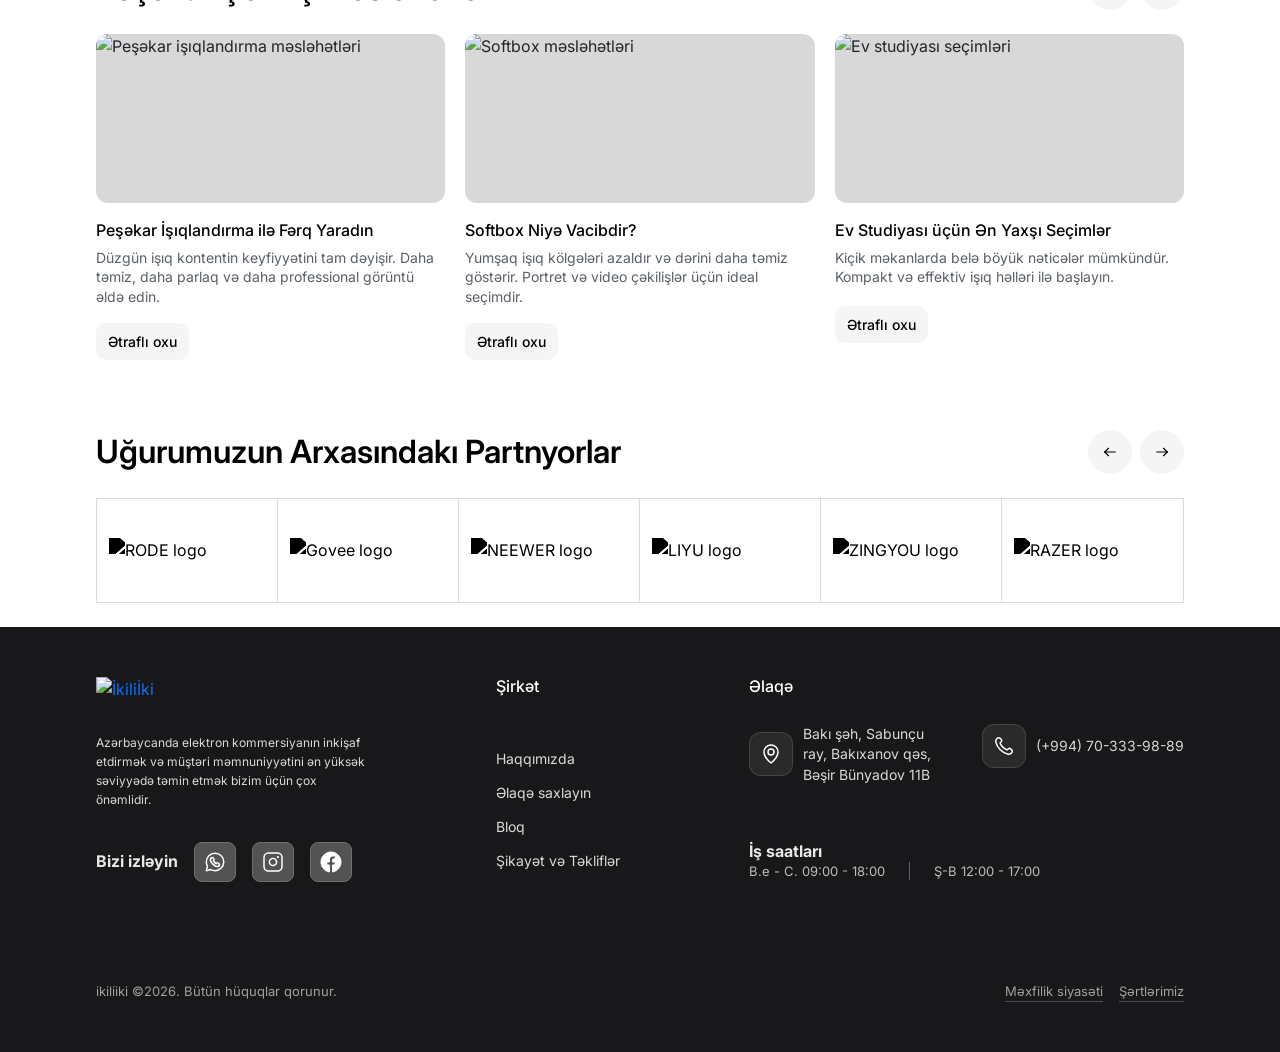
==== commit c7a11a2d: "product cart price fix" ====
--- a/index.html
+++ b/index.html
@@ -881,7 +881,11 @@
                                         </svg>
                                         İndi al
                                     </a>
-                                    <span class="products__price">600.00 AZN</span>
+                                    <div class="prices">
+                                        <span class="main-price">600.00 AZN</span>
+                                        <span class="discounted-price">200.00 AZN</span>
+                                    </div>
+
                                 </div>
                             </div>
                         </div>
@@ -1283,6 +1287,7 @@
             <!-- * TIPS SECTION END * -->
 
             <!-- * PARTNERS SECTION START * -->
+
             <section class="partners-section">
                 <div class="partners__container content-section">
                     <div class="section-header">
--- a/assets/css/style.css
+++ b/assets/css/style.css
@@ -283,6 +283,26 @@
   flex-direction: row;
   gap: 0.75rem;
 }
+.products__footer .prices {
+  display: flex;
+  flex-direction: column;
+  justify-content: space-between;
+  height: 100%;
+}
+.products__footer .prices .main-price {
+  color: #010203;
+  font-family: "Inter", sans-serif;
+  font-size: clamp(1rem, 1.8vw, 1.125rem);
+  font-style: normal;
+  font-weight: 600;
+  line-height: normal;
+  white-space: nowrap;
+}
+.products__footer .prices .discounted-price {
+  color: #010203;
+  font-size: 12px;
+  text-decoration: line-through;
+}
 .products__btn {
   min-width: 8.8125rem;
 }
@@ -294,31 +314,6 @@
   font-weight: 600;
   line-height: normal;
   white-space: nowrap;
-}
-.products .products__price {
-  display: flex;
-  justify-content: flex-start;
-  align-items: stretch;
-  flex-direction: column;
-  gap: 0;
-  align-items: flex-start;
-  gap: 0.25rem;
-  color: #5a5f68;
-  font-size: clamp(0.625rem, 1.8vw, 0.75rem);
-  font-style: normal;
-  font-weight: 400;
-  line-height: normal;
-  text-decoration-line: line-through;
-  white-space: nowrap;
-}
-.products .products__price::after {
-  content: "300.00 AZN";
-  color: #010203;
-  font-size: clamp(1rem, 1.8vw, 1.125rem);
-  font-style: normal;
-  font-weight: 600;
-  line-height: normal;
-  text-decoration: none;
 }
 
 @media only screen and (max-width: 1400px) {
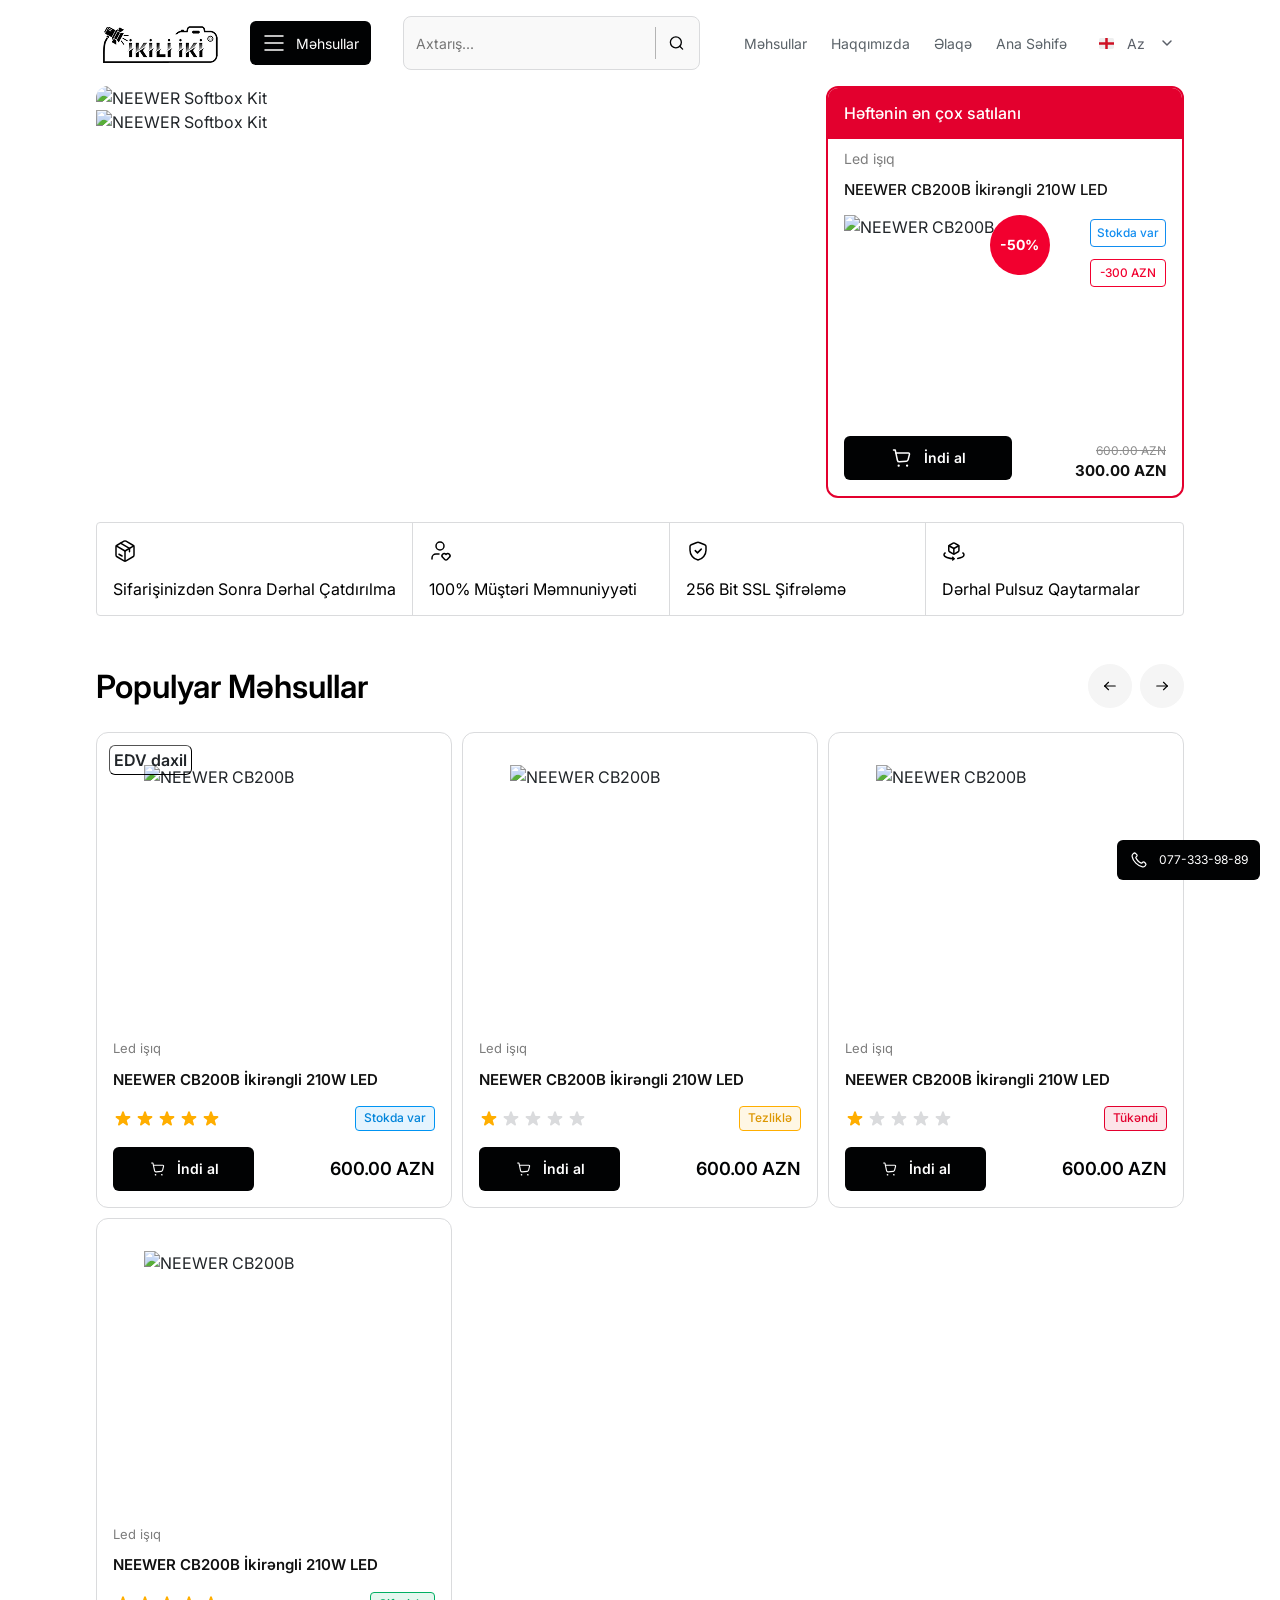
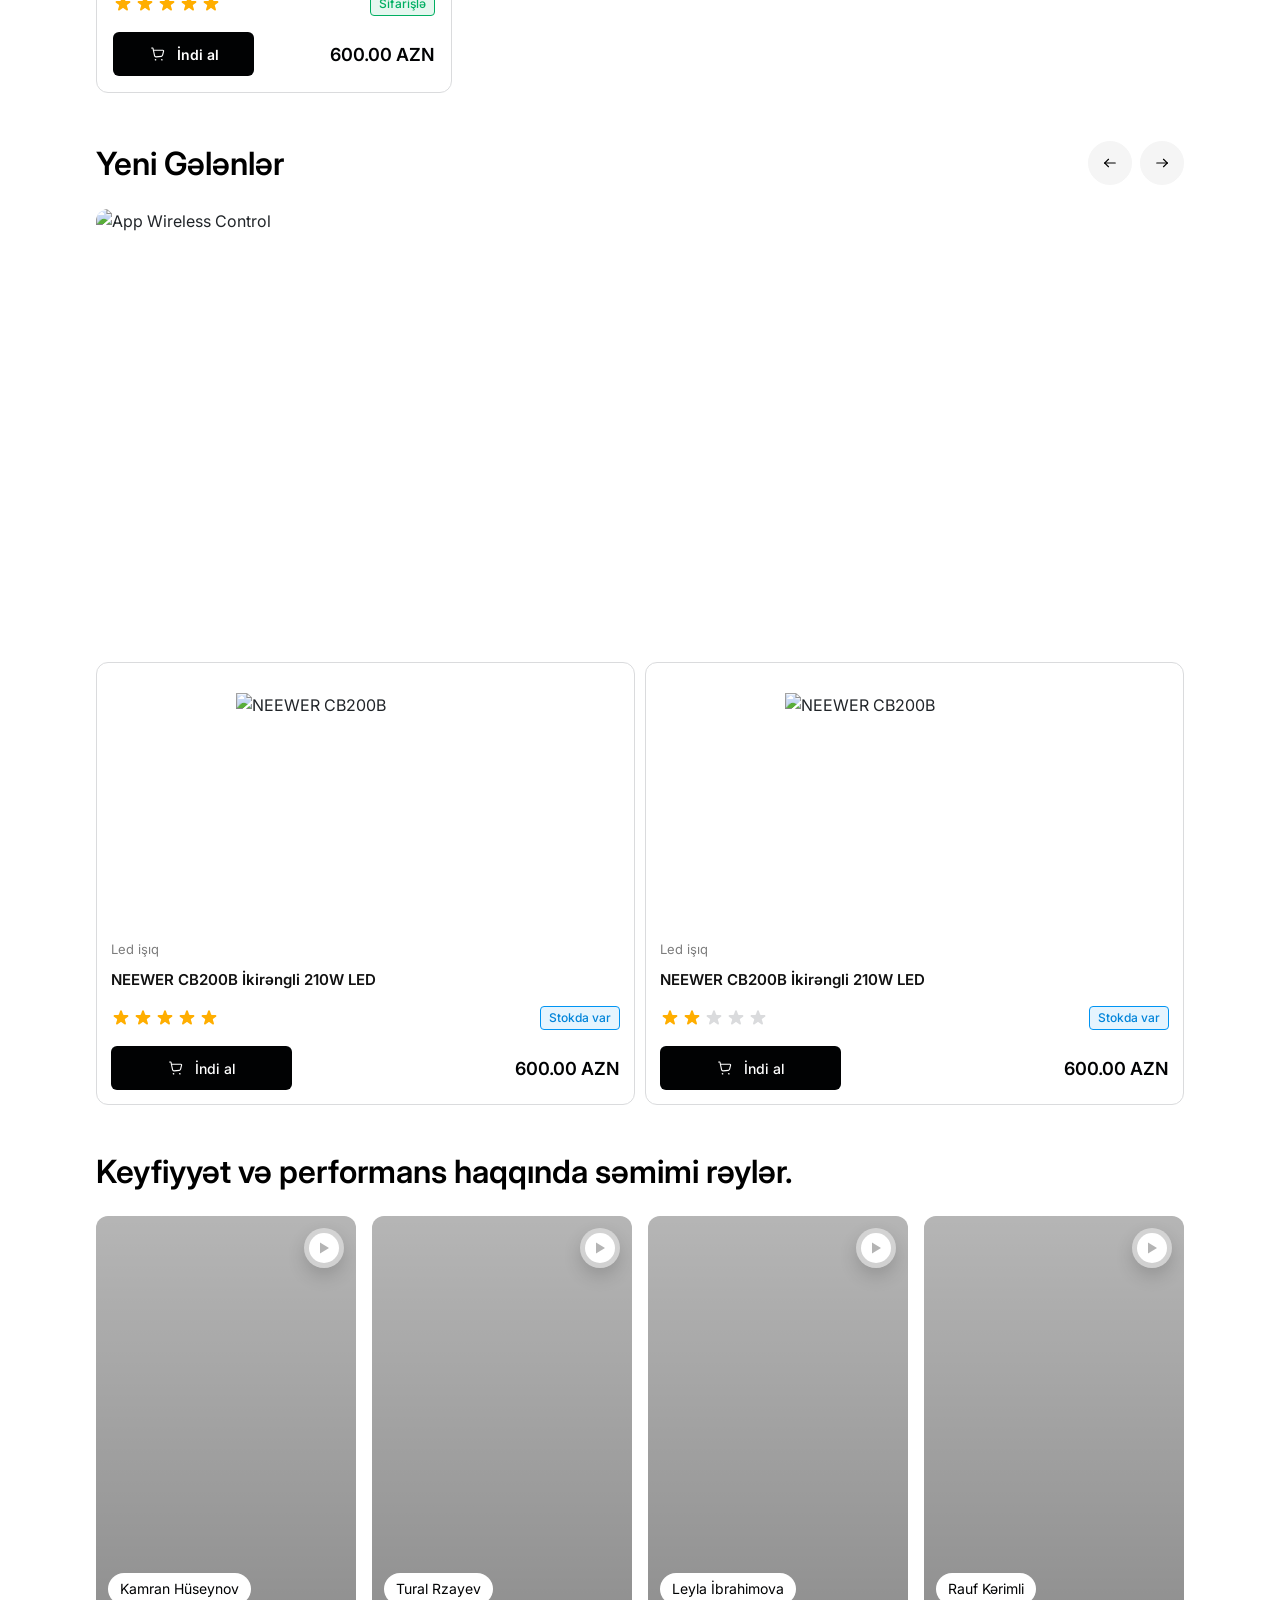
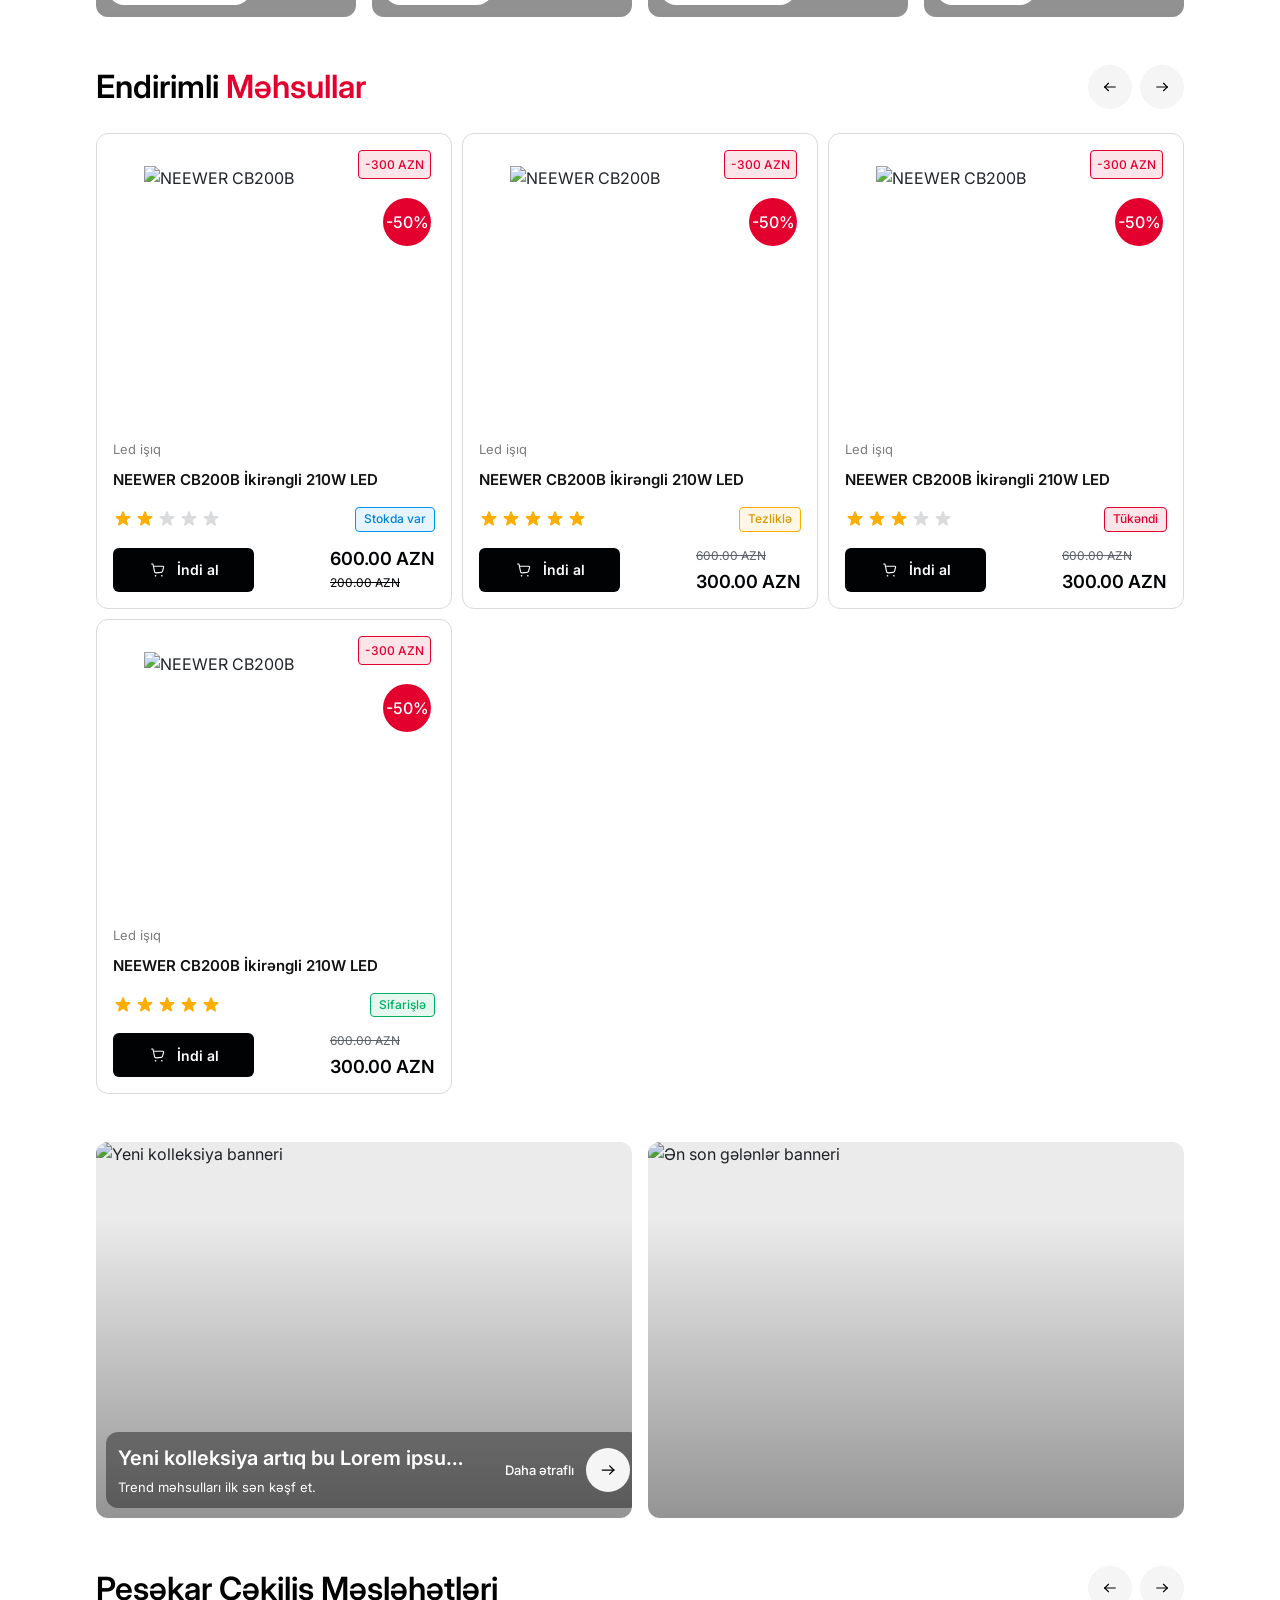
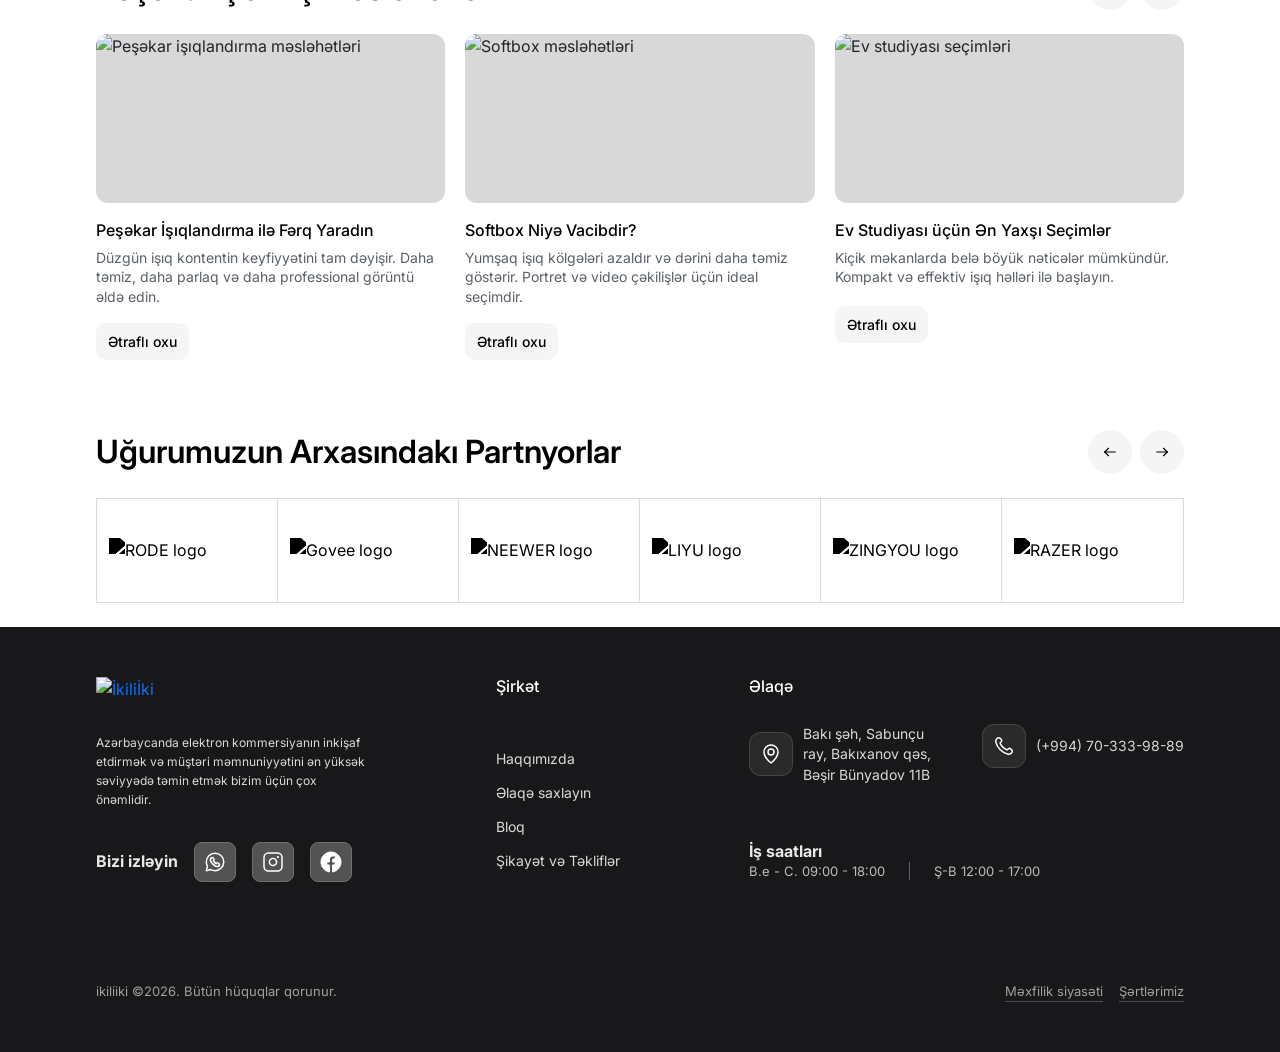
==== commit 7c7abf16: "menu fixed" ====
--- a/index.html
+++ b/index.html
@@ -263,10 +263,16 @@
 
                         <!-- Card 1 -->
                         <div class="products__card">
+
+                            <div class="badget">
+                                <span>EDV daxil</span>
+                            </div>
+
                             <div class="products__img-wrap">
                                 <img loading="lazy" decoding="async" class="products__img"
                                     src="assets/images/932a5c73d09bcfdf84ce95ddccce7e37fd0dcb29.png"
                                     alt="NEEWER CB200B" />
+
                             </div>
 
 
--- a/assets/css/style.css
+++ b/assets/css/style.css
@@ -165,6 +165,17 @@
 }
 .products__card:last-child {
   border-right: none;
+}
+.products__card .badget {
+  position: absolute;
+  top: 12px;
+  left: 12px;
+  padding: 2px 4px;
+  border-radius: 6px;
+  border: 1px outset black;
+}
+.products__card .badget span {
+  font-weight: 600;
 }
 .products__img-wrap {
   width: 100%;
@@ -2966,12 +2977,29 @@
 header .mega-menu {
   position: absolute;
   top: 100%;
-  left: 10%;
+  left: 15%;
   background: #fff;
   display: none;
   box-shadow: 0 4px 10px rgba(0, 0, 0, 0.1);
   cursor: pointer;
 }
+header .mega-menu svg {
+  width: 24px;
+  height: 24px;
+}
+header .mega-menu .level-1 {
+  height: 460px;
+  overflow-y: scroll;
+  scrollbar-width: none;
+}
+header .mega-menu .level-2 {
+  height: 460px;
+}
+header .mega-menu .level-2 .overflow-div {
+  overflow-y: scroll;
+  height: 460px;
+  scrollbar-width: none;
+}
 header .mega-menu ul {
   list-style: none;
   padding: 0;
@@ -2984,13 +3012,13 @@
   display: block;
 }
 header .mega-menu .has-submenu {
+  padding: 0 0px;
+}
+header .mega-menu .has-submenu-menu-item {
+  display: flex;
+  align-items: center;
+  gap: 10px;
   padding: 16px;
-}
-header .mega-menu .has-submenu-menu-item {
-  display: flex;
-  align-items: center;
-  gap: 10px;
-  padding: 12px;
 }
 header .mega-menu .has-submenu-menu-item:hover {
   border-radius: 6px;
@@ -3015,17 +3043,20 @@
   display: none;
   border-left: 1px solid #eee;
   box-shadow: 4px 0 10px rgba(0, 0, 0, 0.05);
-  padding: 16px;
-}
-header .mega-menu .has-submenu .submenu:hover .has-card .product-card {
+}
+header .mega-menu .has-submenu .submenu .has-card {
+  min-width: 350px;
+}
+header .mega-menu .has-submenu .submenu .has-card:hover .product-card {
   display: block;
+  top: -16px;
 }
 header .mega-menu .has-submenu .submenu .has-card-menu-item {
   display: flex;
   align-items: center;
   gap: 10px;
   min-width: 300px;
-  padding: 12px;
+  padding: 16px;
 }
 header .mega-menu .has-submenu .submenu .has-card-menu-item:hover {
   border-radius: 6px;
@@ -3035,13 +3066,13 @@
   color: #010203;
   font-size: 16px;
   font-style: normal;
-  font-weight: 500;
+  font-weight: 600;
   line-height: normal;
   text-transform: capitalize;
   text-wrap: nowrap;
 }
 header .mega-menu .has-submenu .submenu .has-card-menu-item .arrow-icon {
-  margin-top: auto;
+  margin-left: auto;
 }
 header .mega-menu .has-submenu .submenu .has-card .product-card {
   position: absolute;
@@ -3055,6 +3086,7 @@
   border-left: 1px solid #eee;
   text-align: center;
   min-height: 100%;
+  margin-top: 16px;
 }
 header .offcanvas-menu-button {
   padding: 10px 12px;
@@ -3086,7 +3118,7 @@
   height: 100%;
   background: rgba(0, 0, 0, 0.5);
   display: none;
-  z-index: 998;
+  z-index: 9;
 }
 
 .is-active {
@@ -3133,6 +3165,9 @@
 }
 .is-sticky .header-actions .btn-group .dropdown-toggle {
   color: #000;
+}
+.is-sticky .mega-menu {
+  z-index: 9999;
 }
 
 .footer {
@@ -5472,7 +5507,6 @@
 }
 .blog-detail__content ul {
   margin: 0;
-  padding-left: 1.2rem;
 }
 .blog-detail__content .blog-detail__type {
   display: flex;
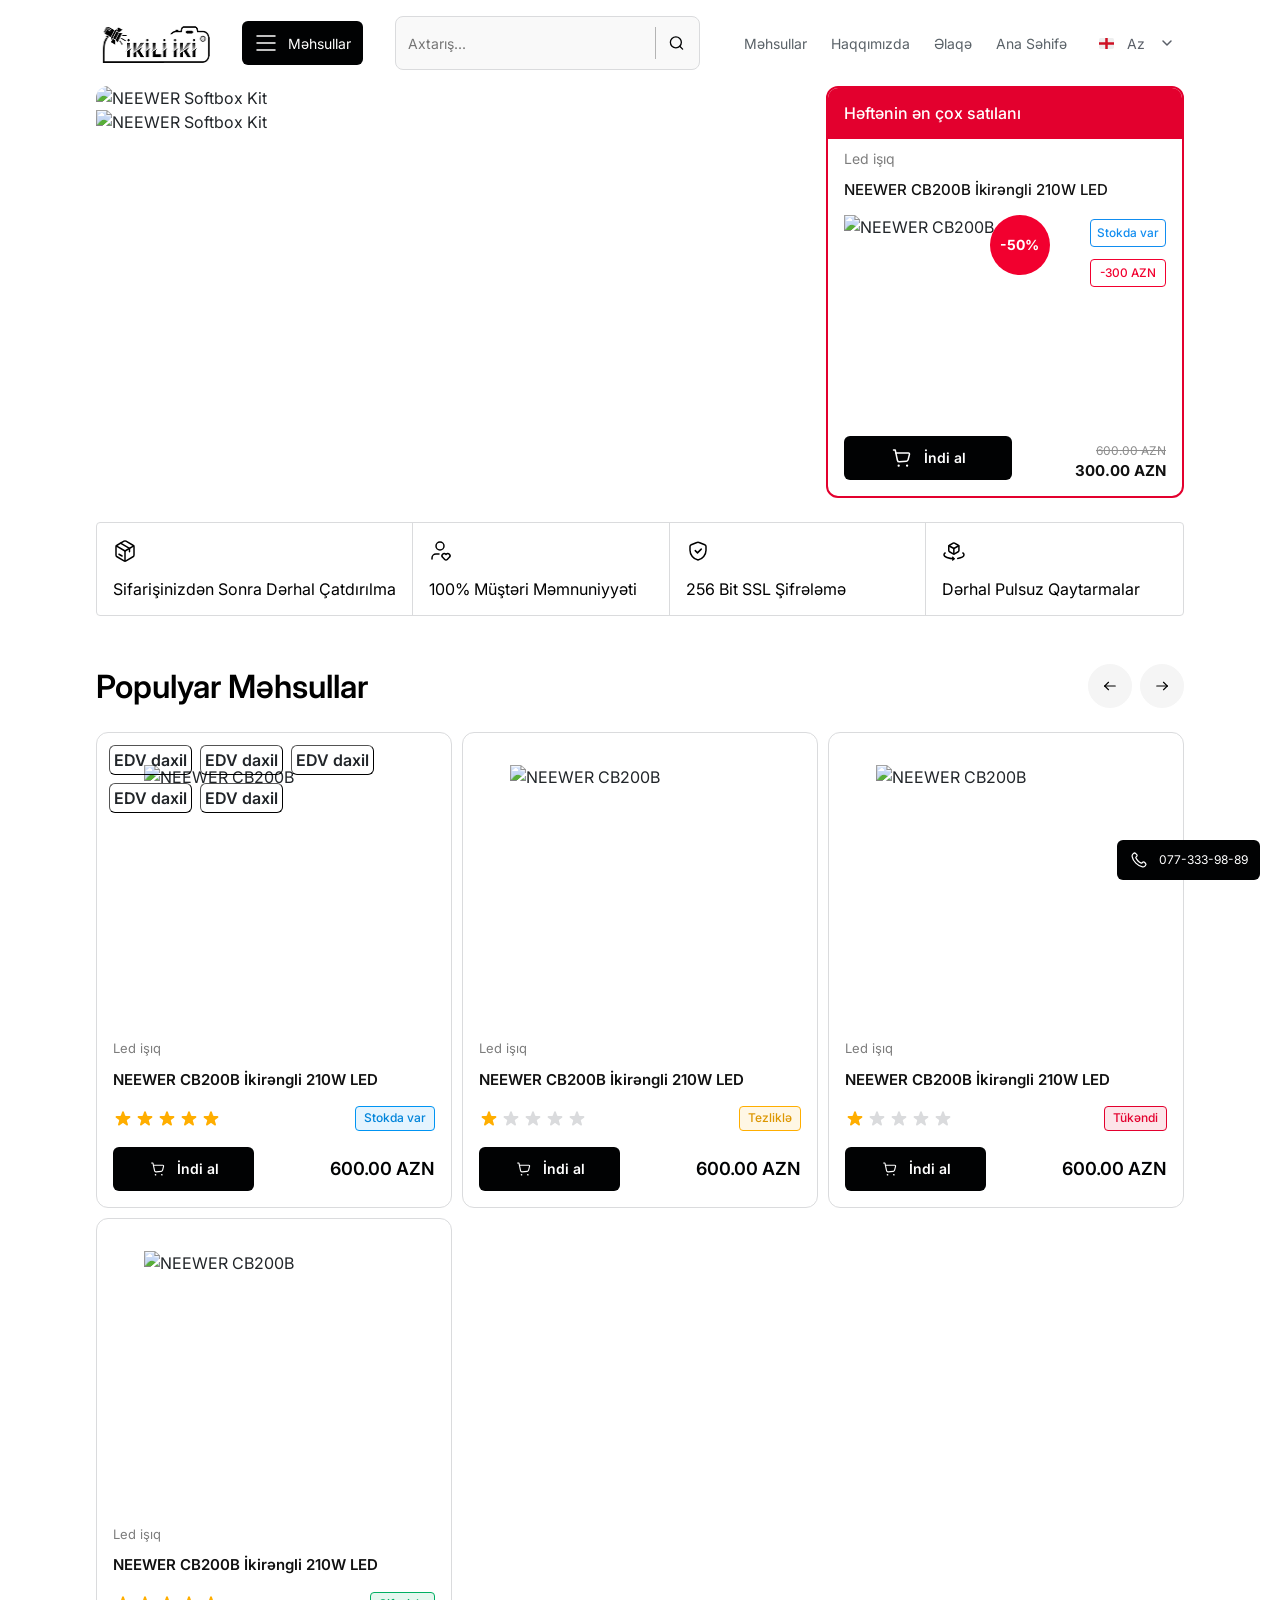
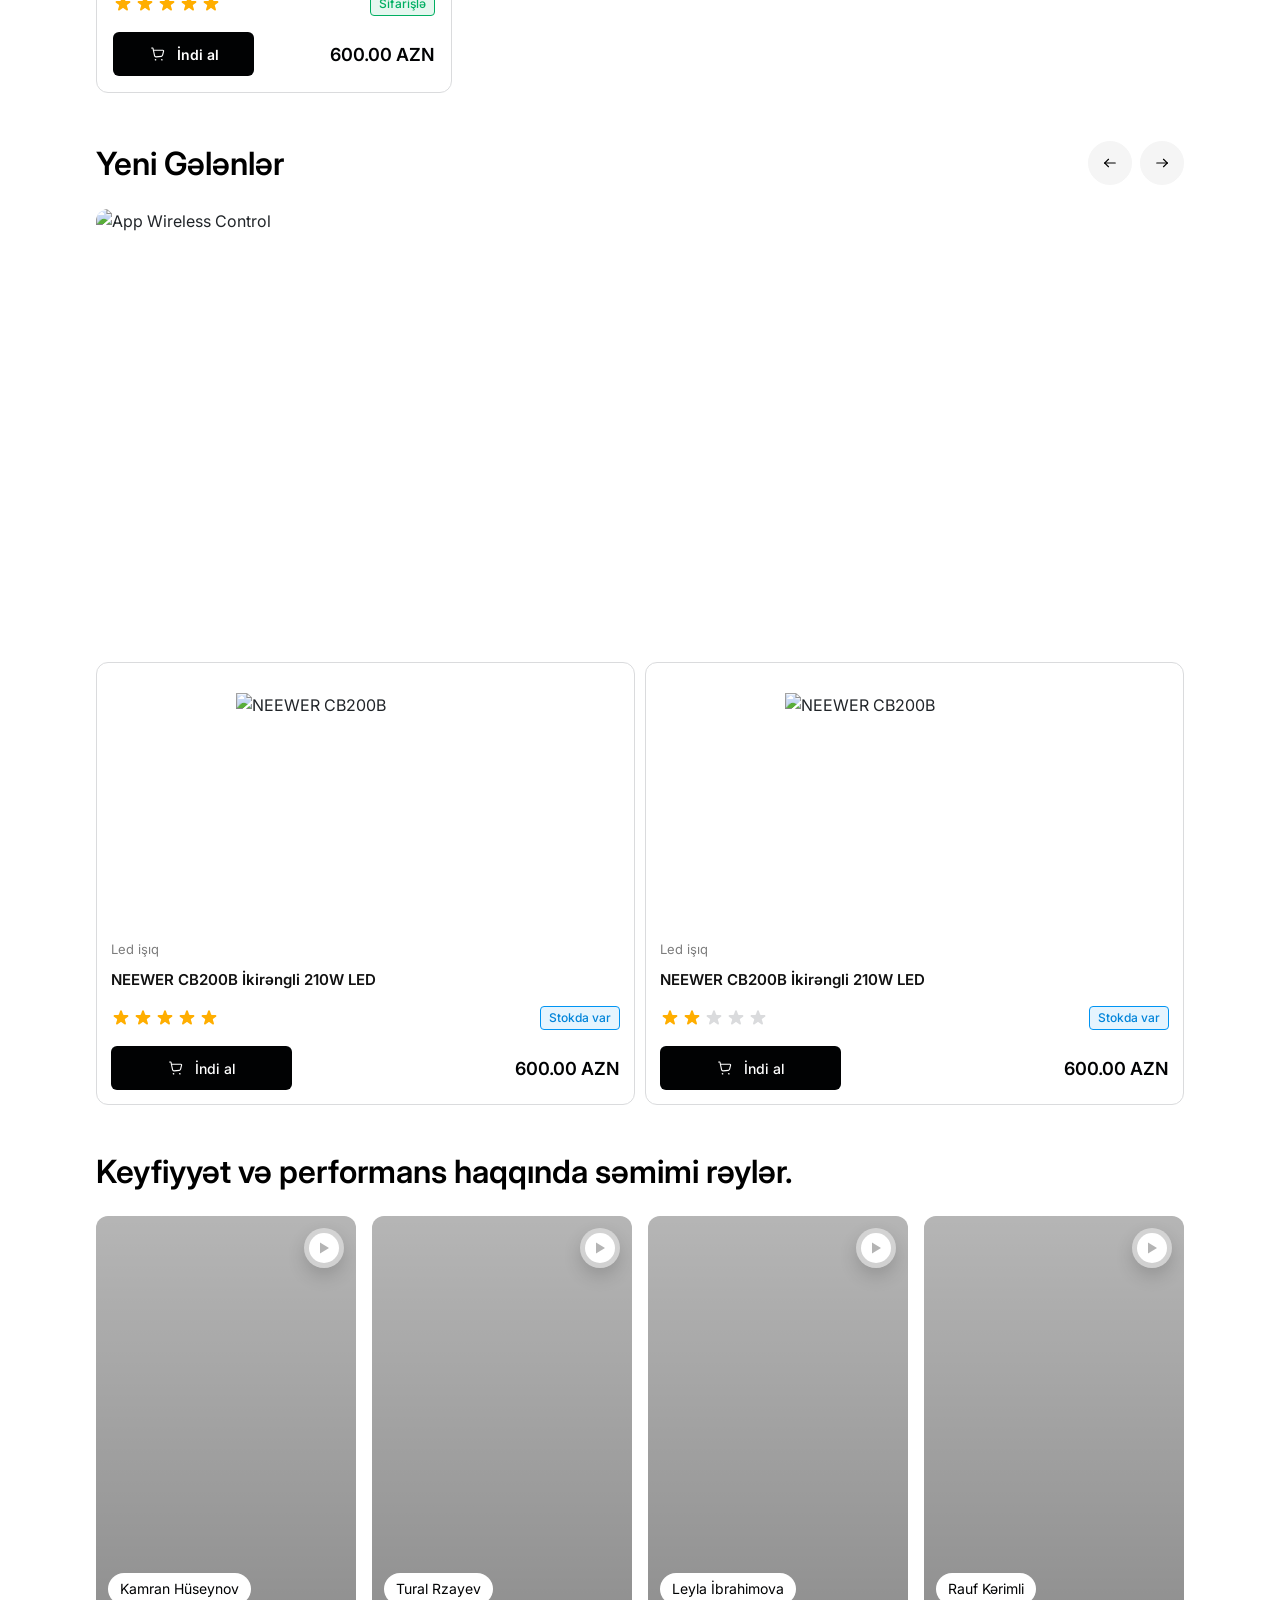
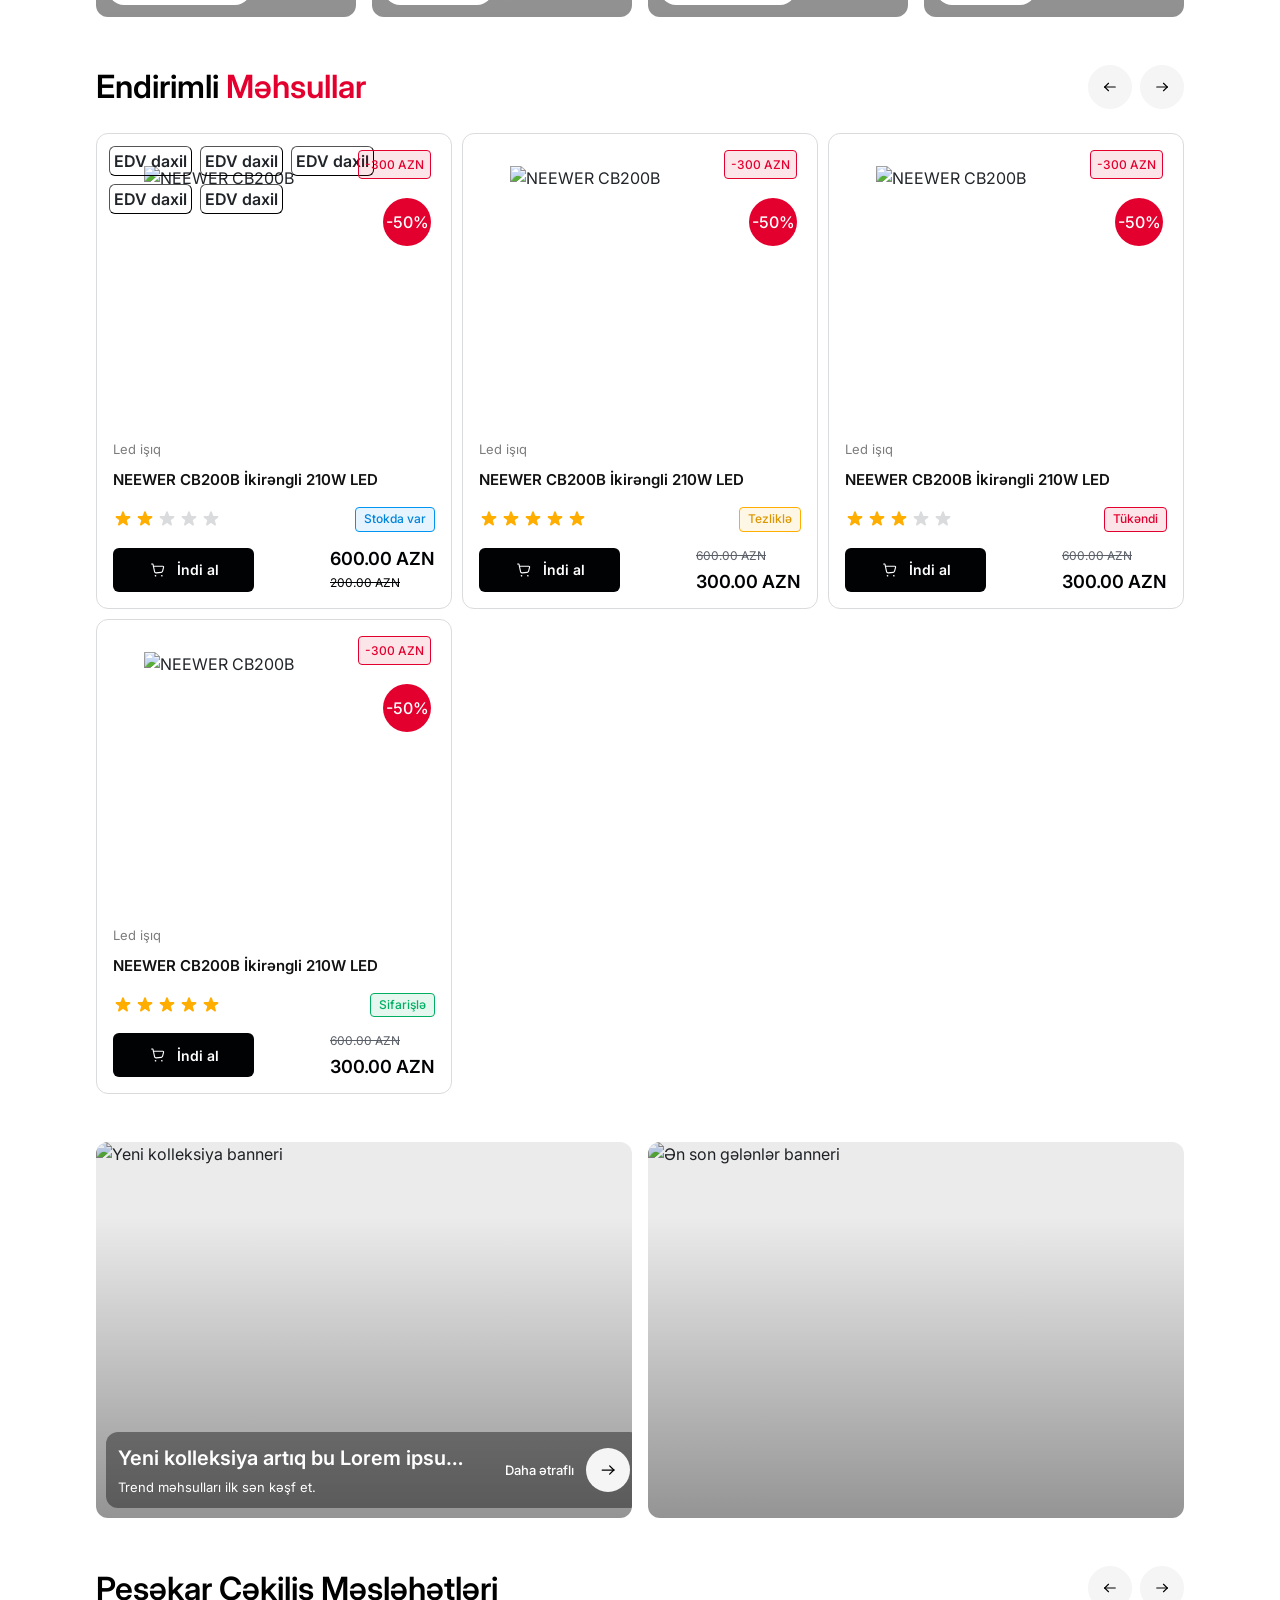
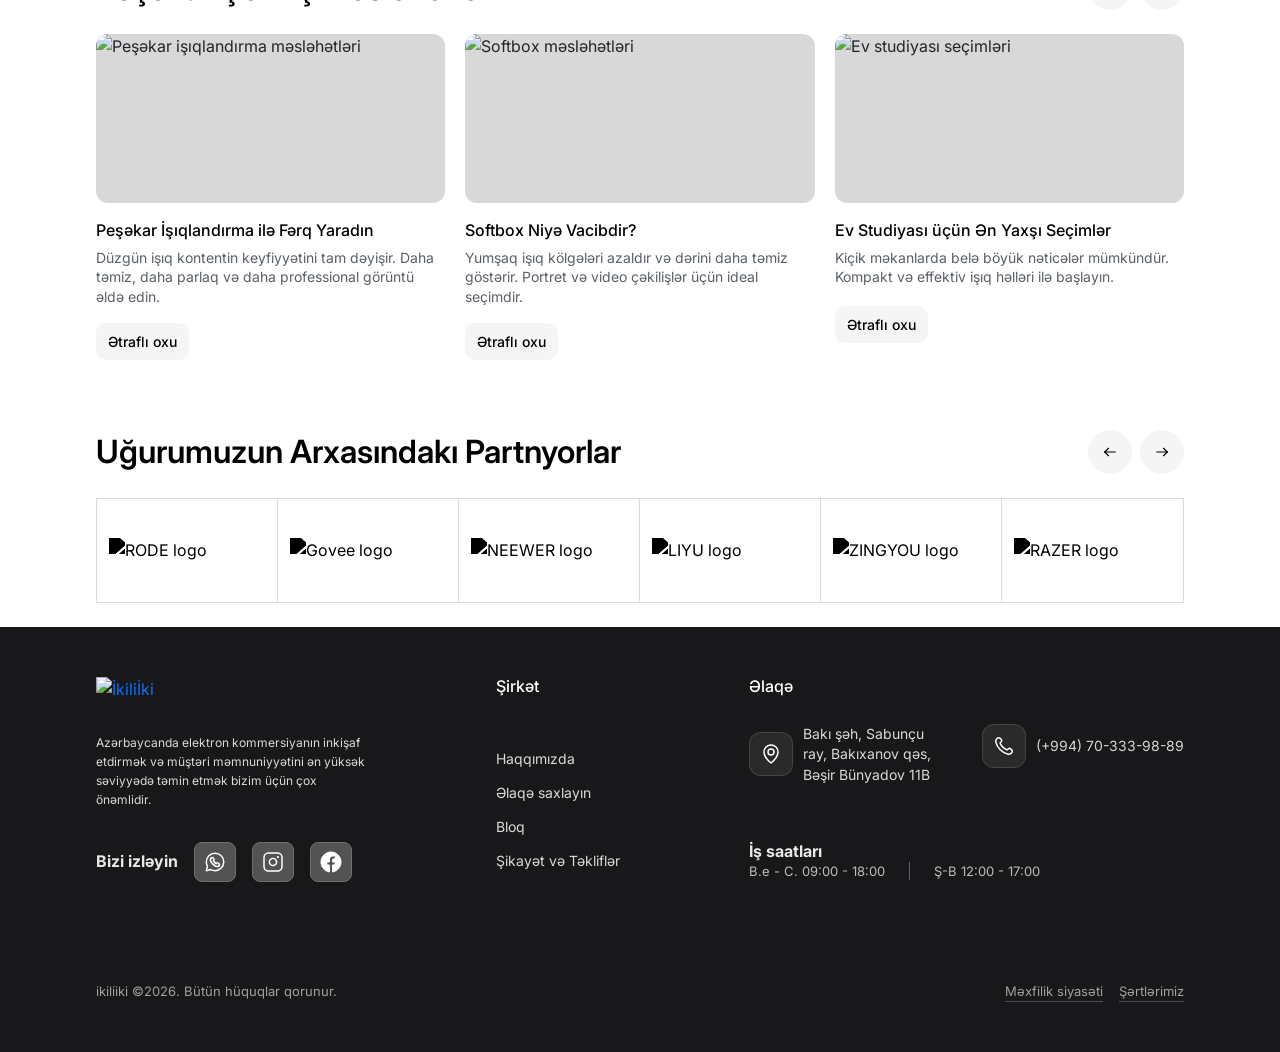
==== commit 78fbcb80: "bagets" ====
--- a/index.html
+++ b/index.html
@@ -264,9 +264,30 @@
                         <!-- Card 1 -->
                         <div class="products__card">
 
-                            <div class="badget">
-                                <span>EDV daxil</span>
-                            </div>
+                            <div class="card-badget-container">
+
+                                <div class="badget">
+                                    <span>EDV daxil</span>
+                                </div>
+
+                                <div class="badget">
+                                    <span>EDV daxil</span>
+                                </div>
+
+                                <div class="badget">
+                                    <span>EDV daxil</span>
+                                </div>
+
+                                <div class="badget">
+                                    <span>EDV daxil</span>
+                                </div>
+
+                                <div class="badget">
+                                    <span>EDV daxil</span>
+                                </div>
+
+                            </div>
+
 
                             <div class="products__img-wrap">
                                 <img loading="lazy" decoding="async" class="products__img"
@@ -828,6 +849,29 @@
 
                         <!-- * Card 1 * -->
                         <div class="products__card">
+                            <div class="card-badget-container">
+
+                                <div class="badget">
+                                    <span>EDV daxil</span>
+                                </div>
+
+                                <div class="badget">
+                                    <span>EDV daxil</span>
+                                </div>
+
+                                <div class="badget">
+                                    <span>EDV daxil</span>
+                                </div>
+
+                                <div class="badget">
+                                    <span>EDV daxil</span>
+                                </div>
+
+                                <div class="badget">
+                                    <span>EDV daxil</span>
+                                </div>
+
+                            </div>
                             <div class="products__img-wrap">
                                 <img loading="lazy" decoding="async" class="products__img"
                                     src="assets/images/aab16cae23c7ca205e773a150d533e075c77f81f.png"
--- a/assets/css/style.css
+++ b/assets/css/style.css
@@ -166,15 +166,22 @@
 .products__card:last-child {
   border-right: none;
 }
-.products__card .badget {
+.products__card .card-badget-container {
   position: absolute;
   top: 12px;
   left: 12px;
+  right: 12px;
+  display: flex;
+  align-items: center;
+  flex-wrap: wrap;
+  gap: 8px;
+}
+.products__card .card-badget-container .badget {
   padding: 2px 4px;
   border-radius: 6px;
   border: 1px outset black;
 }
-.products__card .badget span {
+.products__card .card-badget-container .badget span {
   font-weight: 600;
 }
 .products__img-wrap {
@@ -2848,7 +2855,7 @@
   z-index: 1000;
 }
 header .logo {
-  min-width: 110px;
+  width: 110px;
   height: 44px;
 }
 header .logo img {
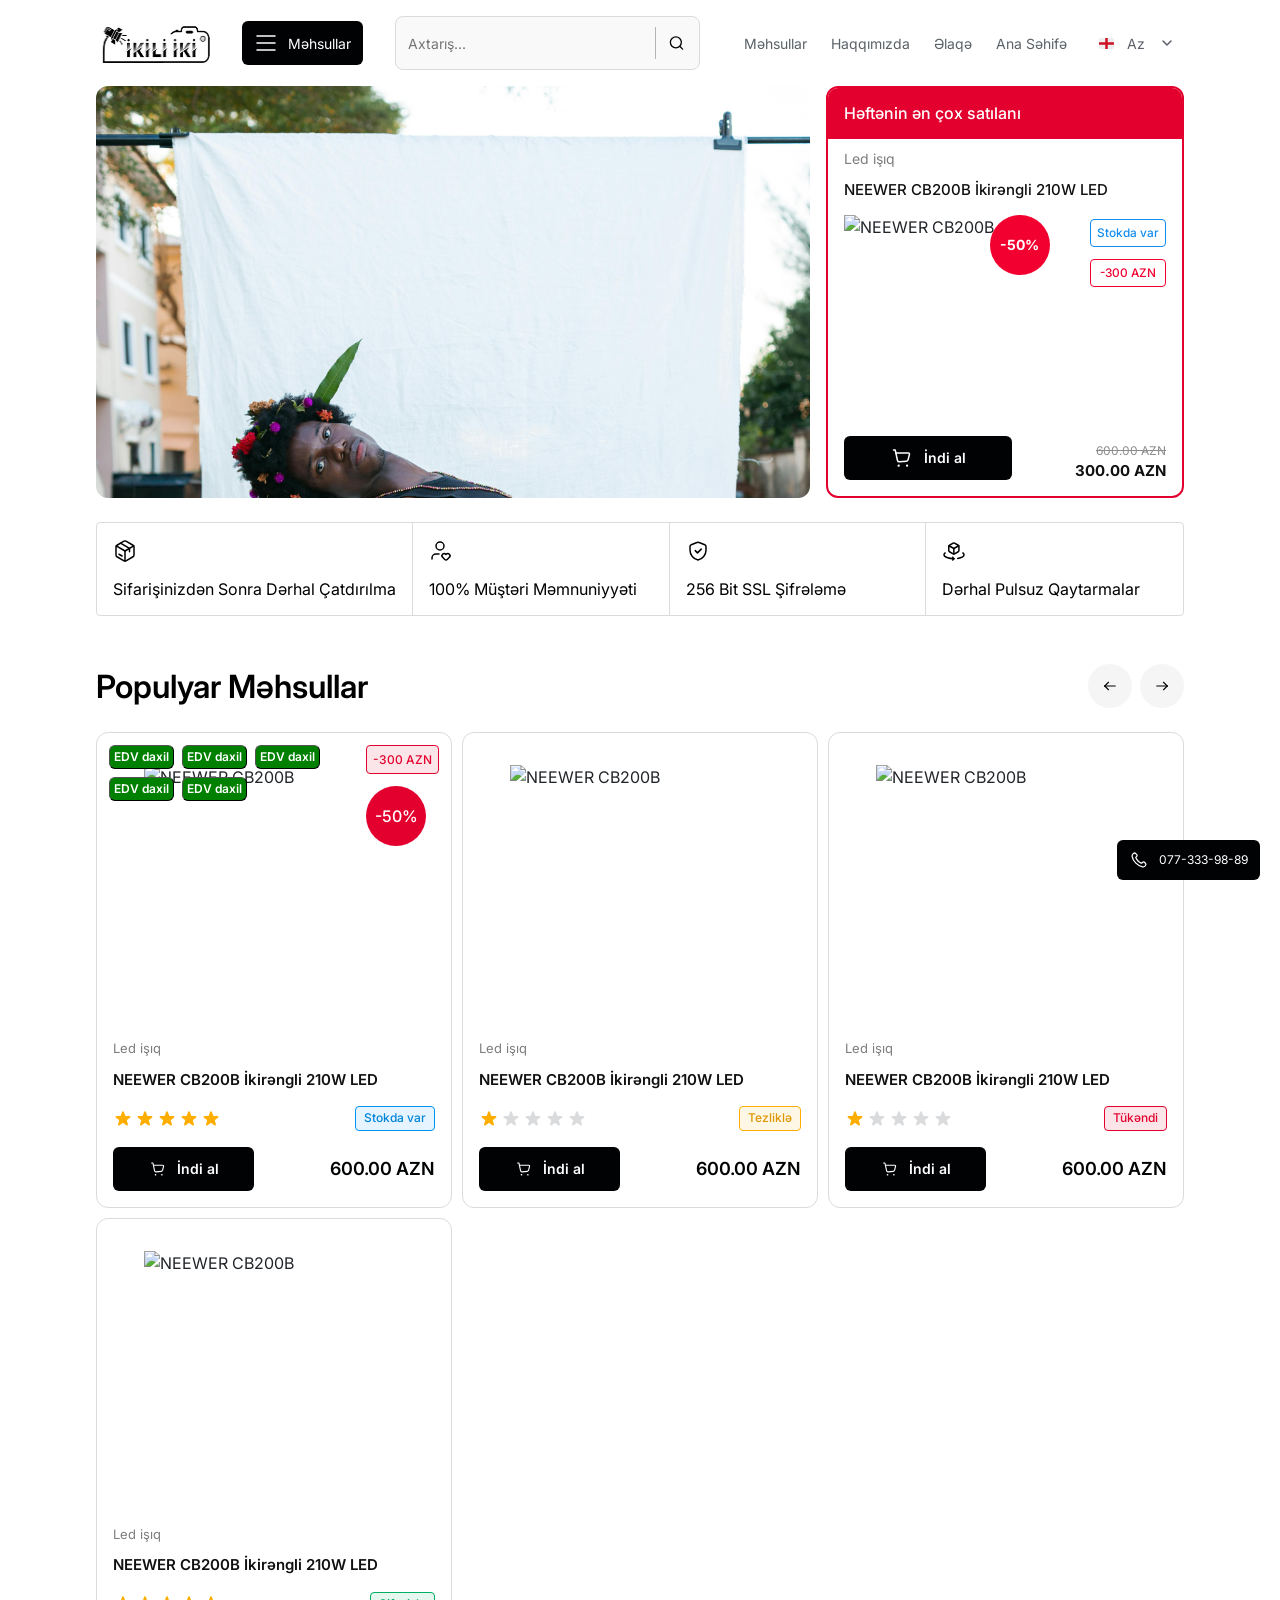
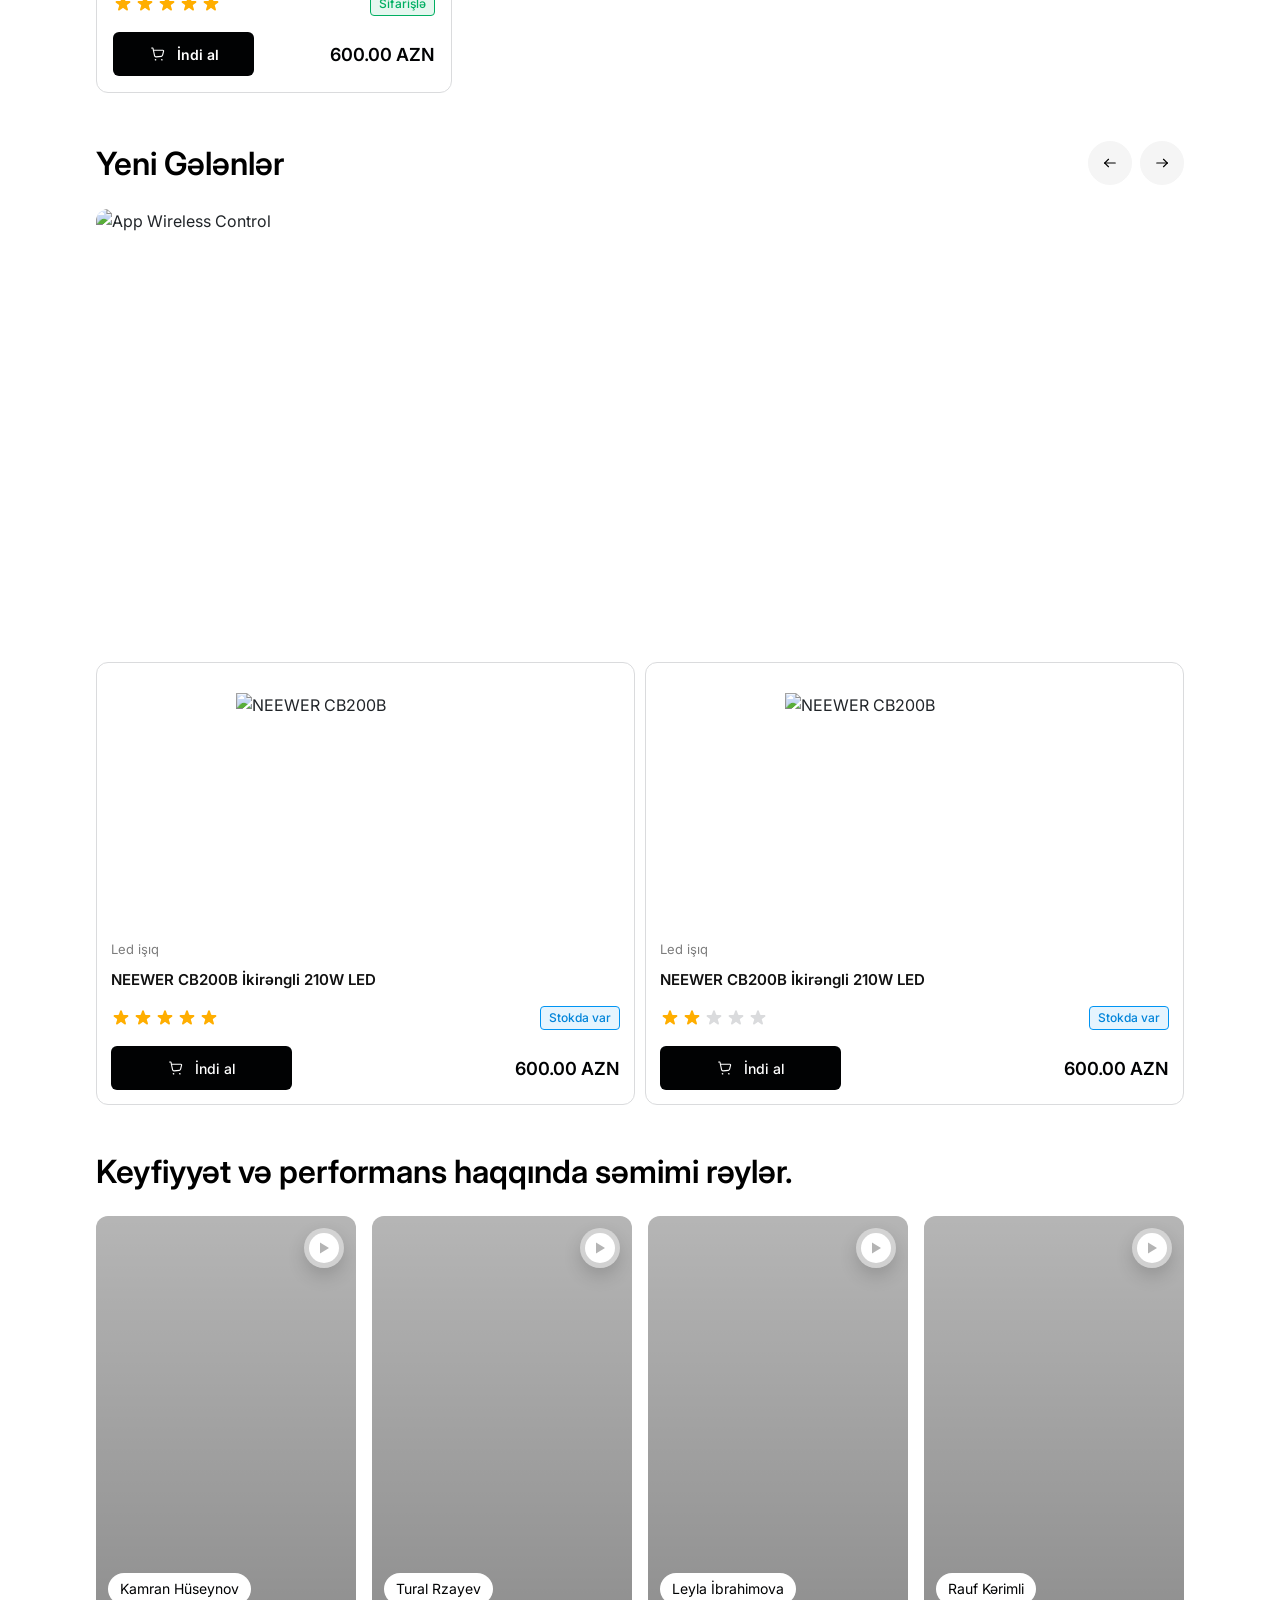
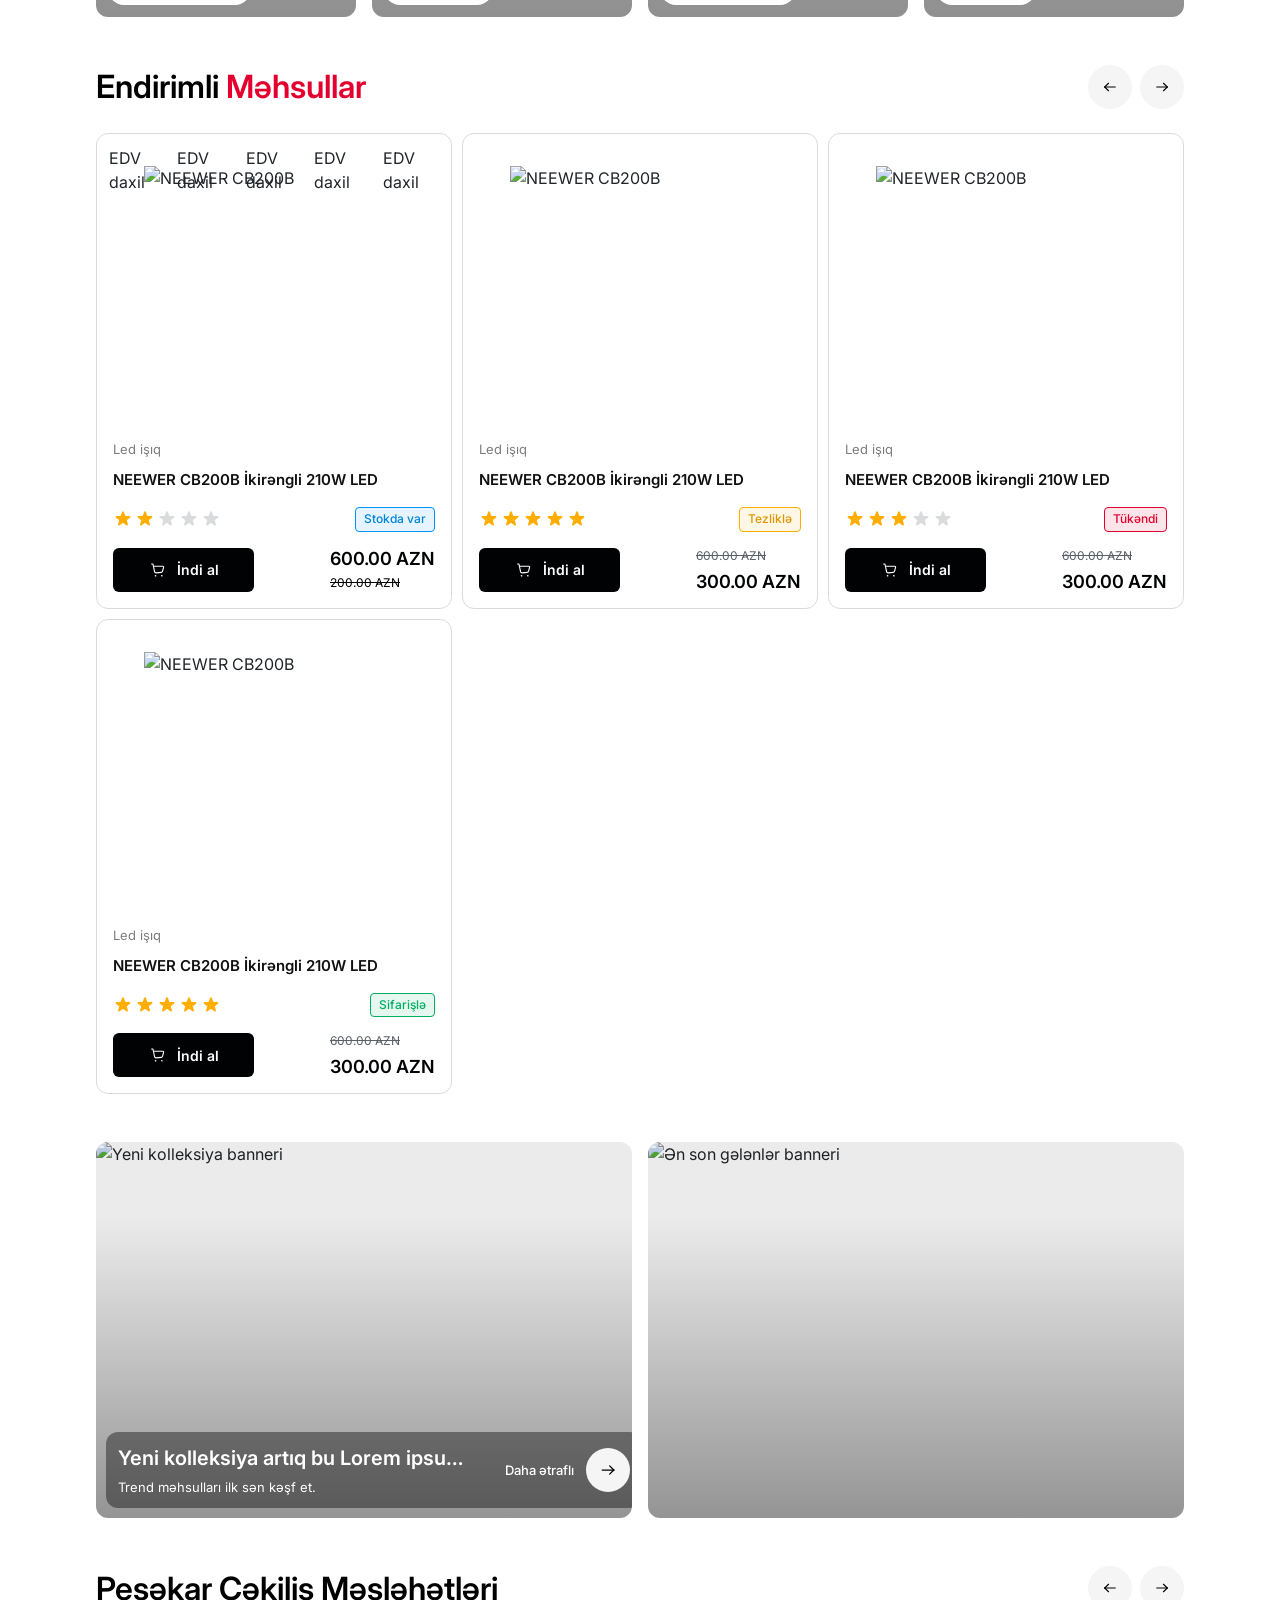
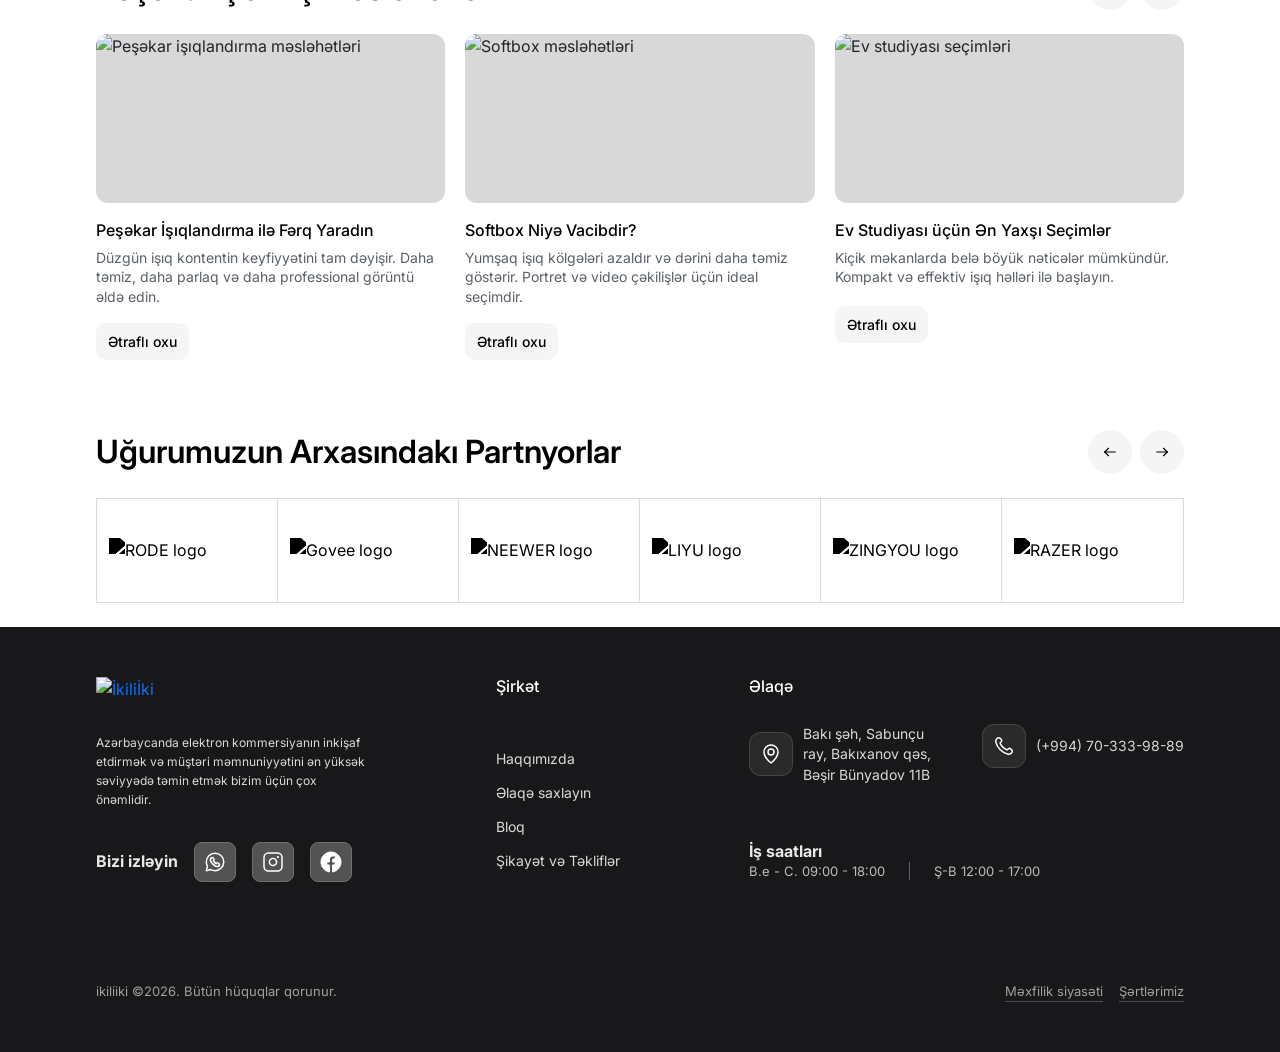
==== commit 251ff0bf: "product card banners" ====
--- a/index.html
+++ b/index.html
@@ -72,7 +72,7 @@
                             <div class="swiper-wrapper">
                                 <div class="swiper-slide">
                                     <img loading="lazy" decoding="async" class="hero__banner-img"
-                                        src="assets/images/cea975b6ca09f62abcdcf15189bfbef5c8f2d111.jpg"
+                                        src="assets/images/pexels.jpg"
                                         alt="NEEWER Softbox Kit" />
                                 </div>
                                 <div class="swiper-slide">
@@ -261,33 +261,50 @@
 
                     <div class="products__grid content-section__body">
 
+                        <!-- new badgets here -->
                         <!-- Card 1 -->
                         <div class="products__card">
 
                             <div class="card-badget-container">
 
-                                <div class="badget">
-                                    <span>EDV daxil</span>
-                                </div>
-
-                                <div class="badget">
-                                    <span>EDV daxil</span>
-                                </div>
-
-                                <div class="badget">
-                                    <span>EDV daxil</span>
-                                </div>
-
-                                <div class="badget">
-                                    <span>EDV daxil</span>
-                                </div>
-
-                                <div class="badget">
-                                    <span>EDV daxil</span>
-                                </div>
-
-                            </div>
-
+                                <div class="left-side-badgets">
+
+                                    <div class="badget">
+                                        <span>EDV daxil</span>
+                                    </div>
+
+                                    <div class="badget">
+                                        <span>EDV daxil</span>
+                                    </div>
+
+                                    <div class="badget">
+                                        <span>EDV daxil</span>
+                                    </div>
+
+                                    <div class="badget">
+                                        <span>EDV daxil</span>
+                                    </div>
+
+                                    <div class="badget">
+                                        <span>EDV daxil</span>
+                                    </div>
+
+                                </div>
+
+                                <div class="right-side-badgets">
+
+                                    <div class="discount-amount-badget">
+                                        <span>-300 AZN</span>
+                                    </div>
+
+
+                                    <div class="discount-percent-badget">
+                                        <span>-50%</span>
+                                    </div>
+
+                                </div>
+
+                            </div>
 
                             <div class="products__img-wrap">
                                 <img loading="lazy" decoding="async" class="products__img"
--- a/assets/css/style.css
+++ b/assets/css/style.css
@@ -172,17 +172,68 @@
   left: 12px;
   right: 12px;
   display: flex;
+  align-items: flex-start;
+  gap: 12px;
+}
+.products__card .card-badget-container .left-side-badgets {
+  display: flex;
   align-items: center;
   flex-wrap: wrap;
   gap: 8px;
 }
-.products__card .card-badget-container .badget {
+.products__card .card-badget-container .left-side-badgets .badget {
   padding: 2px 4px;
   border-radius: 6px;
   border: 1px outset black;
-}
-.products__card .card-badget-container .badget span {
+  display: flex;
+  align-items: center;
+  justify-content: center;
+  background-color: green;
+}
+.products__card .card-badget-container .left-side-badgets .badget span {
   font-weight: 600;
+  font-size: 12px;
+  color: #fff;
+}
+.products__card .card-badget-container .right-side-badgets {
+  margin-left: auto;
+  display: flex;
+  flex-direction: column;
+  gap: 12px;
+}
+.products__card .card-badget-container .right-side-badgets .discount-amount-badget {
+  padding: 6px;
+  display: flex;
+  align-items: center;
+  justify-content: center;
+  text-wrap: nowrap;
+  border-radius: 4px;
+  border: 1px solid #E3002E;
+  background: rgba(227, 0, 46, 0.1);
+}
+.products__card .card-badget-container .right-side-badgets .discount-amount-badget span {
+  color: #E3002E;
+  font-size: 12px;
+  font-style: normal;
+  font-weight: 500;
+  line-height: normal;
+}
+.products__card .card-badget-container .right-side-badgets .discount-percent-badget {
+  padding: 6px;
+  display: flex;
+  align-items: center;
+  justify-content: center;
+  border-radius: 50%;
+  background: #E3002E;
+  width: 60px;
+  height: 60px;
+}
+.products__card .card-badget-container .right-side-badgets .discount-percent-badget span {
+  color: #FFF;
+  font-size: 16px;
+  font-style: normal;
+  font-weight: 500;
+  line-height: normal;
 }
 .products__img-wrap {
   width: 100%;
@@ -578,11 +629,15 @@
   gap: 1.5rem;
 }
 .arrivals__grid {
-  display: grid;
-  grid-template-columns: 32.8125rem minmax(0, 1fr);
+  display: flex;
   height: 27.6875rem;
   gap: 0.625rem;
   align-items: stretch;
+}
+@media only screen and (max-width: 1400px) {
+  .arrivals__grid {
+    flex-direction: column;
+  }
 }
 .arrivals__banner {
   width: 32.8125rem;
@@ -604,6 +659,7 @@
   border-radius: 0.75rem;
   overflow: hidden;
   box-shadow: none;
+  flex-grow: 1;
 }
 .arrivals__cards .products__card {
   display: flex;
@@ -619,7 +675,7 @@
   min-height: 0;
   box-shadow: none;
 }
-.arrivals__cards .products__card:nth-child(2n) {
+.arrivals__cards .products__card:nth-child(2) {
   border-right: none;
 }
 .arrivals__cards .products__card .products__img-wrap {
@@ -4758,48 +4814,6 @@
   position: relative;
   padding: 1rem !important;
 }
-.products-section--discount .products__card::before {
-  content: "-300 AZN";
-  position: absolute;
-  right: 1.25rem;
-  display: flex;
-  padding: 0.375rem;
-  justify-content: center;
-  align-items: center;
-  gap: 0.625rem;
-  border-radius: 0.25rem;
-  border: 1px solid #e3002e;
-  color: #e3002e;
-  background: rgba(227, 0, 46, 0.1);
-  font-size: 0.75rem;
-  font-style: normal;
-  font-weight: 500;
-  line-height: normal;
-  z-index: 2;
-}
-.products-section--discount .products__card::after {
-  content: "-50%";
-  position: absolute;
-  top: 4rem;
-  right: 1.25rem;
-  width: 3rem;
-  height: 3rem;
-  padding: 0;
-  border-radius: 50%;
-  background: #e3002e;
-  color: #ffffff;
-  display: flex;
-  justify-content: center;
-  align-items: center;
-  flex-direction: row;
-  gap: 0;
-  box-sizing: border-box;
-  aspect-ratio: 1/1;
-  font-size: 1rem;
-  font-weight: 500;
-  line-height: 1;
-  z-index: 2;
-}
 .products-section--discount .products__price {
   display: flex;
   justify-content: flex-start;
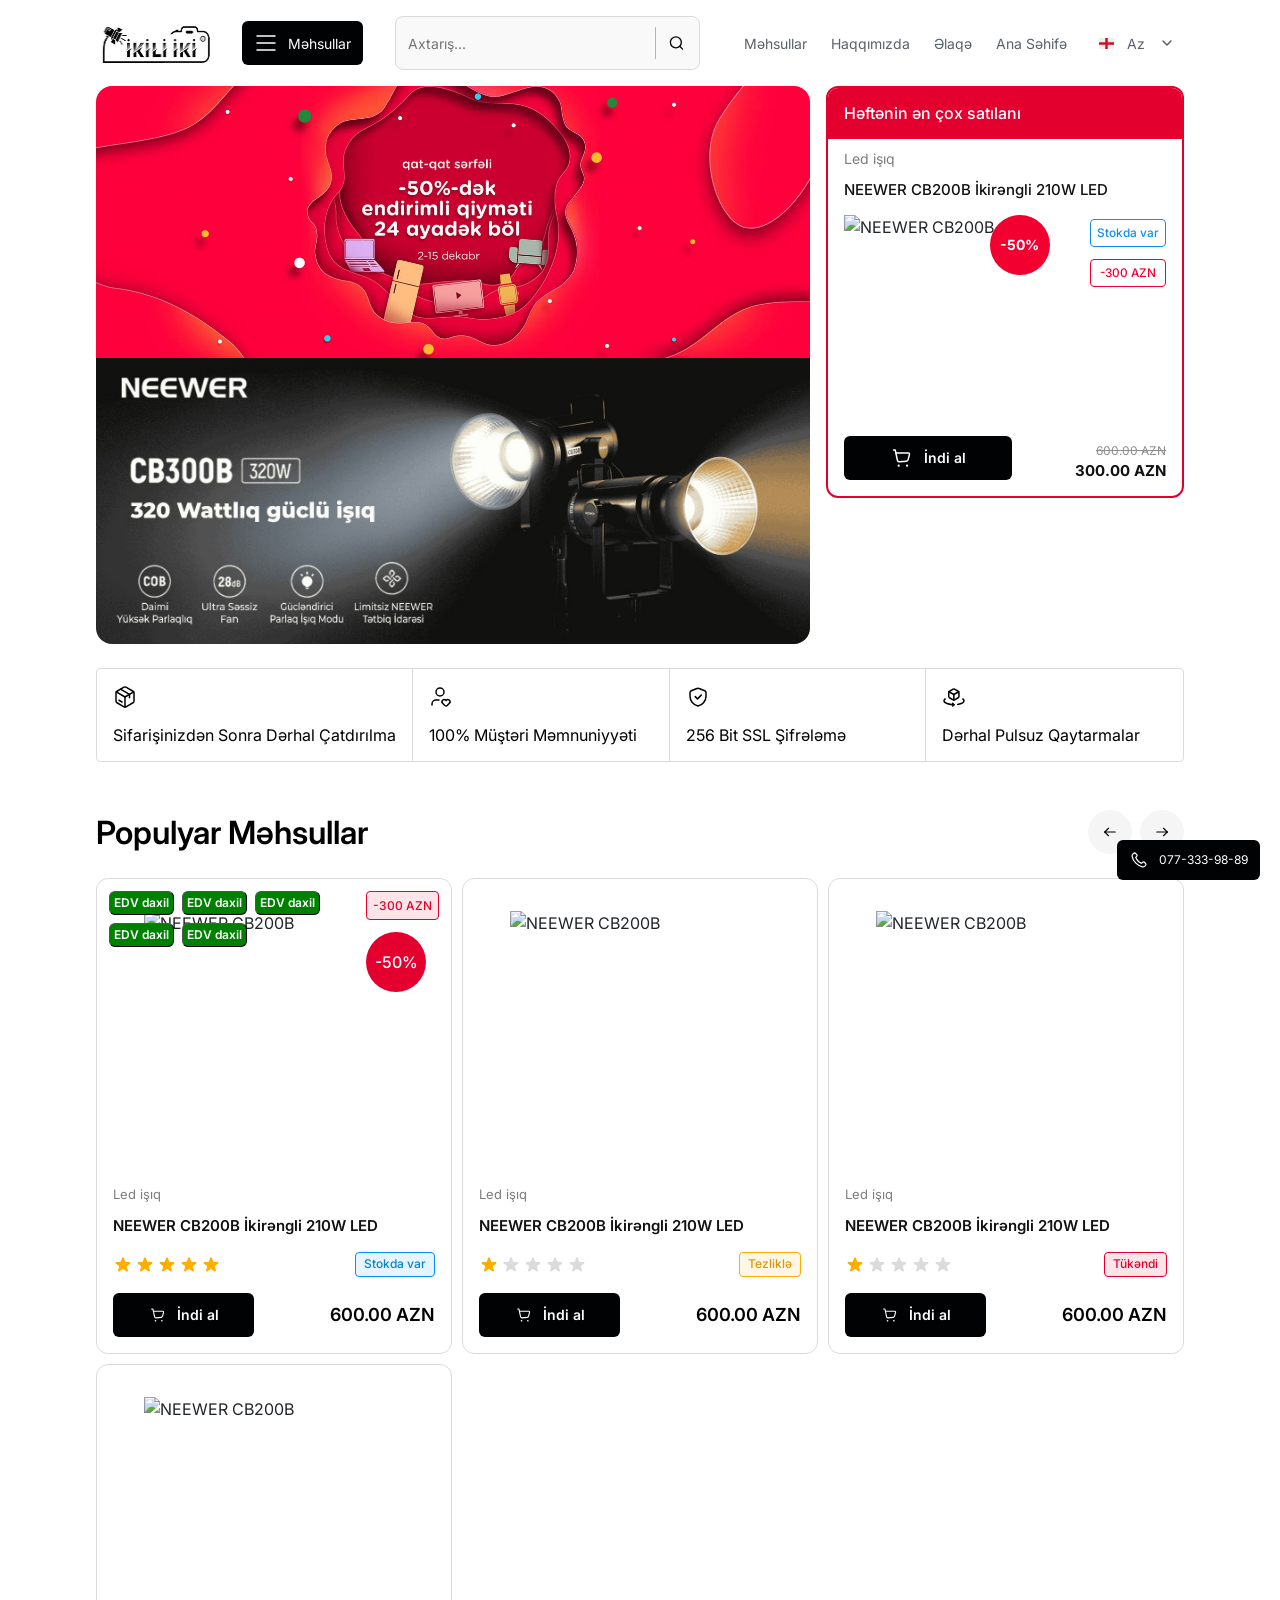
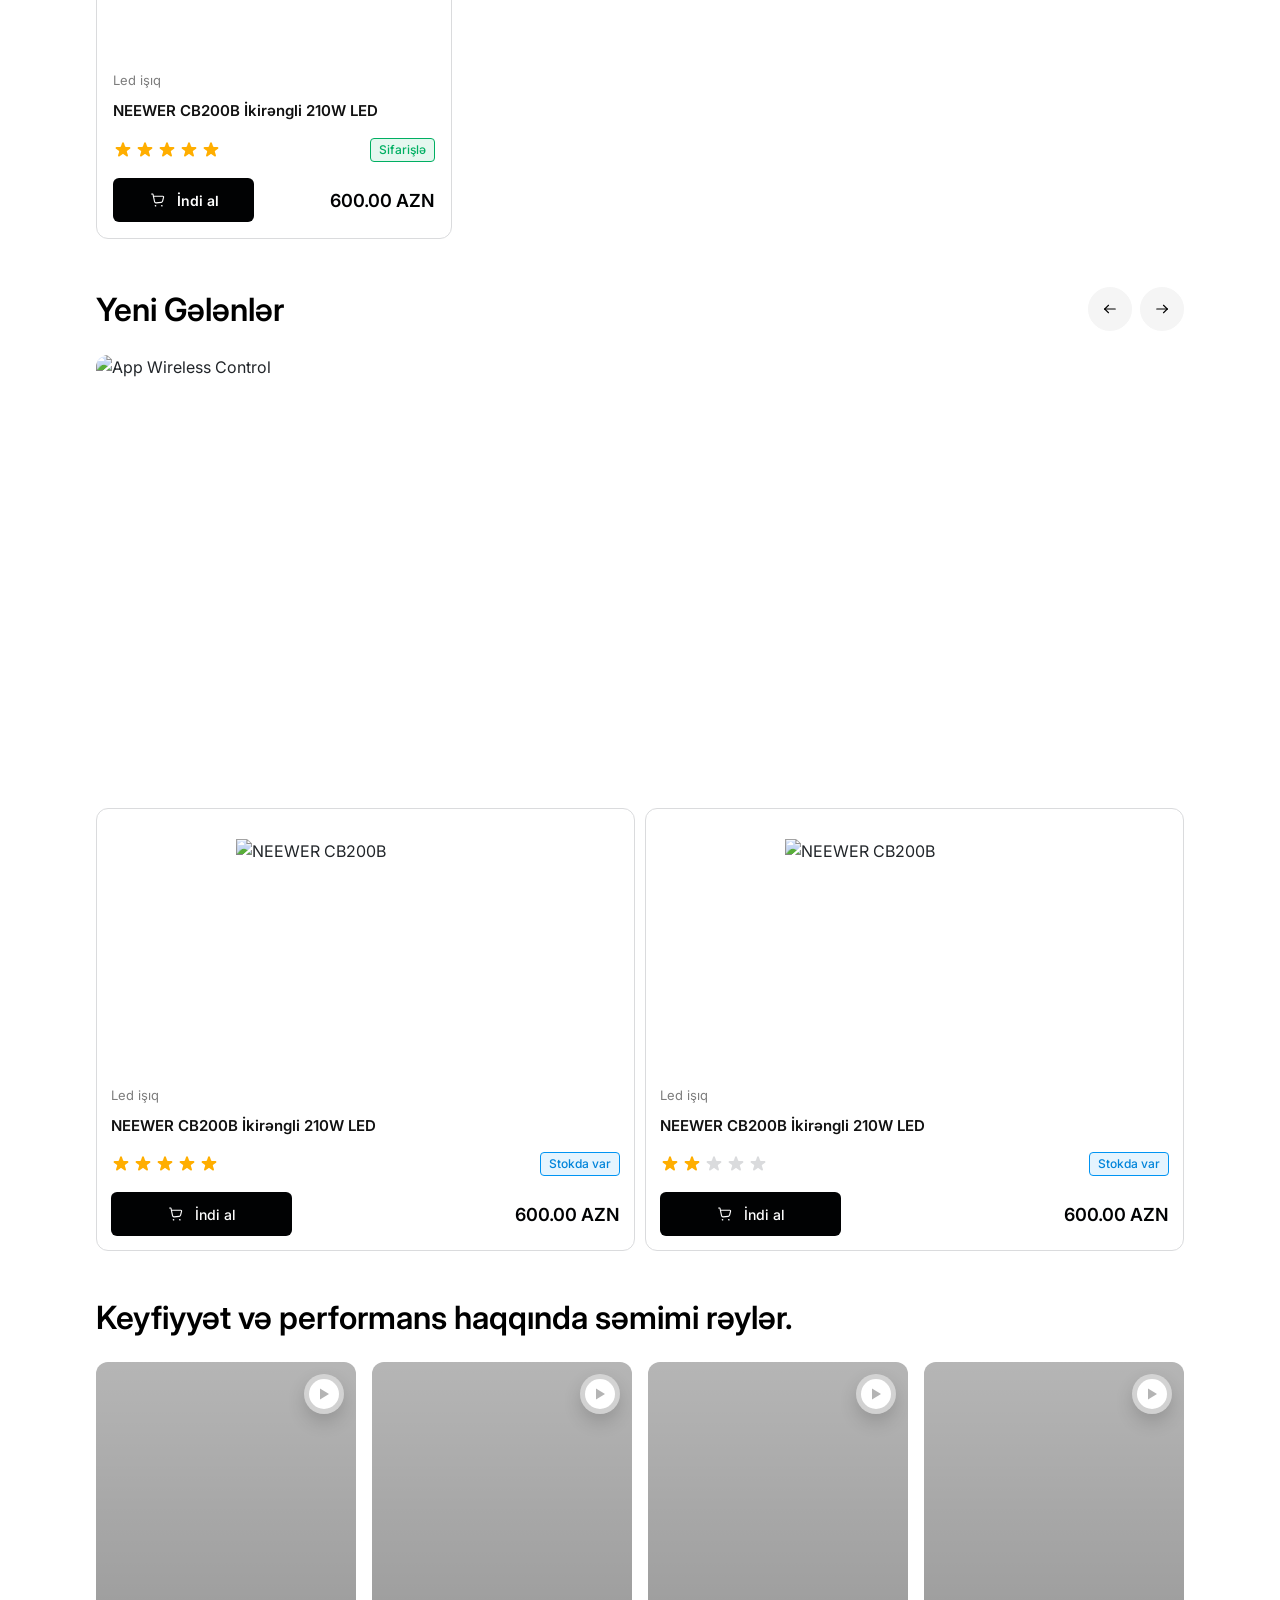
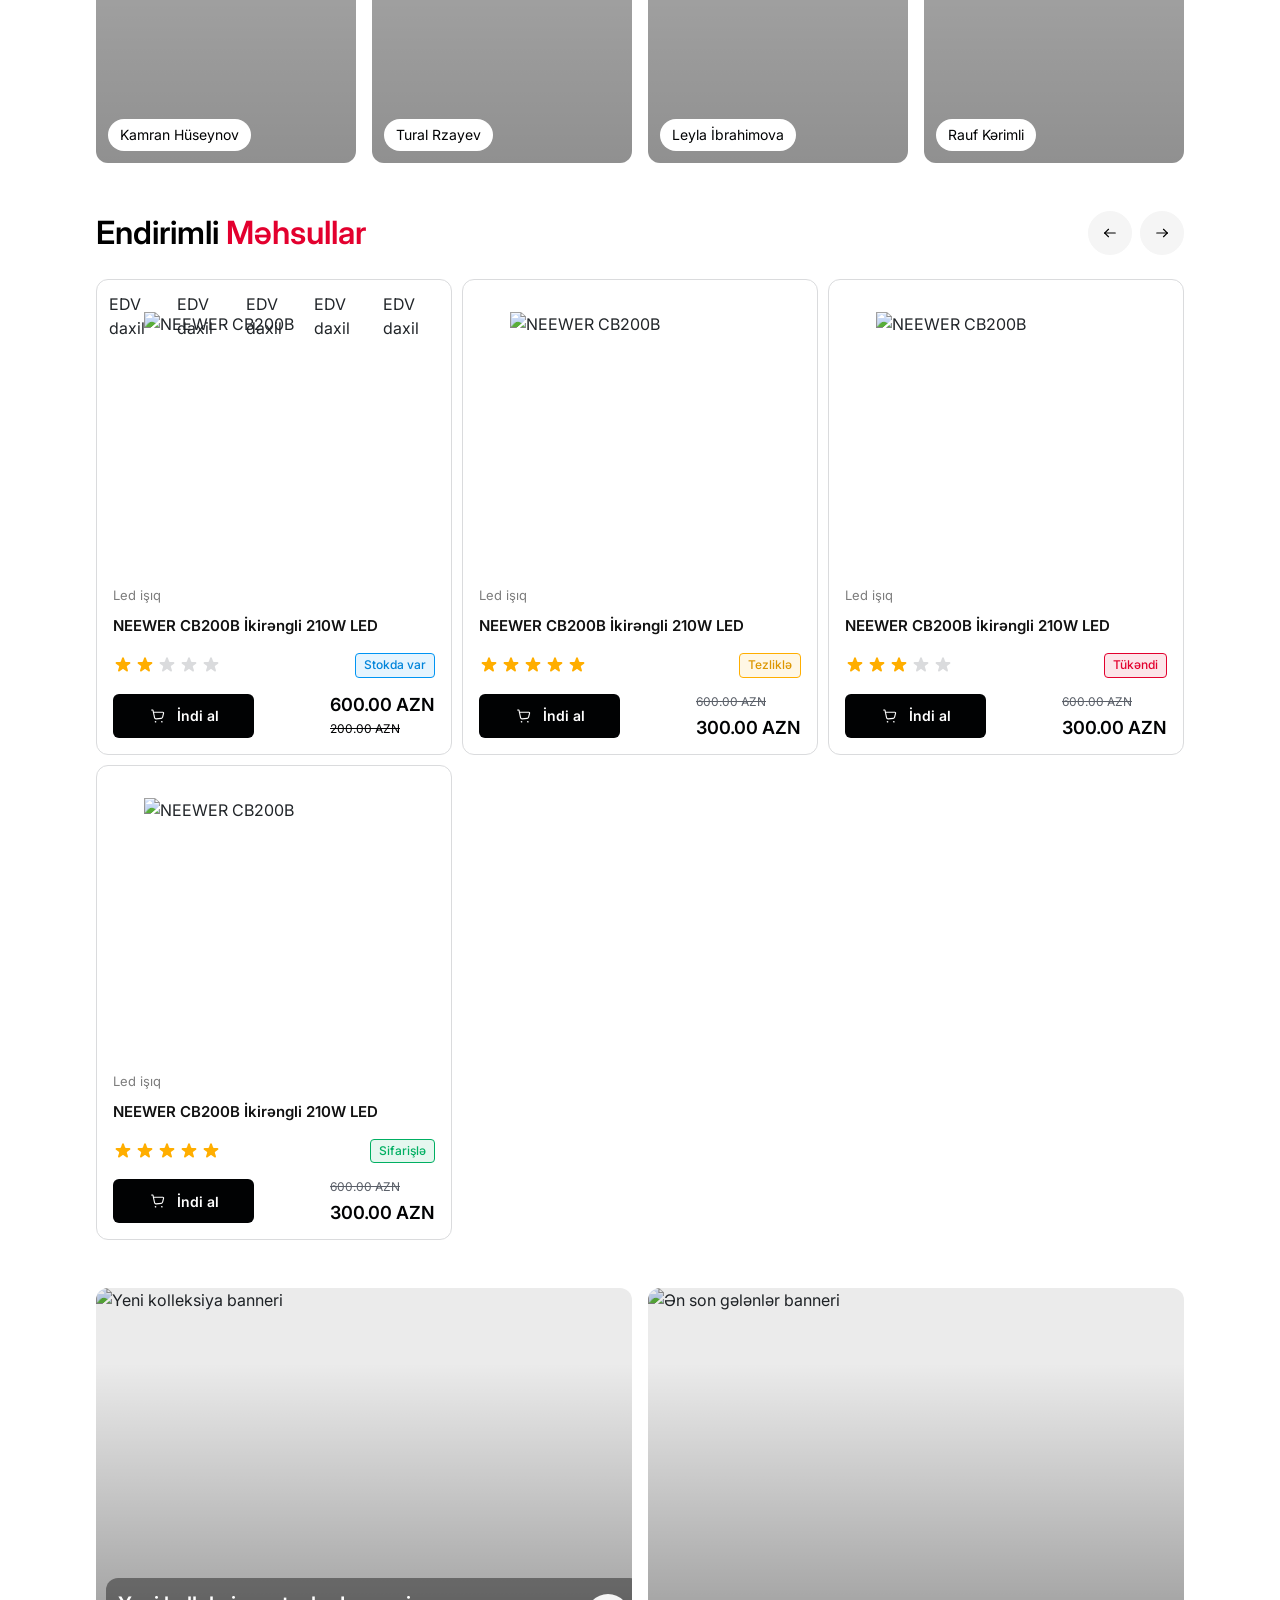
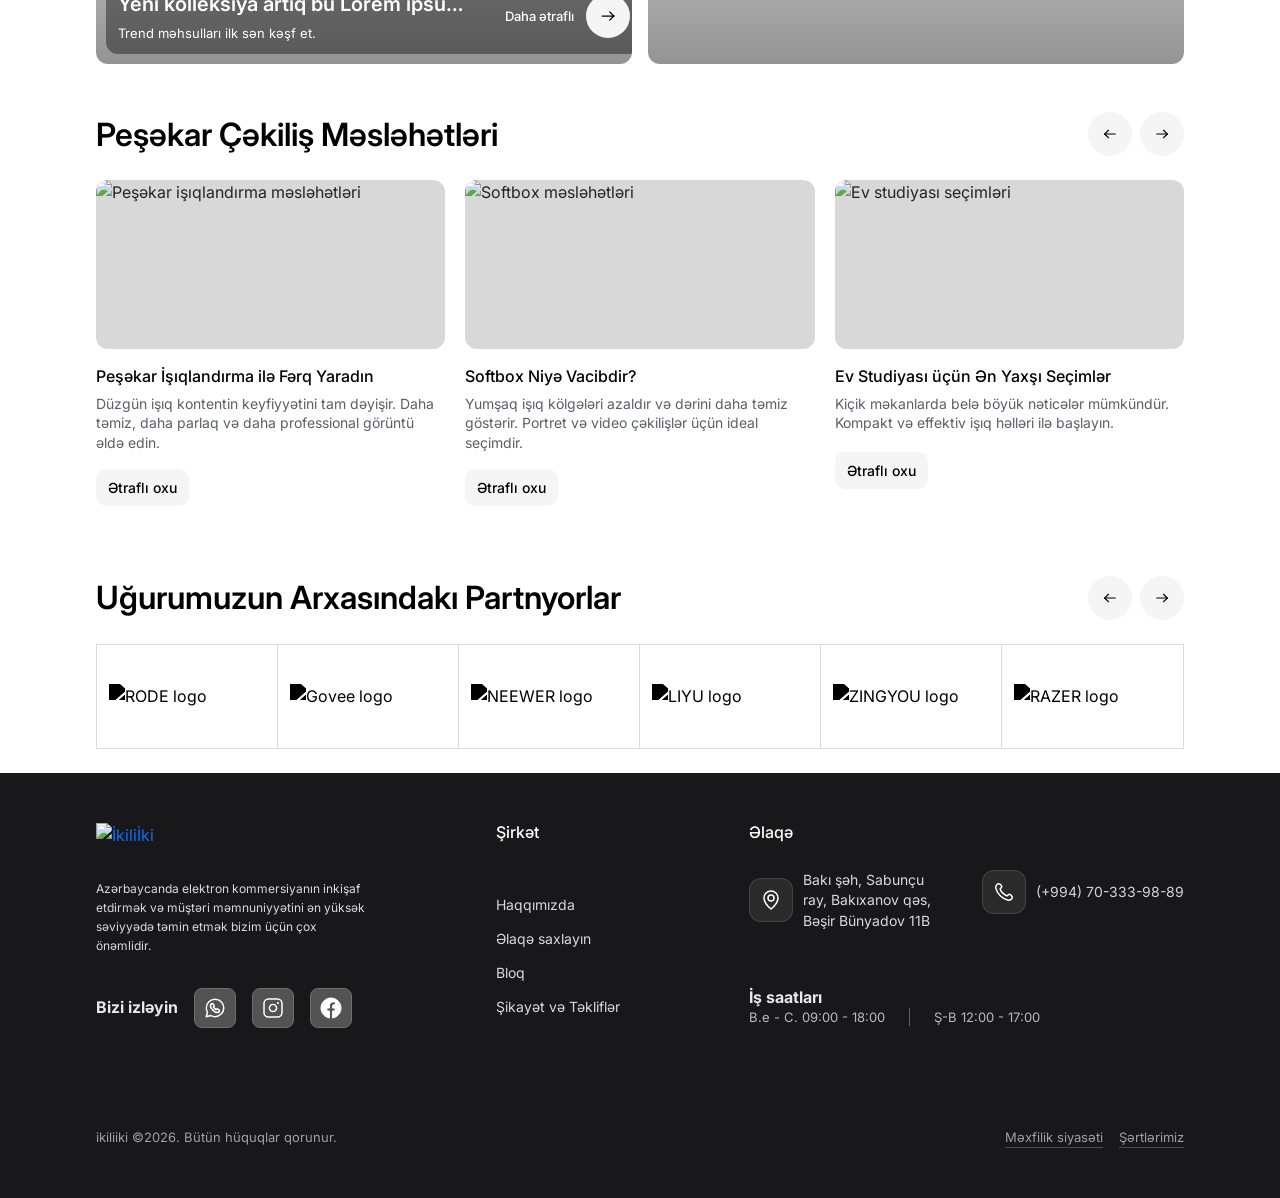
==== commit 19347eb3: "hero swiper css" ====
--- a/index.html
+++ b/index.html
@@ -72,13 +72,11 @@
                             <div class="swiper-wrapper">
                                 <div class="swiper-slide">
                                     <img loading="lazy" decoding="async" class="hero__banner-img"
-                                        src="assets/images/pexels.jpg"
-                                        alt="NEEWER Softbox Kit" />
+                                        src="assets/images/slide.jpeg" alt="NEEWER Softbox Kit" />
                                 </div>
                                 <div class="swiper-slide">
                                     <img loading="lazy" decoding="async" class="hero__banner-img"
-                                        src="assets/images/cea975b6ca09f62abcdcf15189bfbef5c8f2d111.jpg"
-                                        alt="NEEWER Softbox Kit" />
+                                        src="assets/images/slide2.jpeg" alt="NEEWER Softbox Kit" />
                                 </div>
                             </div>
                         </div>
--- a/assets/css/style.css
+++ b/assets/css/style.css
@@ -3824,6 +3824,10 @@
     gap: 0.5rem;
   }
 }
+.hero {
+  border-radius: 16px;
+  overflow: hidden;
+}
 .hero__container {
   width: 100%;
   display: flex;
@@ -3833,18 +3837,31 @@
   gap: 0;
   align-self: stretch;
   gap: 1rem;
-}
-.hero__container .heroSwiper {
   border-radius: 16px;
+  overflow: hidden;
 }
 .hero__banner {
   flex: 1 1 auto;
-  height: 25.75rem;
   border-radius: 0.75rem;
   overflow: hidden;
   justify-content: center;
   align-items: center;
   align-self: stretch;
+}
+.hero__banner .heroSwiper {
+  border-radius: 16px;
+  overflow: hidden;
+  height: 100%;
+}
+.hero__banner .swiper-wrapper {
+  height: 100%;
+  border-radius: 16px;
+}
+.hero__banner .swiper-wrapper .swiper-slide img {
+  -o-object-fit: cover;
+     object-fit: cover;
+  width: 100%;
+  height: 100%;
 }
 .hero__banner-img {
   width: 100%;
@@ -3852,8 +3869,6 @@
   display: block;
   -o-object-fit: cover;
      object-fit: cover;
-  -o-object-position: center 9.5%;
-     object-position: center 9.5%;
 }
 .hero__card {
   flex: 0 0 22.375rem;
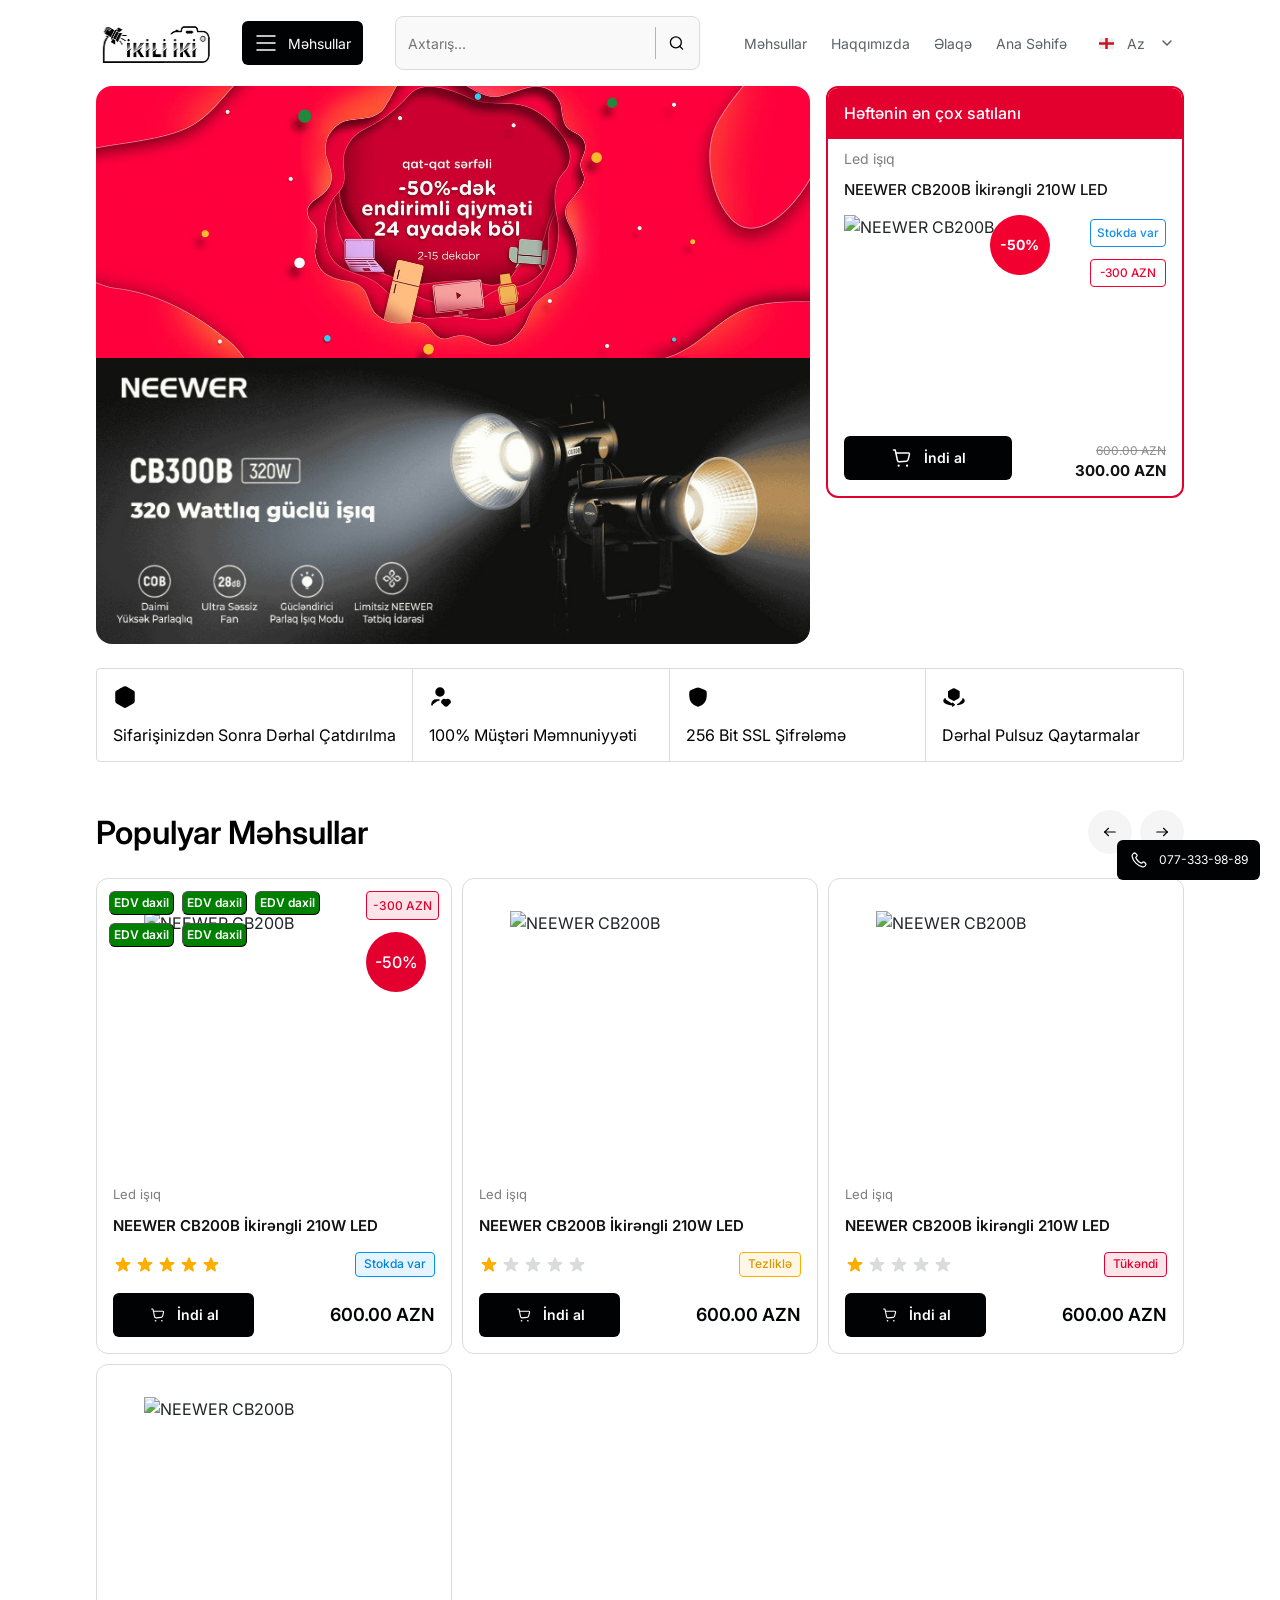
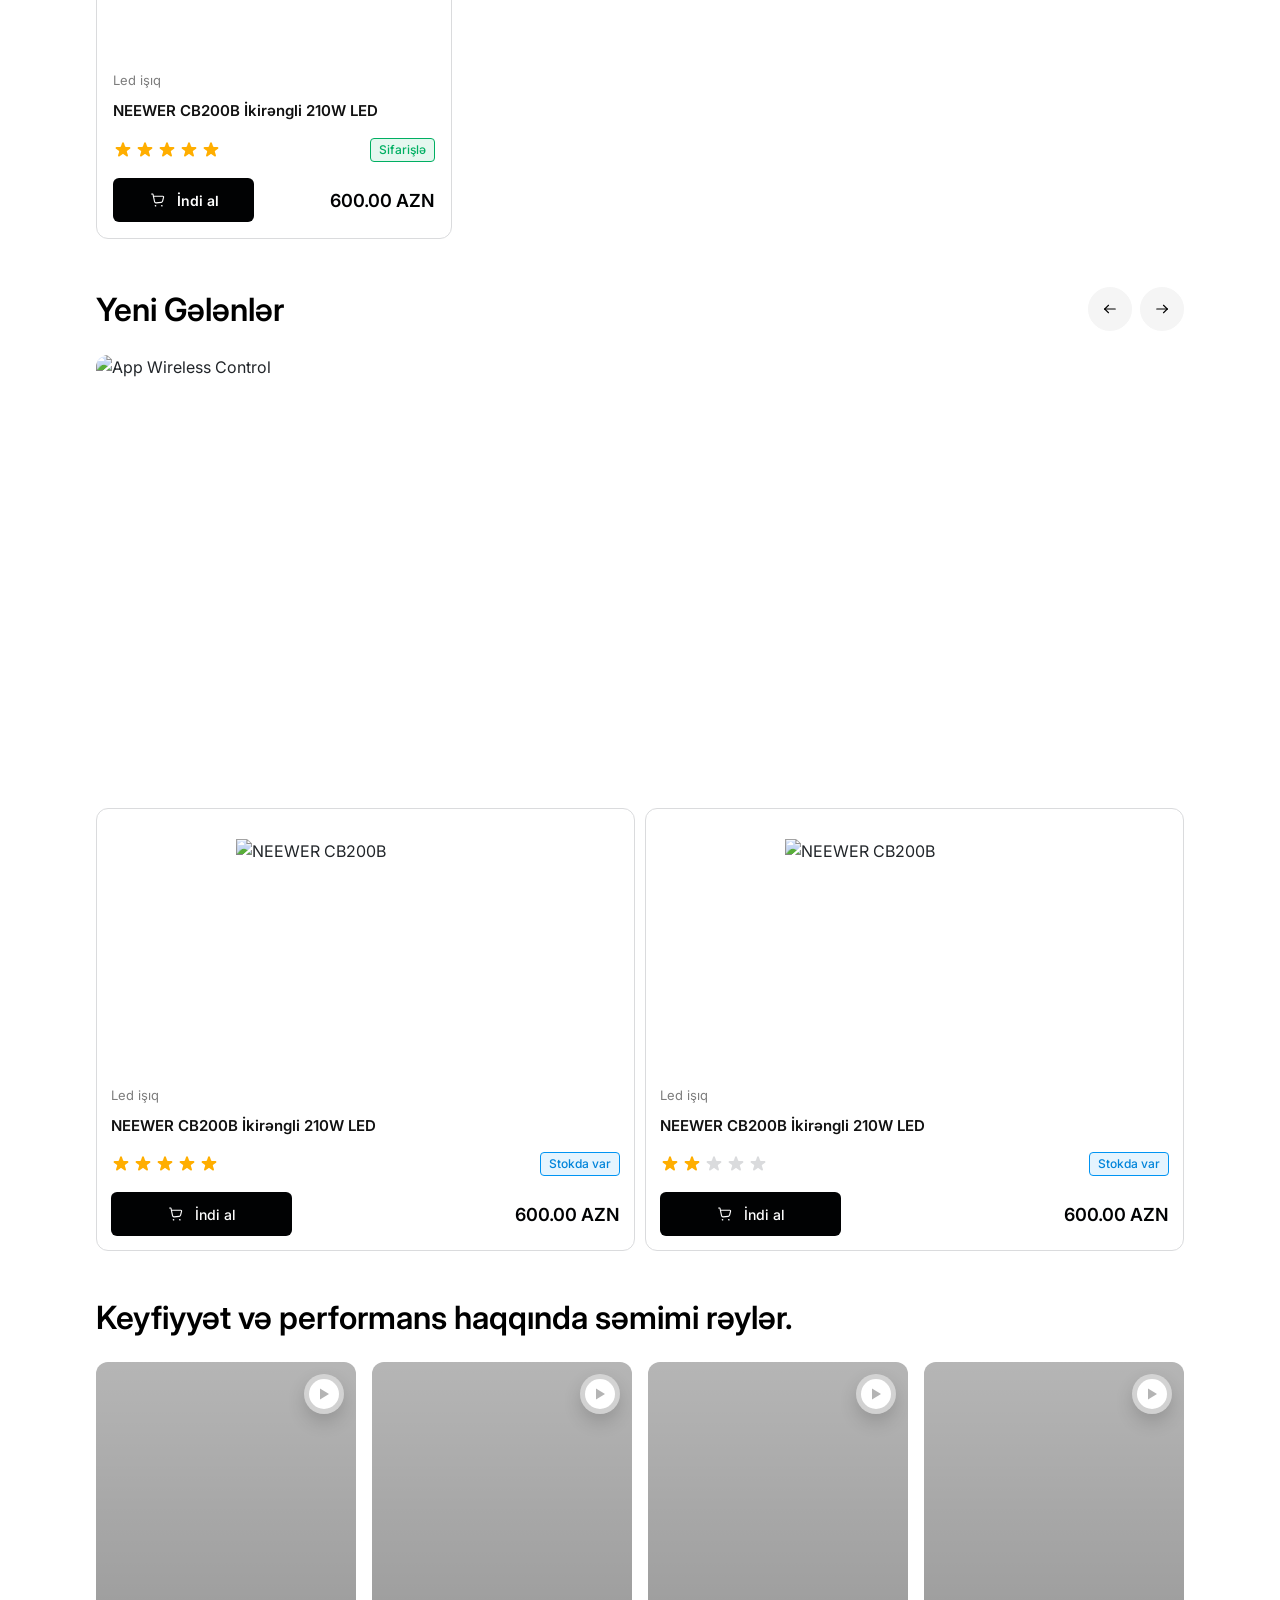
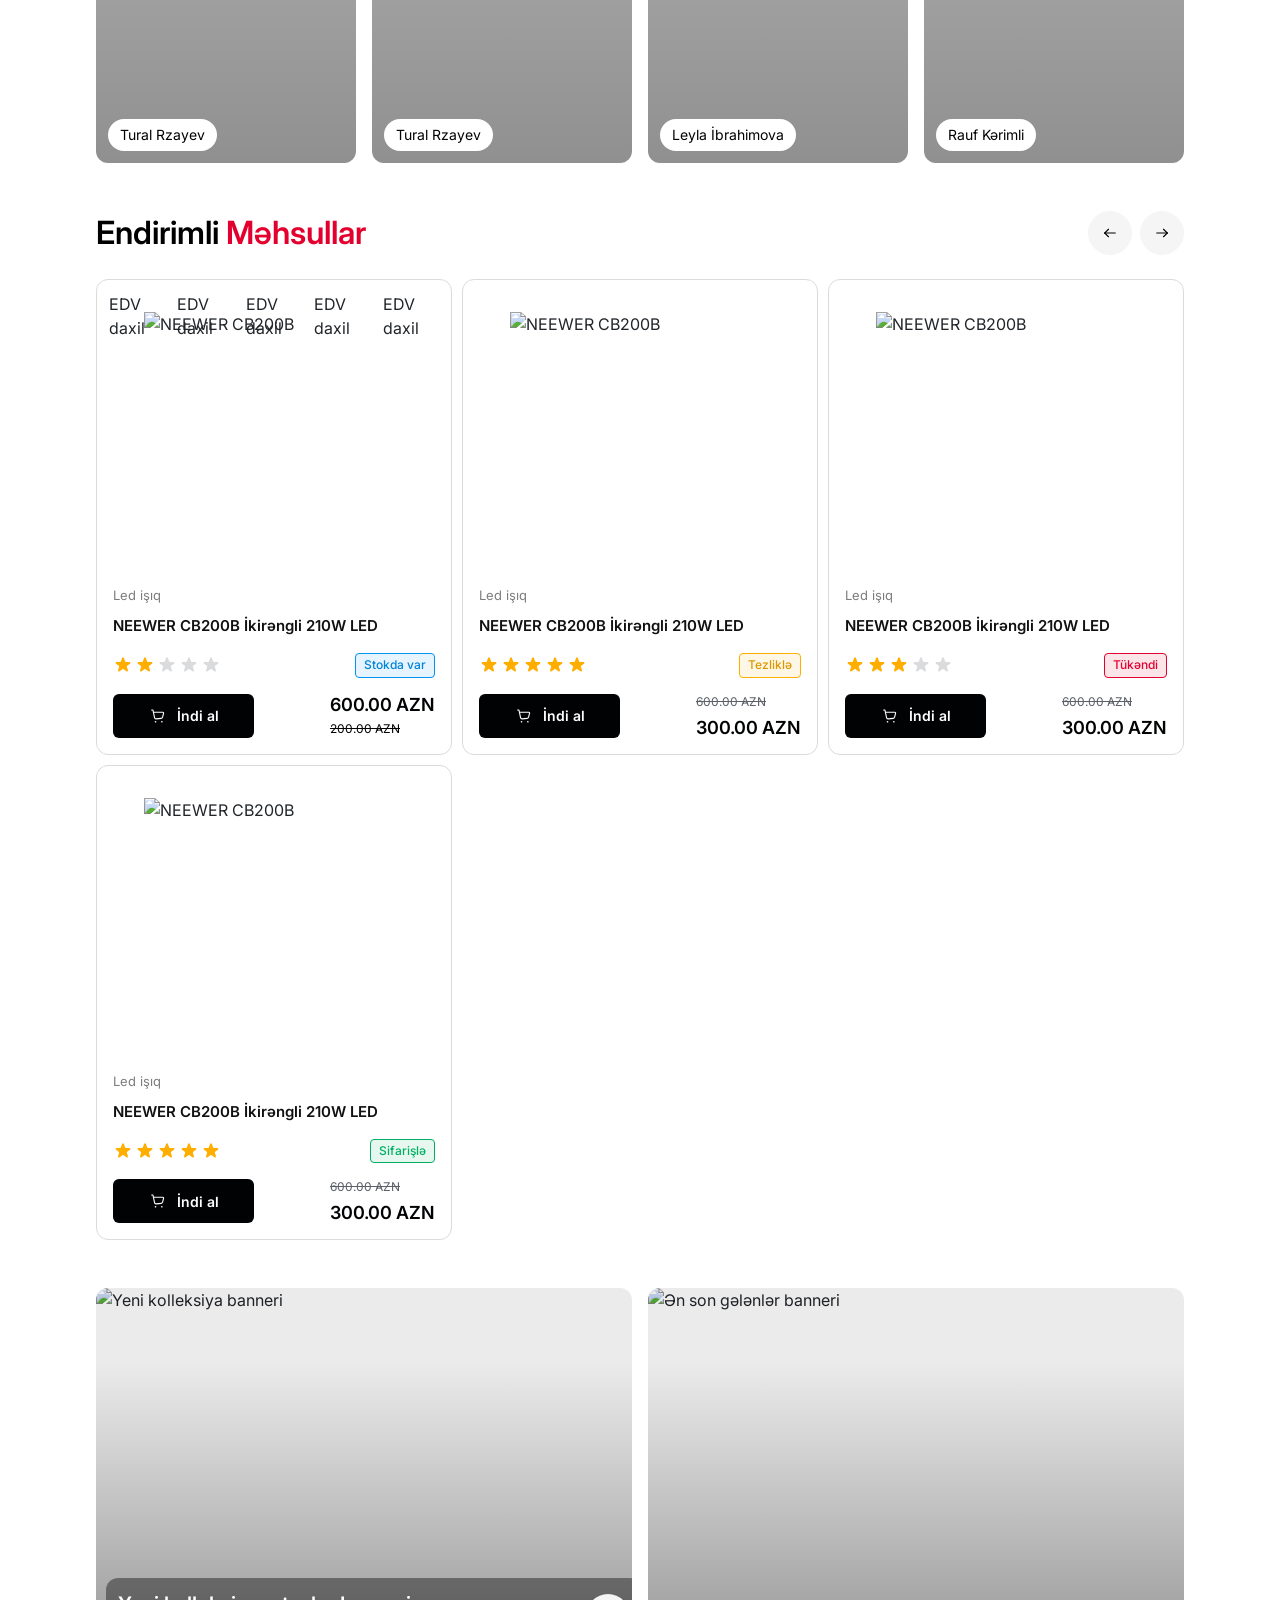
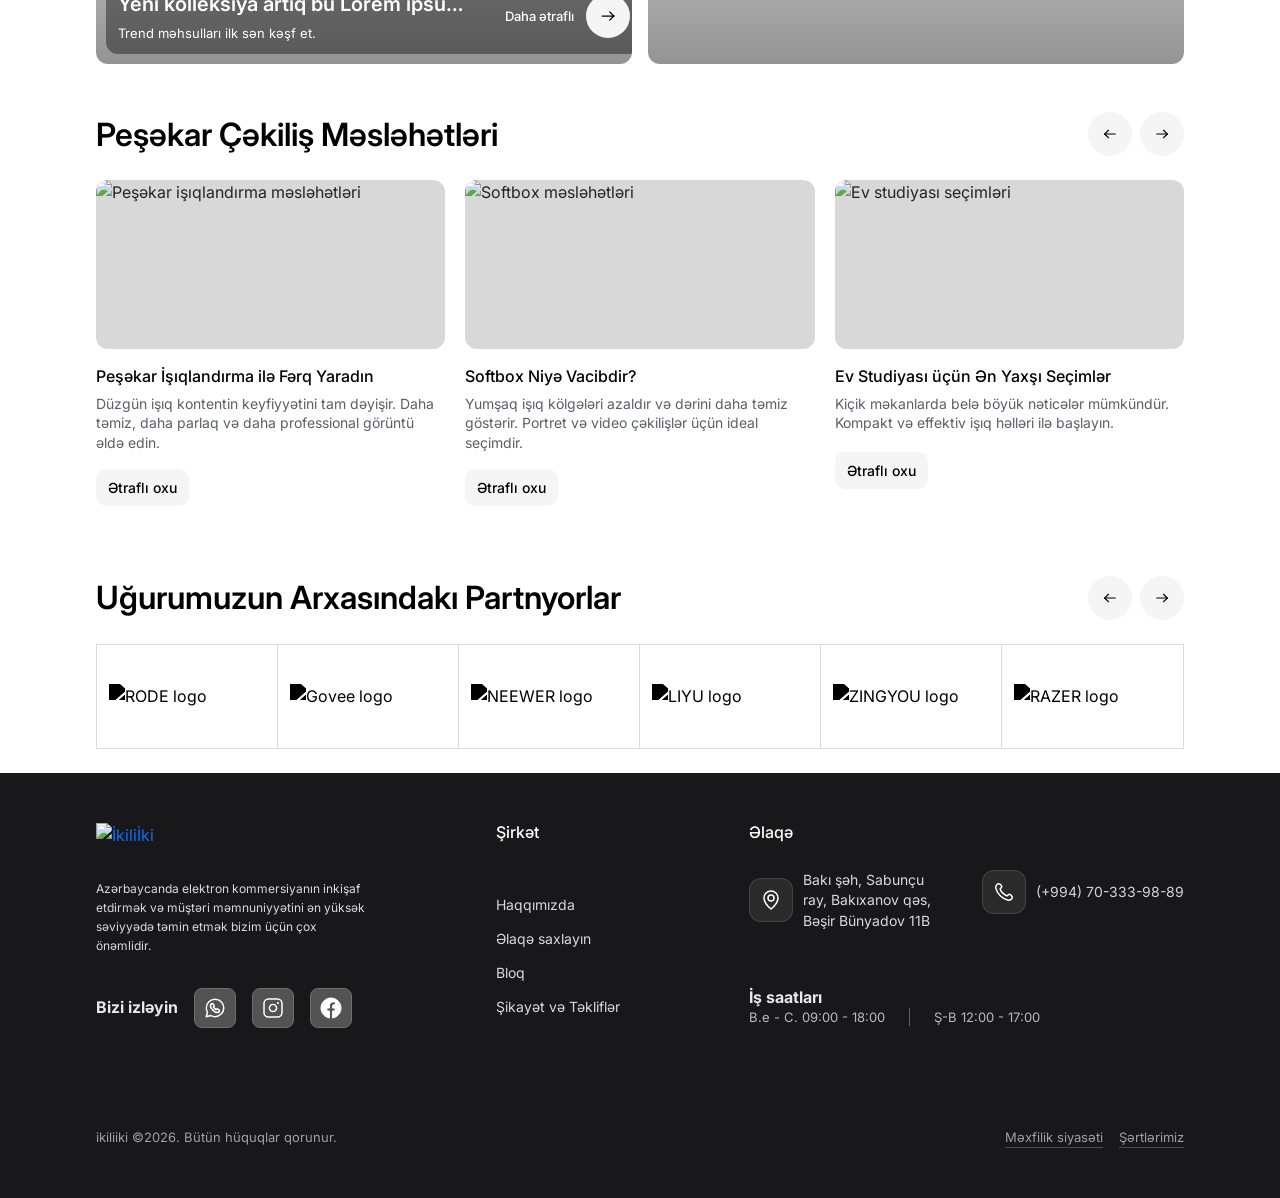
==== commit 7edb1740: "css fixex" ====
--- a/index.html
+++ b/index.html
@@ -746,11 +746,11 @@
                     </div>
 
                     <div class="testimonials__grid content-section__body">
+
                         <article class="testimonials__card">
                             <video class="testimonials__video" preload="metadata" loop muted playsinline
-                                poster="/assets/images/image.png">
-                                <source src="https://interactive-examples.mdn.mozilla.net/media/cc0-videos/flower.mp4"
-                                    type="video/mp4" />
+                                poster="assets/images/aa03fba525d6e15fa9af311dc5a930667bc0dcf2.png">
+                                <source src="https://ikili2.com.tr/storage/reviews/videos/01KPD1WX86KSBTMZE06A9W01S0.mp4" />
                             </video>
                             <button class="testimonials__play" type="button" aria-label="Videonu oynat" data-video-play>
                                 <svg class="testimonials__icon testimonials__icon--play" width="18" height="18"
@@ -762,7 +762,7 @@
                                     <path d="M8 6.5H10.5V17.5H8V6.5ZM13.5 6.5H16V17.5H13.5V6.5Z" fill="currentColor" />
                                 </svg>
                             </button>
-                            <span class="testimonials__name">Kamran Hüseynov</span>
+                            <span class="testimonials__name">Tural Rzayev</span>
                         </article>
 
                         <article class="testimonials__card">
@@ -822,6 +822,8 @@
                             <span class="testimonials__name">Rauf Kərimli</span>
                         </article>
                     </div>
+
+
                 </div>
             </section>
             <!-- * TESTIMONIALS END * -->
@@ -1472,6 +1474,7 @@
         <script src="https://cdn.jsdelivr.net/npm/swiper@12/swiper-bundle.min.js"></script>
         <script src="assets/js/heroSwiper.js"></script>
         <script src="assets/js/header.js"></script>
+        <script src="assets/js/video.js"></script>
 
     </div>
 </body>
--- a/assets/css/style.css
+++ b/assets/css/style.css
@@ -450,6 +450,10 @@
     width: 6.75rem;
     height: auto;
   }
+  .products__stars img {
+    width: 6.75rem;
+    height: auto;
+  }
   .products__badge {
     font-size: clamp(0.625rem, 1.8vw, 0.75rem);
     padding: 0.25rem 0.5rem;
@@ -510,6 +514,10 @@
     gap: 0.375rem;
   }
   .products__stars svg {
+    width: 6.75rem;
+    height: auto;
+  }
+  .products__stars img {
     width: 6.75rem;
     height: auto;
   }
@@ -2809,6 +2817,11 @@
   width: 32px;
   height: 32px;
 }
+.offcanvas-header-searchbar-div .search-icon svg {
+  width: 32px;
+  height: 32px;
+  fill: #000;
+}
 .offcanvas-nav-links {
   display: grid;
   grid-template-columns: repeat(3, 1fr);
@@ -2909,6 +2922,31 @@
   padding: 16px 100px;
   position: relative;
   z-index: 1000;
+}
+@media only screen and (max-width: 1024px) {
+  header {
+    padding: 16px 80px;
+  }
+}
+@media only screen and (max-width: 768px) {
+  header {
+    padding: 16px 60px;
+  }
+}
+@media only screen and (max-width: 600px) {
+  header {
+    padding: 16px 60px;
+  }
+}
+@media only screen and (max-width: 480px) {
+  header {
+    padding: 16px 40px;
+  }
+}
+@media only screen and (max-width: 380px) {
+  header {
+    padding: 16px 40px;
+  }
 }
 header .logo {
   width: 110px;
@@ -4700,6 +4738,7 @@
 .features__icon svg {
   width: 1.5rem;
   height: 1.5rem;
+  fill: #000;
 }
 .features__text {
   color: #000000;
